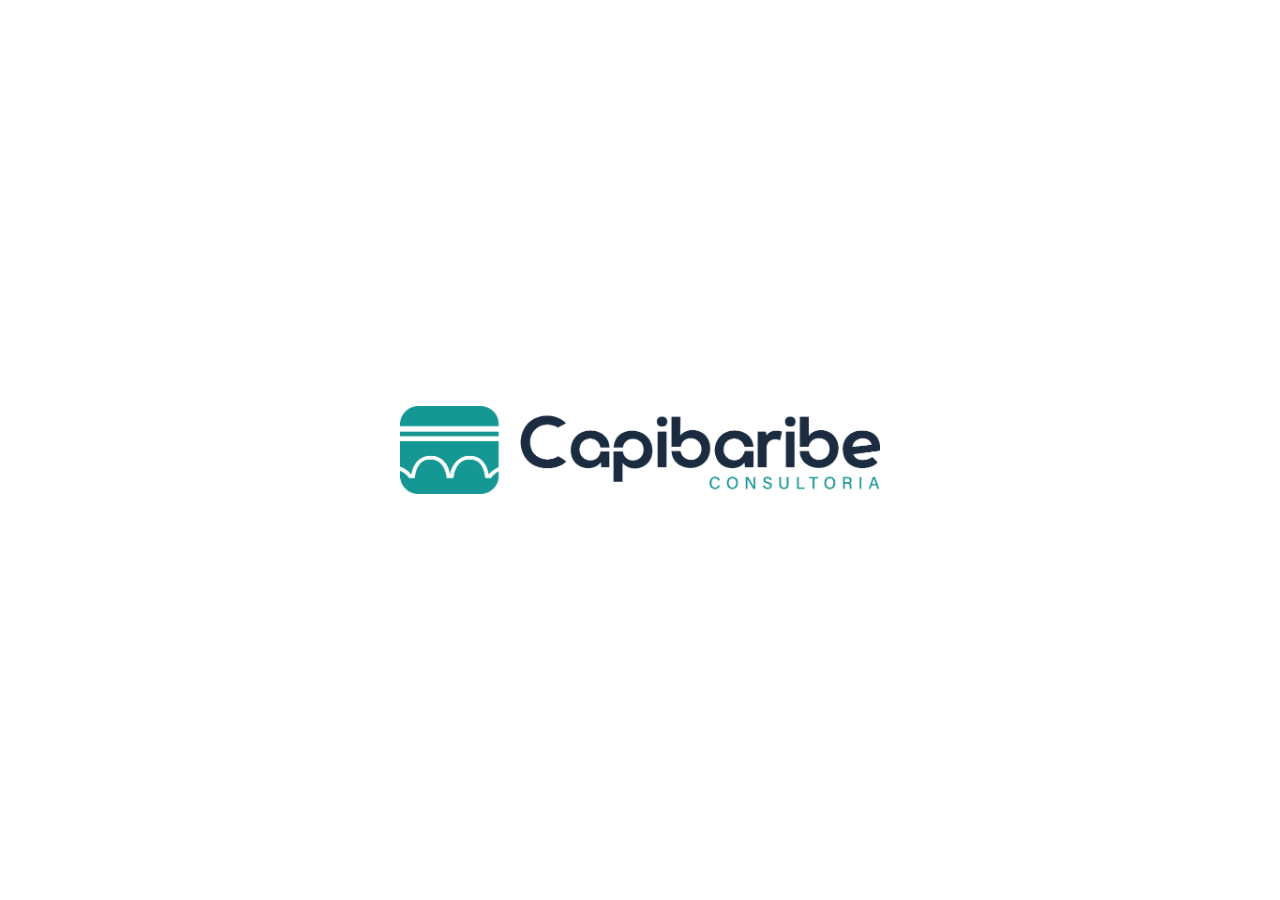
==== test/index.html @ 31763bfd "feat(refinement): Phase 9 - navbar contrast on scroll, official whatsapp icon & phone +55 81 97340-0" ====
<!DOCTYPE html>
<html lang="pt-BR">
<head>
  <meta charset="utf-8" />
  <base href="/" />
  <meta name="viewport" content="width=device-width, initial-scale=1.0, viewport-fit=cover" />
  <meta name="theme-color" content="#1E2D4E" />
  <title>Capibaribe Consultoria</title>
  <meta name="description" content="Capibaribe Consultoria — Assessoria Financeira e Inteligência Tributária." />
  <meta property="og:title" content="Capibaribe Consultoria" />
  <meta property="og:description" content="Capibaribe Consultoria — Assessoria Financeira e Inteligência Tributária." />
  <meta property="og:type" content="website" />
  <meta property="og:url" content="https://www.capibaribeconsultoria.com.br/" />
  
  <!-- Fonts: Plus Jakarta Sans, Inter, JetBrains Mono -->
  <link rel="preconnect" href="https://fonts.googleapis.com" />
  <link rel="preconnect" href="https://fonts.gstatic.com" crossorigin />
  <link href="https://fonts.googleapis.com/css2?family=Inter:wght@300;400;500;600;700;800;900&family=JetBrains+Mono:wght@400;500;600;700&family=Plus+Jakarta+Sans:wght@400;500;600;700;800&display=swap" rel="stylesheet" />
  
  <!-- Production CSS (Local, zero CDN dependency) with cache buster -->
  <link rel="stylesheet" href="/styles.css?v=20260905_phase9" />
</head>
<body>
  <div id="root"></div>

  <script type="importmap">
    {
      "imports": {}
    }
  </script>
  <!-- Standard Plain Script with cache buster -->
  <script src="/bundle.js?v=20260905_phase9"></script>
</body>
</html>
---- styles.css ----
*,:before,:after{--tw-border-spacing-x: 0;--tw-border-spacing-y: 0;--tw-translate-x: 0;--tw-translate-y: 0;--tw-rotate: 0;--tw-skew-x: 0;--tw-skew-y: 0;--tw-scale-x: 1;--tw-scale-y: 1;--tw-pan-x: ;--tw-pan-y: ;--tw-pinch-zoom: ;--tw-scroll-snap-strictness: proximity;--tw-gradient-from-position: ;--tw-gradient-via-position: ;--tw-gradient-to-position: ;--tw-ordinal: ;--tw-slashed-zero: ;--tw-numeric-figure: ;--tw-numeric-spacing: ;--tw-numeric-fraction: ;--tw-ring-inset: ;--tw-ring-offset-width: 0px;--tw-ring-offset-color: #fff;--tw-ring-color: rgb(59 130 246 / .5);--tw-ring-offset-shadow: 0 0 #0000;--tw-ring-shadow: 0 0 #0000;--tw-shadow: 0 0 #0000;--tw-shadow-colored: 0 0 #0000;--tw-blur: ;--tw-brightness: ;--tw-contrast: ;--tw-grayscale: ;--tw-hue-rotate: ;--tw-invert: ;--tw-saturate: ;--tw-sepia: ;--tw-drop-shadow: ;--tw-backdrop-blur: ;--tw-backdrop-brightness: ;--tw-backdrop-contrast: ;--tw-backdrop-grayscale: ;--tw-backdrop-hue-rotate: ;--tw-backdrop-invert: ;--tw-backdrop-opacity: ;--tw-backdrop-saturate: ;--tw-backdrop-sepia: ;--tw-contain-size: ;--tw-contain-layout: ;--tw-contain-paint: ;--tw-contain-style: }::backdrop{--tw-border-spacing-x: 0;--tw-border-spacing-y: 0;--tw-translate-x: 0;--tw-translate-y: 0;--tw-rotate: 0;--tw-skew-x: 0;--tw-skew-y: 0;--tw-scale-x: 1;--tw-scale-y: 1;--tw-pan-x: ;--tw-pan-y: ;--tw-pinch-zoom: ;--tw-scroll-snap-strictness: proximity;--tw-gradient-from-position: ;--tw-gradient-via-position: ;--tw-gradient-to-position: ;--tw-ordinal: ;--tw-slashed-zero: ;--tw-numeric-figure: ;--tw-numeric-spacing: ;--tw-numeric-fraction: ;--tw-ring-inset: ;--tw-ring-offset-width: 0px;--tw-ring-offset-color: #fff;--tw-ring-color: rgb(59 130 246 / .5);--tw-ring-offset-shadow: 0 0 #0000;--tw-ring-shadow: 0 0 #0000;--tw-shadow: 0 0 #0000;--tw-shadow-colored: 0 0 #0000;--tw-blur: ;--tw-brightness: ;--tw-contrast: ;--tw-grayscale: ;--tw-hue-rotate: ;--tw-invert: ;--tw-saturate: ;--tw-sepia: ;--tw-drop-shadow: ;--tw-backdrop-blur: ;--tw-backdrop-brightness: ;--tw-backdrop-contrast: ;--tw-backdrop-grayscale: ;--tw-backdrop-hue-rotate: ;--tw-backdrop-invert: ;--tw-backdrop-opacity: ;--tw-backdrop-saturate: ;--tw-backdrop-sepia: ;--tw-contain-size: ;--tw-contain-layout: ;--tw-contain-paint: ;--tw-contain-style: }*,:before,:after{box-sizing:border-box;border-width:0;border-style:solid;border-color:#e5e7eb}:before,:after{--tw-content: ""}html,:host{line-height:1.5;-webkit-text-size-adjust:100%;-moz-tab-size:4;-o-tab-size:4;tab-size:4;font-family:ui-sans-serif,system-ui,sans-serif,"Apple Color Emoji","Segoe UI Emoji",Segoe UI Symbol,"Noto Color Emoji";font-feature-settings:normal;font-variation-settings:normal;-webkit-tap-highlight-color:transparent}body{margin:0;line-height:inherit}hr{height:0;color:inherit;border-top-width:1px}abbr:where([title]){-webkit-text-decoration:underline dotted;text-decoration:underline dotted}h1,h2,h3,h4,h5,h6{font-size:inherit;font-weight:inherit}a{color:inherit;text-decoration:inherit}b,strong{font-weight:bolder}code,kbd,samp,pre{font-family:JetBrains Mono,ui-monospace,SFMono-Regular,Menlo,Monaco,Consolas,monospace;font-feature-settings:normal;font-variation-settings:normal;font-size:1em}small{font-size:80%}sub,sup{font-size:75%;line-height:0;position:relative;vertical-align:baseline}sub{bottom:-.25em}sup{top:-.5em}table{text-indent:0;border-color:inherit;border-collapse:collapse}button,input,optgroup,select,textarea{font-family:inherit;font-feature-settings:inherit;font-variation-settings:inherit;font-size:100%;font-weight:inherit;line-height:inherit;letter-spacing:inherit;color:inherit;margin:0;padding:0}button,select{text-transform:none}button,input:where([type=button]),input:where([type=reset]),input:where([type=submit]){-webkit-appearance:button;background-color:transparent;background-image:none}:-moz-focusring{outline:auto}:-moz-ui-invalid{box-shadow:none}progress{vertical-align:baseline}::-webkit-inner-spin-button,::-webkit-outer-spin-button{height:auto}[type=search]{-webkit-appearance:textfield;outline-offset:-2px}::-webkit-search-decoration{-webkit-appearance:none}::-webkit-file-upload-button{-webkit-appearance:button;font:inherit}summary{display:list-item}blockquote,dl,dd,h1,h2,h3,h4,h5,h6,hr,figure,p,pre{margin:0}fieldset{margin:0;padding:0}legend{padding:0}ol,ul,menu{list-style:none;margin:0;padding:0}dialog{padding:0}textarea{resize:vertical}input::-moz-placeholder,textarea::-moz-placeholder{opacity:1;color:#9ca3af}input::placeholder,textarea::placeholder{opacity:1;color:#9ca3af}button,[role=button]{cursor:pointer}:disabled{cursor:default}img,svg,video,canvas,audio,iframe,embed,object{display:block;vertical-align:middle}img,video{max-width:100%;height:auto}[hidden]:where(:not([hidden=until-found])){display:none}:root{--background: 210 40% 98%;--foreground: 222 44% 21%;--card: 0 0% 100%;--card-foreground: 222 44% 21%;--popover: 0 0% 100%;--popover-foreground: 222 44% 21%;--primary: 222 44% 21%;--primary-foreground: 0 0% 100%;--secondary: 210 40% 94%;--secondary-foreground: 222 44% 21%;--muted: 210 40% 94%;--muted-foreground: 215 16% 47%;--accent: 172 63% 45%;--accent-foreground: 222 44% 21%;--destructive: 0 84% 60%;--destructive-foreground: 0 0% 98%;--border: 210 30% 90%;--input: 210 30% 90%;--ring: 172 63% 45%;--chart-1: 172 63% 45%;--chart-2: 222 44% 21%;--chart-3: 197 37% 40%;--chart-4: 43 74% 66%;--chart-5: 27 87% 67%;--radius: .75rem;--font-heading: "Inter", ui-sans-serif, system-ui, sans-serif;--font-body: "Inter", ui-sans-serif, system-ui, sans-serif;--font-display: "Inter", ui-sans-serif, system-ui, sans-serif;--font-mono: "JetBrains Mono", ui-monospace, SFMono-Regular, Menlo, Monaco, Consolas, monospace;--brand-navy: #1E2D4E;--brand-teal: #159793;--brand-surface: #F0FAFA;--brand-slate: #64748B;--brand-ink: #0F1A2E;--chart-grid: 210 30% 90%;--chart-text: 215 16% 47%}.dark{--background: 222 47% 7%;--foreground: 210 40% 98%;--card: 222 44% 13%;--card-foreground: 210 40% 98%;--popover: 222 44% 13%;--popover-foreground: 210 40% 98%;--primary: 172 63% 45%;--primary-foreground: 222 47% 7%;--secondary: 222 44% 18%;--secondary-foreground: 210 40% 98%;--muted: 222 44% 18%;--muted-foreground: 215 20% 65%;--accent: 172 63% 45%;--accent-foreground: 222 47% 7%;--destructive: 0 63% 50%;--destructive-foreground: 210 40% 98%;--border: 222 30% 22%;--input: 222 30% 22%;--ring: 172 63% 45%;--chart-grid: 217 33% 17%;--chart-text: 215 20% 65%}*{border-color:hsl(var(--border));outline-color:hsl(var(--ring) / .5)}body{background-color:hsl(var(--background));font-family:Inter,ui-sans-serif,system-ui,sans-serif;color:hsl(var(--foreground));-webkit-font-smoothing:antialiased;-moz-osx-font-smoothing:grayscale;font-feature-settings:"ss01","cv01","cv11"}h1,h2,h3,h4,h5,h6{font-family:Inter,ui-sans-serif,system-ui,sans-serif;letter-spacing:-.02em}.container{width:100%}@media(min-width:640px){.container{max-width:640px}}@media(min-width:768px){.container{max-width:768px}}@media(min-width:1024px){.container{max-width:1024px}}@media(min-width:1280px){.container{max-width:1280px}}@media(min-width:1536px){.container{max-width:1536px}}.service-card-glow{position:relative}.service-card-glow:before{content:"";position:absolute;top:0;right:0;bottom:0;left:0;border-radius:inherit;padding:1px;background:linear-gradient(135deg,transparent 40%,rgba(42,187,167,.6),transparent 60%);-webkit-mask:linear-gradient(#fff 0 0) content-box,linear-gradient(#fff 0 0);-webkit-mask-composite:xor;mask-composite:exclude;opacity:0;transition:opacity .4s ease}.service-card-glow:hover:before{opacity:1}.sr-only{position:absolute;width:1px;height:1px;padding:0;margin:-1px;overflow:hidden;clip:rect(0,0,0,0);white-space:nowrap;border-width:0}.pointer-events-none{pointer-events:none}.pointer-events-auto{pointer-events:auto}.visible{visibility:visible}.invisible{visibility:hidden}.static{position:static}.fixed{position:fixed}.absolute{position:absolute}.relative{position:relative}.sticky{position:sticky}.inset-0{top:0;right:0;bottom:0;left:0}.inset-x-0{left:0;right:0}.inset-y-0{top:0;bottom:0}.-bottom-12{bottom:-3rem}.-bottom-6{bottom:-1.5rem}.-left-12{left:-3rem}.-right-12{right:-3rem}.-right-4{right:-1rem}.-top-12{top:-3rem}.bottom-0{bottom:0}.bottom-4{bottom:1rem}.bottom-5{bottom:1.25rem}.left-0{left:0}.left-1{left:.25rem}.left-1\/2{left:50%}.left-2{left:.5rem}.left-3{left:.75rem}.left-4{left:1rem}.left-\[50\%\]{left:50%}.right-0{right:0}.right-1{right:.25rem}.right-2{right:.5rem}.right-3{right:.75rem}.right-4{right:1rem}.top-0{top:0}.top-1\.5{top:.375rem}.top-1\/2{top:50%}.top-16{top:4rem}.top-2{top:.5rem}.top-3{top:.75rem}.top-3\.5{top:.875rem}.top-4{top:1rem}.top-\[1px\]{top:1px}.top-\[50\%\]{top:50%}.top-\[60\%\]{top:60%}.top-full{top:100%}.z-10{z-index:10}.z-20{z-index:20}.z-40{z-index:40}.z-50{z-index:50}.z-\[100\]{z-index:100}.z-\[1\]{z-index:1}.order-1{order:1}.order-2{order:2}.-mx-1{margin-left:-.25rem;margin-right:-.25rem}.mx-2{margin-left:.5rem;margin-right:.5rem}.mx-3\.5{margin-left:.875rem;margin-right:.875rem}.mx-auto{margin-left:auto;margin-right:auto}.my-0\.5{margin-top:.125rem;margin-bottom:.125rem}.my-1{margin-top:.25rem;margin-bottom:.25rem}.-ml-4{margin-left:-1rem}.-mr-2{margin-right:-.5rem}.-mt-4{margin-top:-1rem}.-mt-7{margin-top:-1.75rem}.mb-1{margin-bottom:.25rem}.mb-1\.5{margin-bottom:.375rem}.mb-10{margin-bottom:2.5rem}.mb-12{margin-bottom:3rem}.mb-2{margin-bottom:.5rem}.mb-2\.5{margin-bottom:.625rem}.mb-3{margin-bottom:.75rem}.mb-4{margin-bottom:1rem}.mb-5{margin-bottom:1.25rem}.mb-6{margin-bottom:1.5rem}.mb-8{margin-bottom:2rem}.ml-1{margin-left:.25rem}.ml-auto{margin-left:auto}.mr-1{margin-right:.25rem}.mr-1\.5{margin-right:.375rem}.mr-2{margin-right:.5rem}.mt-0\.5{margin-top:.125rem}.mt-1{margin-top:.25rem}.mt-1\.5{margin-top:.375rem}.mt-10{margin-top:2.5rem}.mt-12{margin-top:3rem}.mt-14{margin-top:3.5rem}.mt-2{margin-top:.5rem}.mt-24{margin-top:6rem}.mt-3{margin-top:.75rem}.mt-4{margin-top:1rem}.mt-5{margin-top:1.25rem}.mt-6{margin-top:1.5rem}.mt-8{margin-top:2rem}.mt-auto{margin-top:auto}.line-clamp-2{overflow:hidden;display:-webkit-box;-webkit-box-orient:vertical;-webkit-line-clamp:2}.line-clamp-3{overflow:hidden;display:-webkit-box;-webkit-box-orient:vertical;-webkit-line-clamp:3}.block{display:block}.inline-block{display:inline-block}.inline{display:inline}.flex{display:flex}.inline-flex{display:inline-flex}.table{display:table}.grid{display:grid}.hidden{display:none}.aspect-square{aspect-ratio:1 / 1}.aspect-video{aspect-ratio:16 / 9}.size-4{width:1rem;height:1rem}.h-0\.5{height:.125rem}.h-1\.5{height:.375rem}.h-10{height:2.5rem}.h-11{height:2.75rem}.h-12{height:3rem}.h-14{height:3.5rem}.h-16{height:4rem}.h-2{height:.5rem}.h-2\.5{height:.625rem}.h-24{height:6rem}.h-28{height:7rem}.h-3{height:.75rem}.h-3\.5{height:.875rem}.h-4{height:1rem}.h-48{height:12rem}.h-5{height:1.25rem}.h-6{height:1.5rem}.h-64{height:16rem}.h-7{height:1.75rem}.h-8{height:2rem}.h-9{height:2.25rem}.h-\[1px\]{height:1px}.h-\[300px\]{height:300px}.h-\[340px\]{height:340px}.h-\[380px\]{height:380px}.h-\[40px\]{height:40px}.h-\[var\(--radix-navigation-menu-viewport-height\)\]{height:var(--radix-navigation-menu-viewport-height)}.h-\[var\(--radix-select-trigger-height\)\]{height:var(--radix-select-trigger-height)}.h-auto{height:auto}.h-full{height:100%}.h-px{height:1px}.h-svh{height:100svh}.max-h-96{max-height:24rem}.max-h-\[300px\]{max-height:300px}.max-h-\[90vh\]{max-height:90vh}.max-h-screen{max-height:100vh}.min-h-0{min-height:0px}.min-h-\[100svh\]{min-height:100svh}.min-h-\[140px\]{min-height:140px}.min-h-\[220px\]{min-height:220px}.min-h-\[60px\]{min-height:60px}.min-h-screen{min-height:100vh}.min-h-svh{min-height:100svh}.w-0{width:0px}.w-1{width:.25rem}.w-10{width:2.5rem}.w-11{width:2.75rem}.w-12{width:3rem}.w-14{width:3.5rem}.w-16{width:4rem}.w-2{width:.5rem}.w-2\.5{width:.625rem}.w-28{width:7rem}.w-3{width:.75rem}.w-3\.5{width:.875rem}.w-3\/4{width:75%}.w-4{width:1rem}.w-5{width:1.25rem}.w-6{width:1.5rem}.w-64{width:16rem}.w-7{width:1.75rem}.w-72{width:18rem}.w-8{width:2rem}.w-9{width:2.25rem}.w-\[--sidebar-width\]{width:var(--sidebar-width)}.w-\[100px\]{width:100px}.w-\[1px\]{width:1px}.w-auto{width:auto}.w-full{width:100%}.w-max{width:-moz-max-content;width:max-content}.w-px{width:1px}.min-w-0{min-width:0px}.min-w-10{min-width:2.5rem}.min-w-5{min-width:1.25rem}.min-w-8{min-width:2rem}.min-w-9{min-width:2.25rem}.min-w-\[12rem\]{min-width:12rem}.min-w-\[1800px\]{min-width:1800px}.min-w-\[2400px\]{min-width:2400px}.min-w-\[56px\]{min-width:56px}.min-w-\[8rem\]{min-width:8rem}.min-w-\[var\(--radix-select-trigger-width\)\]{min-width:var(--radix-select-trigger-width)}.max-w-2xl{max-width:42rem}.max-w-3xl{max-width:48rem}.max-w-4xl{max-width:56rem}.max-w-5xl{max-width:64rem}.max-w-7xl{max-width:80rem}.max-w-\[--skeleton-width\]{max-width:var(--skeleton-width)}.max-w-\[120px\]{max-width:120px}.max-w-\[150px\]{max-width:150px}.max-w-\[180px\]{max-width:180px}.max-w-\[200px\]{max-width:200px}.max-w-\[210px\]{max-width:210px}.max-w-\[50\%\]{max-width:50%}.max-w-lg{max-width:32rem}.max-w-max{max-width:-moz-max-content;max-width:max-content}.max-w-md{max-width:28rem}.max-w-none{max-width:none}.max-w-sm{max-width:24rem}.max-w-xl{max-width:36rem}.max-w-xs{max-width:20rem}.flex-1{flex:1 1 0%}.flex-shrink-0,.shrink-0{flex-shrink:0}.grow{flex-grow:1}.grow-0{flex-grow:0}.basis-full{flex-basis:100%}.caption-bottom{caption-side:bottom}.border-collapse{border-collapse:collapse}.-translate-x-1\/2{--tw-translate-x: -50%;transform:translate(var(--tw-translate-x),var(--tw-translate-y)) rotate(var(--tw-rotate)) skew(var(--tw-skew-x)) skewY(var(--tw-skew-y)) scaleX(var(--tw-scale-x)) scaleY(var(--tw-scale-y))}.-translate-x-px{--tw-translate-x: -1px;transform:translate(var(--tw-translate-x),var(--tw-translate-y)) rotate(var(--tw-rotate)) skew(var(--tw-skew-x)) skewY(var(--tw-skew-y)) scaleX(var(--tw-scale-x)) scaleY(var(--tw-scale-y))}.-translate-y-1\/2{--tw-translate-y: -50%;transform:translate(var(--tw-translate-x),var(--tw-translate-y)) rotate(var(--tw-rotate)) skew(var(--tw-skew-x)) skewY(var(--tw-skew-y)) scaleX(var(--tw-scale-x)) scaleY(var(--tw-scale-y))}.translate-x-\[-50\%\]{--tw-translate-x: -50%;transform:translate(var(--tw-translate-x),var(--tw-translate-y)) rotate(var(--tw-rotate)) skew(var(--tw-skew-x)) skewY(var(--tw-skew-y)) scaleX(var(--tw-scale-x)) scaleY(var(--tw-scale-y))}.translate-x-px{--tw-translate-x: 1px;transform:translate(var(--tw-translate-x),var(--tw-translate-y)) rotate(var(--tw-rotate)) skew(var(--tw-skew-x)) skewY(var(--tw-skew-y)) scaleX(var(--tw-scale-x)) scaleY(var(--tw-scale-y))}.translate-y-\[-50\%\]{--tw-translate-y: -50%;transform:translate(var(--tw-translate-x),var(--tw-translate-y)) rotate(var(--tw-rotate)) skew(var(--tw-skew-x)) skewY(var(--tw-skew-y)) scaleX(var(--tw-scale-x)) scaleY(var(--tw-scale-y))}.rotate-180{--tw-rotate: 180deg;transform:translate(var(--tw-translate-x),var(--tw-translate-y)) rotate(var(--tw-rotate)) skew(var(--tw-skew-x)) skewY(var(--tw-skew-y)) scaleX(var(--tw-scale-x)) scaleY(var(--tw-scale-y))}.rotate-45{--tw-rotate: 45deg;transform:translate(var(--tw-translate-x),var(--tw-translate-y)) rotate(var(--tw-rotate)) skew(var(--tw-skew-x)) skewY(var(--tw-skew-y)) scaleX(var(--tw-scale-x)) scaleY(var(--tw-scale-y))}.rotate-90{--tw-rotate: 90deg;transform:translate(var(--tw-translate-x),var(--tw-translate-y)) rotate(var(--tw-rotate)) skew(var(--tw-skew-x)) skewY(var(--tw-skew-y)) scaleX(var(--tw-scale-x)) scaleY(var(--tw-scale-y))}.scale-110{--tw-scale-x: 1.1;--tw-scale-y: 1.1;transform:translate(var(--tw-translate-x),var(--tw-translate-y)) rotate(var(--tw-rotate)) skew(var(--tw-skew-x)) skewY(var(--tw-skew-y)) scaleX(var(--tw-scale-x)) scaleY(var(--tw-scale-y))}.transform{transform:translate(var(--tw-translate-x),var(--tw-translate-y)) rotate(var(--tw-rotate)) skew(var(--tw-skew-x)) skewY(var(--tw-skew-y)) scaleX(var(--tw-scale-x)) scaleY(var(--tw-scale-y))}@keyframes ping{75%,to{transform:scale(2);opacity:0}}.animate-ping{animation:ping 1s cubic-bezier(0,0,.2,1) infinite}@keyframes pulse{50%{opacity:.5}}.animate-pulse{animation:pulse 2s cubic-bezier(.4,0,.6,1) infinite}@keyframes spin{to{transform:rotate(360deg)}}.animate-spin{animation:spin 1s linear infinite}.cursor-default{cursor:default}.cursor-pointer{cursor:pointer}.touch-none{touch-action:none}.select-none{-webkit-user-select:none;-moz-user-select:none;user-select:none}.resize-none{resize:none}.resize{resize:both}.list-inside{list-style-position:inside}.list-disc{list-style-type:disc}.list-none{list-style-type:none}.auto-rows-\[minmax\(180px\,auto\)\]{grid-auto-rows:minmax(180px,auto)}.grid-cols-1{grid-template-columns:repeat(1,minmax(0,1fr))}.grid-cols-2{grid-template-columns:repeat(2,minmax(0,1fr))}.flex-row{flex-direction:row}.flex-col{flex-direction:column}.flex-col-reverse{flex-direction:column-reverse}.flex-wrap{flex-wrap:wrap}.items-start{align-items:flex-start}.items-end{align-items:flex-end}.items-center{align-items:center}.items-baseline{align-items:baseline}.items-stretch{align-items:stretch}.justify-end{justify-content:flex-end}.justify-center{justify-content:center}.justify-between{justify-content:space-between}.justify-around{justify-content:space-around}.gap-0\.5{gap:.125rem}.gap-1{gap:.25rem}.gap-1\.5{gap:.375rem}.gap-10{gap:2.5rem}.gap-2{gap:.5rem}.gap-3{gap:.75rem}.gap-4{gap:1rem}.gap-5{gap:1.25rem}.gap-6{gap:1.5rem}.gap-8{gap:2rem}.-space-x-1\.5>:not([hidden])~:not([hidden]){--tw-space-x-reverse: 0;margin-right:calc(-.375rem * var(--tw-space-x-reverse));margin-left:calc(-.375rem * calc(1 - var(--tw-space-x-reverse)))}.space-x-1>:not([hidden])~:not([hidden]){--tw-space-x-reverse: 0;margin-right:calc(.25rem * var(--tw-space-x-reverse));margin-left:calc(.25rem * calc(1 - var(--tw-space-x-reverse)))}.space-x-3>:not([hidden])~:not([hidden]){--tw-space-x-reverse: 0;margin-right:calc(.75rem * var(--tw-space-x-reverse));margin-left:calc(.75rem * calc(1 - var(--tw-space-x-reverse)))}.space-x-4>:not([hidden])~:not([hidden]){--tw-space-x-reverse: 0;margin-right:calc(1rem * var(--tw-space-x-reverse));margin-left:calc(1rem * calc(1 - var(--tw-space-x-reverse)))}.space-y-1>:not([hidden])~:not([hidden]){--tw-space-y-reverse: 0;margin-top:calc(.25rem * calc(1 - var(--tw-space-y-reverse)));margin-bottom:calc(.25rem * var(--tw-space-y-reverse))}.space-y-1\.5>:not([hidden])~:not([hidden]){--tw-space-y-reverse: 0;margin-top:calc(.375rem * calc(1 - var(--tw-space-y-reverse)));margin-bottom:calc(.375rem * var(--tw-space-y-reverse))}.space-y-2>:not([hidden])~:not([hidden]){--tw-space-y-reverse: 0;margin-top:calc(.5rem * calc(1 - var(--tw-space-y-reverse)));margin-bottom:calc(.5rem * var(--tw-space-y-reverse))}.space-y-3>:not([hidden])~:not([hidden]){--tw-space-y-reverse: 0;margin-top:calc(.75rem * calc(1 - var(--tw-space-y-reverse)));margin-bottom:calc(.75rem * var(--tw-space-y-reverse))}.space-y-4>:not([hidden])~:not([hidden]){--tw-space-y-reverse: 0;margin-top:calc(1rem * calc(1 - var(--tw-space-y-reverse)));margin-bottom:calc(1rem * var(--tw-space-y-reverse))}.space-y-5>:not([hidden])~:not([hidden]){--tw-space-y-reverse: 0;margin-top:calc(1.25rem * calc(1 - var(--tw-space-y-reverse)));margin-bottom:calc(1.25rem * var(--tw-space-y-reverse))}.space-y-6>:not([hidden])~:not([hidden]){--tw-space-y-reverse: 0;margin-top:calc(1.5rem * calc(1 - var(--tw-space-y-reverse)));margin-bottom:calc(1.5rem * var(--tw-space-y-reverse))}.self-start{align-self:flex-start}.overflow-auto{overflow:auto}.overflow-hidden{overflow:hidden}.overflow-x-auto{overflow-x:auto}.overflow-y-auto{overflow-y:auto}.overflow-x-hidden{overflow-x:hidden}.truncate{overflow:hidden;text-overflow:ellipsis;white-space:nowrap}.whitespace-nowrap{white-space:nowrap}.break-words{overflow-wrap:break-word}.break-all{word-break:break-all}.rounded{border-radius:.25rem}.rounded-2xl{border-radius:1rem}.rounded-3xl{border-radius:1.5rem}.rounded-\[2px\]{border-radius:2px}.rounded-\[inherit\]{border-radius:inherit}.rounded-full{border-radius:9999px}.rounded-lg{border-radius:var(--radius)}.rounded-md{border-radius:calc(var(--radius) - 2px)}.rounded-sm{border-radius:calc(var(--radius) - 4px)}.rounded-xl{border-radius:calc(var(--radius) + 4px)}.rounded-b-3xl{border-bottom-right-radius:1.5rem;border-bottom-left-radius:1.5rem}.rounded-t-\[10px\]{border-top-left-radius:10px;border-top-right-radius:10px}.rounded-tl-sm{border-top-left-radius:calc(var(--radius) - 4px)}.border{border-width:1px}.border-2{border-width:2px}.border-4{border-width:4px}.border-\[1\.5px\]{border-width:1.5px}.border-y{border-top-width:1px;border-bottom-width:1px}.border-b{border-bottom-width:1px}.border-b-2{border-bottom-width:2px}.border-l{border-left-width:1px}.border-r{border-right-width:1px}.border-t{border-top-width:1px}.border-t-2{border-top-width:2px}.border-dashed{border-style:dashed}.border-\[--color-border\]{border-color:var(--color-border)}.border-border{border-color:hsl(var(--border))}.border-border\/50{border-color:hsl(var(--border) / .5)}.border-brand-ink{--tw-border-opacity: 1;border-color:rgb(15 26 46 / var(--tw-border-opacity, 1))}.border-brand-navy{--tw-border-opacity: 1;border-color:rgb(30 45 78 / var(--tw-border-opacity, 1))}.border-brand-slate\/10{border-color:#64748b1a}.border-brand-slate\/15{border-color:#64748b26}.border-brand-teal{--tw-border-opacity: 1;border-color:rgb(21 151 147 / var(--tw-border-opacity, 1))}.border-brand-teal-light{--tw-border-opacity: 1;border-color:rgb(29 184 178 / var(--tw-border-opacity, 1))}.border-brand-teal\/25{border-color:#15979340}.border-brand-teal\/30{border-color:#1597934d}.border-brand-teal\/40{border-color:#15979366}.border-brand-teal\/50{border-color:#15979380}.border-destructive{border-color:hsl(var(--destructive))}.border-destructive\/50{border-color:hsl(var(--destructive) / .5)}.border-input{border-color:hsl(var(--input))}.border-primary{border-color:hsl(var(--primary))}.border-primary\/50{border-color:hsl(var(--primary) / .5)}.border-sidebar-border{border-color:hsl(var(--sidebar-border))}.border-slate-100{--tw-border-opacity: 1;border-color:rgb(241 245 249 / var(--tw-border-opacity, 1))}.border-slate-200{--tw-border-opacity: 1;border-color:rgb(226 232 240 / var(--tw-border-opacity, 1))}.border-transparent{border-color:transparent}.border-white{--tw-border-opacity: 1;border-color:rgb(255 255 255 / var(--tw-border-opacity, 1))}.border-white\/10{border-color:#ffffff1a}.border-white\/15{border-color:#ffffff26}.border-white\/20{border-color:#fff3}.border-l-transparent{border-left-color:transparent}.border-t-slate-800{--tw-border-opacity: 1;border-top-color:rgb(30 41 59 / var(--tw-border-opacity, 1))}.border-t-transparent{border-top-color:transparent}.bg-\[--color-bg\]{background-color:var(--color-bg)}.bg-accent{background-color:hsl(var(--accent))}.bg-amber-100{--tw-bg-opacity: 1;background-color:rgb(254 243 199 / var(--tw-bg-opacity, 1))}.bg-background{background-color:hsl(var(--background))}.bg-black\/80{background-color:#000c}.bg-blue-100{--tw-bg-opacity: 1;background-color:rgb(219 234 254 / var(--tw-bg-opacity, 1))}.bg-border{background-color:hsl(var(--border))}.bg-brand-ink{--tw-bg-opacity: 1;background-color:rgb(15 26 46 / var(--tw-bg-opacity, 1))}.bg-brand-ink\/0{background-color:#0f1a2e00}.bg-brand-ink\/50{background-color:#0f1a2e80}.bg-brand-ink\/70{background-color:#0f1a2eb3}.bg-brand-navy{--tw-bg-opacity: 1;background-color:rgb(30 45 78 / var(--tw-bg-opacity, 1))}.bg-brand-navy\/5{background-color:#1e2d4e0d}.bg-brand-navy\/\[0\.04\]{background-color:#1e2d4e0a}.bg-brand-slate\/10{background-color:#64748b1a}.bg-brand-surface{--tw-bg-opacity: 1;background-color:rgb(240 250 250 / var(--tw-bg-opacity, 1))}.bg-brand-teal{--tw-bg-opacity: 1;background-color:rgb(21 151 147 / var(--tw-bg-opacity, 1))}.bg-brand-teal\/10{background-color:#1597931a}.bg-brand-teal\/15{background-color:#15979326}.bg-brand-teal\/20{background-color:#15979333}.bg-brand-teal\/40{background-color:#15979366}.bg-brand-teal\/60{background-color:#15979399}.bg-card{background-color:hsl(var(--card))}.bg-destructive{background-color:hsl(var(--destructive))}.bg-destructive\/10{background-color:hsl(var(--destructive) / .1)}.bg-foreground{background-color:hsl(var(--foreground))}.bg-muted{background-color:hsl(var(--muted))}.bg-muted\/50{background-color:hsl(var(--muted) / .5)}.bg-orange-100{--tw-bg-opacity: 1;background-color:rgb(255 237 213 / var(--tw-bg-opacity, 1))}.bg-orange-400{--tw-bg-opacity: 1;background-color:rgb(251 146 60 / var(--tw-bg-opacity, 1))}.bg-popover{background-color:hsl(var(--popover))}.bg-primary{background-color:hsl(var(--primary))}.bg-primary\/10{background-color:hsl(var(--primary) / .1)}.bg-primary\/20{background-color:hsl(var(--primary) / .2)}.bg-red-100{--tw-bg-opacity: 1;background-color:rgb(254 226 226 / var(--tw-bg-opacity, 1))}.bg-secondary{background-color:hsl(var(--secondary))}.bg-sidebar{background-color:hsl(var(--sidebar-background))}.bg-sidebar-border{background-color:hsl(var(--sidebar-border))}.bg-slate-100{--tw-bg-opacity: 1;background-color:rgb(241 245 249 / var(--tw-bg-opacity, 1))}.bg-slate-200{--tw-bg-opacity: 1;background-color:rgb(226 232 240 / var(--tw-bg-opacity, 1))}.bg-slate-50{--tw-bg-opacity: 1;background-color:rgb(248 250 252 / var(--tw-bg-opacity, 1))}.bg-transparent{background-color:transparent}.bg-white{--tw-bg-opacity: 1;background-color:rgb(255 255 255 / var(--tw-bg-opacity, 1))}.bg-white\/10{background-color:#ffffff1a}.bg-white\/15{background-color:#ffffff26}.bg-white\/5{background-color:#ffffff0d}.bg-gradient-to-b{background-image:linear-gradient(to bottom,var(--tw-gradient-stops))}.bg-gradient-to-br{background-image:linear-gradient(to bottom right,var(--tw-gradient-stops))}.bg-gradient-to-l{background-image:linear-gradient(to left,var(--tw-gradient-stops))}.bg-gradient-to-r{background-image:linear-gradient(to right,var(--tw-gradient-stops))}.bg-gradient-to-t{background-image:linear-gradient(to top,var(--tw-gradient-stops))}.from-brand-ink{--tw-gradient-from: #0F1A2E var(--tw-gradient-from-position);--tw-gradient-to: rgb(15 26 46 / 0) var(--tw-gradient-to-position);--tw-gradient-stops: var(--tw-gradient-from), var(--tw-gradient-to)}.from-brand-ink\/40{--tw-gradient-from: rgb(15 26 46 / .4) var(--tw-gradient-from-position);--tw-gradient-to: rgb(15 26 46 / 0) var(--tw-gradient-to-position);--tw-gradient-stops: var(--tw-gradient-from), var(--tw-gradient-to)}.from-brand-ink\/50{--tw-gradient-from: rgb(15 26 46 / .5) var(--tw-gradient-from-position);--tw-gradient-to: rgb(15 26 46 / 0) var(--tw-gradient-to-position);--tw-gradient-stops: var(--tw-gradient-from), var(--tw-gradient-to)}.from-brand-ink\/70{--tw-gradient-from: rgb(15 26 46 / .7) var(--tw-gradient-from-position);--tw-gradient-to: rgb(15 26 46 / 0) var(--tw-gradient-to-position);--tw-gradient-stops: var(--tw-gradient-from), var(--tw-gradient-to)}.from-brand-ink\/85{--tw-gradient-from: rgb(15 26 46 / .85) var(--tw-gradient-from-position);--tw-gradient-to: rgb(15 26 46 / 0) var(--tw-gradient-to-position);--tw-gradient-stops: var(--tw-gradient-from), var(--tw-gradient-to)}.from-brand-navy{--tw-gradient-from: #1E2D4E var(--tw-gradient-from-position);--tw-gradient-to: rgb(30 45 78 / 0) var(--tw-gradient-to-position);--tw-gradient-stops: var(--tw-gradient-from), var(--tw-gradient-to)}.from-brand-teal{--tw-gradient-from: #159793 var(--tw-gradient-from-position);--tw-gradient-to: rgb(21 151 147 / 0) var(--tw-gradient-to-position);--tw-gradient-stops: var(--tw-gradient-from), var(--tw-gradient-to)}.from-white{--tw-gradient-from: #fff var(--tw-gradient-from-position);--tw-gradient-to: rgb(255 255 255 / 0) var(--tw-gradient-to-position);--tw-gradient-stops: var(--tw-gradient-from), var(--tw-gradient-to)}.via-brand-ink{--tw-gradient-to: rgb(15 26 46 / 0) var(--tw-gradient-to-position);--tw-gradient-stops: var(--tw-gradient-from), #0F1A2E var(--tw-gradient-via-position), var(--tw-gradient-to)}.via-brand-ink\/55{--tw-gradient-to: rgb(15 26 46 / 0) var(--tw-gradient-to-position);--tw-gradient-stops: var(--tw-gradient-from), rgb(15 26 46 / .55) var(--tw-gradient-via-position), var(--tw-gradient-to)}.via-brand-ink\/85{--tw-gradient-to: rgb(15 26 46 / 0) var(--tw-gradient-to-position);--tw-gradient-stops: var(--tw-gradient-from), rgb(15 26 46 / .85) var(--tw-gradient-via-position), var(--tw-gradient-to)}.to-brand-ink{--tw-gradient-to: #0F1A2E var(--tw-gradient-to-position)}.to-brand-ink\/30{--tw-gradient-to: rgb(15 26 46 / .3) var(--tw-gradient-to-position)}.to-brand-ink\/60{--tw-gradient-to: rgb(15 26 46 / .6) var(--tw-gradient-to-position)}.to-brand-teal-dark{--tw-gradient-to: #107870 var(--tw-gradient-to-position)}.to-brand-teal-light{--tw-gradient-to: #1DB8B2 var(--tw-gradient-to-position)}.to-slate-50{--tw-gradient-to: #f8fafc var(--tw-gradient-to-position)}.to-transparent{--tw-gradient-to: transparent var(--tw-gradient-to-position)}.fill-current{fill:currentColor}.fill-primary{fill:hsl(var(--primary))}.fill-yellow-400{fill:#facc15}.object-contain{-o-object-fit:contain;object-fit:contain}.object-cover{-o-object-fit:cover;object-fit:cover}.p-0{padding:0}.p-1{padding:.25rem}.p-1\.5{padding:.375rem}.p-10{padding:2.5rem}.p-2{padding:.5rem}.p-3{padding:.75rem}.p-4{padding:1rem}.p-5{padding:1.25rem}.p-6{padding:1.5rem}.p-8{padding:2rem}.p-\[1px\]{padding:1px}.px-1{padding-left:.25rem;padding-right:.25rem}.px-1\.5{padding-left:.375rem;padding-right:.375rem}.px-2{padding-left:.5rem;padding-right:.5rem}.px-2\.5{padding-left:.625rem;padding-right:.625rem}.px-3{padding-left:.75rem;padding-right:.75rem}.px-3\.5{padding-left:.875rem;padding-right:.875rem}.px-4{padding-left:1rem;padding-right:1rem}.px-5{padding-left:1.25rem;padding-right:1.25rem}.px-6{padding-left:1.5rem;padding-right:1.5rem}.px-8{padding-left:2rem;padding-right:2rem}.py-0\.5{padding-top:.125rem;padding-bottom:.125rem}.py-1{padding-top:.25rem;padding-bottom:.25rem}.py-1\.5{padding-top:.375rem;padding-bottom:.375rem}.py-10{padding-top:2.5rem;padding-bottom:2.5rem}.py-12{padding-top:3rem;padding-bottom:3rem}.py-16{padding-top:4rem;padding-bottom:4rem}.py-2{padding-top:.5rem;padding-bottom:.5rem}.py-2\.5{padding-top:.625rem;padding-bottom:.625rem}.py-20{padding-top:5rem;padding-bottom:5rem}.py-3{padding-top:.75rem;padding-bottom:.75rem}.py-3\.5{padding-top:.875rem;padding-bottom:.875rem}.py-4{padding-top:1rem;padding-bottom:1rem}.py-6{padding-top:1.5rem;padding-bottom:1.5rem}.py-8{padding-top:2rem;padding-bottom:2rem}.pb-1{padding-bottom:.25rem}.pb-10{padding-bottom:2.5rem}.pb-14{padding-bottom:3.5rem}.pb-20{padding-bottom:5rem}.pb-3{padding-bottom:.75rem}.pb-4{padding-bottom:1rem}.pl-10{padding-left:2.5rem}.pl-11{padding-left:2.75rem}.pl-2{padding-left:.5rem}.pl-2\.5{padding-left:.625rem}.pl-4{padding-left:1rem}.pl-8{padding-left:2rem}.pr-2{padding-right:.5rem}.pr-2\.5{padding-right:.625rem}.pr-4{padding-right:1rem}.pr-8{padding-right:2rem}.pt-0{padding-top:0}.pt-1{padding-top:.25rem}.pt-16{padding-top:4rem}.pt-2{padding-top:.5rem}.pt-20{padding-top:5rem}.pt-24{padding-top:6rem}.pt-28{padding-top:7rem}.pt-3{padding-top:.75rem}.pt-4{padding-top:1rem}.pt-6{padding-top:1.5rem}.pt-8{padding-top:2rem}.text-left{text-align:left}.text-center{text-align:center}.text-right{text-align:right}.align-middle{vertical-align:middle}.font-heading{font-family:Inter,ui-sans-serif,system-ui,sans-serif}.font-mono{font-family:JetBrains Mono,ui-monospace,SFMono-Regular,Menlo,Monaco,Consolas,monospace}.text-2xl{font-size:1.5rem;line-height:2rem}.text-3xl{font-size:1.875rem;line-height:2.25rem}.text-4xl{font-size:2.25rem;line-height:2.5rem}.text-7xl{font-size:4.5rem;line-height:1}.text-\[0\.55rem\]{font-size:.55rem}.text-\[0\.58rem\]{font-size:.58rem}.text-\[0\.62rem\]{font-size:.62rem}.text-\[0\.65rem\]{font-size:.65rem}.text-\[0\.6rem\]{font-size:.6rem}.text-\[0\.7rem\]{font-size:.7rem}.text-\[0\.82rem\]{font-size:.82rem}.text-\[0\.85rem\]{font-size:.85rem}.text-\[0\.8rem\]{font-size:.8rem}.text-\[0\.95rem\]{font-size:.95rem}.text-\[0\.9rem\]{font-size:.9rem}.text-\[1\.05rem\]{font-size:1.05rem}.text-base{font-size:1rem;line-height:1.5rem}.text-lg{font-size:1.125rem;line-height:1.75rem}.text-sm{font-size:.875rem;line-height:1.25rem}.text-xl{font-size:1.25rem;line-height:1.75rem}.text-xs{font-size:.75rem;line-height:1rem}.font-bold{font-weight:700}.font-extrabold{font-weight:800}.font-light{font-weight:300}.font-medium{font-weight:500}.font-normal{font-weight:400}.font-semibold{font-weight:600}.uppercase{text-transform:uppercase}.tabular-nums{--tw-numeric-spacing: tabular-nums;font-variant-numeric:var(--tw-ordinal) var(--tw-slashed-zero) var(--tw-numeric-figure) var(--tw-numeric-spacing) var(--tw-numeric-fraction)}.leading-\[1\.1\]{line-height:1.1}.leading-none{line-height:1}.leading-relaxed{line-height:1.625}.leading-snug{line-height:1.375}.leading-tight{line-height:1.25}.tracking-\[0\.25em\]{letter-spacing:.25em}.tracking-\[0\.2em\]{letter-spacing:.2em}.tracking-\[0\.3em\]{letter-spacing:.3em}.tracking-tight{letter-spacing:-.025em}.tracking-wider{letter-spacing:.05em}.tracking-widest{letter-spacing:.1em}.text-accent-foreground{color:hsl(var(--accent-foreground))}.text-amber-700{--tw-text-opacity: 1;color:rgb(180 83 9 / var(--tw-text-opacity, 1))}.text-blue-700{--tw-text-opacity: 1;color:rgb(29 78 216 / var(--tw-text-opacity, 1))}.text-brand-navy{--tw-text-opacity: 1;color:rgb(30 45 78 / var(--tw-text-opacity, 1))}.text-brand-navy\/70{color:#1e2d4eb3}.text-brand-navy\/80{color:#1e2d4ecc}.text-brand-slate{--tw-text-opacity: 1;color:rgb(100 116 139 / var(--tw-text-opacity, 1))}.text-brand-slate\/40{color:#64748b66}.text-brand-slate\/60{color:#64748b99}.text-brand-slate\/70{color:#64748bb3}.text-brand-teal{--tw-text-opacity: 1;color:rgb(21 151 147 / var(--tw-text-opacity, 1))}.text-brand-teal-dark{--tw-text-opacity: 1;color:rgb(16 120 112 / var(--tw-text-opacity, 1))}.text-card-foreground{color:hsl(var(--card-foreground))}.text-current{color:currentColor}.text-destructive{color:hsl(var(--destructive))}.text-destructive-foreground{color:hsl(var(--destructive-foreground))}.text-foreground{color:hsl(var(--foreground))}.text-foreground\/50{color:hsl(var(--foreground) / .5)}.text-muted-foreground{color:hsl(var(--muted-foreground))}.text-orange-600{--tw-text-opacity: 1;color:rgb(234 88 12 / var(--tw-text-opacity, 1))}.text-popover-foreground{color:hsl(var(--popover-foreground))}.text-primary{color:hsl(var(--primary))}.text-primary-foreground{color:hsl(var(--primary-foreground))}.text-red-500{--tw-text-opacity: 1;color:rgb(239 68 68 / var(--tw-text-opacity, 1))}.text-red-700{--tw-text-opacity: 1;color:rgb(185 28 28 / var(--tw-text-opacity, 1))}.text-secondary-foreground{color:hsl(var(--secondary-foreground))}.text-sidebar-foreground{color:hsl(var(--sidebar-foreground))}.text-sidebar-foreground\/70{color:hsl(var(--sidebar-foreground) / .7)}.text-slate-300{--tw-text-opacity: 1;color:rgb(203 213 225 / var(--tw-text-opacity, 1))}.text-slate-500{--tw-text-opacity: 1;color:rgb(100 116 139 / var(--tw-text-opacity, 1))}.text-slate-600{--tw-text-opacity: 1;color:rgb(71 85 105 / var(--tw-text-opacity, 1))}.text-slate-700{--tw-text-opacity: 1;color:rgb(51 65 85 / var(--tw-text-opacity, 1))}.text-slate-800{--tw-text-opacity: 1;color:rgb(30 41 59 / var(--tw-text-opacity, 1))}.text-slate-900{--tw-text-opacity: 1;color:rgb(15 23 42 / var(--tw-text-opacity, 1))}.text-white{--tw-text-opacity: 1;color:rgb(255 255 255 / var(--tw-text-opacity, 1))}.text-white\/30{color:#ffffff4d}.text-white\/40{color:#fff6}.text-white\/50{color:#ffffff80}.text-white\/55{color:#ffffff8c}.text-white\/60{color:#fff9}.text-white\/65{color:#ffffffa6}.text-white\/70{color:#ffffffb3}.text-white\/75{color:#ffffffbf}.text-white\/80{color:#fffc}.text-white\/90{color:#ffffffe6}.text-yellow-400{--tw-text-opacity: 1;color:rgb(250 204 21 / var(--tw-text-opacity, 1))}.underline-offset-4{text-underline-offset:4px}.placeholder-brand-slate\/40::-moz-placeholder{color:#64748b66}.placeholder-brand-slate\/40::placeholder{color:#64748b66}.placeholder-white\/25::-moz-placeholder{color:#ffffff40}.placeholder-white\/25::placeholder{color:#ffffff40}.opacity-0{opacity:0}.opacity-10{opacity:.1}.opacity-20{opacity:.2}.opacity-25{opacity:.25}.opacity-30{opacity:.3}.opacity-50{opacity:.5}.opacity-60{opacity:.6}.opacity-70{opacity:.7}.opacity-90{opacity:.9}.opacity-\[0\.04\]{opacity:.04}.opacity-\[0\.05\]{opacity:.05}.opacity-\[0\.06\]{opacity:.06}.opacity-\[0\.07\]{opacity:.07}.shadow{--tw-shadow: 0 1px 3px 0 rgb(0 0 0 / .1), 0 1px 2px -1px rgb(0 0 0 / .1);--tw-shadow-colored: 0 1px 3px 0 var(--tw-shadow-color), 0 1px 2px -1px var(--tw-shadow-color);box-shadow:var(--tw-ring-offset-shadow, 0 0 #0000),var(--tw-ring-shadow, 0 0 #0000),var(--tw-shadow)}.shadow-2xl{--tw-shadow: 0 25px 50px -12px rgb(0 0 0 / .25);--tw-shadow-colored: 0 25px 50px -12px var(--tw-shadow-color);box-shadow:var(--tw-ring-offset-shadow, 0 0 #0000),var(--tw-ring-shadow, 0 0 #0000),var(--tw-shadow)}.shadow-\[0_0_0_1px_hsl\(var\(--sidebar-border\)\)\]{--tw-shadow: 0 0 0 1px hsl(var(--sidebar-border));--tw-shadow-colored: 0 0 0 1px var(--tw-shadow-color);box-shadow:var(--tw-ring-offset-shadow, 0 0 #0000),var(--tw-ring-shadow, 0 0 #0000),var(--tw-shadow)}.shadow-lg{--tw-shadow: 0 10px 15px -3px rgb(0 0 0 / .1), 0 4px 6px -4px rgb(0 0 0 / .1);--tw-shadow-colored: 0 10px 15px -3px var(--tw-shadow-color), 0 4px 6px -4px var(--tw-shadow-color);box-shadow:var(--tw-ring-offset-shadow, 0 0 #0000),var(--tw-ring-shadow, 0 0 #0000),var(--tw-shadow)}.shadow-md{--tw-shadow: 0 4px 6px -1px rgb(0 0 0 / .1), 0 2px 4px -2px rgb(0 0 0 / .1);--tw-shadow-colored: 0 4px 6px -1px var(--tw-shadow-color), 0 2px 4px -2px var(--tw-shadow-color);box-shadow:var(--tw-ring-offset-shadow, 0 0 #0000),var(--tw-ring-shadow, 0 0 #0000),var(--tw-shadow)}.shadow-none{--tw-shadow: 0 0 #0000;--tw-shadow-colored: 0 0 #0000;box-shadow:var(--tw-ring-offset-shadow, 0 0 #0000),var(--tw-ring-shadow, 0 0 #0000),var(--tw-shadow)}.shadow-sm{--tw-shadow: 0 1px 2px 0 rgb(0 0 0 / .05);--tw-shadow-colored: 0 1px 2px 0 var(--tw-shadow-color);box-shadow:var(--tw-ring-offset-shadow, 0 0 #0000),var(--tw-ring-shadow, 0 0 #0000),var(--tw-shadow)}.shadow-xl{--tw-shadow: 0 20px 25px -5px rgb(0 0 0 / .1), 0 8px 10px -6px rgb(0 0 0 / .1);--tw-shadow-colored: 0 20px 25px -5px var(--tw-shadow-color), 0 8px 10px -6px var(--tw-shadow-color);box-shadow:var(--tw-ring-offset-shadow, 0 0 #0000),var(--tw-ring-shadow, 0 0 #0000),var(--tw-shadow)}.shadow-brand-teal\/20{--tw-shadow-color: rgb(21 151 147 / .2);--tw-shadow: var(--tw-shadow-colored)}.shadow-brand-teal\/40{--tw-shadow-color: rgb(21 151 147 / .4);--tw-shadow: var(--tw-shadow-colored)}.outline-none{outline:2px solid transparent;outline-offset:2px}.outline{outline-style:solid}.ring-0{--tw-ring-offset-shadow: var(--tw-ring-inset) 0 0 0 var(--tw-ring-offset-width) var(--tw-ring-offset-color);--tw-ring-shadow: var(--tw-ring-inset) 0 0 0 calc(0px + var(--tw-ring-offset-width)) var(--tw-ring-color);box-shadow:var(--tw-ring-offset-shadow),var(--tw-ring-shadow),var(--tw-shadow, 0 0 #0000)}.ring-1{--tw-ring-offset-shadow: var(--tw-ring-inset) 0 0 0 var(--tw-ring-offset-width) var(--tw-ring-offset-color);--tw-ring-shadow: var(--tw-ring-inset) 0 0 0 calc(1px + var(--tw-ring-offset-width)) var(--tw-ring-color);box-shadow:var(--tw-ring-offset-shadow),var(--tw-ring-shadow),var(--tw-shadow, 0 0 #0000)}.ring-ring{--tw-ring-color: hsl(var(--ring))}.ring-sidebar-ring{--tw-ring-color: hsl(var(--sidebar-ring))}.ring-offset-background{--tw-ring-offset-color: hsl(var(--background))}.filter{filter:var(--tw-blur) var(--tw-brightness) var(--tw-contrast) var(--tw-grayscale) var(--tw-hue-rotate) var(--tw-invert) var(--tw-saturate) var(--tw-sepia) var(--tw-drop-shadow)}.backdrop-blur-md{--tw-backdrop-blur: blur(12px);-webkit-backdrop-filter:var(--tw-backdrop-blur) var(--tw-backdrop-brightness) var(--tw-backdrop-contrast) var(--tw-backdrop-grayscale) var(--tw-backdrop-hue-rotate) var(--tw-backdrop-invert) var(--tw-backdrop-opacity) var(--tw-backdrop-saturate) var(--tw-backdrop-sepia);backdrop-filter:var(--tw-backdrop-blur) var(--tw-backdrop-brightness) var(--tw-backdrop-contrast) var(--tw-backdrop-grayscale) var(--tw-backdrop-hue-rotate) var(--tw-backdrop-invert) var(--tw-backdrop-opacity) var(--tw-backdrop-saturate) var(--tw-backdrop-sepia)}.backdrop-blur-sm{--tw-backdrop-blur: blur(4px);-webkit-backdrop-filter:var(--tw-backdrop-blur) var(--tw-backdrop-brightness) var(--tw-backdrop-contrast) var(--tw-backdrop-grayscale) var(--tw-backdrop-hue-rotate) var(--tw-backdrop-invert) var(--tw-backdrop-opacity) var(--tw-backdrop-saturate) var(--tw-backdrop-sepia);backdrop-filter:var(--tw-backdrop-blur) var(--tw-backdrop-brightness) var(--tw-backdrop-contrast) var(--tw-backdrop-grayscale) var(--tw-backdrop-hue-rotate) var(--tw-backdrop-invert) var(--tw-backdrop-opacity) var(--tw-backdrop-saturate) var(--tw-backdrop-sepia)}.transition{transition-property:color,background-color,border-color,text-decoration-color,fill,stroke,opacity,box-shadow,transform,filter,backdrop-filter;transition-timing-function:cubic-bezier(.4,0,.2,1);transition-duration:.15s}.transition-\[left\,right\,width\]{transition-property:left,right,width;transition-timing-function:cubic-bezier(.4,0,.2,1);transition-duration:.15s}.transition-\[margin\,opacity\]{transition-property:margin,opacity;transition-timing-function:cubic-bezier(.4,0,.2,1);transition-duration:.15s}.transition-\[width\,height\,padding\]{transition-property:width,height,padding;transition-timing-function:cubic-bezier(.4,0,.2,1);transition-duration:.15s}.transition-\[width\]{transition-property:width;transition-timing-function:cubic-bezier(.4,0,.2,1);transition-duration:.15s}.transition-all{transition-property:all;transition-timing-function:cubic-bezier(.4,0,.2,1);transition-duration:.15s}.transition-colors{transition-property:color,background-color,border-color,text-decoration-color,fill,stroke;transition-timing-function:cubic-bezier(.4,0,.2,1);transition-duration:.15s}.transition-opacity{transition-property:opacity;transition-timing-function:cubic-bezier(.4,0,.2,1);transition-duration:.15s}.transition-transform{transition-property:transform;transition-timing-function:cubic-bezier(.4,0,.2,1);transition-duration:.15s}.duration-1000{transition-duration:1s}.duration-200{transition-duration:.2s}.duration-300{transition-duration:.3s}.duration-500{transition-duration:.5s}.duration-700{transition-duration:.7s}.ease-in-out{transition-timing-function:cubic-bezier(.4,0,.2,1)}.ease-linear{transition-timing-function:linear}@keyframes enter{0%{opacity:var(--tw-enter-opacity, 1);transform:translate3d(var(--tw-enter-translate-x, 0),var(--tw-enter-translate-y, 0),0) scale3d(var(--tw-enter-scale, 1),var(--tw-enter-scale, 1),var(--tw-enter-scale, 1)) rotate(var(--tw-enter-rotate, 0))}}@keyframes exit{to{opacity:var(--tw-exit-opacity, 1);transform:translate3d(var(--tw-exit-translate-x, 0),var(--tw-exit-translate-y, 0),0) scale3d(var(--tw-exit-scale, 1),var(--tw-exit-scale, 1),var(--tw-exit-scale, 1)) rotate(var(--tw-exit-rotate, 0))}}.animate-in{animation-name:enter;animation-duration:.15s;--tw-enter-opacity: initial;--tw-enter-scale: initial;--tw-enter-rotate: initial;--tw-enter-translate-x: initial;--tw-enter-translate-y: initial}.fade-in-0{--tw-enter-opacity: 0}.zoom-in-95{--tw-enter-scale: .95}.duration-1000{animation-duration:1s}.duration-200{animation-duration:.2s}.duration-300{animation-duration:.3s}.duration-500{animation-duration:.5s}.duration-700{animation-duration:.7s}.ease-in-out{animation-timing-function:cubic-bezier(.4,0,.2,1)}.ease-linear{animation-timing-function:linear}.font-mono-tech{font-family:JetBrains Mono,ui-monospace,monospace}.text-balance{text-wrap:balance}.glass{background:#f8fafcb3;backdrop-filter:blur(20px);-webkit-backdrop-filter:blur(20px)}.glass-dark{background:#0f1a2e99;backdrop-filter:blur(20px);-webkit-backdrop-filter:blur(20px)}.hide-scrollbar::-webkit-scrollbar{display:none}.hide-scrollbar{-ms-overflow-style:none;scrollbar-width:none}@media(prefers-reduced-motion:reduce){*,*:before,*:after{animation-duration:.01ms!important;animation-iteration-count:1!important;transition-duration:.01ms!important}}.file\:border-0::file-selector-button{border-width:0px}.file\:bg-transparent::file-selector-button{background-color:transparent}.file\:text-sm::file-selector-button{font-size:.875rem;line-height:1.25rem}.file\:font-medium::file-selector-button{font-weight:500}.file\:text-foreground::file-selector-button{color:hsl(var(--foreground))}.placeholder\:text-muted-foreground::-moz-placeholder{color:hsl(var(--muted-foreground))}.placeholder\:text-muted-foreground::placeholder{color:hsl(var(--muted-foreground))}.after\:absolute:after{content:var(--tw-content);position:absolute}.after\:-inset-2:after{content:var(--tw-content);top:-.5rem;right:-.5rem;bottom:-.5rem;left:-.5rem}.after\:inset-y-0:after{content:var(--tw-content);top:0;bottom:0}.after\:left-1\/2:after{content:var(--tw-content);left:50%}.after\:w-1:after{content:var(--tw-content);width:.25rem}.after\:w-\[2px\]:after{content:var(--tw-content);width:2px}.after\:-translate-x-1\/2:after{content:var(--tw-content);--tw-translate-x: -50%;transform:translate(var(--tw-translate-x),var(--tw-translate-y)) rotate(var(--tw-rotate)) skew(var(--tw-skew-x)) skewY(var(--tw-skew-y)) scaleX(var(--tw-scale-x)) scaleY(var(--tw-scale-y))}.first\:rounded-l-md:first-child{border-top-left-radius:calc(var(--radius) - 2px);border-bottom-left-radius:calc(var(--radius) - 2px)}.first\:border-l:first-child{border-left-width:1px}.last\:rounded-r-md:last-child{border-top-right-radius:calc(var(--radius) - 2px);border-bottom-right-radius:calc(var(--radius) - 2px)}.focus-within\:relative:focus-within{position:relative}.focus-within\:z-20:focus-within{z-index:20}.focus-within\:border-brand-teal\/60:focus-within{border-color:#15979399}.hover\:gap-3:hover{gap:.75rem}.hover\:border-brand-teal:hover{--tw-border-opacity: 1;border-color:rgb(21 151 147 / var(--tw-border-opacity, 1))}.hover\:border-brand-teal\/40:hover{border-color:#15979366}.hover\:border-slate-300:hover{--tw-border-opacity: 1;border-color:rgb(203 213 225 / var(--tw-border-opacity, 1))}.hover\:bg-accent:hover{background-color:hsl(var(--accent))}.hover\:bg-brand-navy\/80:hover{background-color:#1e2d4ecc}.hover\:bg-brand-surface:hover{--tw-bg-opacity: 1;background-color:rgb(240 250 250 / var(--tw-bg-opacity, 1))}.hover\:bg-brand-teal:hover{--tw-bg-opacity: 1;background-color:rgb(21 151 147 / var(--tw-bg-opacity, 1))}.hover\:bg-brand-teal-dark:hover{--tw-bg-opacity: 1;background-color:rgb(16 120 112 / var(--tw-bg-opacity, 1))}.hover\:bg-brand-teal-light:hover{--tw-bg-opacity: 1;background-color:rgb(29 184 178 / var(--tw-bg-opacity, 1))}.hover\:bg-destructive\/80:hover{background-color:hsl(var(--destructive) / .8)}.hover\:bg-destructive\/90:hover{background-color:hsl(var(--destructive) / .9)}.hover\:bg-muted:hover{background-color:hsl(var(--muted))}.hover\:bg-muted\/50:hover{background-color:hsl(var(--muted) / .5)}.hover\:bg-primary:hover{background-color:hsl(var(--primary))}.hover\:bg-primary\/80:hover{background-color:hsl(var(--primary) / .8)}.hover\:bg-primary\/90:hover{background-color:hsl(var(--primary) / .9)}.hover\:bg-red-50:hover{--tw-bg-opacity: 1;background-color:rgb(254 242 242 / var(--tw-bg-opacity, 1))}.hover\:bg-secondary:hover{background-color:hsl(var(--secondary))}.hover\:bg-secondary\/80:hover{background-color:hsl(var(--secondary) / .8)}.hover\:bg-sidebar-accent:hover{background-color:hsl(var(--sidebar-accent))}.hover\:bg-slate-50:hover{--tw-bg-opacity: 1;background-color:rgb(248 250 252 / var(--tw-bg-opacity, 1))}.hover\:bg-white\/10:hover{background-color:#ffffff1a}.hover\:text-accent-foreground:hover{color:hsl(var(--accent-foreground))}.hover\:text-brand-navy:hover{--tw-text-opacity: 1;color:rgb(30 45 78 / var(--tw-text-opacity, 1))}.hover\:text-brand-teal:hover{--tw-text-opacity: 1;color:rgb(21 151 147 / var(--tw-text-opacity, 1))}.hover\:text-foreground:hover{color:hsl(var(--foreground))}.hover\:text-muted-foreground:hover{color:hsl(var(--muted-foreground))}.hover\:text-primary-foreground:hover{color:hsl(var(--primary-foreground))}.hover\:text-sidebar-accent-foreground:hover{color:hsl(var(--sidebar-accent-foreground))}.hover\:text-white:hover{--tw-text-opacity: 1;color:rgb(255 255 255 / var(--tw-text-opacity, 1))}.hover\:underline:hover{text-decoration-line:underline}.hover\:opacity-100:hover{opacity:1}.hover\:shadow-\[0_0_0_1px_hsl\(var\(--sidebar-accent\)\)\]:hover{--tw-shadow: 0 0 0 1px hsl(var(--sidebar-accent));--tw-shadow-colored: 0 0 0 1px var(--tw-shadow-color);box-shadow:var(--tw-ring-offset-shadow, 0 0 #0000),var(--tw-ring-shadow, 0 0 #0000),var(--tw-shadow)}.hover\:shadow-lg:hover{--tw-shadow: 0 10px 15px -3px rgb(0 0 0 / .1), 0 4px 6px -4px rgb(0 0 0 / .1);--tw-shadow-colored: 0 10px 15px -3px var(--tw-shadow-color), 0 4px 6px -4px var(--tw-shadow-color);box-shadow:var(--tw-ring-offset-shadow, 0 0 #0000),var(--tw-ring-shadow, 0 0 #0000),var(--tw-shadow)}.hover\:after\:bg-sidebar-border:hover:after{content:var(--tw-content);background-color:hsl(var(--sidebar-border))}.focus\:border-brand-teal\/60:focus{border-color:#15979399}.focus\:bg-accent:focus{background-color:hsl(var(--accent))}.focus\:bg-primary:focus{background-color:hsl(var(--primary))}.focus\:text-accent-foreground:focus{color:hsl(var(--accent-foreground))}.focus\:text-primary-foreground:focus{color:hsl(var(--primary-foreground))}.focus\:opacity-100:focus{opacity:1}.focus\:outline-none:focus{outline:2px solid transparent;outline-offset:2px}.focus\:ring-1:focus{--tw-ring-offset-shadow: var(--tw-ring-inset) 0 0 0 var(--tw-ring-offset-width) var(--tw-ring-offset-color);--tw-ring-shadow: var(--tw-ring-inset) 0 0 0 calc(1px + var(--tw-ring-offset-width)) var(--tw-ring-color);box-shadow:var(--tw-ring-offset-shadow),var(--tw-ring-shadow),var(--tw-shadow, 0 0 #0000)}.focus\:ring-2:focus{--tw-ring-offset-shadow: var(--tw-ring-inset) 0 0 0 var(--tw-ring-offset-width) var(--tw-ring-offset-color);--tw-ring-shadow: var(--tw-ring-inset) 0 0 0 calc(2px + var(--tw-ring-offset-width)) var(--tw-ring-color);box-shadow:var(--tw-ring-offset-shadow),var(--tw-ring-shadow),var(--tw-shadow, 0 0 #0000)}.focus\:ring-ring:focus{--tw-ring-color: hsl(var(--ring))}.focus\:ring-slate-500:focus{--tw-ring-opacity: 1;--tw-ring-color: rgb(100 116 139 / var(--tw-ring-opacity, 1))}.focus\:ring-offset-2:focus{--tw-ring-offset-width: 2px}.focus-visible\:outline-none:focus-visible{outline:2px solid transparent;outline-offset:2px}.focus-visible\:ring-1:focus-visible{--tw-ring-offset-shadow: var(--tw-ring-inset) 0 0 0 var(--tw-ring-offset-width) var(--tw-ring-offset-color);--tw-ring-shadow: var(--tw-ring-inset) 0 0 0 calc(1px + var(--tw-ring-offset-width)) var(--tw-ring-color);box-shadow:var(--tw-ring-offset-shadow),var(--tw-ring-shadow),var(--tw-shadow, 0 0 #0000)}.focus-visible\:ring-2:focus-visible{--tw-ring-offset-shadow: var(--tw-ring-inset) 0 0 0 var(--tw-ring-offset-width) var(--tw-ring-offset-color);--tw-ring-shadow: var(--tw-ring-inset) 0 0 0 calc(2px + var(--tw-ring-offset-width)) var(--tw-ring-color);box-shadow:var(--tw-ring-offset-shadow),var(--tw-ring-shadow),var(--tw-shadow, 0 0 #0000)}.focus-visible\:ring-ring:focus-visible{--tw-ring-color: hsl(var(--ring))}.focus-visible\:ring-sidebar-ring:focus-visible{--tw-ring-color: hsl(var(--sidebar-ring))}.focus-visible\:ring-offset-1:focus-visible{--tw-ring-offset-width: 1px}.focus-visible\:ring-offset-2:focus-visible{--tw-ring-offset-width: 2px}.focus-visible\:ring-offset-background:focus-visible{--tw-ring-offset-color: hsl(var(--background))}.active\:bg-sidebar-accent:active{background-color:hsl(var(--sidebar-accent))}.active\:text-sidebar-accent-foreground:active{color:hsl(var(--sidebar-accent-foreground))}.disabled\:pointer-events-none:disabled{pointer-events:none}.disabled\:cursor-not-allowed:disabled{cursor:not-allowed}.disabled\:opacity-50:disabled{opacity:.5}.group\/menu-item:focus-within .group-focus-within\/menu-item\:opacity-100{opacity:1}.group:hover .group-hover\:translate-x-1{--tw-translate-x: .25rem;transform:translate(var(--tw-translate-x),var(--tw-translate-y)) rotate(var(--tw-rotate)) skew(var(--tw-skew-x)) skewY(var(--tw-skew-y)) scaleX(var(--tw-scale-x)) scaleY(var(--tw-scale-y))}.group:hover .group-hover\:scale-105{--tw-scale-x: 1.05;--tw-scale-y: 1.05;transform:translate(var(--tw-translate-x),var(--tw-translate-y)) rotate(var(--tw-rotate)) skew(var(--tw-skew-x)) skewY(var(--tw-skew-y)) scaleX(var(--tw-scale-x)) scaleY(var(--tw-scale-y))}.group:hover .group-hover\:scale-110{--tw-scale-x: 1.1;--tw-scale-y: 1.1;transform:translate(var(--tw-translate-x),var(--tw-translate-y)) rotate(var(--tw-rotate)) skew(var(--tw-skew-x)) skewY(var(--tw-skew-y)) scaleX(var(--tw-scale-x)) scaleY(var(--tw-scale-y))}.group:hover .group-hover\:border-brand-teal{--tw-border-opacity: 1;border-color:rgb(21 151 147 / var(--tw-border-opacity, 1))}.group:hover .group-hover\:bg-brand-ink\/60{background-color:#0f1a2e99}.group:hover .group-hover\:bg-brand-teal{--tw-bg-opacity: 1;background-color:rgb(21 151 147 / var(--tw-bg-opacity, 1))}.group:hover .group-hover\:text-brand-navy{--tw-text-opacity: 1;color:rgb(30 45 78 / var(--tw-text-opacity, 1))}.group:hover .group-hover\:text-brand-teal{--tw-text-opacity: 1;color:rgb(21 151 147 / var(--tw-text-opacity, 1))}.group:hover .group-hover\:text-brand-teal-dark{--tw-text-opacity: 1;color:rgb(16 120 112 / var(--tw-text-opacity, 1))}.group\/menu-item:hover .group-hover\/menu-item\:opacity-100,.group:hover .group-hover\:opacity-100{opacity:1}.group.destructive .group-\[\.destructive\]\:border-muted\/40{border-color:hsl(var(--muted) / .4)}.group.toaster .group-\[\.toaster\]\:border-border{border-color:hsl(var(--border))}.group.toast .group-\[\.toast\]\:bg-muted{background-color:hsl(var(--muted))}.group.toast .group-\[\.toast\]\:bg-primary{background-color:hsl(var(--primary))}.group.toaster .group-\[\.toaster\]\:bg-background{background-color:hsl(var(--background))}.group.destructive .group-\[\.destructive\]\:text-red-300{--tw-text-opacity: 1;color:rgb(252 165 165 / var(--tw-text-opacity, 1))}.group.toast .group-\[\.toast\]\:text-muted-foreground{color:hsl(var(--muted-foreground))}.group.toast .group-\[\.toast\]\:text-primary-foreground{color:hsl(var(--primary-foreground))}.group.toaster .group-\[\.toaster\]\:text-foreground{color:hsl(var(--foreground))}.group.toaster .group-\[\.toaster\]\:shadow-lg{--tw-shadow: 0 10px 15px -3px rgb(0 0 0 / .1), 0 4px 6px -4px rgb(0 0 0 / .1);--tw-shadow-colored: 0 10px 15px -3px var(--tw-shadow-color), 0 4px 6px -4px var(--tw-shadow-color);box-shadow:var(--tw-ring-offset-shadow, 0 0 #0000),var(--tw-ring-shadow, 0 0 #0000),var(--tw-shadow)}.group.destructive .group-\[\.destructive\]\:hover\:border-destructive\/30:hover{border-color:hsl(var(--destructive) / .3)}.group.destructive .group-\[\.destructive\]\:hover\:bg-destructive:hover{background-color:hsl(var(--destructive))}.group.destructive .group-\[\.destructive\]\:hover\:text-destructive-foreground:hover{color:hsl(var(--destructive-foreground))}.group.destructive .group-\[\.destructive\]\:hover\:text-red-50:hover{--tw-text-opacity: 1;color:rgb(254 242 242 / var(--tw-text-opacity, 1))}.group.destructive .group-\[\.destructive\]\:focus\:ring-destructive:focus{--tw-ring-color: hsl(var(--destructive))}.group.destructive .group-\[\.destructive\]\:focus\:ring-red-400:focus{--tw-ring-opacity: 1;--tw-ring-color: rgb(248 113 113 / var(--tw-ring-opacity, 1))}.group.destructive .group-\[\.destructive\]\:focus\:ring-offset-red-600:focus{--tw-ring-offset-color: #dc2626}.peer\/menu-button:hover~.peer-hover\/menu-button\:text-sidebar-accent-foreground{color:hsl(var(--sidebar-accent-foreground))}.peer:disabled~.peer-disabled\:cursor-not-allowed{cursor:not-allowed}.peer:disabled~.peer-disabled\:opacity-70{opacity:.7}.has-\[\[data-variant\=inset\]\]\:bg-sidebar:has([data-variant=inset]){background-color:hsl(var(--sidebar-background))}.has-\[\:disabled\]\:opacity-50:has(:disabled){opacity:.5}.group\/menu-item:has([data-sidebar=menu-action]) .group-has-\[\[data-sidebar\=menu-action\]\]\/menu-item\:pr-8{padding-right:2rem}.aria-disabled\:pointer-events-none[aria-disabled=true]{pointer-events:none}.aria-disabled\:opacity-50[aria-disabled=true]{opacity:.5}.aria-selected\:bg-accent[aria-selected=true]{background-color:hsl(var(--accent))}.aria-selected\:bg-accent\/50[aria-selected=true]{background-color:hsl(var(--accent) / .5)}.aria-selected\:text-accent-foreground[aria-selected=true]{color:hsl(var(--accent-foreground))}.aria-selected\:text-muted-foreground[aria-selected=true]{color:hsl(var(--muted-foreground))}.aria-selected\:opacity-100[aria-selected=true]{opacity:1}.data-\[disabled\=true\]\:pointer-events-none[data-disabled=true],.data-\[disabled\]\:pointer-events-none[data-disabled]{pointer-events:none}.data-\[panel-group-direction\=vertical\]\:h-px[data-panel-group-direction=vertical]{height:1px}.data-\[panel-group-direction\=vertical\]\:w-full[data-panel-group-direction=vertical]{width:100%}.data-\[side\=bottom\]\:translate-y-1[data-side=bottom]{--tw-translate-y: .25rem;transform:translate(var(--tw-translate-x),var(--tw-translate-y)) rotate(var(--tw-rotate)) skew(var(--tw-skew-x)) skewY(var(--tw-skew-y)) scaleX(var(--tw-scale-x)) scaleY(var(--tw-scale-y))}.data-\[side\=left\]\:-translate-x-1[data-side=left]{--tw-translate-x: -.25rem;transform:translate(var(--tw-translate-x),var(--tw-translate-y)) rotate(var(--tw-rotate)) skew(var(--tw-skew-x)) skewY(var(--tw-skew-y)) scaleX(var(--tw-scale-x)) scaleY(var(--tw-scale-y))}.data-\[side\=right\]\:translate-x-1[data-side=right]{--tw-translate-x: .25rem;transform:translate(var(--tw-translate-x),var(--tw-translate-y)) rotate(var(--tw-rotate)) skew(var(--tw-skew-x)) skewY(var(--tw-skew-y)) scaleX(var(--tw-scale-x)) scaleY(var(--tw-scale-y))}.data-\[side\=top\]\:-translate-y-1[data-side=top]{--tw-translate-y: -.25rem;transform:translate(var(--tw-translate-x),var(--tw-translate-y)) rotate(var(--tw-rotate)) skew(var(--tw-skew-x)) skewY(var(--tw-skew-y)) scaleX(var(--tw-scale-x)) scaleY(var(--tw-scale-y))}.data-\[state\=checked\]\:translate-x-4[data-state=checked]{--tw-translate-x: 1rem;transform:translate(var(--tw-translate-x),var(--tw-translate-y)) rotate(var(--tw-rotate)) skew(var(--tw-skew-x)) skewY(var(--tw-skew-y)) scaleX(var(--tw-scale-x)) scaleY(var(--tw-scale-y))}.data-\[state\=unchecked\]\:translate-x-0[data-state=unchecked],.data-\[swipe\=cancel\]\:translate-x-0[data-swipe=cancel]{--tw-translate-x: 0px;transform:translate(var(--tw-translate-x),var(--tw-translate-y)) rotate(var(--tw-rotate)) skew(var(--tw-skew-x)) skewY(var(--tw-skew-y)) scaleX(var(--tw-scale-x)) scaleY(var(--tw-scale-y))}.data-\[swipe\=end\]\:translate-x-\[var\(--radix-toast-swipe-end-x\)\][data-swipe=end]{--tw-translate-x: var(--radix-toast-swipe-end-x);transform:translate(var(--tw-translate-x),var(--tw-translate-y)) rotate(var(--tw-rotate)) skew(var(--tw-skew-x)) skewY(var(--tw-skew-y)) scaleX(var(--tw-scale-x)) scaleY(var(--tw-scale-y))}.data-\[swipe\=move\]\:translate-x-\[var\(--radix-toast-swipe-move-x\)\][data-swipe=move]{--tw-translate-x: var(--radix-toast-swipe-move-x);transform:translate(var(--tw-translate-x),var(--tw-translate-y)) rotate(var(--tw-rotate)) skew(var(--tw-skew-x)) skewY(var(--tw-skew-y)) scaleX(var(--tw-scale-x)) scaleY(var(--tw-scale-y))}@keyframes accordion-up{0%{height:var(--radix-accordion-content-height)}to{height:0}}.data-\[state\=closed\]\:animate-accordion-up[data-state=closed]{animation:accordion-up .2s ease-out}@keyframes accordion-down{0%{height:0}to{height:var(--radix-accordion-content-height)}}.data-\[state\=open\]\:animate-accordion-down[data-state=open]{animation:accordion-down .2s ease-out}.data-\[panel-group-direction\=vertical\]\:flex-col[data-panel-group-direction=vertical]{flex-direction:column}.data-\[active\=true\]\:bg-sidebar-accent[data-active=true]{background-color:hsl(var(--sidebar-accent))}.data-\[active\]\:bg-accent\/50[data-active]{background-color:hsl(var(--accent) / .5)}.data-\[selected\=true\]\:bg-accent[data-selected=true]{background-color:hsl(var(--accent))}.data-\[state\=active\]\:bg-background[data-state=active]{background-color:hsl(var(--background))}.data-\[state\=checked\]\:bg-primary[data-state=checked]{background-color:hsl(var(--primary))}.data-\[state\=on\]\:bg-accent[data-state=on],.data-\[state\=open\]\:bg-accent[data-state=open]{background-color:hsl(var(--accent))}.data-\[state\=open\]\:bg-accent\/50[data-state=open]{background-color:hsl(var(--accent) / .5)}.data-\[state\=open\]\:bg-secondary[data-state=open]{background-color:hsl(var(--secondary))}.data-\[state\=selected\]\:bg-muted[data-state=selected]{background-color:hsl(var(--muted))}.data-\[state\=unchecked\]\:bg-input[data-state=unchecked]{background-color:hsl(var(--input))}.data-\[active\=true\]\:font-medium[data-active=true]{font-weight:500}.data-\[active\=true\]\:text-sidebar-accent-foreground[data-active=true]{color:hsl(var(--sidebar-accent-foreground))}.data-\[placeholder\]\:text-muted-foreground[data-placeholder]{color:hsl(var(--muted-foreground))}.data-\[selected\=true\]\:text-accent-foreground[data-selected=true]{color:hsl(var(--accent-foreground))}.data-\[state\=active\]\:text-foreground[data-state=active]{color:hsl(var(--foreground))}.data-\[state\=checked\]\:text-primary-foreground[data-state=checked]{color:hsl(var(--primary-foreground))}.data-\[state\=on\]\:text-accent-foreground[data-state=on],.data-\[state\=open\]\:text-accent-foreground[data-state=open]{color:hsl(var(--accent-foreground))}.data-\[state\=open\]\:text-muted-foreground[data-state=open]{color:hsl(var(--muted-foreground))}.data-\[disabled\=true\]\:opacity-50[data-disabled=true],.data-\[disabled\]\:opacity-50[data-disabled]{opacity:.5}.data-\[state\=open\]\:opacity-100[data-state=open]{opacity:1}.data-\[state\=active\]\:shadow[data-state=active]{--tw-shadow: 0 1px 3px 0 rgb(0 0 0 / .1), 0 1px 2px -1px rgb(0 0 0 / .1);--tw-shadow-colored: 0 1px 3px 0 var(--tw-shadow-color), 0 1px 2px -1px var(--tw-shadow-color);box-shadow:var(--tw-ring-offset-shadow, 0 0 #0000),var(--tw-ring-shadow, 0 0 #0000),var(--tw-shadow)}.data-\[swipe\=move\]\:transition-none[data-swipe=move]{transition-property:none}.data-\[state\=closed\]\:duration-300[data-state=closed]{transition-duration:.3s}.data-\[state\=open\]\:duration-500[data-state=open]{transition-duration:.5s}.data-\[motion\^\=from-\]\:animate-in[data-motion^=from-],.data-\[state\=open\]\:animate-in[data-state=open],.data-\[state\=visible\]\:animate-in[data-state=visible]{animation-name:enter;animation-duration:.15s;--tw-enter-opacity: initial;--tw-enter-scale: initial;--tw-enter-rotate: initial;--tw-enter-translate-x: initial;--tw-enter-translate-y: initial}.data-\[motion\^\=to-\]\:animate-out[data-motion^=to-],.data-\[state\=closed\]\:animate-out[data-state=closed],.data-\[state\=hidden\]\:animate-out[data-state=hidden],.data-\[swipe\=end\]\:animate-out[data-swipe=end]{animation-name:exit;animation-duration:.15s;--tw-exit-opacity: initial;--tw-exit-scale: initial;--tw-exit-rotate: initial;--tw-exit-translate-x: initial;--tw-exit-translate-y: initial}.data-\[motion\^\=from-\]\:fade-in[data-motion^=from-]{--tw-enter-opacity: 0}.data-\[motion\^\=to-\]\:fade-out[data-motion^=to-],.data-\[state\=closed\]\:fade-out-0[data-state=closed]{--tw-exit-opacity: 0}.data-\[state\=closed\]\:fade-out-80[data-state=closed]{--tw-exit-opacity: .8}.data-\[state\=hidden\]\:fade-out[data-state=hidden]{--tw-exit-opacity: 0}.data-\[state\=open\]\:fade-in-0[data-state=open],.data-\[state\=visible\]\:fade-in[data-state=visible]{--tw-enter-opacity: 0}.data-\[state\=closed\]\:zoom-out-95[data-state=closed]{--tw-exit-scale: .95}.data-\[state\=open\]\:zoom-in-90[data-state=open]{--tw-enter-scale: .9}.data-\[state\=open\]\:zoom-in-95[data-state=open]{--tw-enter-scale: .95}.data-\[motion\=from-end\]\:slide-in-from-right-52[data-motion=from-end]{--tw-enter-translate-x: 13rem}.data-\[motion\=from-start\]\:slide-in-from-left-52[data-motion=from-start]{--tw-enter-translate-x: -13rem}.data-\[motion\=to-end\]\:slide-out-to-right-52[data-motion=to-end]{--tw-exit-translate-x: 13rem}.data-\[motion\=to-start\]\:slide-out-to-left-52[data-motion=to-start]{--tw-exit-translate-x: -13rem}.data-\[side\=bottom\]\:slide-in-from-top-2[data-side=bottom]{--tw-enter-translate-y: -.5rem}.data-\[side\=left\]\:slide-in-from-right-2[data-side=left]{--tw-enter-translate-x: .5rem}.data-\[side\=right\]\:slide-in-from-left-2[data-side=right]{--tw-enter-translate-x: -.5rem}.data-\[side\=top\]\:slide-in-from-bottom-2[data-side=top]{--tw-enter-translate-y: .5rem}.data-\[state\=closed\]\:slide-out-to-bottom[data-state=closed]{--tw-exit-translate-y: 100%}.data-\[state\=closed\]\:slide-out-to-left[data-state=closed]{--tw-exit-translate-x: -100%}.data-\[state\=closed\]\:slide-out-to-left-1\/2[data-state=closed]{--tw-exit-translate-x: -50%}.data-\[state\=closed\]\:slide-out-to-right[data-state=closed],.data-\[state\=closed\]\:slide-out-to-right-full[data-state=closed]{--tw-exit-translate-x: 100%}.data-\[state\=closed\]\:slide-out-to-top[data-state=closed]{--tw-exit-translate-y: -100%}.data-\[state\=closed\]\:slide-out-to-top-\[48\%\][data-state=closed]{--tw-exit-translate-y: -48%}.data-\[state\=open\]\:slide-in-from-bottom[data-state=open]{--tw-enter-translate-y: 100%}.data-\[state\=open\]\:slide-in-from-left[data-state=open]{--tw-enter-translate-x: -100%}.data-\[state\=open\]\:slide-in-from-left-1\/2[data-state=open]{--tw-enter-translate-x: -50%}.data-\[state\=open\]\:slide-in-from-right[data-state=open]{--tw-enter-translate-x: 100%}.data-\[state\=open\]\:slide-in-from-top[data-state=open]{--tw-enter-translate-y: -100%}.data-\[state\=open\]\:slide-in-from-top-\[48\%\][data-state=open]{--tw-enter-translate-y: -48%}.data-\[state\=open\]\:slide-in-from-top-full[data-state=open]{--tw-enter-translate-y: -100%}.data-\[state\=closed\]\:duration-300[data-state=closed]{animation-duration:.3s}.data-\[state\=open\]\:duration-500[data-state=open]{animation-duration:.5s}.data-\[panel-group-direction\=vertical\]\:after\:left-0[data-panel-group-direction=vertical]:after{content:var(--tw-content);left:0}.data-\[panel-group-direction\=vertical\]\:after\:h-1[data-panel-group-direction=vertical]:after{content:var(--tw-content);height:.25rem}.data-\[panel-group-direction\=vertical\]\:after\:w-full[data-panel-group-direction=vertical]:after{content:var(--tw-content);width:100%}.data-\[panel-group-direction\=vertical\]\:after\:-translate-y-1\/2[data-panel-group-direction=vertical]:after{content:var(--tw-content);--tw-translate-y: -50%;transform:translate(var(--tw-translate-x),var(--tw-translate-y)) rotate(var(--tw-rotate)) skew(var(--tw-skew-x)) skewY(var(--tw-skew-y)) scaleX(var(--tw-scale-x)) scaleY(var(--tw-scale-y))}.data-\[panel-group-direction\=vertical\]\:after\:translate-x-0[data-panel-group-direction=vertical]:after{content:var(--tw-content);--tw-translate-x: 0px;transform:translate(var(--tw-translate-x),var(--tw-translate-y)) rotate(var(--tw-rotate)) skew(var(--tw-skew-x)) skewY(var(--tw-skew-y)) scaleX(var(--tw-scale-x)) scaleY(var(--tw-scale-y))}.data-\[state\=open\]\:hover\:bg-sidebar-accent:hover[data-state=open]{background-color:hsl(var(--sidebar-accent))}.data-\[state\=open\]\:hover\:text-sidebar-accent-foreground:hover[data-state=open]{color:hsl(var(--sidebar-accent-foreground))}.group[data-collapsible=offcanvas] .group-data-\[collapsible\=offcanvas\]\:left-\[calc\(var\(--sidebar-width\)\*-1\)\]{left:calc(var(--sidebar-width) * -1)}.group[data-collapsible=offcanvas] .group-data-\[collapsible\=offcanvas\]\:right-\[calc\(var\(--sidebar-width\)\*-1\)\]{right:calc(var(--sidebar-width) * -1)}.group[data-side=left] .group-data-\[side\=left\]\:-right-4{right:-1rem}.group[data-side=right] .group-data-\[side\=right\]\:left-0{left:0}.group[data-collapsible=icon] .group-data-\[collapsible\=icon\]\:-mt-8{margin-top:-2rem}.group[data-collapsible=icon] .group-data-\[collapsible\=icon\]\:hidden{display:none}.group[data-collapsible=icon] .group-data-\[collapsible\=icon\]\:\!size-8{width:2rem!important;height:2rem!important}.group[data-collapsible=icon] .group-data-\[collapsible\=icon\]\:w-\[--sidebar-width-icon\]{width:var(--sidebar-width-icon)}.group[data-collapsible=icon] .group-data-\[collapsible\=icon\]\:w-\[calc\(var\(--sidebar-width-icon\)_\+_theme\(spacing\.4\)\)\]{width:calc(var(--sidebar-width-icon) + 1rem)}.group[data-collapsible=icon] .group-data-\[collapsible\=icon\]\:w-\[calc\(var\(--sidebar-width-icon\)_\+_theme\(spacing\.4\)_\+2px\)\]{width:calc(var(--sidebar-width-icon) + 1rem + 2px)}.group[data-collapsible=offcanvas] .group-data-\[collapsible\=offcanvas\]\:w-0{width:0px}.group[data-collapsible=offcanvas] .group-data-\[collapsible\=offcanvas\]\:translate-x-0{--tw-translate-x: 0px;transform:translate(var(--tw-translate-x),var(--tw-translate-y)) rotate(var(--tw-rotate)) skew(var(--tw-skew-x)) skewY(var(--tw-skew-y)) scaleX(var(--tw-scale-x)) scaleY(var(--tw-scale-y))}.group[data-side=right] .group-data-\[side\=right\]\:rotate-180,.group[data-state=open] .group-data-\[state\=open\]\:rotate-180{--tw-rotate: 180deg;transform:translate(var(--tw-translate-x),var(--tw-translate-y)) rotate(var(--tw-rotate)) skew(var(--tw-skew-x)) skewY(var(--tw-skew-y)) scaleX(var(--tw-scale-x)) scaleY(var(--tw-scale-y))}.group[data-collapsible=icon] .group-data-\[collapsible\=icon\]\:overflow-hidden{overflow:hidden}.group[data-variant=floating] .group-data-\[variant\=floating\]\:rounded-lg{border-radius:var(--radius)}.group[data-variant=floating] .group-data-\[variant\=floating\]\:border{border-width:1px}.group[data-side=left] .group-data-\[side\=left\]\:border-r{border-right-width:1px}.group[data-side=right] .group-data-\[side\=right\]\:border-l{border-left-width:1px}.group[data-variant=floating] .group-data-\[variant\=floating\]\:border-sidebar-border{border-color:hsl(var(--sidebar-border))}.group[data-collapsible=icon] .group-data-\[collapsible\=icon\]\:\!p-0{padding:0!important}.group[data-collapsible=icon] .group-data-\[collapsible\=icon\]\:\!p-2{padding:.5rem!important}.group[data-collapsible=icon] .group-data-\[collapsible\=icon\]\:opacity-0{opacity:0}.group[data-variant=floating] .group-data-\[variant\=floating\]\:shadow{--tw-shadow: 0 1px 3px 0 rgb(0 0 0 / .1), 0 1px 2px -1px rgb(0 0 0 / .1);--tw-shadow-colored: 0 1px 3px 0 var(--tw-shadow-color), 0 1px 2px -1px var(--tw-shadow-color);box-shadow:var(--tw-ring-offset-shadow, 0 0 #0000),var(--tw-ring-shadow, 0 0 #0000),var(--tw-shadow)}.group[data-collapsible=offcanvas] .group-data-\[collapsible\=offcanvas\]\:after\:left-full:after{content:var(--tw-content);left:100%}.group[data-collapsible=offcanvas] .group-data-\[collapsible\=offcanvas\]\:hover\:bg-sidebar:hover{background-color:hsl(var(--sidebar-background))}.peer\/menu-button[data-size=default]~.peer-data-\[size\=default\]\/menu-button\:top-1\.5{top:.375rem}.peer\/menu-button[data-size=lg]~.peer-data-\[size\=lg\]\/menu-button\:top-2\.5{top:.625rem}.peer\/menu-button[data-size=sm]~.peer-data-\[size\=sm\]\/menu-button\:top-1{top:.25rem}.peer[data-variant=inset]~.peer-data-\[variant\=inset\]\:min-h-\[calc\(100svh-theme\(spacing\.4\)\)\]{min-height:calc(100svh - 1rem)}.peer\/menu-button[data-active=true]~.peer-data-\[active\=true\]\/menu-button\:text-sidebar-accent-foreground{color:hsl(var(--sidebar-accent-foreground))}.dark\:border-destructive:is(.dark *){border-color:hsl(var(--destructive))}.dark\:border-slate-700\/50:is(.dark *){border-color:#33415580}.dark\:bg-amber-900\/30:is(.dark *){background-color:#78350f4d}.dark\:bg-blue-900\/30:is(.dark *){background-color:#1e3a8a4d}.dark\:bg-brand-teal\/20:is(.dark *){background-color:#15979333}.dark\:bg-red-900\/30:is(.dark *){background-color:#7f1d1d4d}.dark\:bg-slate-700\/50:is(.dark *){background-color:#33415580}.dark\:bg-slate-800\/50:is(.dark *){background-color:#1e293b80}.dark\:bg-slate-900:is(.dark *){--tw-bg-opacity: 1;background-color:rgb(15 23 42 / var(--tw-bg-opacity, 1))}.dark\:bg-slate-950:is(.dark *){--tw-bg-opacity: 1;background-color:rgb(2 6 23 / var(--tw-bg-opacity, 1))}.dark\:text-amber-400:is(.dark *){--tw-text-opacity: 1;color:rgb(251 191 36 / var(--tw-text-opacity, 1))}.dark\:text-blue-400:is(.dark *){--tw-text-opacity: 1;color:rgb(96 165 250 / var(--tw-text-opacity, 1))}.dark\:text-red-400:is(.dark *){--tw-text-opacity: 1;color:rgb(248 113 113 / var(--tw-text-opacity, 1))}.dark\:text-slate-100:is(.dark *){--tw-text-opacity: 1;color:rgb(241 245 249 / var(--tw-text-opacity, 1))}.dark\:text-slate-400:is(.dark *){--tw-text-opacity: 1;color:rgb(148 163 184 / var(--tw-text-opacity, 1))}.dark\:text-slate-500:is(.dark *){--tw-text-opacity: 1;color:rgb(100 116 139 / var(--tw-text-opacity, 1))}.dark\:text-teal-300:is(.dark *){--tw-text-opacity: 1;color:rgb(94 234 212 / var(--tw-text-opacity, 1))}.dark\:hover\:bg-red-900\/20:hover:is(.dark *){background-color:#7f1d1d33}.dark\:hover\:bg-slate-800:hover:is(.dark *){--tw-bg-opacity: 1;background-color:rgb(30 41 59 / var(--tw-bg-opacity, 1))}.dark\:hover\:text-teal-300:hover:is(.dark *){--tw-text-opacity: 1;color:rgb(94 234 212 / var(--tw-text-opacity, 1))}@media(min-width:640px){.sm\:bottom-0{bottom:0}.sm\:right-0{right:0}.sm\:top-auto{top:auto}.sm\:col-span-2{grid-column:span 2 / span 2}.sm\:mt-0{margin-top:0}.sm\:block{display:block}.sm\:flex{display:flex}.sm\:inline-flex{display:inline-flex}.sm\:max-w-sm{max-width:24rem}.sm\:grid-cols-2{grid-template-columns:repeat(2,minmax(0,1fr))}.sm\:flex-row{flex-direction:row}.sm\:flex-col{flex-direction:column}.sm\:items-center{align-items:center}.sm\:justify-end{justify-content:flex-end}.sm\:justify-between{justify-content:space-between}.sm\:gap-2\.5{gap:.625rem}.sm\:space-x-2>:not([hidden])~:not([hidden]){--tw-space-x-reverse: 0;margin-right:calc(.5rem * var(--tw-space-x-reverse));margin-left:calc(.5rem * calc(1 - var(--tw-space-x-reverse)))}.sm\:space-x-4>:not([hidden])~:not([hidden]){--tw-space-x-reverse: 0;margin-right:calc(1rem * var(--tw-space-x-reverse));margin-left:calc(1rem * calc(1 - var(--tw-space-x-reverse)))}.sm\:space-y-0>:not([hidden])~:not([hidden]){--tw-space-y-reverse: 0;margin-top:calc(0px * calc(1 - var(--tw-space-y-reverse)));margin-bottom:calc(0px * var(--tw-space-y-reverse))}.sm\:rounded-lg{border-radius:var(--radius)}.sm\:text-left{text-align:left}.data-\[state\=open\]\:sm\:slide-in-from-bottom-full[data-state=open]{--tw-enter-translate-y: 100%}}@media(min-width:768px){.md\:absolute{position:absolute}.md\:-right-8{right:-2rem}.md\:col-span-2{grid-column:span 2 / span 2}.md\:col-span-3{grid-column:span 3 / span 3}.md\:col-span-4{grid-column:span 4 / span 4}.md\:col-span-5{grid-column:span 5 / span 5}.md\:block{display:block}.md\:flex{display:flex}.md\:hidden{display:none}.md\:h-12{height:3rem}.md\:h-20{height:5rem}.md\:h-7{height:1.75rem}.md\:h-\[360px\]{height:360px}.md\:h-\[460px\]{height:460px}.md\:h-\[480px\]{height:480px}.md\:h-\[60px\]{height:60px}.md\:min-h-0{min-height:0px}.md\:w-12{width:3rem}.md\:w-\[var\(--radix-navigation-menu-viewport-width\)\]{width:var(--radix-navigation-menu-viewport-width)}.md\:w-auto{width:auto}.md\:max-w-\[420px\]{max-width:420px}.md\:grid-cols-12{grid-template-columns:repeat(12,minmax(0,1fr))}.md\:grid-cols-2{grid-template-columns:repeat(2,minmax(0,1fr))}.md\:grid-cols-3{grid-template-columns:repeat(3,minmax(0,1fr))}.md\:grid-cols-4{grid-template-columns:repeat(4,minmax(0,1fr))}.md\:grid-cols-5{grid-template-columns:repeat(5,minmax(0,1fr))}.md\:flex-row{flex-direction:row}.md\:items-end{align-items:flex-end}.md\:justify-between{justify-content:space-between}.md\:gap-4{gap:1rem}.md\:gap-5{gap:1.25rem}.md\:gap-6{gap:1.5rem}.md\:gap-8{gap:2rem}.md\:self-end{align-self:flex-end}.md\:bg-gradient-to-t{background-image:linear-gradient(to top,var(--tw-gradient-stops))}.md\:from-brand-ink\/90{--tw-gradient-from: rgb(15 26 46 / .9) var(--tw-gradient-from-position);--tw-gradient-to: rgb(15 26 46 / 0) var(--tw-gradient-to-position);--tw-gradient-stops: var(--tw-gradient-from), var(--tw-gradient-to)}.md\:via-brand-ink\/40{--tw-gradient-to: rgb(15 26 46 / 0) var(--tw-gradient-to-position);--tw-gradient-stops: var(--tw-gradient-from), rgb(15 26 46 / .4) var(--tw-gradient-via-position), var(--tw-gradient-to)}.md\:to-transparent{--tw-gradient-to: transparent var(--tw-gradient-to-position)}.md\:p-10{padding:2.5rem}.md\:p-5{padding:1.25rem}.md\:p-6{padding:1.5rem}.md\:p-7{padding:1.75rem}.md\:p-8{padding:2rem}.md\:px-5{padding-left:1.25rem;padding-right:1.25rem}.md\:px-8{padding-left:2rem;padding-right:2rem}.md\:py-10{padding-top:2.5rem;padding-bottom:2.5rem}.md\:py-20{padding-top:5rem;padding-bottom:5rem}.md\:py-24{padding-top:6rem;padding-bottom:6rem}.md\:py-28{padding-top:7rem;padding-bottom:7rem}.md\:pb-12{padding-bottom:3rem}.md\:pb-20{padding-bottom:5rem}.md\:pb-6{padding-bottom:1.5rem}.md\:pt-20{padding-top:5rem}.md\:pt-28{padding-top:7rem}.md\:pt-36{padding-top:9rem}.md\:text-2xl{font-size:1.5rem;line-height:2rem}.md\:text-3xl{font-size:1.875rem;line-height:2.25rem}.md\:text-4xl{font-size:2.25rem;line-height:2.5rem}.md\:text-5xl{font-size:3rem;line-height:1}.md\:text-\[0\.95rem\]{font-size:.95rem}.md\:text-base{font-size:1rem;line-height:1.5rem}.md\:text-sm{font-size:.875rem;line-height:1.25rem}.md\:text-xl{font-size:1.25rem;line-height:1.75rem}.md\:text-xs{font-size:.75rem;line-height:1rem}.md\:opacity-0{opacity:0}.after\:md\:hidden:after{content:var(--tw-content);display:none}.peer[data-variant=inset]~.md\:peer-data-\[variant\=inset\]\:m-2{margin:.5rem}.peer[data-state=collapsed][data-variant=inset]~.md\:peer-data-\[state\=collapsed\]\:peer-data-\[variant\=inset\]\:ml-2{margin-left:.5rem}.peer[data-variant=inset]~.md\:peer-data-\[variant\=inset\]\:ml-0{margin-left:0}.peer[data-variant=inset]~.md\:peer-data-\[variant\=inset\]\:rounded-xl{border-radius:calc(var(--radius) + 4px)}.peer[data-variant=inset]~.md\:peer-data-\[variant\=inset\]\:shadow{--tw-shadow: 0 1px 3px 0 rgb(0 0 0 / .1), 0 1px 2px -1px rgb(0 0 0 / .1);--tw-shadow-colored: 0 1px 3px 0 var(--tw-shadow-color), 0 1px 2px -1px var(--tw-shadow-color);box-shadow:var(--tw-ring-offset-shadow, 0 0 #0000),var(--tw-ring-shadow, 0 0 #0000),var(--tw-shadow)}}@media(min-width:1024px){.lg\:sticky{position:sticky}.lg\:top-28{top:7rem}.lg\:order-1{order:1}.lg\:order-2{order:2}.lg\:col-span-1{grid-column:span 1 / span 1}.lg\:col-span-2{grid-column:span 2 / span 2}.lg\:col-span-3{grid-column:span 3 / span 3}.lg\:col-span-4{grid-column:span 4 / span 4}.lg\:col-span-8{grid-column:span 8 / span 8}.lg\:row-span-2{grid-row:span 2 / span 2}.lg\:flex{display:flex}.lg\:hidden{display:none}.lg\:h-auto{height:auto}.lg\:grid-cols-12{grid-template-columns:repeat(12,minmax(0,1fr))}.lg\:grid-cols-2{grid-template-columns:repeat(2,minmax(0,1fr))}.lg\:grid-cols-3{grid-template-columns:repeat(3,minmax(0,1fr))}.lg\:grid-cols-5{grid-template-columns:repeat(5,minmax(0,1fr))}.lg\:grid-cols-6{grid-template-columns:repeat(6,minmax(0,1fr))}.lg\:gap-16{gap:4rem}.lg\:p-14{padding:3.5rem}.lg\:text-3xl{font-size:1.875rem;line-height:2.25rem}.lg\:text-5xl{font-size:3rem;line-height:1}.lg\:text-\[2\.75rem\]{font-size:2.75rem}}.\[\&\:has\(\>\.day-range-end\)\]\:rounded-r-md:has(>.day-range-end){border-top-right-radius:calc(var(--radius) - 2px);border-bottom-right-radius:calc(var(--radius) - 2px)}.\[\&\:has\(\>\.day-range-start\)\]\:rounded-l-md:has(>.day-range-start){border-top-left-radius:calc(var(--radius) - 2px);border-bottom-left-radius:calc(var(--radius) - 2px)}.\[\&\:has\(\[aria-selected\]\)\]\:rounded-md:has([aria-selected]){border-radius:calc(var(--radius) - 2px)}.\[\&\:has\(\[aria-selected\]\)\]\:bg-accent:has([aria-selected]){background-color:hsl(var(--accent))}.first\:\[\&\:has\(\[aria-selected\]\)\]\:rounded-l-md:has([aria-selected]):first-child{border-top-left-radius:calc(var(--radius) - 2px);border-bottom-left-radius:calc(var(--radius) - 2px)}.last\:\[\&\:has\(\[aria-selected\]\)\]\:rounded-r-md:has([aria-selected]):last-child{border-top-right-radius:calc(var(--radius) - 2px);border-bottom-right-radius:calc(var(--radius) - 2px)}.\[\&\:has\(\[aria-selected\]\.day-outside\)\]\:bg-accent\/50:has([aria-selected].day-outside){background-color:hsl(var(--accent) / .5)}.\[\&\:has\(\[aria-selected\]\.day-range-end\)\]\:rounded-r-md:has([aria-selected].day-range-end){border-top-right-radius:calc(var(--radius) - 2px);border-bottom-right-radius:calc(var(--radius) - 2px)}.\[\&\:has\(\[role\=checkbox\]\)\]\:pr-0:has([role=checkbox]){padding-right:0}.\[\&\>\[role\=checkbox\]\]\:translate-y-\[2px\]>[role=checkbox]{--tw-translate-y: 2px;transform:translate(var(--tw-translate-x),var(--tw-translate-y)) rotate(var(--tw-rotate)) skew(var(--tw-skew-x)) skewY(var(--tw-skew-y)) scaleX(var(--tw-scale-x)) scaleY(var(--tw-scale-y))}.\[\&\>button\]\:hidden>button{display:none}.\[\&\>span\:last-child\]\:truncate>span:last-child{overflow:hidden;text-overflow:ellipsis;white-space:nowrap}.\[\&\>span\]\:line-clamp-1>span{overflow:hidden;display:-webkit-box;-webkit-box-orient:vertical;-webkit-line-clamp:1}.\[\&\>svg\+div\]\:translate-y-\[-3px\]>svg+div{--tw-translate-y: -3px;transform:translate(var(--tw-translate-x),var(--tw-translate-y)) rotate(var(--tw-rotate)) skew(var(--tw-skew-x)) skewY(var(--tw-skew-y)) scaleX(var(--tw-scale-x)) scaleY(var(--tw-scale-y))}.\[\&\>svg\]\:absolute>svg{position:absolute}.\[\&\>svg\]\:left-4>svg{left:1rem}.\[\&\>svg\]\:top-4>svg{top:1rem}.\[\&\>svg\]\:size-4>svg{width:1rem;height:1rem}.\[\&\>svg\]\:h-2\.5>svg{height:.625rem}.\[\&\>svg\]\:h-3>svg{height:.75rem}.\[\&\>svg\]\:h-3\.5>svg{height:.875rem}.\[\&\>svg\]\:w-2\.5>svg{width:.625rem}.\[\&\>svg\]\:w-3>svg{width:.75rem}.\[\&\>svg\]\:w-3\.5>svg{width:.875rem}.\[\&\>svg\]\:shrink-0>svg{flex-shrink:0}.\[\&\>svg\]\:text-destructive>svg{color:hsl(var(--destructive))}.\[\&\>svg\]\:text-foreground>svg{color:hsl(var(--foreground))}.\[\&\>svg\]\:text-muted-foreground>svg{color:hsl(var(--muted-foreground))}.\[\&\>svg\]\:text-sidebar-accent-foreground>svg{color:hsl(var(--sidebar-accent-foreground))}.\[\&\>svg\~\*\]\:pl-7>svg~*{padding-left:1.75rem}.\[\&\>tr\]\:last\:border-b-0:last-child>tr{border-bottom-width:0px}.\[\&\[data-panel-group-direction\=vertical\]\>div\]\:rotate-90[data-panel-group-direction=vertical]>div{--tw-rotate: 90deg;transform:translate(var(--tw-translate-x),var(--tw-translate-y)) rotate(var(--tw-rotate)) skew(var(--tw-skew-x)) skewY(var(--tw-skew-y)) scaleX(var(--tw-scale-x)) scaleY(var(--tw-scale-y))}.\[\&\[data-state\=open\]\>svg\]\:rotate-180[data-state=open]>svg{--tw-rotate: 180deg;transform:translate(var(--tw-translate-x),var(--tw-translate-y)) rotate(var(--tw-rotate)) skew(var(--tw-skew-x)) skewY(var(--tw-skew-y)) scaleX(var(--tw-scale-x)) scaleY(var(--tw-scale-y))}.\[\&_\.recharts-cartesian-axis-tick_text\]\:fill-muted-foreground .recharts-cartesian-axis-tick text{fill:hsl(var(--muted-foreground))}.\[\&_\.recharts-cartesian-grid_line\[stroke\=\'\#ccc\'\]\]\:stroke-border\/50 .recharts-cartesian-grid line[stroke="#ccc"]{stroke:hsl(var(--border) / .5)}.\[\&_\.recharts-curve\.recharts-tooltip-cursor\]\:stroke-border .recharts-curve.recharts-tooltip-cursor{stroke:hsl(var(--border))}.\[\&_\.recharts-dot\[stroke\=\'\#fff\'\]\]\:stroke-transparent .recharts-dot[stroke="#fff"]{stroke:transparent}.\[\&_\.recharts-layer\]\:outline-none .recharts-layer{outline:2px solid transparent;outline-offset:2px}.\[\&_\.recharts-polar-grid_\[stroke\=\'\#ccc\'\]\]\:stroke-border .recharts-polar-grid [stroke="#ccc"]{stroke:hsl(var(--border))}.\[\&_\.recharts-radial-bar-background-sector\]\:fill-muted .recharts-radial-bar-background-sector,.\[\&_\.recharts-rectangle\.recharts-tooltip-cursor\]\:fill-muted .recharts-rectangle.recharts-tooltip-cursor{fill:hsl(var(--muted))}.\[\&_\.recharts-reference-line_\[stroke\=\'\#ccc\'\]\]\:stroke-border .recharts-reference-line [stroke="#ccc"]{stroke:hsl(var(--border))}.\[\&_\.recharts-sector\[stroke\=\'\#fff\'\]\]\:stroke-transparent .recharts-sector[stroke="#fff"]{stroke:transparent}.\[\&_\.recharts-sector\]\:outline-none .recharts-sector,.\[\&_\.recharts-surface\]\:outline-none .recharts-surface{outline:2px solid transparent;outline-offset:2px}.\[\&_\[cmdk-group-heading\]\]\:px-2 [cmdk-group-heading]{padding-left:.5rem;padding-right:.5rem}.\[\&_\[cmdk-group-heading\]\]\:py-1\.5 [cmdk-group-heading]{padding-top:.375rem;padding-bottom:.375rem}.\[\&_\[cmdk-group-heading\]\]\:text-xs [cmdk-group-heading]{font-size:.75rem;line-height:1rem}.\[\&_\[cmdk-group-heading\]\]\:font-medium [cmdk-group-heading]{font-weight:500}.\[\&_\[cmdk-group-heading\]\]\:text-muted-foreground [cmdk-group-heading]{color:hsl(var(--muted-foreground))}.\[\&_\[cmdk-group\]\:not\(\[hidden\]\)_\~\[cmdk-group\]\]\:pt-0 [cmdk-group]:not([hidden])~[cmdk-group]{padding-top:0}.\[\&_\[cmdk-group\]\]\:px-2 [cmdk-group]{padding-left:.5rem;padding-right:.5rem}.\[\&_\[cmdk-input-wrapper\]_svg\]\:h-5 [cmdk-input-wrapper] svg{height:1.25rem}.\[\&_\[cmdk-input-wrapper\]_svg\]\:w-5 [cmdk-input-wrapper] svg{width:1.25rem}.\[\&_\[cmdk-input\]\]\:h-12 [cmdk-input]{height:3rem}.\[\&_\[cmdk-item\]\]\:px-2 [cmdk-item]{padding-left:.5rem;padding-right:.5rem}.\[\&_\[cmdk-item\]\]\:py-3 [cmdk-item]{padding-top:.75rem;padding-bottom:.75rem}.\[\&_\[cmdk-item\]_svg\]\:h-5 [cmdk-item] svg{height:1.25rem}.\[\&_\[cmdk-item\]_svg\]\:w-5 [cmdk-item] svg{width:1.25rem}.\[\&_p\]\:leading-relaxed p{line-height:1.625}.\[\&_svg\]\:pointer-events-none svg{pointer-events:none}.\[\&_svg\]\:size-4 svg{width:1rem;height:1rem}.\[\&_svg\]\:shrink-0 svg{flex-shrink:0}.\[\&_tr\:last-child\]\:border-0 tr:last-child{border-width:0px}.\[\&_tr\]\:border-b tr{border-bottom-width:1px}[data-side=left][data-collapsible=offcanvas] .\[\[data-side\=left\]\[data-collapsible\=offcanvas\]_\&\]\:-right-2{right:-.5rem}[data-side=left][data-state=collapsed] .\[\[data-side\=left\]\[data-state\=collapsed\]_\&\]\:cursor-e-resize{cursor:e-resize}[data-side=left] .\[\[data-side\=left\]_\&\]\:cursor-w-resize{cursor:w-resize}[data-side=right][data-collapsible=offcanvas] .\[\[data-side\=right\]\[data-collapsible\=offcanvas\]_\&\]\:-left-2{left:-.5rem}[data-side=right][data-state=collapsed] .\[\[data-side\=right\]\[data-state\=collapsed\]_\&\]\:cursor-w-resize{cursor:w-resize}[data-side=right] .\[\[data-side\=right\]_\&\]\:cursor-e-resize{cursor:e-resize}


/* ========================================================
   CAPIBARIBE REDESIGN - FASE 2 STYLES
   ======================================================== */
.hero-editorial-section {
  position: relative;
  width: 100vw;
  min-height: 100vh;
  min-height: 100svh;
  background-color: #0F1A2E !important;
  overflow: hidden;
  display: flex;
  flex-direction: column;
  justify-content: space-between;
}

.hero-headline-editorial {
  font-family: 'Plus Jakarta Sans', 'Inter', -apple-system, BlinkMacSystemFont, sans-serif;
  font-size: clamp(2.4rem, 5.2vw, 5.2rem);
  line-height: 0.98;
  letter-spacing: -0.035em;
  font-weight: 600;
  color: #ffffff;
}

.manifesto-headline-editorial {
  font-family: 'Plus Jakarta Sans', 'Inter', -apple-system, BlinkMacSystemFont, sans-serif;
  font-size: clamp(2.2rem, 4.4vw, 4.4rem);
  line-height: 1.05;
  letter-spacing: -0.03em;
  font-weight: 600;
  color: #1E2D4E;
  max-width: 1120px;
}

.megamenu-floating-panel {
  position: absolute;
  top: calc(100% + 12px);
  left: 50%;
  transform: translateX(-50%);
  width: 820px;
  max-width: calc(100vw - 32px);
  background-color: rgba(11, 19, 34, 0.98);
  backdrop-filter: blur(24px);
  -webkit-backdrop-filter: blur(24px);
  border: 1px solid rgba(255, 255, 255, 0.12);
  border-radius: 16px;
  padding: 2rem;
  box-shadow: 0 25px 50px -12px rgba(0, 0, 0, 0.7);
  z-index: 50;
}

.megamenu-3col-grid {
  display: grid;
  grid-template-columns: repeat(3, minmax(0, 1fr));
  gap: 2rem;
}

.header-scrolled-glass {
  background-color: rgba(15, 26, 46, 0.94) !important;
  backdrop-filter: blur(16px);
  -webkit-backdrop-filter: blur(16px);
  border-bottom: 1px solid rgba(255, 255, 255, 0.08);
}

.mobile-nav-fullscreen {
  position: fixed;
  inset: 0;
  z-index: 40;
  background-color: #0F1A2E;
  display: flex;
  flex-direction: column;
  justify-content: space-between;
  padding: 7rem 1.5rem 2rem 1.5rem;
  overflow-y: auto;
}

.text-brand-ink-bg {
  background-color: #0F1A2E !important;
}


/* ========================================================
   FASE 3 — HOMEPAGE SECTIONS STYLES
   ======================================================== */
.section-padding {
  padding-top: 6rem;
  padding-bottom: 6rem;
}
@media (min-width: 768px) {
  .section-padding {
    padding-top: 8rem;
    padding-bottom: 8rem;
  }
}
@media (min-width: 1024px) {
  .section-padding {
    padding-top: 10rem;
    padding-bottom: 10rem;
  }
}

.chapter-title {
  font-family: 'Inter', -apple-system, BlinkMacSystemFont, sans-serif;
  font-size: clamp(2rem, 3.4vw, 3.4rem);
  line-height: 1.06;
  letter-spacing: -0.03em;
  font-weight: 600;
  color: #1E2D4E;
}

.chapter-pill {
  display: inline-flex;
  align-items: center;
  gap: 8px;
  padding: 6px 14px;
  border-radius: 9999px;
  background-color: rgba(30, 45, 78, 0.04);
  border: 1px solid rgba(30, 45, 78, 0.1);
  font-size: 0.82rem;
  font-weight: 500;
  color: #1E2D4E;
}

.metodo-grid {
  display: grid;
  grid-template-columns: repeat(1, minmax(0, 1fr));
  gap: 1.5rem;
}
@media (min-width: 768px) {
  .metodo-grid {
    grid-template-columns: repeat(2, minmax(0, 1fr));
  }
}
@media (min-width: 1024px) {
  .metodo-grid {
    grid-template-columns: repeat(4, minmax(0, 1fr));
  }
}

.metodo-card {
  position: relative;
  background: #ffffff;
  border: 1px solid rgba(100, 116, 139, 0.14);
  border-radius: 16px;
  padding: 2.2rem;
  display: flex;
  flex-direction: column;
  justify-content: space-between;
  transition: all 0.3s cubic-bezier(0.16, 1, 0.3, 1);
}
.metodo-card:hover {
  transform: translateY(-4px);
  border-color: rgba(21, 151, 147, 0.4);
  box-shadow: 0 20px 30px -10px rgba(15, 26, 46, 0.06);
}

.metrics-section {
  background-color: #0F1A2E !important;
  position: relative;
  overflow: hidden;
}

.metrics-grid {
  display: grid;
  grid-template-columns: repeat(1, minmax(0, 1fr));
  gap: 2.5rem;
}
@media (min-width: 640px) {
  .metrics-grid {
    grid-template-columns: repeat(2, minmax(0, 1fr));
  }
}
@media (min-width: 1024px) {
  .metrics-grid {
    grid-template-columns: repeat(4, minmax(0, 1fr));
  }
}

.metric-card {
  border-left: 2px solid rgba(21, 151, 147, 0.4);
  padding-left: 1.5rem;
}
.metric-number {
  font-family: 'JetBrains Mono', monospace;
  font-size: clamp(2.4rem, 3.8vw, 3.6rem);
  font-weight: 700;
  line-height: 1;
  color: #ffffff;
  letter-spacing: -0.02em;
  margin-bottom: 0.75rem;
}

.cases-grid {
  display: grid;
  grid-template-columns: repeat(1, minmax(0, 1fr));
  gap: 2rem;
}
@media (min-width: 1024px) {
  .cases-grid {
    grid-template-columns: repeat(3, minmax(0, 1fr));
  }
}

.case-card {
  background: #ffffff;
  border: 1px solid rgba(100, 116, 139, 0.14);
  border-radius: 16px;
  overflow: hidden;
  display: flex;
  flex-direction: column;
  justify-content: space-between;
  transition: all 0.3s cubic-bezier(0.16, 1, 0.3, 1);
}
.case-card:hover {
  transform: translateY(-4px);
  border-color: rgba(21, 151, 147, 0.4);
  box-shadow: 0 20px 35px -10px rgba(15, 26, 46, 0.08);
}


/* ========================================================
   FASE 3 — REFINED EDITORIAL SYSTEM
   ======================================================== */
.bg-dark-section {
  background-color: #0F1A2E !important;
  color: #ffffff !important;
}

.split-row {
  display: flex;
  flex-direction: column;
  gap: 2.5rem;
  align-items: center;
}
@media (min-width: 1024px) {
  .split-row {
    flex-direction: row;
    gap: 4rem;
  }
  .split-row.reverse {
    flex-direction: row-reverse;
  }
  .split-col {
    flex: 1 1 50%;
    width: 50%;
    max-width: 50%;
  }
}

.section-headline-editorial {
  font-family: 'Inter', -apple-system, BlinkMacSystemFont, sans-serif;
  font-size: clamp(1.85rem, 3.2vw, 3rem);
  line-height: 1.08;
  letter-spacing: -0.03em;
  font-weight: 600;
  color: #1E2D4E;
}
.section-headline-editorial.light {
  color: #ffffff !important;
}

.chapter-title-refined {
  font-family: 'Inter', -apple-system, BlinkMacSystemFont, sans-serif;
  font-size: clamp(1.5rem, 2.2vw, 2.15rem);
  line-height: 1.16;
  letter-spacing: -0.025em;
  font-weight: 600;
  color: #1E2D4E;
}

.image-frame-editorial {
  position: relative;
  width: 100%;
  aspect-ratio: 16 / 10;
  border-radius: 16px;
  overflow: hidden;
  box-shadow: 0 20px 40px -15px rgba(15, 26, 46, 0.15);
  border: 1px solid rgba(15, 26, 46, 0.08);
  background-color: #0F1A2E;
}
.image-frame-editorial img {
  width: 100%;
  height: 100%;
  object-fit: cover;
  transition: transform 0.6s cubic-bezier(0.16, 1, 0.3, 1);
}
.image-frame-editorial:hover img {
  transform: scale(1.03);
}

.cta-final-box {
  background-color: #0F1A2E !important;
  color: #ffffff !important;
  padding: 7rem 1.5rem;
  text-align: center;
  position: relative;
  overflow: hidden;
}
@media (min-width: 768px) {
  .cta-final-box {
    padding: 10rem 3rem;
  }
}

/* ========================================================
   FASE 4 — REDESIGN MINIMALISTA: MANIFESTO, ATUAÇÃO, FINANCE, CAPITAL
   ======================================================== */

.manifesto-section-refined {
  position: relative;
  background-color: #FBFBFC;
  padding: 6rem 0;
  border-bottom: 1px solid rgba(226, 232, 240, 0.8);
}
@media (min-width: 768px) {
  .manifesto-section-refined {
    padding: 8rem 0;
  }
}
@media (min-width: 1024px) {
  .manifesto-section-refined {
    padding: 10rem 0;
  }
}

.manifesto-top-meta {
  display: flex;
  align-items: center;
  justify-content: space-between;
  border-bottom: 1px solid #E2E8F0;
  padding-bottom: 1.25rem;
  margin-bottom: 3.5rem;
}
@media (min-width: 768px) {
  .manifesto-top-meta {
    margin-bottom: 5rem;
  }
}

.manifesto-title-large {
  font-family: 'Inter', -apple-system, BlinkMacSystemFont, sans-serif;
  font-size: clamp(2rem, 3.8vw, 3.3rem);
  line-height: 1.08;
  letter-spacing: -0.035em;
  font-weight: 600;
  color: #0F1A2E;
}

/* Áreas de Atuação Grid & Cards */
.atuacao-section-refined {
  padding-top: 6rem;
  padding-bottom: 5rem;
  background-color: #ffffff;
  border-bottom: 1px solid #F1F5F9;
}
@media (min-width: 768px) {
  .atuacao-section-refined {
    padding-top: 8rem;
    padding-bottom: 6rem;
  }
}

.atuacao-card {
  display: flex;
  flex-direction: column;
  background-color: #ffffff;
  border: 1px solid rgba(226, 232, 240, 0.9);
  border-radius: 1rem;
  overflow: hidden;
  transition: all 0.3s cubic-bezier(0.16, 1, 0.3, 1);
}
.atuacao-card:hover {
  border-color: rgba(21, 151, 147, 0.5);
  box-shadow: 0 12px 30px -10px rgba(15, 26, 46, 0.08);
  transform: translateY(-2px);
}

.atuacao-img-wrapper {
  position: relative;
  width: 100%;
  aspect-ratio: 16 / 10;
  overflow: hidden;
  background-color: #F1F5F9;
}
.atuacao-img-wrapper img {
  width: 100%;
  height: 100%;
  object-fit: cover;
  transition: transform 0.7s cubic-bezier(0.16, 1, 0.3, 1);
}
.atuacao-card:hover .atuacao-img-wrapper img {
  transform: scale(1.05);
}

.atuacao-badge {
  position: absolute;
  top: 1rem;
  left: 1rem;
  font-family: 'JetBrains Mono', monospace;
  font-size: 0.75rem;
  text-transform: uppercase;
  letter-spacing: 0.05em;
  padding: 0.25rem 0.75rem;
  border-radius: 0.375rem;
  background-color: rgba(15, 26, 46, 0.85);
  backdrop-filter: blur(8px);
  -webkit-backdrop-filter: blur(8px);
  color: #ffffff;
  font-weight: 600;
  border: 1px solid rgba(255, 255, 255, 0.12);
  z-index: 2;
}

/* Finance Section */
.finance-section-refined {
  padding: 5rem 0;
  background-color: #ffffff;
  border-bottom: 1px solid rgba(226, 232, 240, 0.8);
}
@media (min-width: 768px) {
  .finance-section-refined {
    padding: 7rem 0;
  }
}

.finance-card-arch {
  border: 1px solid rgba(226, 232, 240, 0.9);
  border-radius: 1rem;
  padding: 1.75rem;
  background-color: #ffffff;
  display: flex;
  flex-direction: column;
  justify-content: space-between;
  transition: all 0.3s cubic-bezier(0.16, 1, 0.3, 1);
}
.finance-card-arch:hover {
  border-color: rgba(21, 151, 147, 0.6);
  box-shadow: 0 10px 25px -8px rgba(15, 26, 46, 0.06);
  transform: translateY(-2px);
}

/* Capital Section Dark */
.capital-section-refined {
  padding: 6rem 0;
  background-color: #0F1A2E;
  color: #ffffff;
  border-bottom: 1px solid rgba(255, 255, 255, 0.1);
}
@media (min-width: 768px) {
  .capital-section-refined {
    padding: 8rem 0;
  }
}

.capital-col-dark {
  background-color: rgba(255, 255, 255, 0.03);
  border: 1px solid rgba(255, 255, 255, 0.1);
  border-radius: 1rem;
  padding: 2rem;
  display: flex;
  flex-direction: column;
  justify-content: space-between;
  transition: all 0.3s cubic-bezier(0.16, 1, 0.3, 1);
}
.capital-col-dark:hover {
  border-color: rgba(42, 187, 167, 0.4);
  transform: translateY(-2px);
}

/* Responsive Grid Helpers for Editorial & Sections */
.manifesto-grid {
  display: flex;
  flex-direction: column;
  gap: 3rem;
}
@media (min-width: 1024px) {
  .manifesto-grid {
    display: grid;
    grid-template-columns: 7fr 5fr;
    gap: 4rem;
    align-items: flex-start;
  }
}

.editorial-split-header {
  display: flex;
  flex-direction: column;
  gap: 2.5rem;
  margin-bottom: 4rem;
}
@media (min-width: 1024px) {
  .editorial-split-header {
    display: grid;
    grid-template-columns: 7fr 5fr;
    gap: 4rem;
    align-items: flex-start;
  }
}

.capital-split-header {
  display: flex;
  flex-direction: column;
  gap: 2.5rem;
  margin-bottom: 4rem;
}
@media (min-width: 1024px) {
  .capital-split-header {
    display: grid;
    grid-template-columns: 8fr 4fr;
    gap: 4rem;
    align-items: flex-start;
  }
}

.finance-cards-grid {
  display: grid;
  grid-template-columns: 1fr;
  gap: 1.5rem;
}
@media (min-width: 640px) {
  .finance-cards-grid {
    grid-template-columns: repeat(2, 1fr);
  }
}
@media (min-width: 1024px) {
  .finance-cards-grid {
    grid-template-columns: repeat(4, 1fr);
  }
}

.capital-cards-grid {
  display: grid;
  grid-template-columns: 1fr;
  gap: 1.5rem;
}
@media (min-width: 768px) {
  .capital-cards-grid {
    grid-template-columns: repeat(3, 1fr);
  }
}

.atuacao-cards-grid {
  display: grid;
  grid-template-columns: 1fr;
  gap: 2rem;
  padding-top: 3rem;
}
@media (min-width: 768px) {
  .atuacao-cards-grid {
    grid-template-columns: repeat(3, 1fr);
  }
}

/* ==========================================================================
   PHASE 5: METODO, ATUAÇÃO, CASES, SOBRE (MINIMALIST & ANIMATED MONOCHROMATIC)
   ========================================================================== */

/* Keyframe animations for monochromatic SVG icons */
@keyframes iconScan {
  0%, 100% { transform: translateY(-3px); opacity: 0.4; }
  50% { transform: translateY(3px); opacity: 0.95; }
}

@keyframes iconOrbit {
  from { transform: rotate(0deg); }
  to { transform: rotate(360deg); }
}

@keyframes iconPulseSubtle {
  0%, 100% { transform: scale(1); opacity: 0.85; }
  50% { transform: scale(1.06); opacity: 1; }
}

@keyframes iconBeacon {
  0% { transform: scale(0.6); opacity: 0.9; }
  100% { transform: scale(1.4); opacity: 0; }
}

@keyframes iconFlow {
  0%, 100% { stroke-dashoffset: 0; }
  50% { stroke-dashoffset: 16; }
}

.anim-scan {
  animation: iconScan 3s ease-in-out infinite;
}

.anim-orbit {
  animation: iconOrbit 24s linear infinite;
  transform-origin: center;
}

.anim-pulse {
  animation: iconPulseSubtle 2.5s ease-in-out infinite;
  transform-origin: center;
}

.anim-beacon {
  animation: iconBeacon 2.2s cubic-bezier(0, 0.2, 0.8, 1) infinite;
  transform-origin: center;
}

.anim-flow {
  animation: iconFlow 3s ease-in-out infinite;
}

/* Section Containers & Headers */
.metodo-section-refined {
  padding: 5.5rem 0;
  background-color: #FFFFFF;
  border-bottom: 1px solid rgba(100, 116, 139, 0.12);
}
@media (min-width: 768px) {
  .metodo-section-refined {
    padding: 7.5rem 0;
  }
}

.metodo-cards-grid {
  display: grid;
  grid-template-columns: 1fr;
  gap: 1.5rem;
}
@media (min-width: 640px) {
  .metodo-cards-grid {
    grid-template-columns: repeat(2, 1fr);
  }
}
@media (min-width: 1024px) {
  .metodo-cards-grid {
    grid-template-columns: repeat(4, 1fr);
  }
}

.metodo-card-refined {
  background-color: #FAFAFC;
  border: 1px solid rgba(226, 232, 240, 0.9);
  border-radius: 1rem;
  padding: 2rem;
  display: flex;
  flex-direction: column;
  justify-content: space-between;
  transition: all 0.3s cubic-bezier(0.16, 1, 0.3, 1);
  position: relative;
  overflow: hidden;
}
.metodo-card-refined:hover {
  background-color: #FFFFFF;
  border-color: rgba(21, 151, 147, 0.4);
  box-shadow: 0 12px 32px -8px rgba(15, 26, 46, 0.06);
  transform: translateY(-3px);
}

/* Institutional Dark Section */
.institucional-section-refined {
  padding: 5.5rem 0;
  background-color: #070D18;
  border-bottom: 1px solid rgba(255, 255, 255, 0.1);
  position: relative;
  overflow: hidden;
}
@media (min-width: 768px) {
  .institucional-section-refined {
    padding: 7.5rem 0;
  }
}

.institucional-cards-grid {
  display: grid;
  grid-template-columns: 1fr;
  gap: 1.5rem;
}
@media (min-width: 640px) {
  .institucional-cards-grid {
    grid-template-columns: repeat(2, 1fr);
  }
}
@media (min-width: 1024px) {
  .institucional-cards-grid {
    grid-template-columns: repeat(4, 1fr);
  }
}

.institucional-card-refined {
  background-color: rgba(255, 255, 255, 0.025);
  border: 1px solid rgba(255, 255, 255, 0.08);
  border-radius: 1rem;
  padding: 2rem;
  display: flex;
  flex-direction: column;
  justify-content: space-between;
  transition: all 0.3s cubic-bezier(0.16, 1, 0.3, 1);
  position: relative;
  overflow: hidden;
}
.institucional-card-refined:hover {
  background-color: rgba(255, 255, 255, 0.045);
  border-color: rgba(42, 187, 167, 0.4);
  transform: translateY(-3px);
  box-shadow: 0 16px 36px -10px rgba(0, 0, 0, 0.4);
}

/* Cases Section */
.cases-section-refined {
  padding: 5.5rem 0;
  background-color: #F8FAFC;
  border-bottom: 1px solid rgba(100, 116, 139, 0.12);
}
@media (min-width: 768px) {
  .cases-section-refined {
    padding: 7.5rem 0;
  }
}

.cases-cards-grid {
  display: grid;
  grid-template-columns: 1fr;
  gap: 2rem;
}
@media (min-width: 1024px) {
  .cases-cards-grid {
    grid-template-columns: repeat(3, 1fr);
  }
}

.case-card-refined {
  background-color: #FFFFFF;
  border: 1px solid rgba(226, 232, 240, 0.9);
  border-radius: 1rem;
  padding: 2.25rem;
  display: flex;
  flex-direction: column;
  justify-content: space-between;
  transition: all 0.3s cubic-bezier(0.16, 1, 0.3, 1);
}
.case-card-refined:hover {
  border-color: rgba(21, 151, 147, 0.4);
  box-shadow: 0 16px 36px -8px rgba(15, 26, 46, 0.08);
  transform: translateY(-3px);
}

/* Sobre Section */
.sobre-section-refined {
  padding: 5.5rem 0;
  background-color: #FFFFFF;
  border-bottom: 1px solid rgba(100, 116, 139, 0.12);
}
@media (min-width: 768px) {
  .sobre-section-refined {
    padding: 7.5rem 0;
  }
}

.sobre-grid {
  display: flex;
  flex-direction: column;
  gap: 3rem;
}
@media (min-width: 1024px) {
  .sobre-grid {
    display: grid;
    grid-template-columns: 7fr 5fr;
    gap: 4rem;
    align-items: flex-start;
  }
}

.sobre-pillar-refined {
  display: flex;
  align-items: flex-start;
  gap: 1.25rem;
  padding: 1.5rem;
  background-color: #FAFAFC;
  border: 1px solid rgba(226, 232, 240, 0.9);
  border-radius: 0.875rem;
  transition: all 0.3s ease;
}
.sobre-pillar-refined:hover {
  background-color: #FFFFFF;
  border-color: rgba(21, 151, 147, 0.35);
  box-shadow: 0 8px 24px -6px rgba(15, 26, 46, 0.05);
}

.mono-icon-box-light {
  width: 3.25rem;
  height: 3.25rem;
  flex-shrink: 0;
  border-radius: 0.75rem;
  background-color: #FFFFFF;
  border: 1px solid rgba(203, 213, 225, 0.8);
  display: flex;
  align-items: center;
  justify-content: center;
  color: #1E293B;
  transition: all 0.3s ease;
}
.metodo-card-refined:hover .mono-icon-box-light,
.case-card-refined:hover .mono-icon-box-light,
.sobre-pillar-refined:hover .mono-icon-box-light {
  border-color: #159793;
  color: #0F172A;
  background-color: #F0FAFA;
}

.mono-icon-box-dark {
  width: 3.25rem;
  height: 3.25rem;
  flex-shrink: 0;
  border-radius: 0.75rem;
  background-color: rgba(255, 255, 255, 0.04);
  border: 1px solid rgba(255, 255, 255, 0.12);
  display: flex;
  align-items: center;
  justify-content: center;
  color: #F8FAFC;
  transition: all 0.3s ease;
}
.institucional-card-refined:hover .mono-icon-box-dark {
  border-color: #2ABBA7;
  color: #FFFFFF;
  background-color: rgba(42, 187, 167, 0.1);
}

/* ==========================================================================
   PHASE 6: VISUAL CARDS, ANIMATED DATA TELEMETRY & EDITORIAL INSIGHTS
   ========================================================================== */

@keyframes pulseBeaconGreen {
  0%, 100% { transform: scale(0.9); opacity: 1; box-shadow: 0 0 0 0 rgba(16, 185, 129, 0.7); }
  50% { transform: scale(1.15); opacity: 0.8; box-shadow: 0 0 0 6px rgba(16, 185, 129, 0); }
}

@keyframes pulseBeaconTeal {
  0%, 100% { transform: scale(0.9); opacity: 1; box-shadow: 0 0 0 0 rgba(42, 187, 167, 0.7); }
  50% { transform: scale(1.15); opacity: 0.8; box-shadow: 0 0 0 6px rgba(42, 187, 167, 0); }
}

@keyframes dataBarPulse {
  0%, 100% { opacity: 0.85; }
  50% { opacity: 1; }
}

@keyframes hudScan {
  0% { top: 0%; opacity: 0; }
  15% { opacity: 0.7; }
  85% { opacity: 0.7; }
  100% { top: 100%; opacity: 0; }
}

.beacon-dot-green {
  width: 7px;
  height: 7px;
  border-radius: 50%;
  background-color: #10B981;
  display: inline-block;
  animation: pulseBeaconGreen 2s infinite ease-in-out;
}

.beacon-dot-teal {
  width: 7px;
  height: 7px;
  border-radius: 50%;
  background-color: #2ABBA7;
  display: inline-block;
  animation: pulseBeaconTeal 2s infinite ease-in-out;
}

.hud-scan-line {
  position: absolute;
  left: 0;
  right: 0;
  height: 1px;
  background: linear-gradient(90deg, transparent, #2ABBA7, transparent);
  animation: hudScan 4s linear infinite;
  pointer-events: none;
}

/* Visual Case Cards */
.case-visual-card {
  background-color: #FFFFFF;
  border: 1px solid rgba(226, 232, 240, 0.9);
  border-radius: 1.25rem;
  overflow: hidden;
  display: flex;
  flex-direction: column;
  justify-content: space-between;
  box-shadow: 0 4px 20px -4px rgba(15, 26, 46, 0.05);
  transition: all 0.4s cubic-bezier(0.16, 1, 0.3, 1);
}
.case-visual-card:hover {
  border-color: rgba(21, 151, 147, 0.45);
  box-shadow: 0 20px 40px -12px rgba(15, 26, 46, 0.12);
  transform: translateY(-4px);
}

.case-visual-img-wrap {
  position: relative;
  height: 14rem;
  width: 100%;
  overflow: hidden;
}
.case-visual-img-wrap img {
  width: 100%;
  height: 100%;
  object-fit: cover;
  transition: transform 0.6s cubic-bezier(0.16, 1, 0.3, 1);
}
.case-visual-card:hover .case-visual-img-wrap img {
  transform: scale(1.06);
}

.case-visual-body {
  padding: 1.5rem;
}
@media (min-width: 768px) {
  .case-visual-body {
    padding: 1.75rem 2rem 1.5rem;
  }
}

.case-visual-footer {
  margin: 0 1.5rem;
  padding: 1.25rem 0 1.75rem;
  border-top: 1px solid #F1F5F9;
}
@media (min-width: 768px) {
  .case-visual-footer {
    margin: 0 2rem;
    padding: 1.25rem 0 2rem;
  }
}

.data-telemetry-box {
  background-color: #F8FAFC;
  border: 1px solid rgba(226, 232, 240, 0.9);
  border-radius: 0.75rem;
  padding: 0.875rem 1rem;
  margin-bottom: 1.25rem;
}

/* Insights Section */
.insights-section-refined {
  padding: 5.5rem 0;
  background-color: #F8FAFC;
  border-bottom: 1px solid rgba(100, 116, 139, 0.12);
}
@media (min-width: 768px) {
  .insights-section-refined {
    padding: 7.5rem 0;
  }
}

/* Visual Insight Cards */
.insights-cards-grid {
  display: grid;
  grid-template-columns: 1fr;
  gap: 2rem;
}
@media (min-width: 1024px) {
  .insights-cards-grid {
    grid-template-columns: repeat(3, 1fr);
  }
}

.insight-visual-card {
  background-color: #FFFFFF;
  border: 1px solid rgba(226, 232, 240, 0.9);
  border-radius: 1.25rem;
  overflow: hidden;
  display: flex;
  flex-direction: column;
  justify-content: space-between;
  text-decoration: none;
  box-shadow: 0 4px 20px -4px rgba(15, 26, 46, 0.05);
  transition: all 0.4s cubic-bezier(0.16, 1, 0.3, 1);
}
.insight-visual-card:hover {
  border-color: rgba(21, 151, 147, 0.45);
  box-shadow: 0 20px 40px -12px rgba(15, 26, 46, 0.12);
  transform: translateY(-4px);
}

.insight-visual-img-wrap {
  position: relative;
  height: 14rem;
  width: 100%;
  overflow: hidden;
}
.insight-visual-img-wrap img {
  width: 100%;
  height: 100%;
  object-fit: cover;
  transition: transform 0.6s cubic-bezier(0.16, 1, 0.3, 1);
}
.insight-visual-card:hover .insight-visual-img-wrap img {
  transform: scale(1.06);
}

.insight-visual-body {
  padding: 1.5rem;
}
@media (min-width: 768px) {
  .insight-visual-body {
    padding: 1.75rem 2rem 1.5rem;
  }
}

.insight-visual-footer {
  margin: 0 1.5rem;
  padding: 1.25rem 0 1.75rem;
  border-top: 1px solid #F1F5F9;
  display: flex;
  align-items: center;
  justify-content: space-between;
}
@media (min-width: 768px) {
  .insight-visual-footer {
    margin: 0 2rem;
    padding: 1.25rem 0 2rem;
  }
}

.telemetry-progress-track {
  width: 100%;
  height: 3px;
  background-color: rgba(226, 232, 240, 0.8);
  border-radius: 9999px;
  overflow: hidden;
  margin-top: 0.5rem;
}
.telemetry-progress-fill {
  height: 100%;
  background: linear-gradient(90deg, #159793, #2ABBA7);
  border-radius: 9999px;
  transition: width 0.6s ease;
}

/* Sobre Visual Enhancements */
.sobre-radar-hud {
  position: absolute;
  top: 1rem;
  right: 1rem;
  background: rgba(8, 14, 26, 0.85);
  backdrop-filter: blur(8px);
  border: 1px solid rgba(255, 255, 255, 0.12);
  border-radius: 0.75rem;
  padding: 0.5rem 0.875rem;
  display: flex;
  align-items: center;
  gap: 0.5rem;
  color: #FFFFFF;
  font-family: monospace;
  font-size: 0.68rem;
  letter-spacing: 0.1em;
}

.regulatory-ticker-strip {
  background-color: #070D18;
  border: 1px solid rgba(255, 255, 255, 0.1);
  border-radius: 1rem;
  padding: 1rem 1.5rem;
  margin-top: 2rem;
  display: flex;
  align-items: center;
  justify-content: space-between;
  flex-wrap: wrap;
  gap: 1rem;
}

/* ==========================================================================
   GLOBAL TYPOGRAPHY REFINEMENTS (Plus Jakarta Sans + Inter + JetBrains Mono)
   ========================================================================== */
:root {
  --font-heading: 'Plus Jakarta Sans', 'Inter', -apple-system, BlinkMacSystemFont, 'Segoe UI', Roboto, sans-serif;
  --font-body: 'Inter', -apple-system, BlinkMacSystemFont, 'Segoe UI', Roboto, sans-serif;
  --font-display: 'Plus Jakarta Sans', 'Inter', -apple-system, BlinkMacSystemFont, sans-serif;
  --font-mono: 'JetBrains Mono', ui-monospace, SFMono-Regular, Menlo, Monaco, Consolas, monospace;
}

body {
  font-family: 'Inter', -apple-system, BlinkMacSystemFont, sans-serif;
  -webkit-font-smoothing: antialiased;
  -moz-osx-font-smoothing: grayscale;
  text-rendering: optimizeLegibility;
  font-feature-settings: "cv02", "cv03", "cv04", "cv11";
}

h1, h2, h3, h4, h5, h6, .font-heading {
  font-family: 'Plus Jakarta Sans', 'Inter', -apple-system, BlinkMacSystemFont, sans-serif !important;
  letter-spacing: -0.028em;
  text-rendering: optimizeLegibility;
  font-feature-settings: "cv02", "cv03", "cv04", "cv11";
}

.font-display {
  font-family: 'Plus Jakarta Sans', 'Inter', -apple-system, BlinkMacSystemFont, sans-serif !important;
  letter-spacing: -0.035em;
  font-feature-settings: "cv02", "cv03", "cv04", "cv11";
}

.font-mono, .font-mono-tech {
  font-family: 'JetBrains Mono', ui-monospace, SFMono-Regular, Menlo, Monaco, Consolas, monospace !important;
  font-feature-settings: "zero", "tnum";
  font-variant-numeric: tabular-nums slashed-zero;
}

.tracking-tightest {
  letter-spacing: -0.04em !important;
}

.tracking-tight {
  letter-spacing: -0.025em !important;
}

.tracking-editorial {
  letter-spacing: -0.035em !important;
  line-height: 1.12 !important;
}

/* ==========================================================================
   SOBRE A CAPIBARIBE - FULLSCREEN CINEMATIC HERO
   ========================================================================== */
.sobre-fullscreen-section {
  position: relative;
  width: 100%;
  min-height: 100vh;
  display: flex;
  flex-direction: column;
  justify-content: space-between;
  overflow: hidden;
  background-color: #070D18;
}

.sobre-fullscreen-bg {
  position: absolute;
  inset: 0;
  width: 100%;
  height: 100%;
  object-fit: cover;
  object-position: center 36%;
  filter: brightness(0.85) contrast(1.1) saturate(1.1);
  transform: scale(1.02);
  transition: transform 14s cubic-bezier(0.25, 1, 0.5, 1);
  pointer-events: none;
}

.sobre-fullscreen-section:hover .sobre-fullscreen-bg {
  transform: scale(1.05);
}

.sobre-fullscreen-overlay {
  position: absolute;
  inset: 0;
  background: linear-gradient(180deg, rgba(7, 13, 24, 0.92) 0%, rgba(7, 13, 24, 0.72) 36%, rgba(7, 13, 24, 0.88) 76%, #070D18 100%);
  pointer-events: none;
}

.sobre-fullscreen-radial {
  position: absolute;
  inset: 0;
  background: radial-gradient(ellipse at center, rgba(7, 13, 24, 0.15) 0%, rgba(7, 13, 24, 0.85) 100%);
  pointer-events: none;
}

.sobre-fullscreen-grid {
  position: absolute;
  inset: 0;
  opacity: 0.04;
  background-image: radial-gradient(circle at 50% 50%, #159793 1px, transparent 1px);
  background-size: 32px 32px;
  pointer-events: none;
}

.sobre-hud-bar {
  display: flex;
  align-items: center;
  justify-content: space-between;
  flex-wrap: wrap;
  gap: 1rem;
  padding-bottom: 1.75rem;
  border-bottom: 1px solid rgba(255, 255, 255, 0.12);
  margin-bottom: 3.5rem;
}

.sobre-hud-pill {
  display: inline-flex;
  align-items: center;
  gap: 0.625rem;
  padding: 0.45rem 1rem;
  background: rgba(8, 14, 26, 0.85);
  backdrop-filter: blur(12px);
  -webkit-backdrop-filter: blur(12px);
  border: 1px solid rgba(255, 255, 255, 0.15);
  border-radius: 9999px;
  font-family: 'JetBrains Mono', monospace;
  font-size: 0.68rem;
  color: #FFFFFF;
  letter-spacing: 0.08em;
  box-shadow: 0 4px 20px rgba(0, 0, 0, 0.4);
}

.sobre-dimension-card {
  background: rgba(8, 14, 26, 0.72);
  backdrop-filter: blur(20px);
  -webkit-backdrop-filter: blur(20px);
  border: 1px solid rgba(255, 255, 255, 0.12);
  border-radius: 1.25rem;
  padding: 2rem 1.75rem;
  display: flex;
  flex-direction: column;
  justify-content: space-between;
  transition: all 0.4s cubic-bezier(0.16, 1, 0.3, 1);
  box-shadow: 0 20px 45px -15px rgba(0, 0, 0, 0.7);
  position: relative;
  overflow: hidden;
}

.sobre-dimension-card:hover {
  background: rgba(11, 20, 38, 0.88);
  border-color: rgba(21, 151, 147, 0.5);
  transform: translateY(-5px);
  box-shadow: 0 25px 50px -12px rgba(0, 0, 0, 0.8), 0 0 30px -5px rgba(21, 151, 147, 0.25);
}

.sobre-dimension-card::before {
  content: '';
  position: absolute;
  top: 0;
  left: 0;
  right: 0;
  height: 2px;
  background: linear-gradient(90deg, transparent, rgba(21, 151, 147, 0.8), transparent);
  opacity: 0;
  transition: opacity 0.4s ease;
}
.sobre-lead-desc {
  color: rgba(241, 245, 249, 0.92);
  font-size: clamp(1rem, 1.3vw, 1.25rem);
  font-weight: 350;
  line-height: 1.65;
  max-width: 48rem;
  letter-spacing: -0.01em;
}

.sobre-card-icon-box {
  width: 3.25rem;
  height: 3.25rem;
  border-radius: 0.875rem;
  background: rgba(255, 255, 255, 0.06);
  border: 1px solid rgba(255, 255, 255, 0.12);
  display: flex;
  align-items: center;
  justify-content: center;
  color: #FFFFFF;
  transition: all 0.3s ease;
}
.sobre-dimension-card:hover .sobre-card-icon-box {
  background: rgba(21, 151, 147, 0.12);
  border-color: rgba(21, 151, 147, 0.6);
  color: #159793;
}

.sobre-card-desc {
  color: rgba(226, 232, 240, 0.82);
  font-size: 0.93rem;
  line-height: 1.62;
  font-weight: 350;
  margin-bottom: 1.5rem;
  letter-spacing: -0.005em;
}

.sobre-bottom-bar {
  background: rgba(7, 13, 24, 0.85);
  backdrop-filter: blur(16px);
  -webkit-backdrop-filter: blur(16px);
  border: 1px solid rgba(255, 255, 255, 0.12);
  border-radius: 1.25rem;
  padding: 1.25rem 1.75rem;
  margin-top: 3.5rem;
  display: flex;
  align-items: center;
  justify-content: space-between;
  flex-wrap: wrap;
  gap: 1.5rem;
}

/* ==========================================================================
   EXECUTIVE FLOATING WHATSAPP BUTTON
   ========================================================================== */
.floating-whatsapp-container {
  position: fixed;
  bottom: 2rem;
  right: 2rem;
  z-index: 50;
  display: flex;
  align-items: center;
  gap: 0.75rem;
  pointer-events: auto;
}

@media (max-width: 768px) {
  .floating-whatsapp-container {
    bottom: 1.25rem;
    right: 1.25rem;
  }
}

.floating-whatsapp-trigger {
  position: relative;
  display: flex;
  align-items: center;
  justify-content: center;
  width: 3.65rem;
  height: 3.65rem;
  border-radius: 9999px;
  background: linear-gradient(135deg, #25D366 0%, #128C7E 100%);
  color: #FFFFFF;
  box-shadow: 0 10px 25px -5px rgba(37, 211, 102, 0.45), 0 8px 16px -6px rgba(0, 0, 0, 0.35);
  border: 1.5px solid rgba(255, 255, 255, 0.3);
  transition: all 0.35s cubic-bezier(0.34, 1.56, 0.64, 1);
  text-decoration: none;
}

.floating-whatsapp-trigger:hover {
  transform: scale(1.08) translateY(-2px);
  box-shadow: 0 16px 35px -6px rgba(37, 211, 102, 0.65), 0 0 25px rgba(37, 211, 102, 0.4);
  color: #FFFFFF;
}

.floating-whatsapp-beacon {
  position: absolute;
  inset: -4px;
  border-radius: 9999px;
  background: rgba(37, 211, 102, 0.45);
  animation: whatsappPing 2.6s cubic-bezier(0, 0, 0.2, 1) infinite;
  pointer-events: none;
  z-index: -1;
}

@keyframes whatsappPing {
  0% { transform: scale(0.95); opacity: 0.8; }
  65% { transform: scale(1.4); opacity: 0; }
  100% { transform: scale(1.4); opacity: 0; }
}

.floating-whatsapp-status-dot {
  position: absolute;
  top: 2px;
  right: 2px;
  width: 12px;
  height: 12px;
  border-radius: 9999px;
  background-color: #4ADE80;
  border: 2px solid #070D18;
  box-shadow: 0 0 8px #4ADE80;
}

.floating-whatsapp-tooltip {
  opacity: 0;
  pointer-events: none;
  transform: translateX(10px);
  transition: opacity 0.3s ease, transform 0.3s cubic-bezier(0.16, 1, 0.3, 1);
  background: #080E1A;
  border: 1px solid rgba(255, 255, 255, 0.2);
  color: #FFFFFF !important;
  padding: 0.55rem 1.1rem;
  border-radius: 9999px;
  font-family: 'Plus Jakarta Sans', 'Inter', sans-serif;
  font-size: 0.82rem;
  font-weight: 600;
  letter-spacing: -0.01em;
  white-space: nowrap;
  box-shadow: 0 12px 30px rgba(0, 0, 0, 0.8);
  display: flex;
  align-items: center;
  gap: 0.5rem;
}

.floating-whatsapp-tooltip span {
  color: #FFFFFF !important;
}

@media (min-width: 1024px) {
  .floating-whatsapp-container:hover .floating-whatsapp-tooltip {
    opacity: 1;
    transform: translateX(0);
    pointer-events: auto;
  }
}

/* ==========================================================================
   FASE 8 — REFINAMENTO TIPOGRÁFICO, RESPIROS EDITORIAIS, PRÓXIMO PASSO E RODAPÉ
   ========================================================================== */

/* 1. Padronização Global de Fontes Secundárias (Estilo Anexo) */
.font-mono, .font-mono-tech, .meta-label-tech {
  font-family: 'JetBrains Mono', ui-monospace, SFMono-Regular, Menlo, Monaco, Consolas, monospace !important;
  font-feature-settings: "zero", "tnum";
  font-variant-numeric: tabular-nums slashed-zero;
  text-rendering: optimizeLegibility;
}

.tracking-tech, .meta-label-tech {
  letter-spacing: 0.24em !important;
  text-transform: uppercase;
}

.font-mono.tracking-tech-wide {
  letter-spacing: 0.24em !important;
  text-transform: uppercase;
}

/* 2. Respiro / Margem Superior de "Sobre a Capibaribe" (#sobre) */
.sobre-fullscreen-section {
  padding-top: 6.5rem !important;
  padding-bottom: 5.5rem !important;
}

@media (min-width: 768px) {
  .sobre-fullscreen-section {
    padding-top: 8.5rem !important;
    padding-bottom: 7rem !important;
  }
}

@media (min-width: 1024px) {
  .sobre-fullscreen-section {
    padding-top: 10.5rem !important;
    padding-bottom: 8.5rem !important;
  }
}

/* 3. Respiro Editorial entre Título e Imagens em "Insights & Análises" (#insights) */
.insights-header-refined {
  display: flex;
  flex-direction: column;
  justify-content: space-between;
  gap: 1.5rem;
  margin-bottom: 3.5rem !important;
}

@media (min-width: 768px) {
  .insights-header-refined {
    flex-direction: row;
    align-items: flex-end;
    margin-bottom: 4.75rem !important;
  }
}

/* 4. Redesenho de "PRÓXIMO PASSO" (CTA Final) */
.cta-nextstep-section {
  position: relative;
  background-color: #070D18;
  border-top: 1px solid rgba(255, 255, 255, 0.1);
  padding: 6.5rem 0;
  overflow: hidden;
}

@media (min-width: 768px) {
  .cta-nextstep-section {
    padding: 9rem 0;
  }
}

@media (min-width: 1024px) {
  .cta-nextstep-section {
    padding: 11rem 0;
  }
}

.cta-nextstep-bg-glow {
  position: absolute;
  inset: 0;
  background: radial-gradient(circle at 50% 0%, rgba(21, 151, 147, 0.16) 0%, rgba(7, 13, 24, 0) 70%);
  pointer-events: none;
}

.cta-nextstep-grid {
  position: absolute;
  inset: 0;
  opacity: 0.03;
  background-image: radial-gradient(circle at 50% 50%, #159793 1px, transparent 1px);
  background-size: 32px 32px;
  pointer-events: none;
}

.cta-pillar-card {
  background: rgba(15, 26, 46, 0.65);
  backdrop-filter: blur(16px);
  -webkit-backdrop-filter: blur(16px);
  border: 1px solid rgba(255, 255, 255, 0.08);
  border-radius: 1.25rem;
  padding: 1.75rem;
  transition: all 0.35s ease;
  position: relative;
  overflow: hidden;
}

.cta-pillar-card:hover {
  background: rgba(18, 32, 56, 0.85);
  border-color: rgba(21, 151, 147, 0.4);
  transform: translateY(-3px);
  box-shadow: 0 16px 36px -10px rgba(0, 0, 0, 0.7), 0 0 20px -5px rgba(21, 151, 147, 0.2);
}

.cta-pillar-card::before {
  content: '';
  position: absolute;
  top: 0;
  left: 0;
  right: 0;
  height: 2px;
  background: linear-gradient(90deg, transparent, rgba(21, 151, 147, 0.7), transparent);
  opacity: 0;
  transition: opacity 0.3s ease;
}

.cta-pillar-card:hover::before {
  opacity: 1;
}

.cta-telemetry-bar {
  display: flex;
  align-items: center;
  justify-content: center;
  flex-wrap: wrap;
  gap: 1rem;
  padding: 0.85rem 1.25rem;
  border-radius: 1rem;
  background: rgba(255, 255, 255, 0.03);
  border: 1px solid rgba(255, 255, 255, 0.07);
  max-width: fit-content;
  margin: 3.5rem auto 0 auto;
}

@media (min-width: 640px) {
  .cta-telemetry-bar {
    border-radius: 9999px;
    gap: 1.5rem;
    padding: 1rem 1.5rem;
  }
}

/* 5. Redesenho do RODAPÉ (Footer) */
.footer-executive {
  position: relative;
  background-color: #040810;
  color: #FFFFFF;
  border-top: 1px solid rgba(255, 255, 255, 0.1);
  overflow: hidden;
}

/* Forçar JetBrains Mono em todo o rodapé conforme solicitação do usuário */
.footer-executive,
.footer-executive * {
  font-family: 'JetBrains Mono', monospace !important;
}

.footer-executive p {
  font-size: 0.82rem !important;
  line-height: 1.6 !important;
  color: rgba(255, 255, 255, 0.75) !important;
  letter-spacing: -0.01em !important;
}

.footer-ambient-glow {
  position: absolute;
  top: 0;
  left: 50%;
  transform: translateX(-50%);
  width: 70%;
  height: 220px;
  background: radial-gradient(ellipse at 50% 0%, rgba(21, 151, 147, 0.14) 0%, transparent 70%);
  pointer-events: none;
}

.footer-top-strip {
  display: flex;
  align-items: center;
  justify-content: space-between;
  flex-wrap: wrap;
  gap: 1.5rem;
  padding-bottom: 2.5rem;
  margin-bottom: 3.5rem;
  border-bottom: 1px solid rgba(255, 255, 255, 0.08);
}

.footer-col-title {
  font-family: 'JetBrains Mono', monospace !important;
  font-size: 0.72rem !important;
  text-transform: uppercase;
  letter-spacing: 0.22em !important;
  color: #159793 !important;
  margin-bottom: 1.5rem;
  font-weight: 600;
}

.footer-link-item {
  color: rgba(255, 255, 255, 0.65) !important;
  font-family: 'JetBrains Mono', monospace !important;
  font-size: 0.78rem !important;
  letter-spacing: 0.02em !important;
  transition: all 0.2s ease;
  display: inline-flex;
  align-items: center;
  gap: 0.5rem;
}

.footer-link-item:hover {
  color: #159793 !important;
  transform: translateX(3px);
}

.footer-social-btn {
  width: 2.5rem;
  height: 2.5rem;
  border-radius: 0.625rem;
  background: rgba(255, 255, 255, 0.05);
  border: 1px solid rgba(255, 255, 255, 0.12);
  display: flex;
  align-items: center;
  justify-content: center;
  color: rgba(255, 255, 255, 0.75);
  transition: all 0.25s ease;
}

.footer-social-btn:hover {
  background: #159793;
  border-color: #159793;
  color: #070D18;
  transform: translateY(-2px);
}

.footer-bottom-legal {
  margin-top: 4.5rem;
  padding-top: 2rem;
  border-top: 1px solid rgba(255, 255, 255, 0.08);
  display: flex;
  justify-content: center;
  align-items: center;
  text-align: center;
  width: 100%;
  font-family: 'JetBrains Mono', monospace !important;
  font-size: 0.7rem !important;
  letter-spacing: 0.12em !important;
  color: rgba(255, 255, 255, 0.5) !important;
  line-height: 1.6;
}

/* 6. Header Navbar Executive Contrast Fix on Scroll */
.header-executive-nav {
  position: fixed;
  top: 0;
  left: 0;
  right: 0;
  z-index: 50;
  display: flex;
  align-items: center;
  transition: background-color 0.35s cubic-bezier(0.16, 1, 0.3, 1),
              backdrop-filter 0.35s cubic-bezier(0.16, 1, 0.3, 1),
              -webkit-backdrop-filter 0.35s cubic-bezier(0.16, 1, 0.3, 1),
              border-color 0.35s cubic-bezier(0.16, 1, 0.3, 1),
              box-shadow 0.35s cubic-bezier(0.16, 1, 0.3, 1),
              height 0.35s cubic-bezier(0.16, 1, 0.3, 1);
}

.header-executive-nav.not-scrolled {
  background-color: transparent !important;
  border-bottom: 1px solid transparent !important;
  box-shadow: none !important;
  height: 6rem !important;
}

.header-executive-nav.is-scrolled {
  background-color: rgba(7, 13, 24, 0.96) !important;
  backdrop-filter: blur(16px) !important;
  -webkit-backdrop-filter: blur(16px) !important;
  border-bottom: 1px solid rgba(255, 255, 255, 0.12) !important;
  box-shadow: 0 10px 30px -10px rgba(0, 0, 0, 0.7) !important;
  height: 5rem !important;
}

/* 7. WhatsApp Button Executive Styling */
.cta-whatsapp-btn {
  display: inline-flex;
  align-items: center;
  justify-content: center;
  gap: 0.75rem;
  padding: 0.95rem 1.75rem;
  border-radius: 0.75rem;
  background: rgba(37, 211, 102, 0.08);
  border: 1px solid rgba(37, 211, 102, 0.35);
  color: #FFFFFF;
  backdrop-filter: blur(12px);
  -webkit-backdrop-filter: blur(12px);
  transition: all 0.3s cubic-bezier(0.16, 1, 0.3, 1);
  box-shadow: 0 4px 20px -4px rgba(37, 211, 102, 0.15);
  text-decoration: none;
}

.cta-whatsapp-btn:hover {
  background: rgba(37, 211, 102, 0.18);
  border-color: rgba(37, 211, 102, 0.7);
  box-shadow: 0 8px 30px -4px rgba(37, 211, 102, 0.3);
  transform: translateY(-2px);
}

/* 8. Instagram Section (Executive Feed) */
.instagram-executive-section {
  position: relative;
  background-color: #070D18;
  color: #FFFFFF;
  padding: 5.5rem 0 6rem;
  border-top: 1px solid rgba(255, 255, 255, 0.08);
  border-bottom: 1px solid rgba(255, 255, 255, 0.08);
  overflow: hidden;
}

.instagram-grid {
  display: grid;
  grid-template-columns: repeat(2, 1fr);
  gap: 1.25rem;
}

@media (min-width: 640px) {
  .instagram-grid {
    grid-template-columns: repeat(3, 1fr);
  }
}

@media (min-width: 1024px) {
  .instagram-grid {
    grid-template-columns: repeat(6, 1fr);
    gap: 1rem;
  }
}

.instagram-card {
  position: relative;
  display: block;
  border-radius: 0.875rem;
  overflow: hidden;
  background: #0D1726;
  border: 1px solid rgba(255, 255, 255, 0.1);
  aspect-ratio: 1 / 1;
  text-decoration: none;
  transition: all 0.35s cubic-bezier(0.16, 1, 0.3, 1);
}

.instagram-card:hover {
  border-color: #159793;
  transform: translateY(-4px);
  box-shadow: 0 12px 30px -8px rgba(0, 0, 0, 0.6), 0 0 20px -4px rgba(21, 151, 147, 0.3);
}

.instagram-card-img {
  width: 100%;
  height: 100%;
  object-fit: cover;
  transition: transform 0.6s cubic-bezier(0.16, 1, 0.3, 1);
}

.instagram-card:hover .instagram-card-img {
  transform: scale(1.08);
}

.instagram-card-overlay {
  position: absolute;
  inset: 0;
  background: linear-gradient(180deg, rgba(7, 13, 24, 0.15) 0%, rgba(7, 13, 24, 0.9) 100%);
  display: flex;
  flex-direction: column;
  justify-content: space-between;
  padding: 0.875rem;
  opacity: 0.95;
  transition: opacity 0.3s ease, background 0.3s ease;
}

.instagram-card:hover .instagram-card-overlay {
  opacity: 1;
  background: linear-gradient(180deg, rgba(7, 13, 24, 0.3) 0%, rgba(7, 13, 24, 0.98) 100%);
}

.instagram-badge {
  display: inline-flex;
  align-items: center;
  gap: 0.35rem;
  padding: 0.2rem 0.5rem;
  border-radius: 9999px;
  background: rgba(0, 0, 0, 0.65);
  backdrop-filter: blur(8px);
  -webkit-backdrop-filter: blur(8px);
  border: 1px solid rgba(255, 255, 255, 0.15);
  font-family: 'JetBrains Mono', monospace;
  font-size: 0.6rem;
  color: #2ABBA7;
  letter-spacing: 0.12em;
  text-transform: uppercase;
  font-weight: 600;
  align-self: flex-start;
}

.instagram-caption-preview {
  font-size: 0.7rem;
  line-height: 1.35;
  color: rgba(255, 255, 255, 0.85);
  display: -webkit-box;
  -webkit-line-clamp: 3;
  -webkit-box-orient: vertical;
  overflow: hidden;
  font-weight: 400;
}
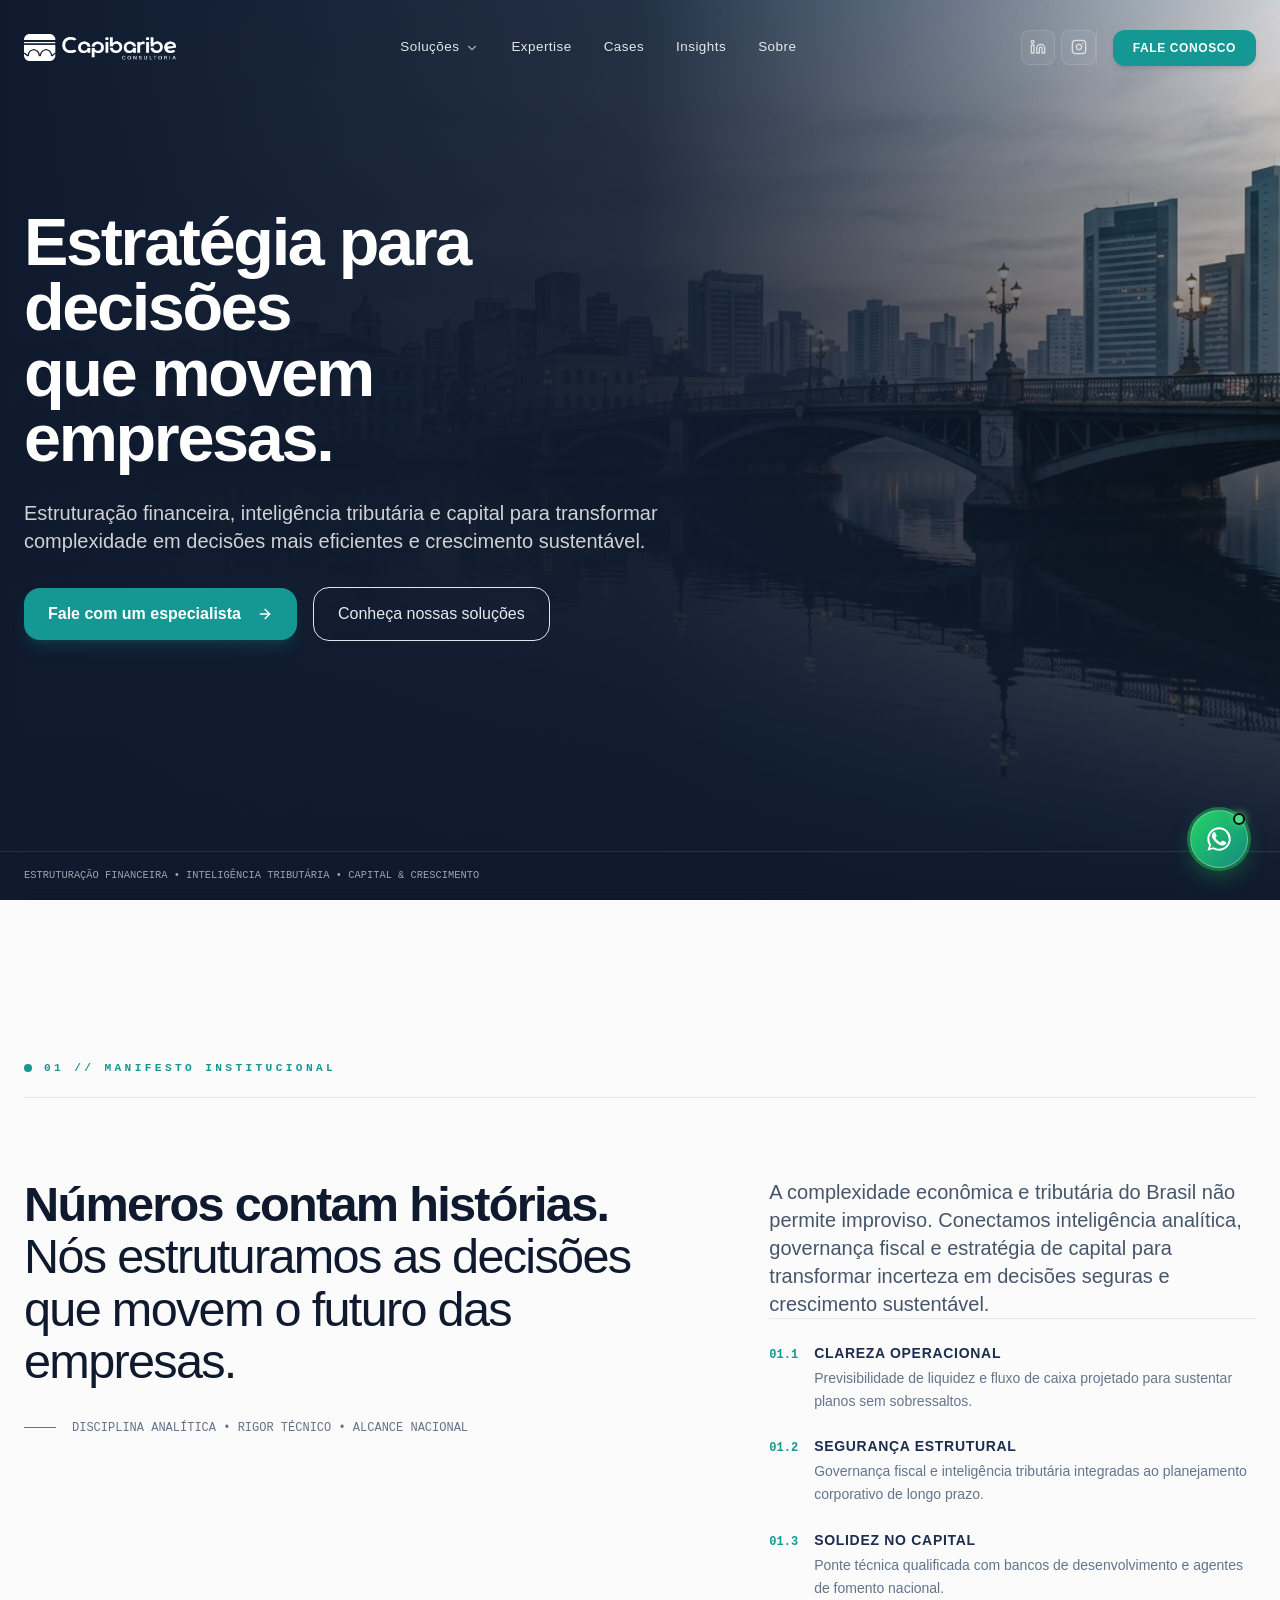
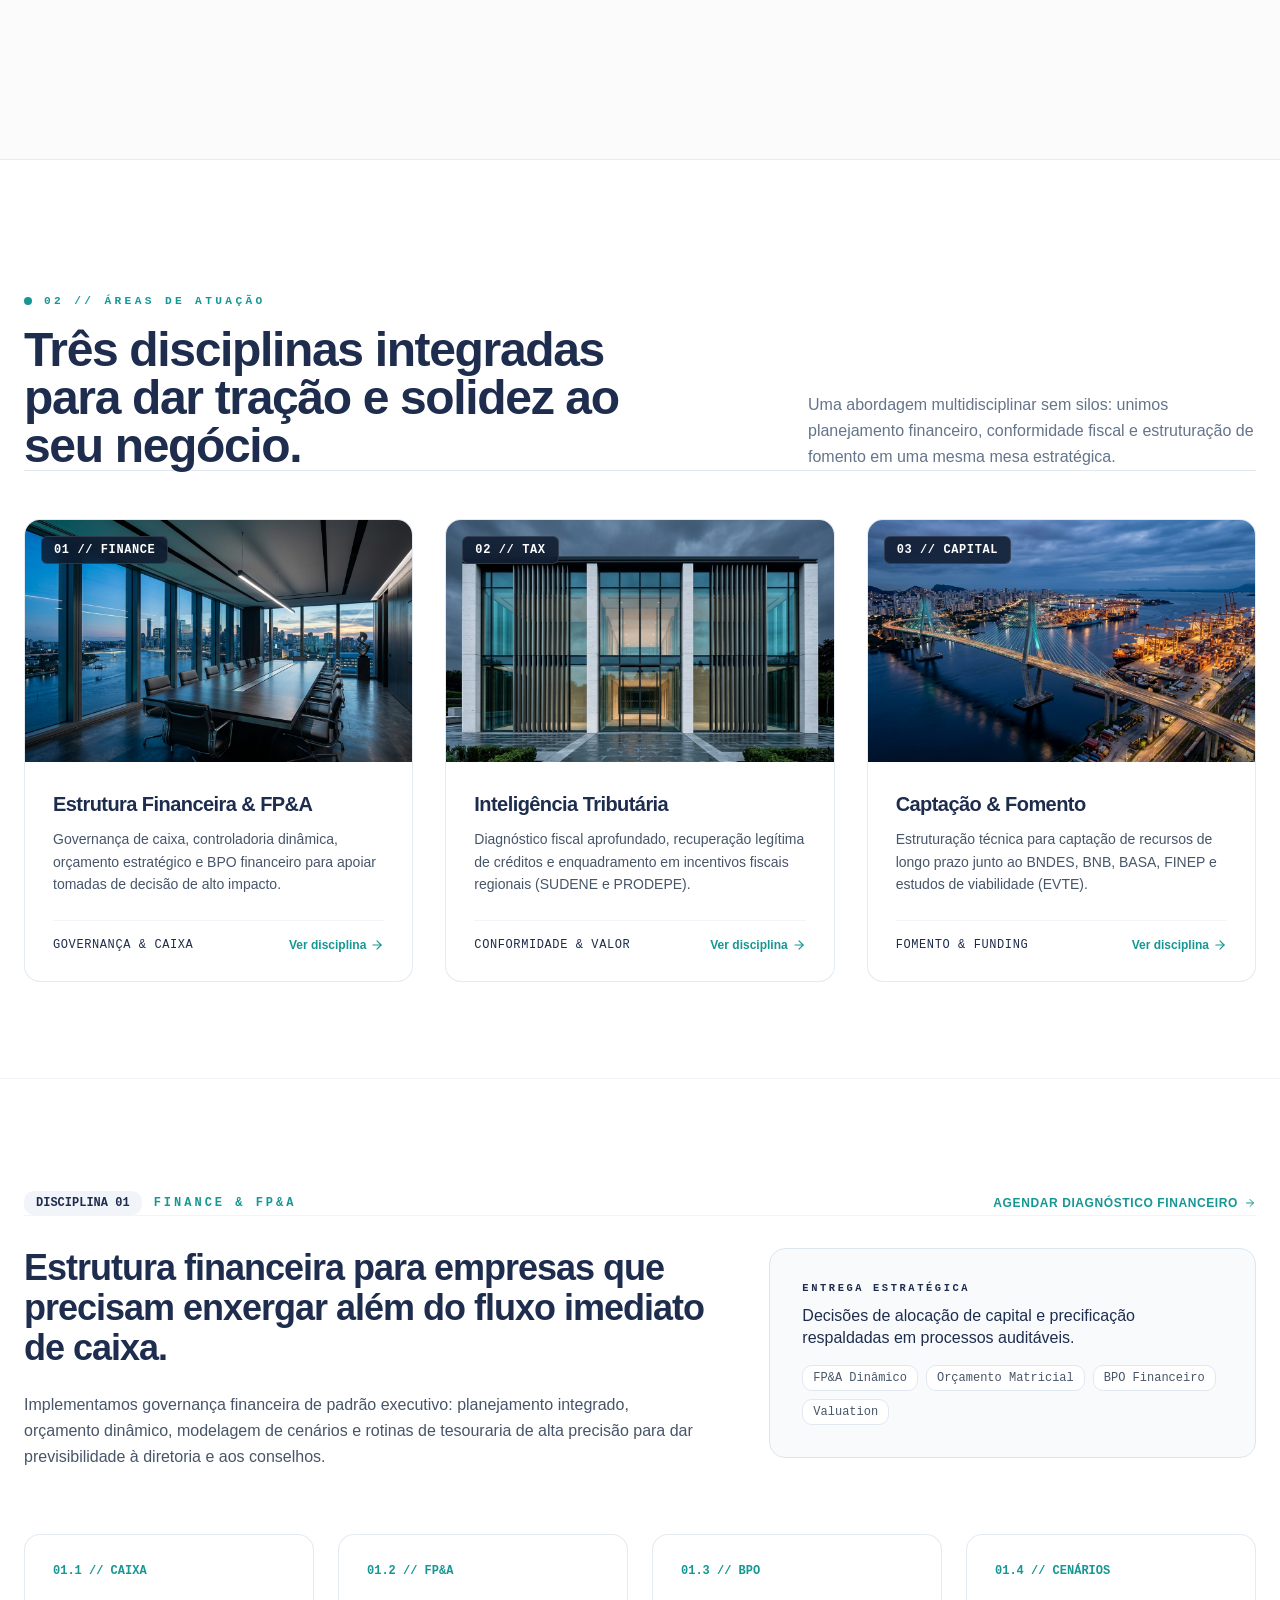
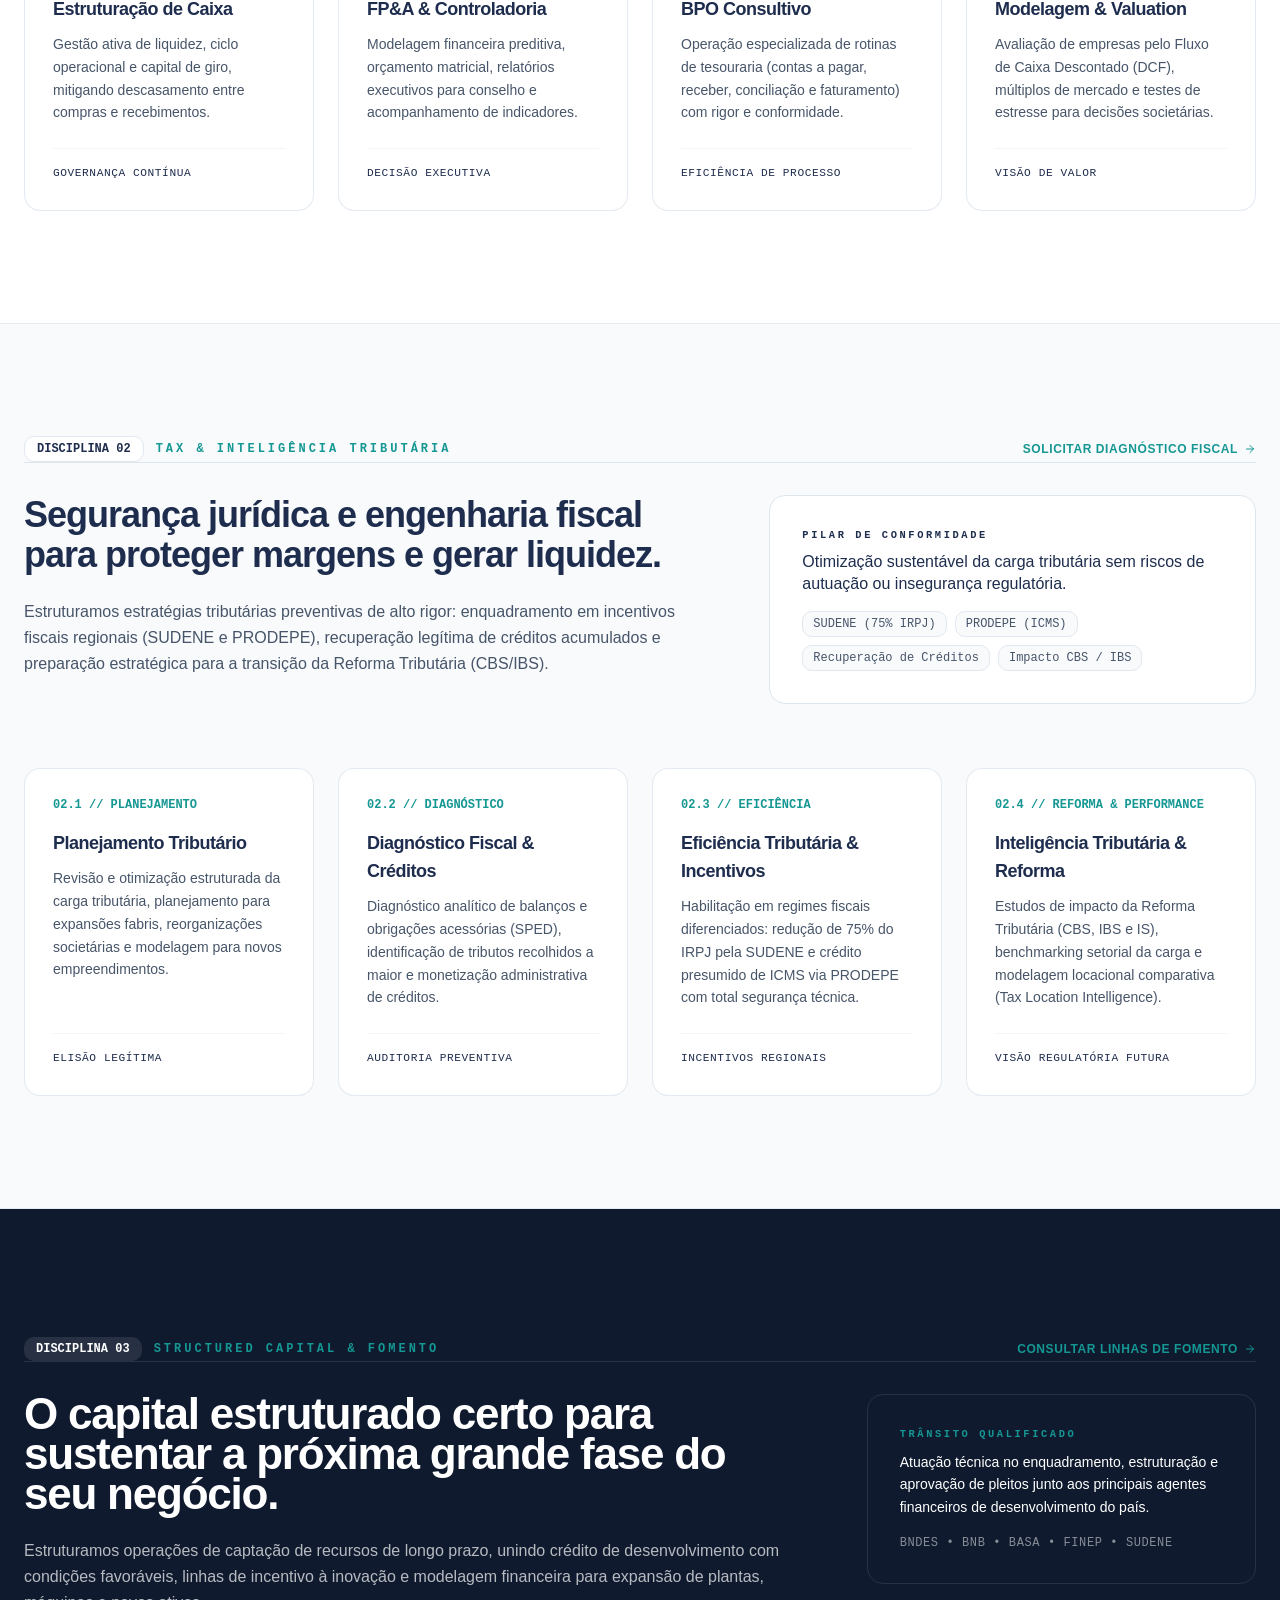
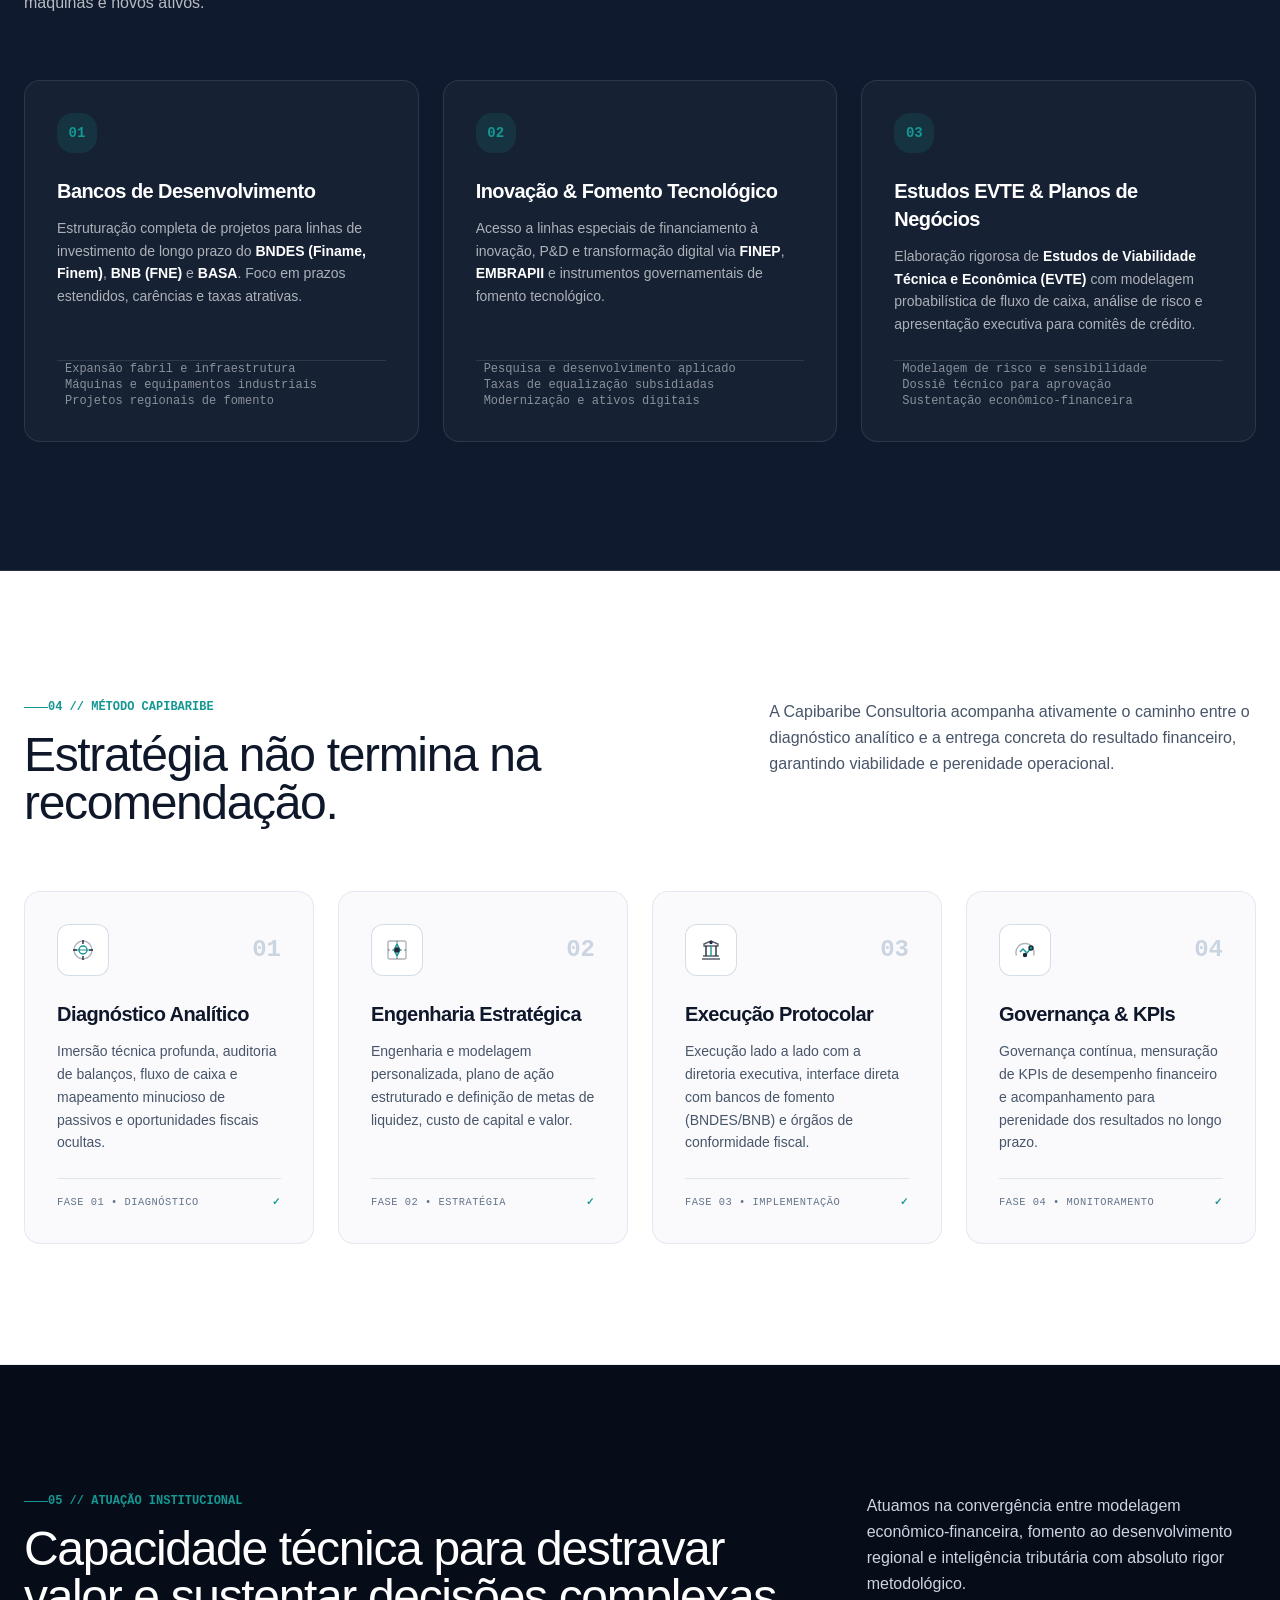
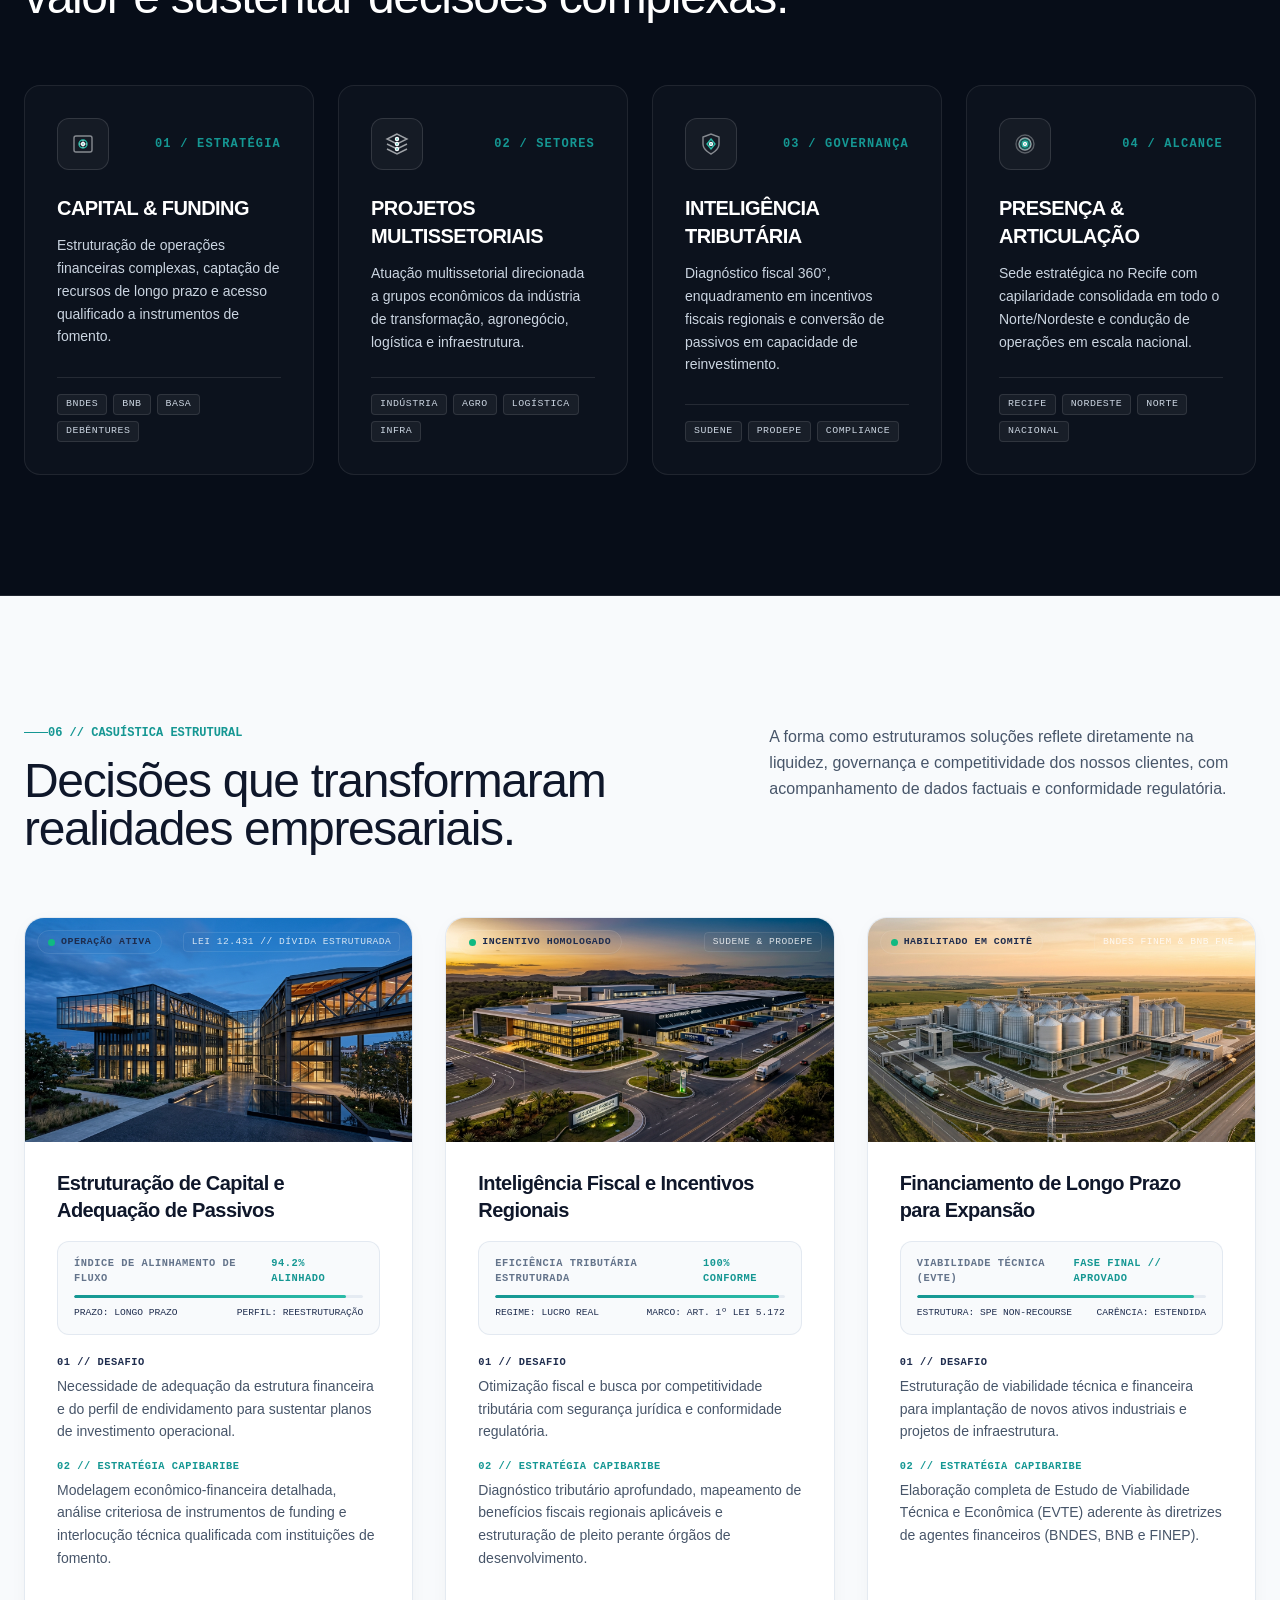
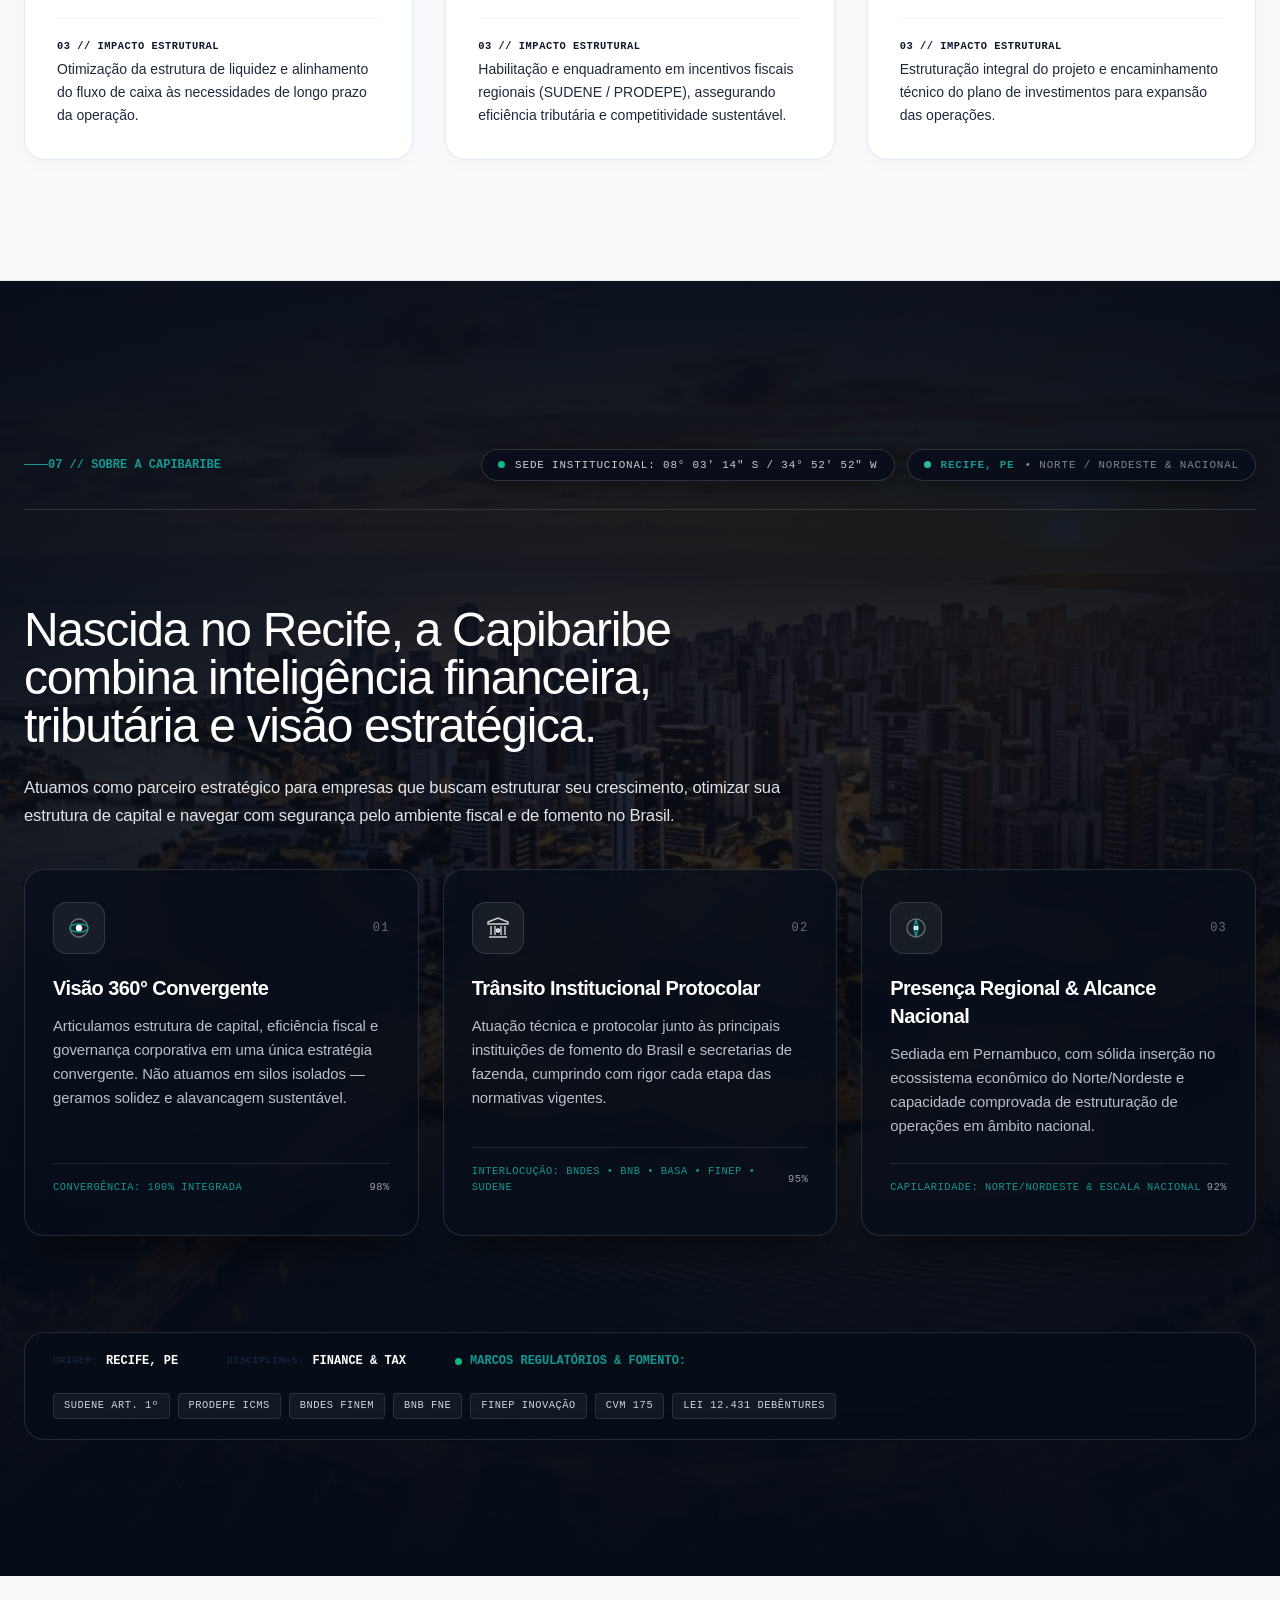
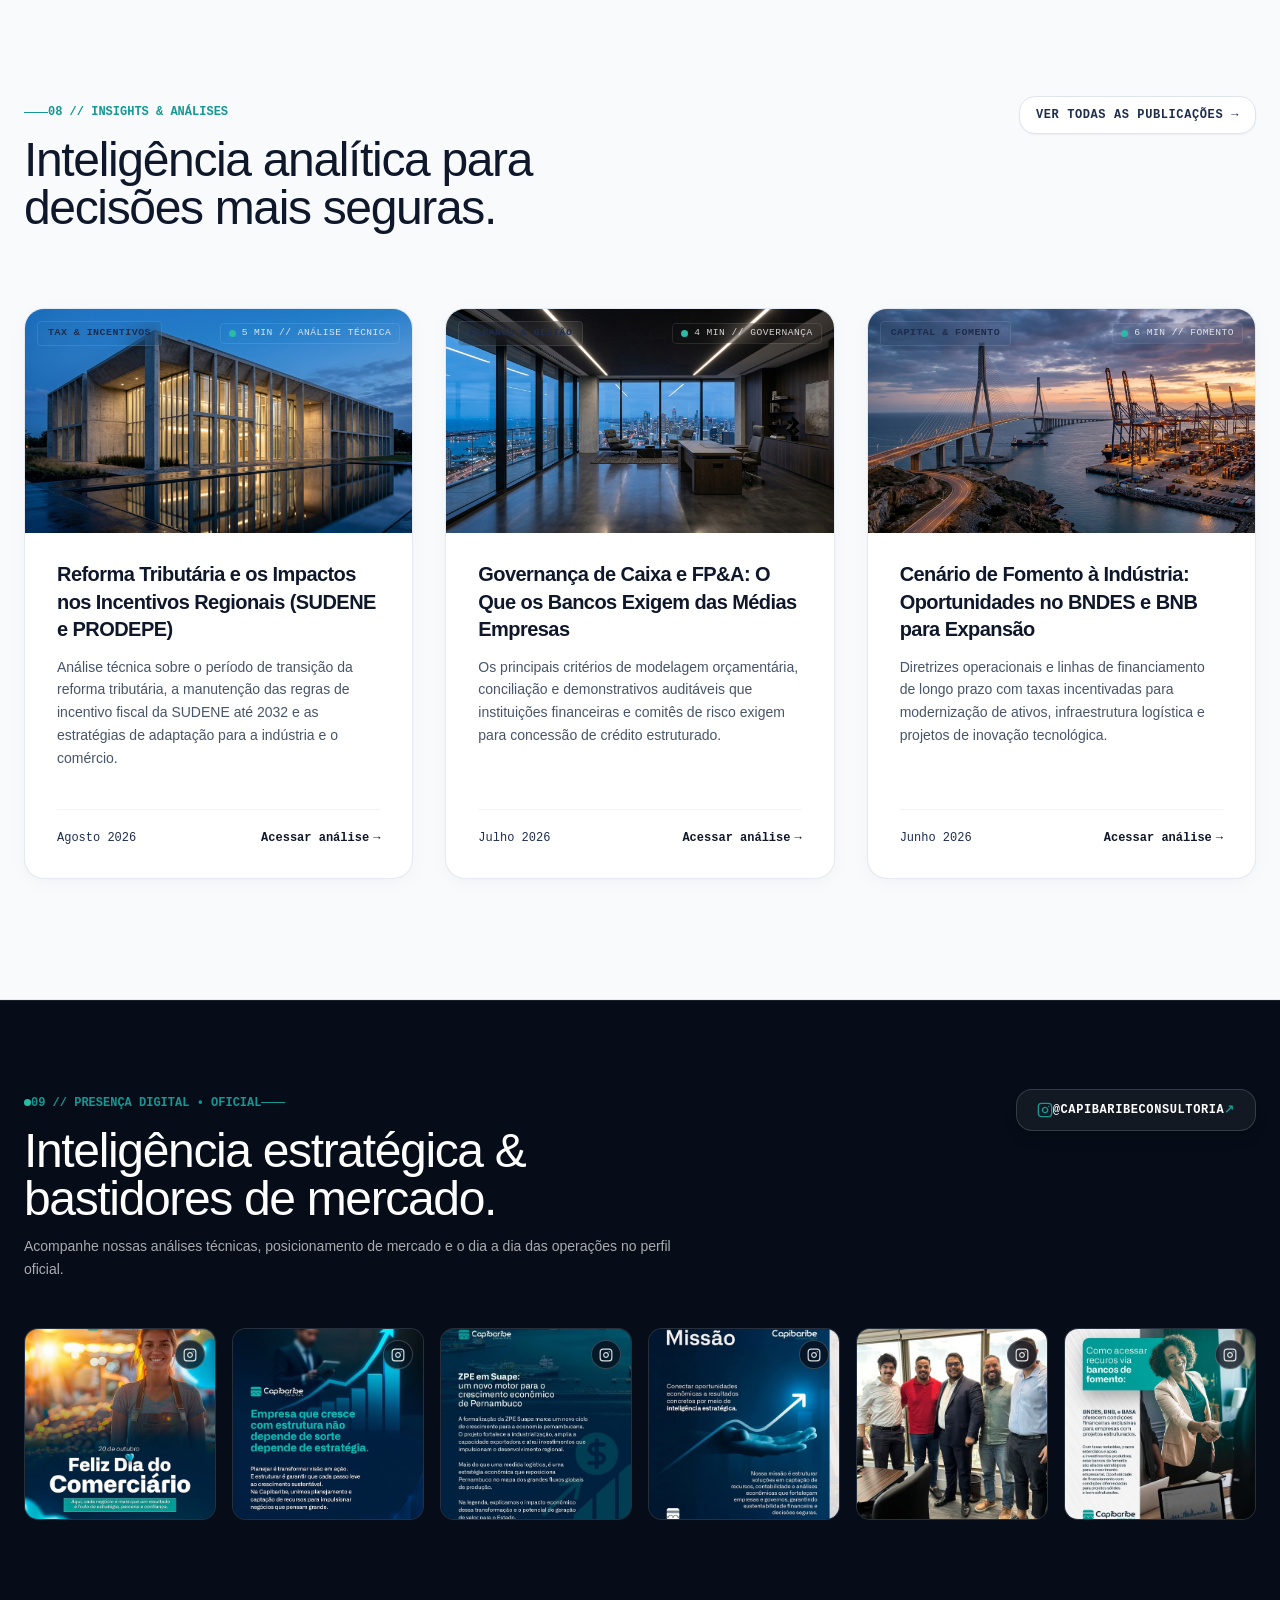
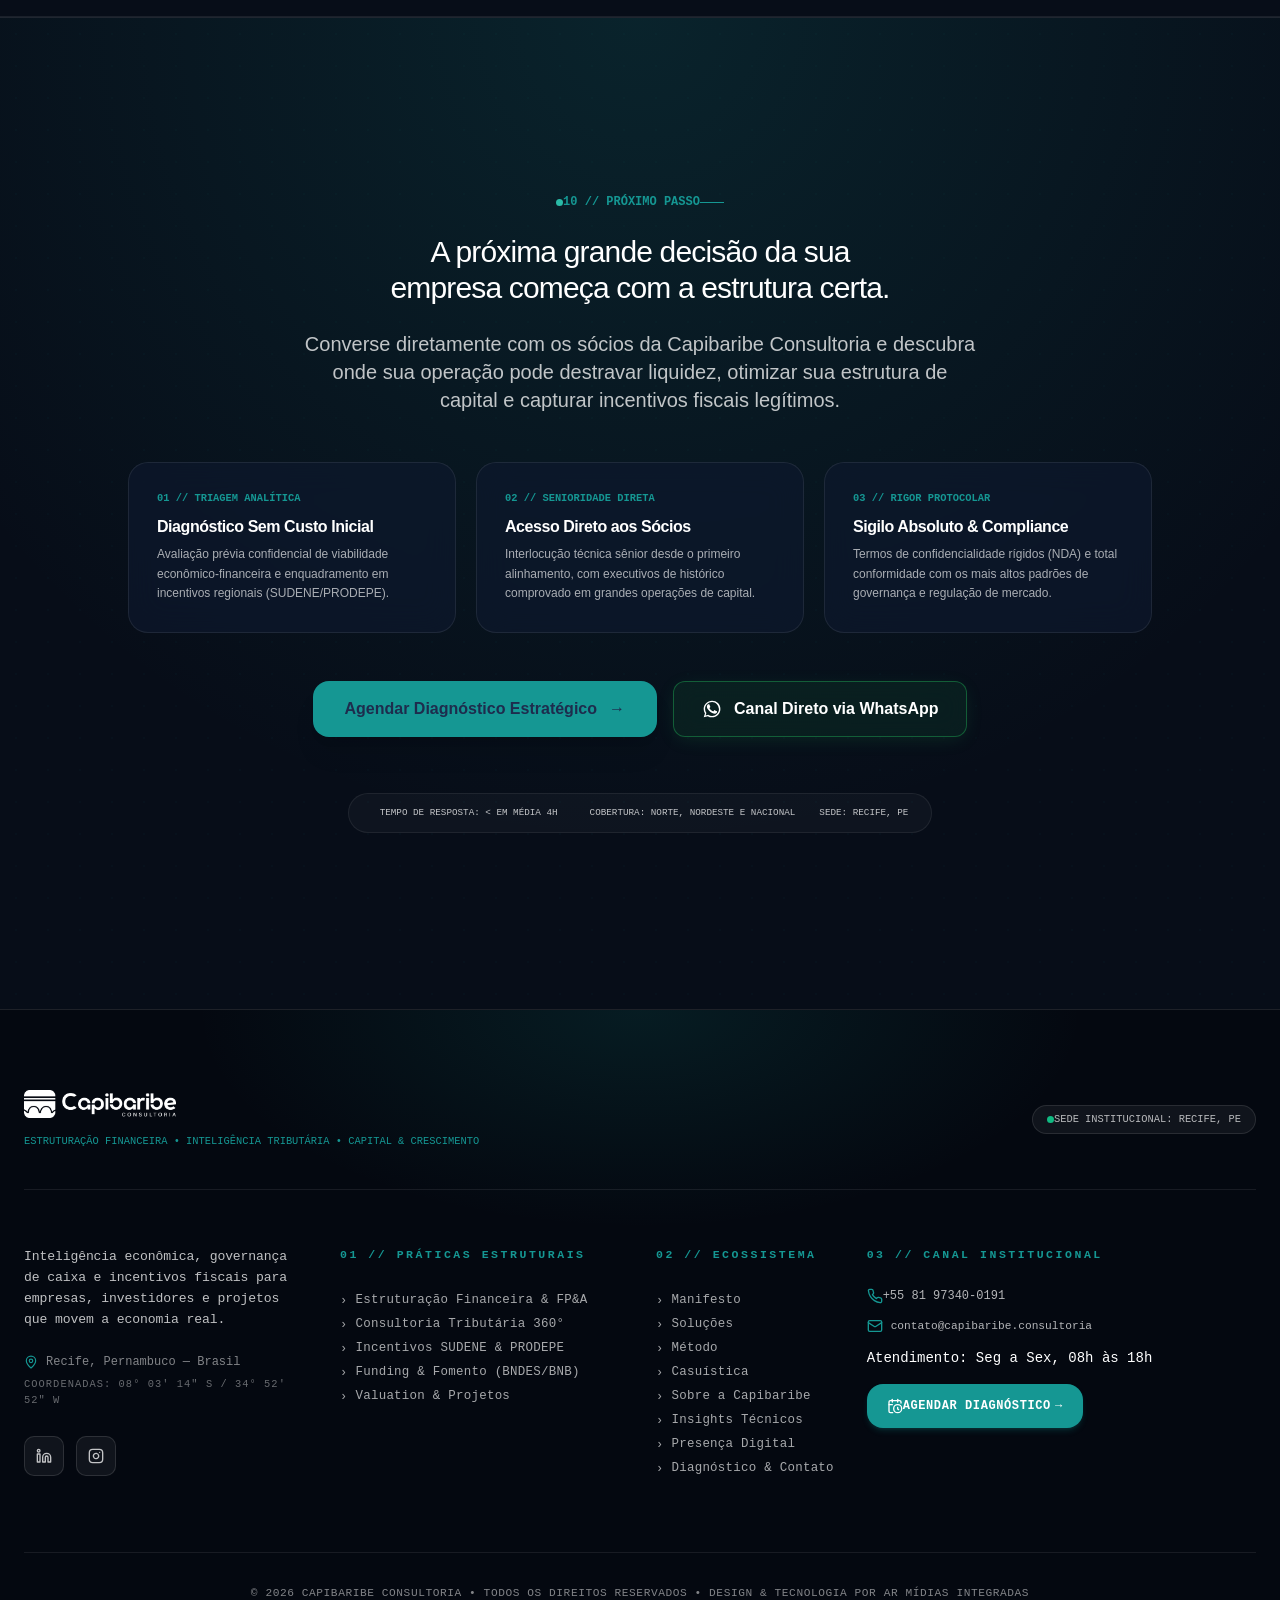
==== commit 6810bfe9: "feat: publish full corporate landing page on root url" ====
--- a/test/index.html
+++ b/test/index.html
@@ -18,7 +18,7 @@
   <link href="https://fonts.googleapis.com/css2?family=Inter:wght@300;400;500;600;700;800;900&family=JetBrains+Mono:wght@400;500;600;700&family=Plus+Jakarta+Sans:wght@400;500;600;700;800&display=swap" rel="stylesheet" />
   
   <!-- Production CSS (Local, zero CDN dependency) with cache buster -->
-  <link rel="stylesheet" href="/styles.css?v=20260905_phase9" />
+  <link rel="stylesheet" href="/styles.css?v=20260908_phase14" />
 </head>
 <body>
   <div id="root"></div>
@@ -29,6 +29,6 @@
     }
   </script>
   <!-- Standard Plain Script with cache buster -->
-  <script src="/bundle.js?v=20260905_phase9"></script>
+  <script src="/bundle.js?v=20260908_phase14"></script>
 </body>
 </html>
--- a/styles.css
+++ b/styles.css
@@ -1767,21 +1767,47 @@
   transform: scale(1.08);
 }
 
+.instagram-corner-badge {
+  position: absolute;
+  top: 0.65rem;
+  right: 0.65rem;
+  width: 1.85rem;
+  height: 1.85rem;
+  border-radius: 9999px;
+  background: rgba(7, 13, 24, 0.75);
+  backdrop-filter: blur(8px);
+  -webkit-backdrop-filter: blur(8px);
+  border: 1px solid rgba(255, 255, 255, 0.2);
+  display: flex;
+  align-items: center;
+  justify-content: center;
+  color: rgba(255, 255, 255, 0.85);
+  pointer-events: none;
+  transition: opacity 0.25s ease, transform 0.25s ease;
+  z-index: 2;
+}
+
+.instagram-card:hover .instagram-corner-badge {
+  opacity: 0;
+  transform: scale(0.85);
+}
+
 .instagram-card-overlay {
   position: absolute;
   inset: 0;
-  background: linear-gradient(180deg, rgba(7, 13, 24, 0.15) 0%, rgba(7, 13, 24, 0.9) 100%);
+  background: linear-gradient(180deg, rgba(7, 13, 24, 0.35) 0%, rgba(7, 13, 24, 0.88) 50%, rgba(7, 13, 24, 0.98) 100%);
   display: flex;
   flex-direction: column;
   justify-content: space-between;
   padding: 0.875rem;
-  opacity: 0.95;
-  transition: opacity 0.3s ease, background 0.3s ease;
+  opacity: 0;
+  backdrop-filter: blur(4px);
+  -webkit-backdrop-filter: blur(4px);
+  transition: opacity 0.35s cubic-bezier(0.16, 1, 0.3, 1);
 }
 
 .instagram-card:hover .instagram-card-overlay {
   opacity: 1;
-  background: linear-gradient(180deg, rgba(7, 13, 24, 0.3) 0%, rgba(7, 13, 24, 0.98) 100%);
 }
 
 .instagram-badge {
@@ -1820,3 +1846,97 @@
 
 
 
+
+
+/* ========================================================
+   PHASE 10 REFINEMENTS:
+   - Refined Executive Navbar Typography & Transitions
+   - Navbar Social Media Icons (LinkedIn & Instagram)
+   - Refined Telemetry Bar Micro-typography
+======================================================== */
+
+.nav-menu-link {
+  font-family: 'Plus Jakarta Sans', -apple-system, BlinkMacSystemFont, 'Segoe UI', Roboto, sans-serif;
+  font-size: 0.84rem;
+  font-weight: 500;
+  letter-spacing: 0.035em;
+  color: rgba(255, 255, 255, 0.88);
+  transition: all 0.22s cubic-bezier(0.16, 1, 0.3, 1);
+  text-decoration: none;
+  display: inline-flex;
+  align-items: center;
+  position: relative;
+  padding: 0.25rem 0;
+}
+
+.nav-menu-link:hover {
+  color: #2ABBA7;
+}
+
+.nav-social-btn {
+  display: inline-flex;
+  align-items: center;
+  justify-content: center;
+  width: 2.15rem;
+  height: 2.15rem;
+  border-radius: 0.5rem;
+  background: rgba(255, 255, 255, 0.05);
+  border: 1px solid rgba(255, 255, 255, 0.12);
+  color: rgba(255, 255, 255, 0.75);
+  transition: all 0.22s cubic-bezier(0.16, 1, 0.3, 1);
+  text-decoration: none;
+}
+
+.nav-social-btn:hover {
+  background: rgba(42, 187, 167, 0.15);
+  border-color: rgba(42, 187, 167, 0.5);
+  color: #2ABBA7;
+  transform: translateY(-1px);
+}
+
+.cta-telemetry-bar {
+  padding: 0.65rem 1.15rem !important;
+}
+
+@media (min-width: 640px) {
+  .cta-telemetry-bar {
+    padding: 0.75rem 1.4rem !important;
+  }
+}
+
+html {
+  scroll-behavior: smooth;
+  scroll-padding-top: 80px;
+}
+
+/* Tax Section Disciplina 02 */
+.tax-section-refined {
+  padding: 5rem 0;
+  background-color: #f8fafc;
+  border-bottom: 1px solid rgba(226, 232, 240, 0.8);
+}
+@media (min-width: 768px) {
+  .tax-section-refined {
+    padding: 7rem 0;
+  }
+}
+
+/* Target highlight for specific card navigation */
+.finance-card-arch:target,
+.capital-col-dark:target,
+.atuacao-card:target {
+  outline: 2px solid #159793 !important;
+  outline-offset: 4px;
+  animation: targetGlow 2.5s ease-out;
+}
+@keyframes targetGlow {
+  0% {
+    box-shadow: 0 0 25px rgba(21, 151, 147, 0.45);
+    border-color: #159793;
+  }
+  100% {
+    box-shadow: none;
+  }
+}
+
+
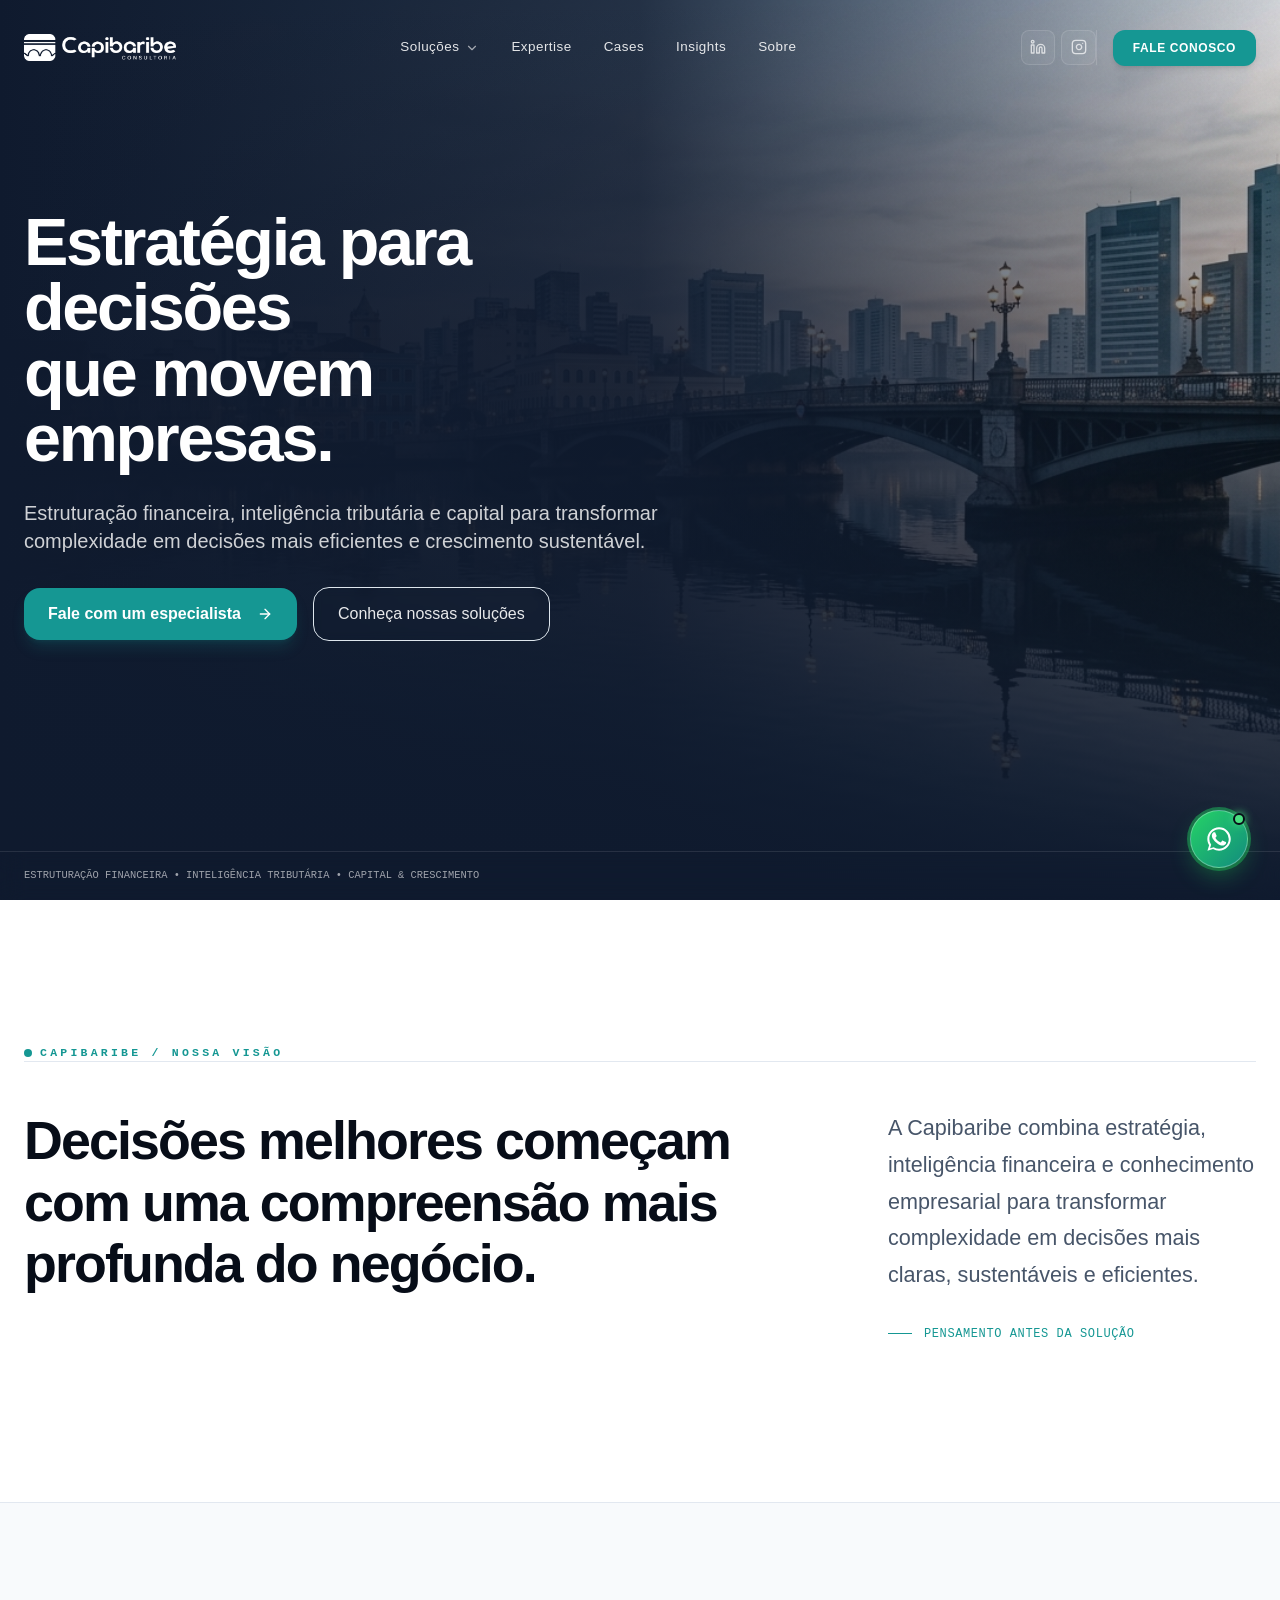
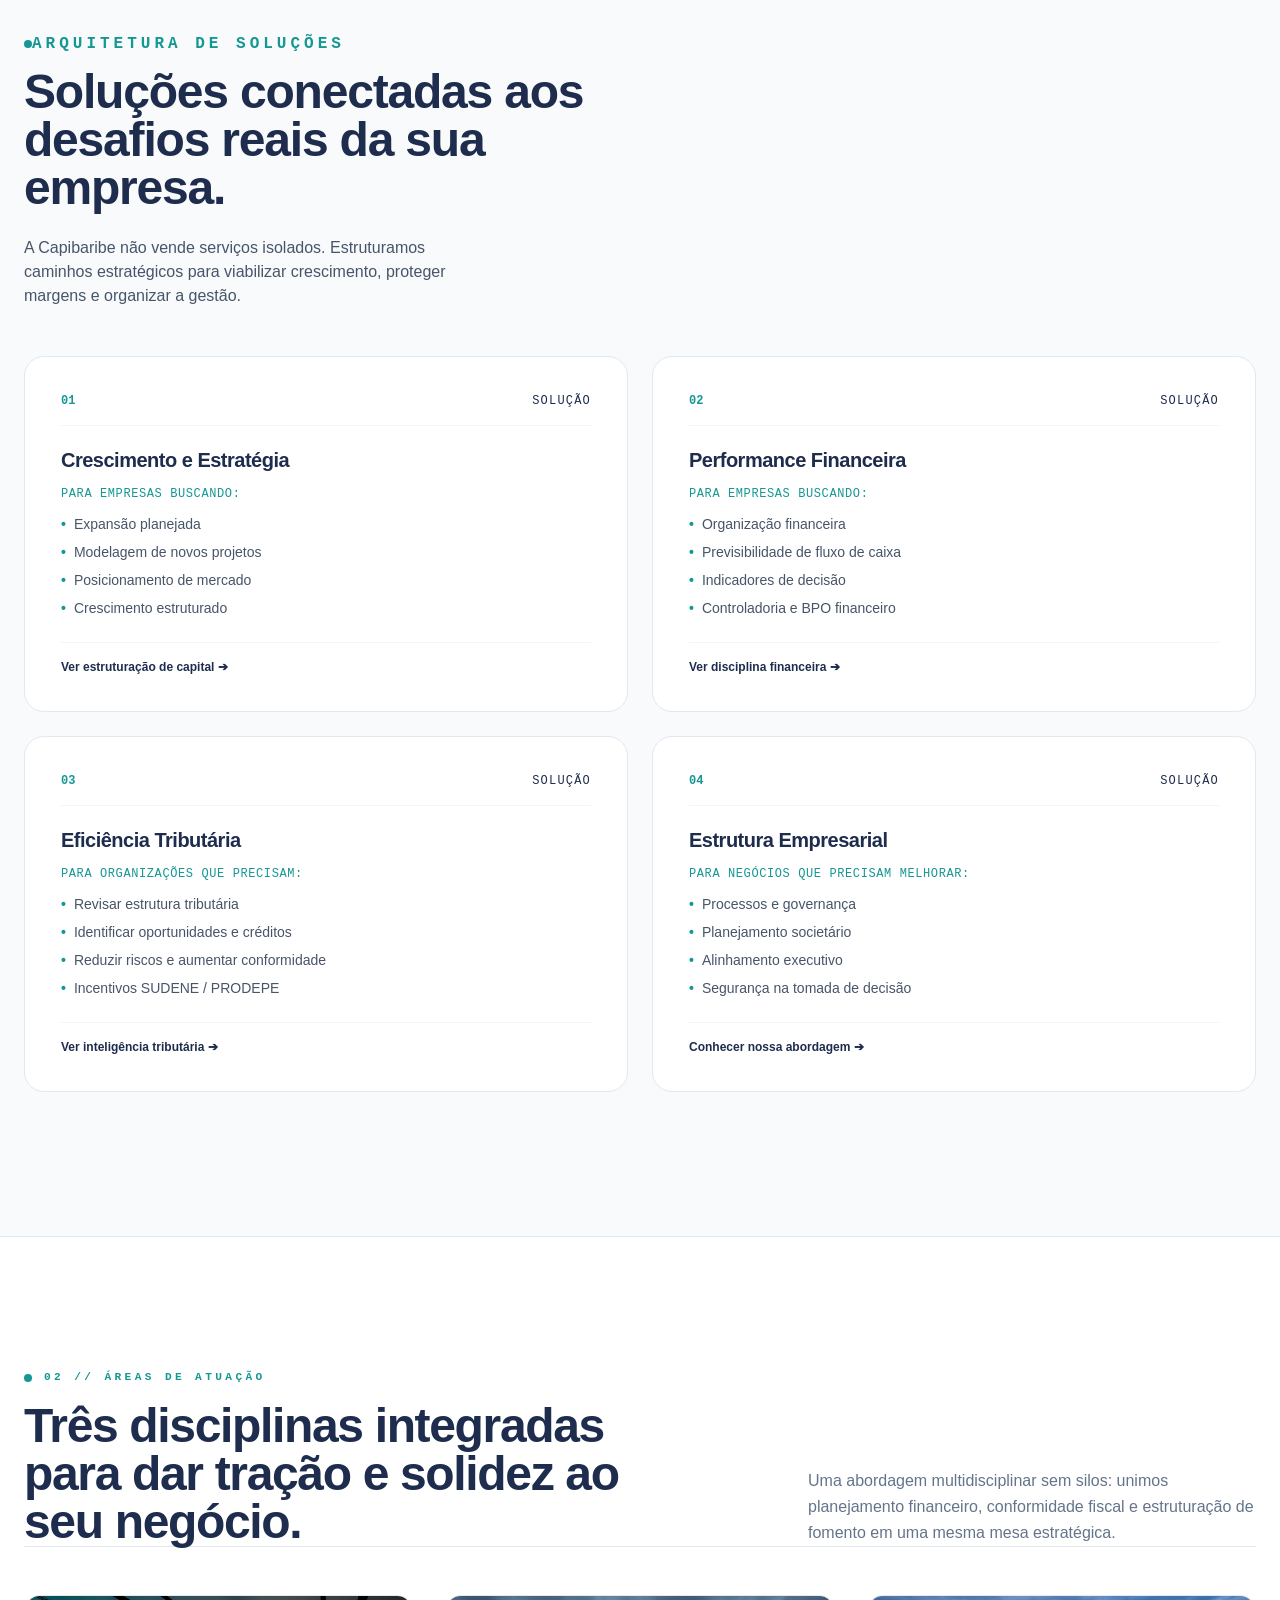
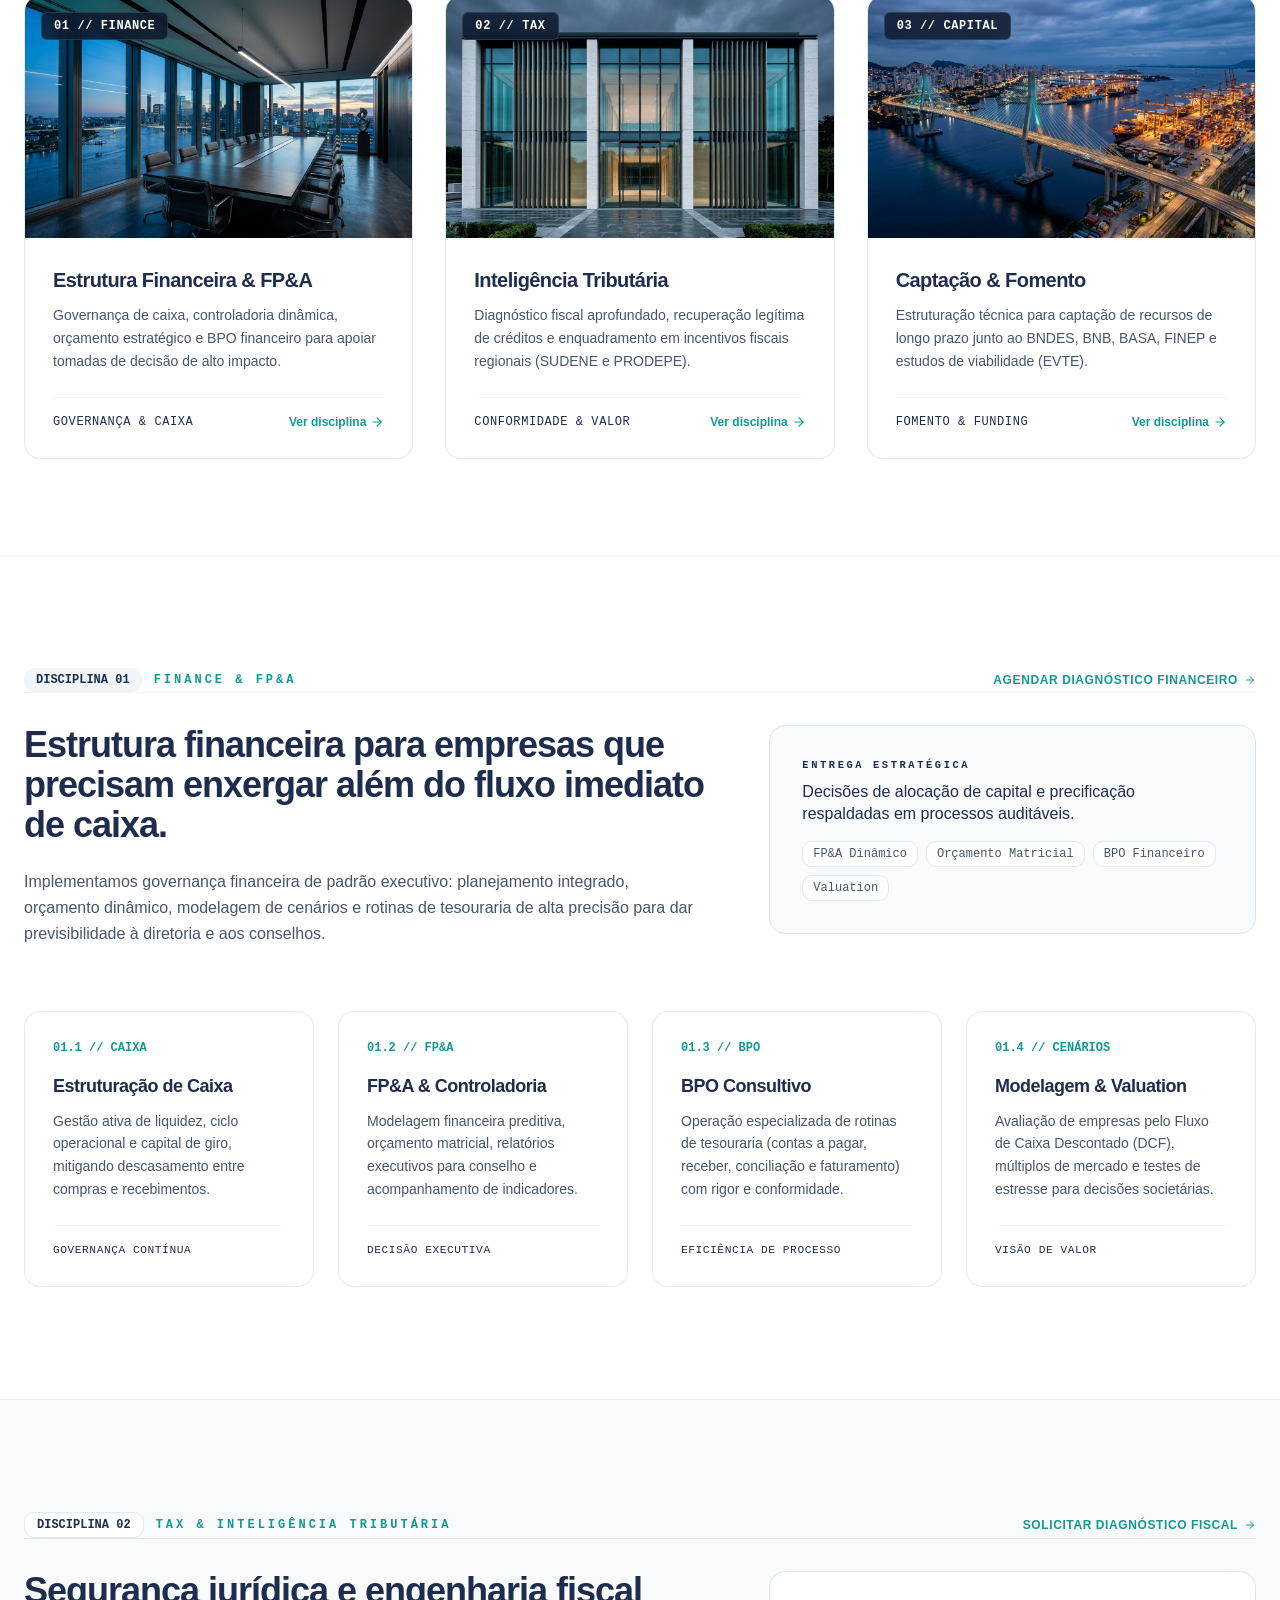
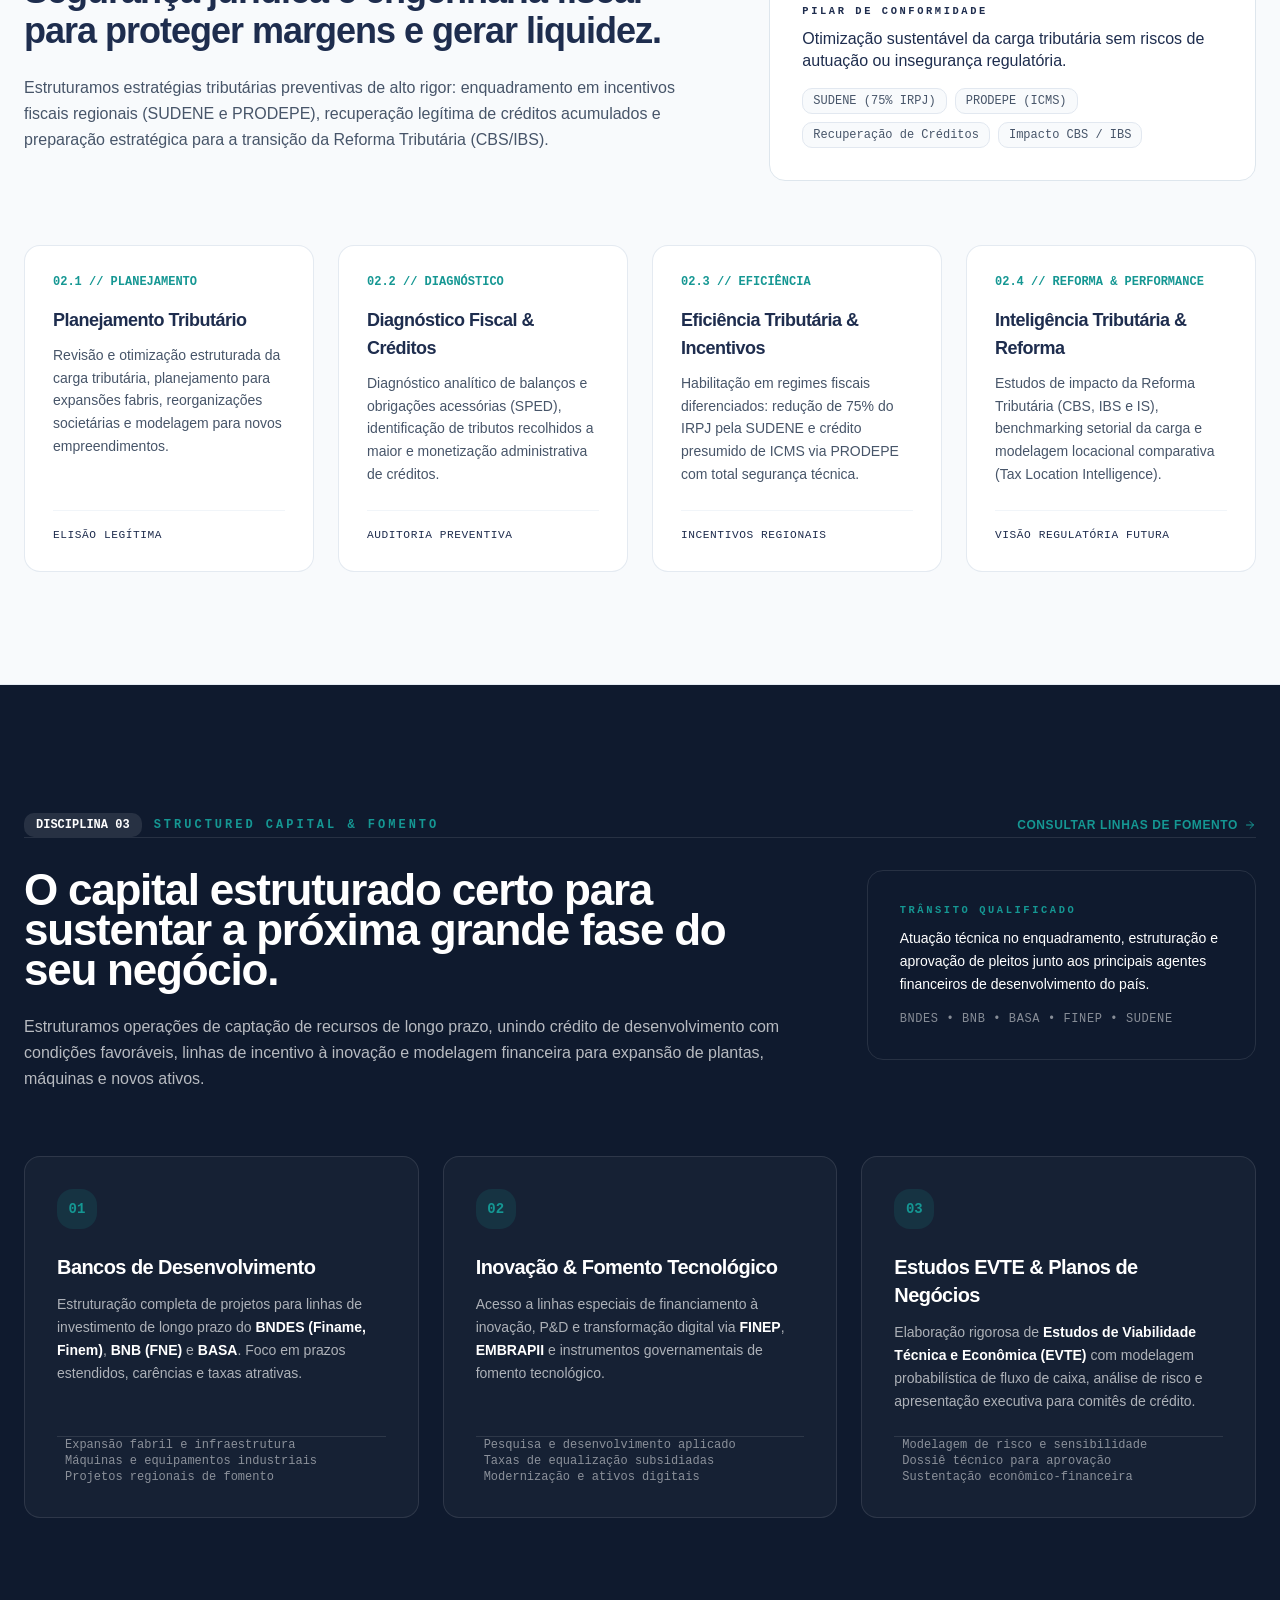
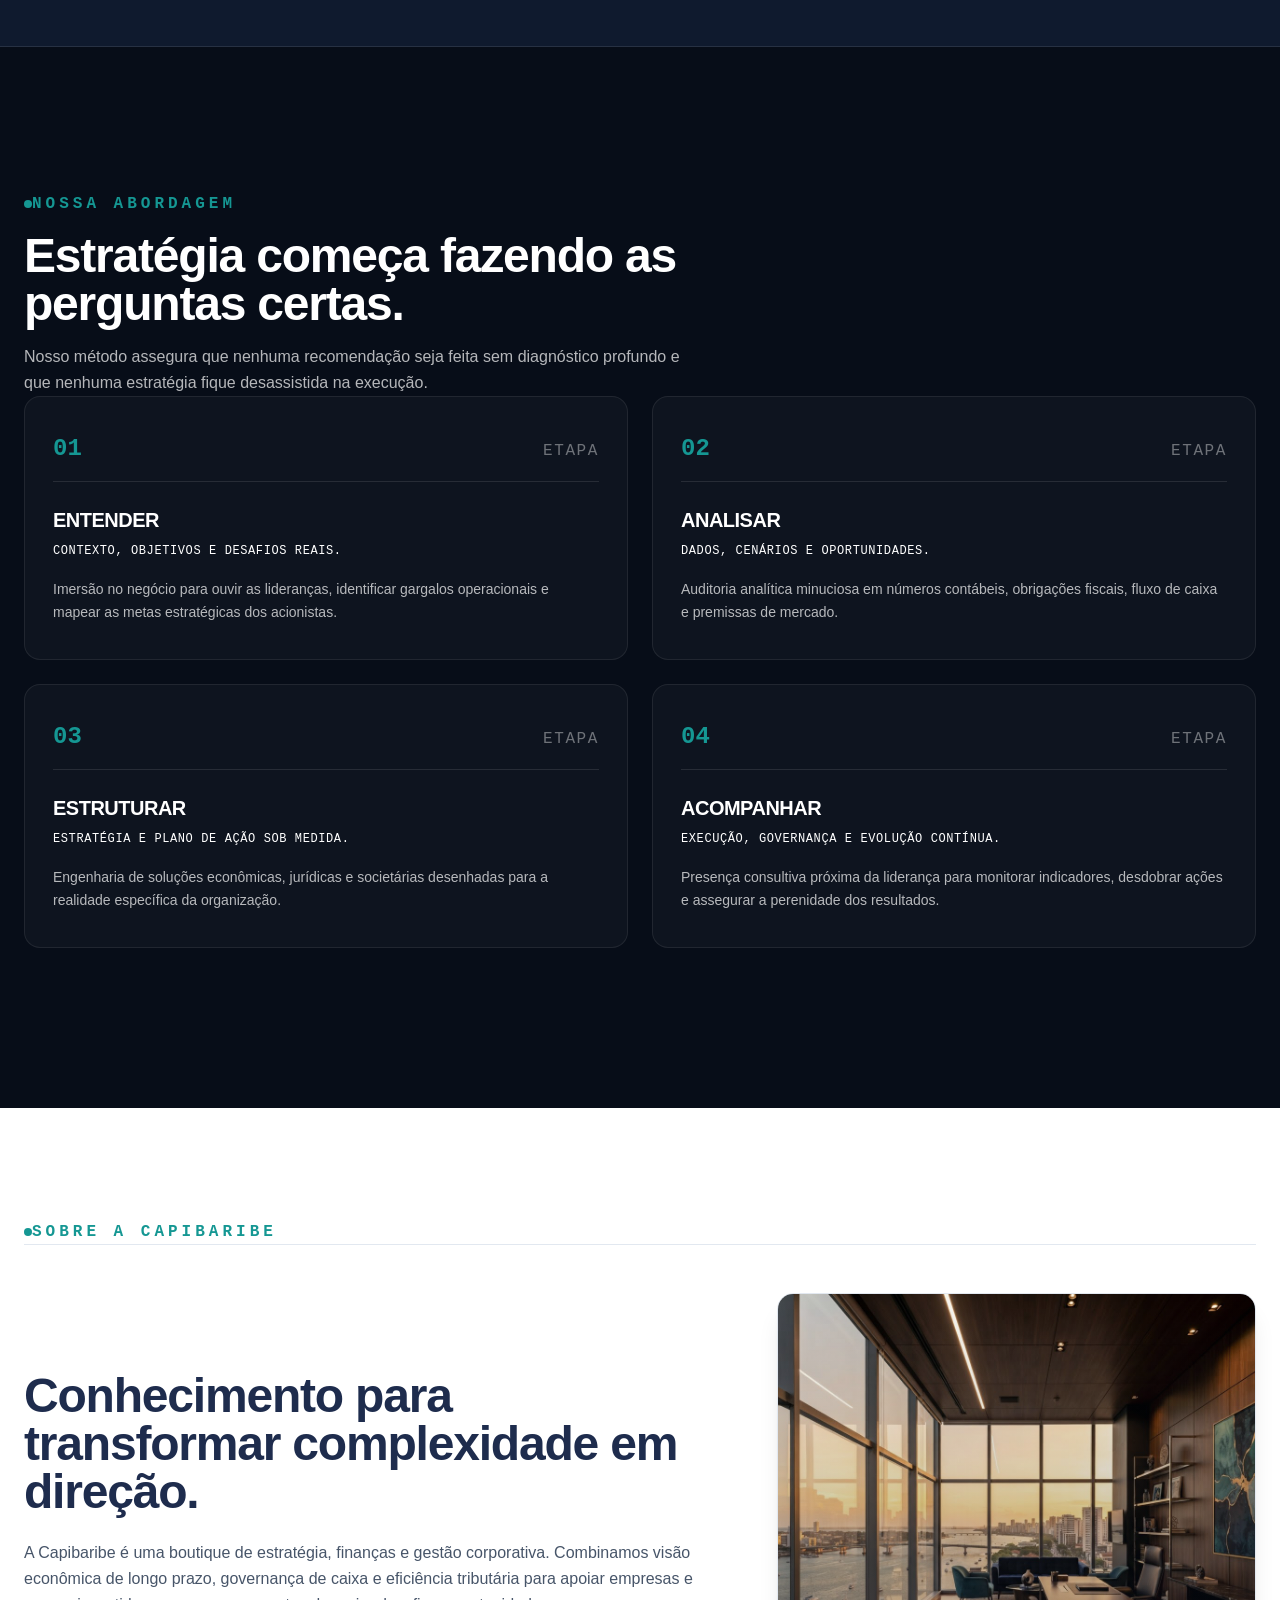
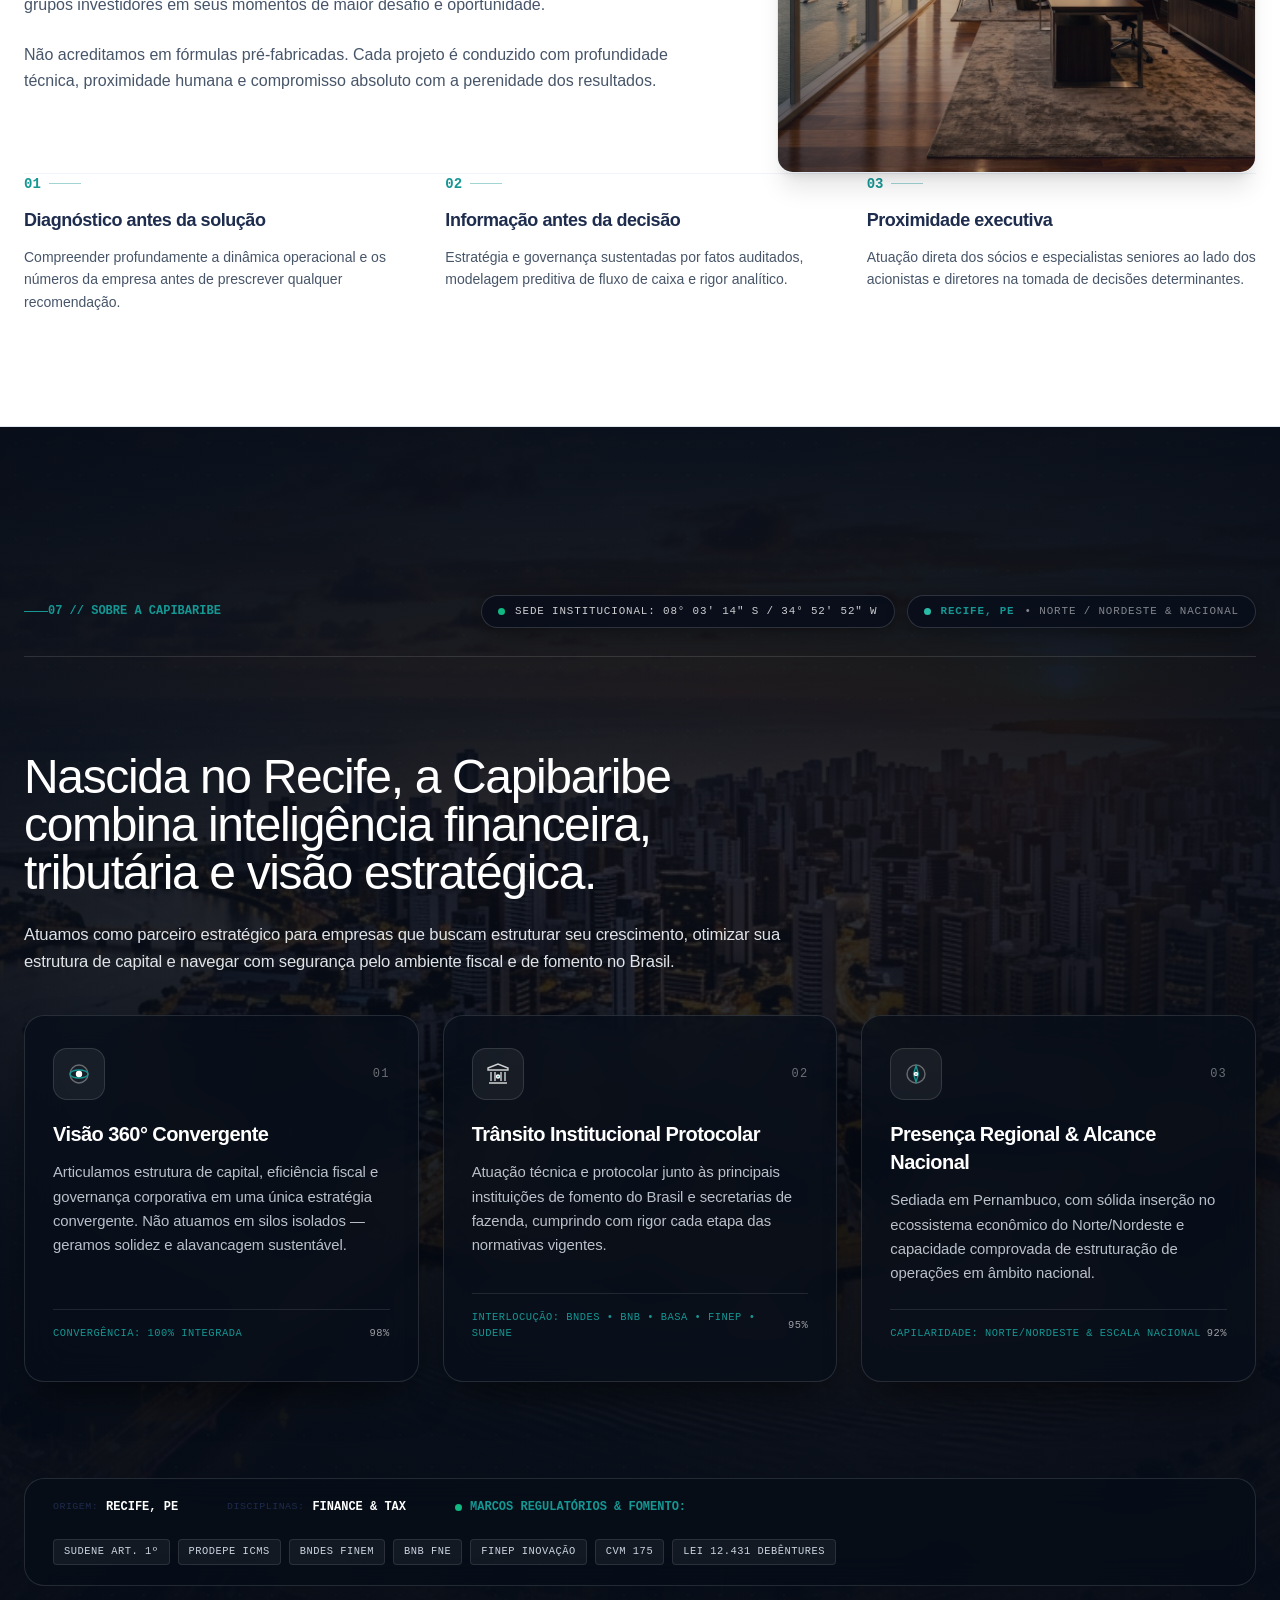
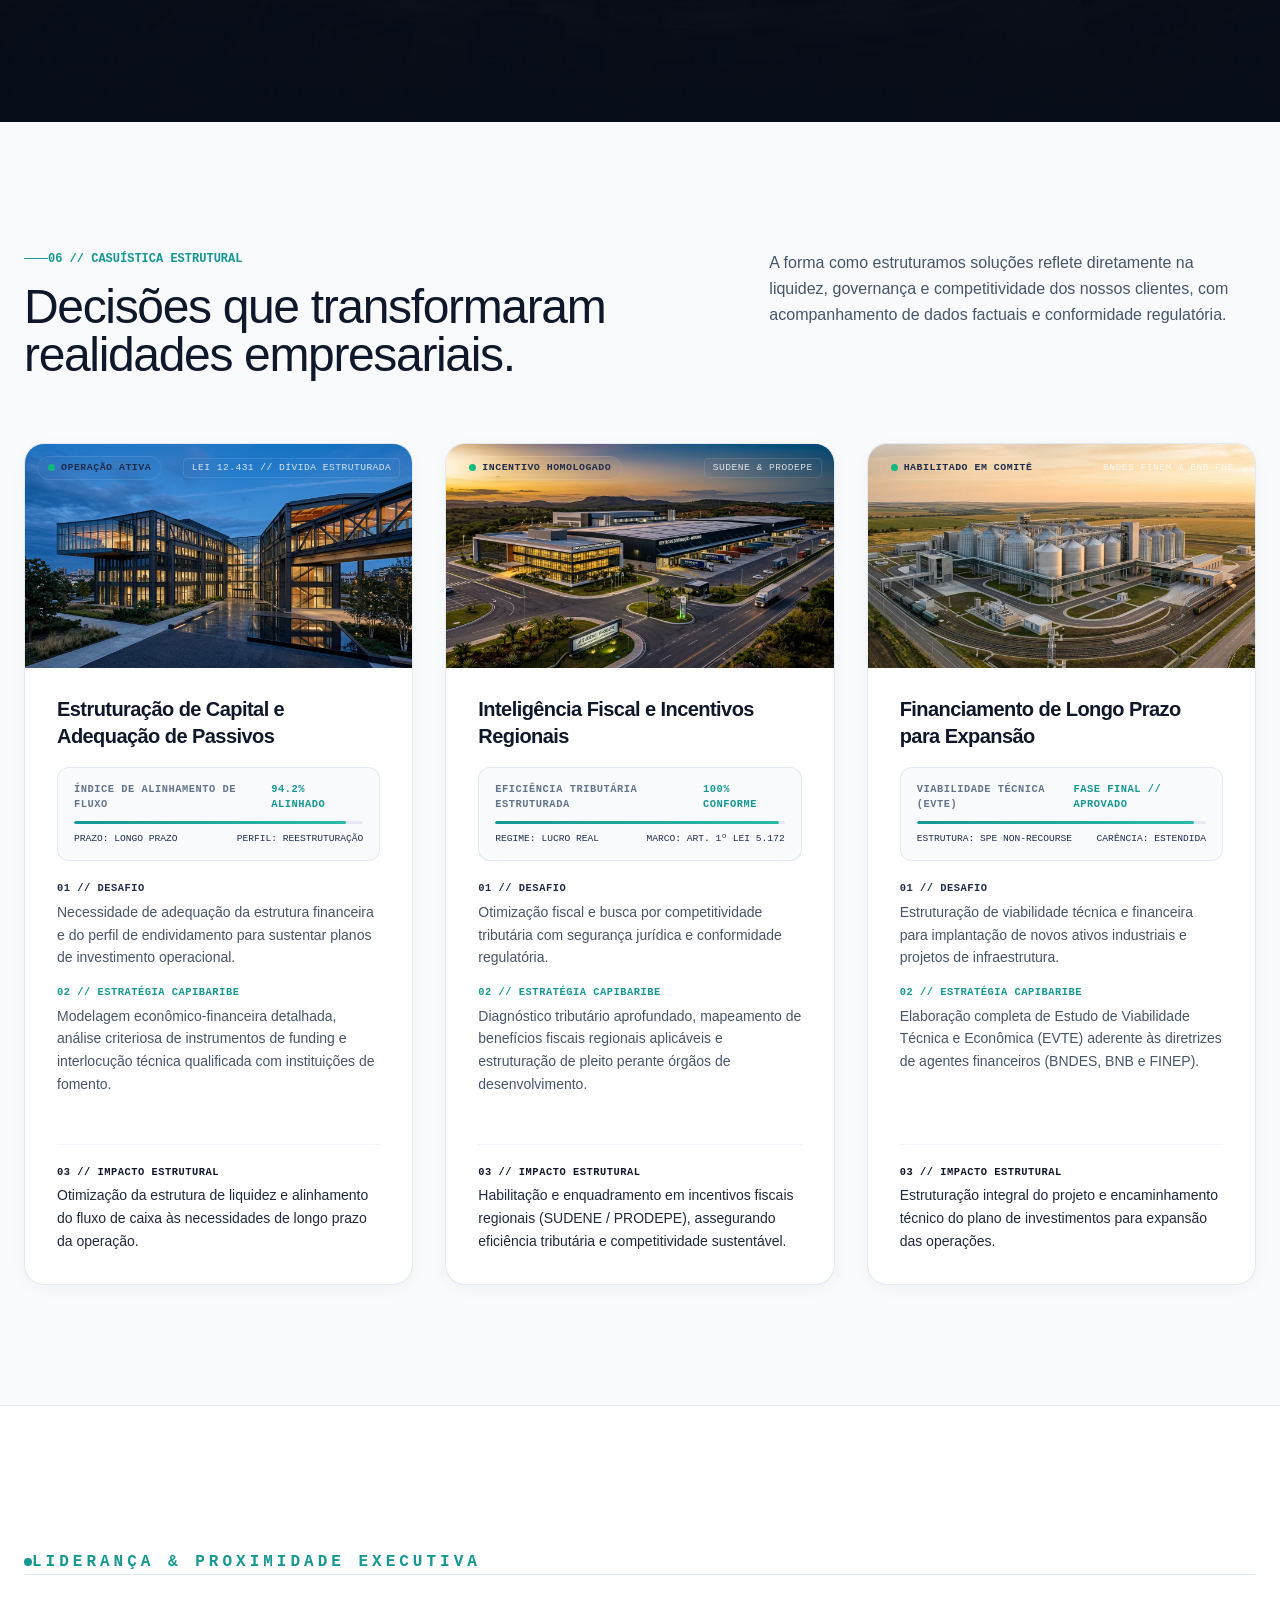
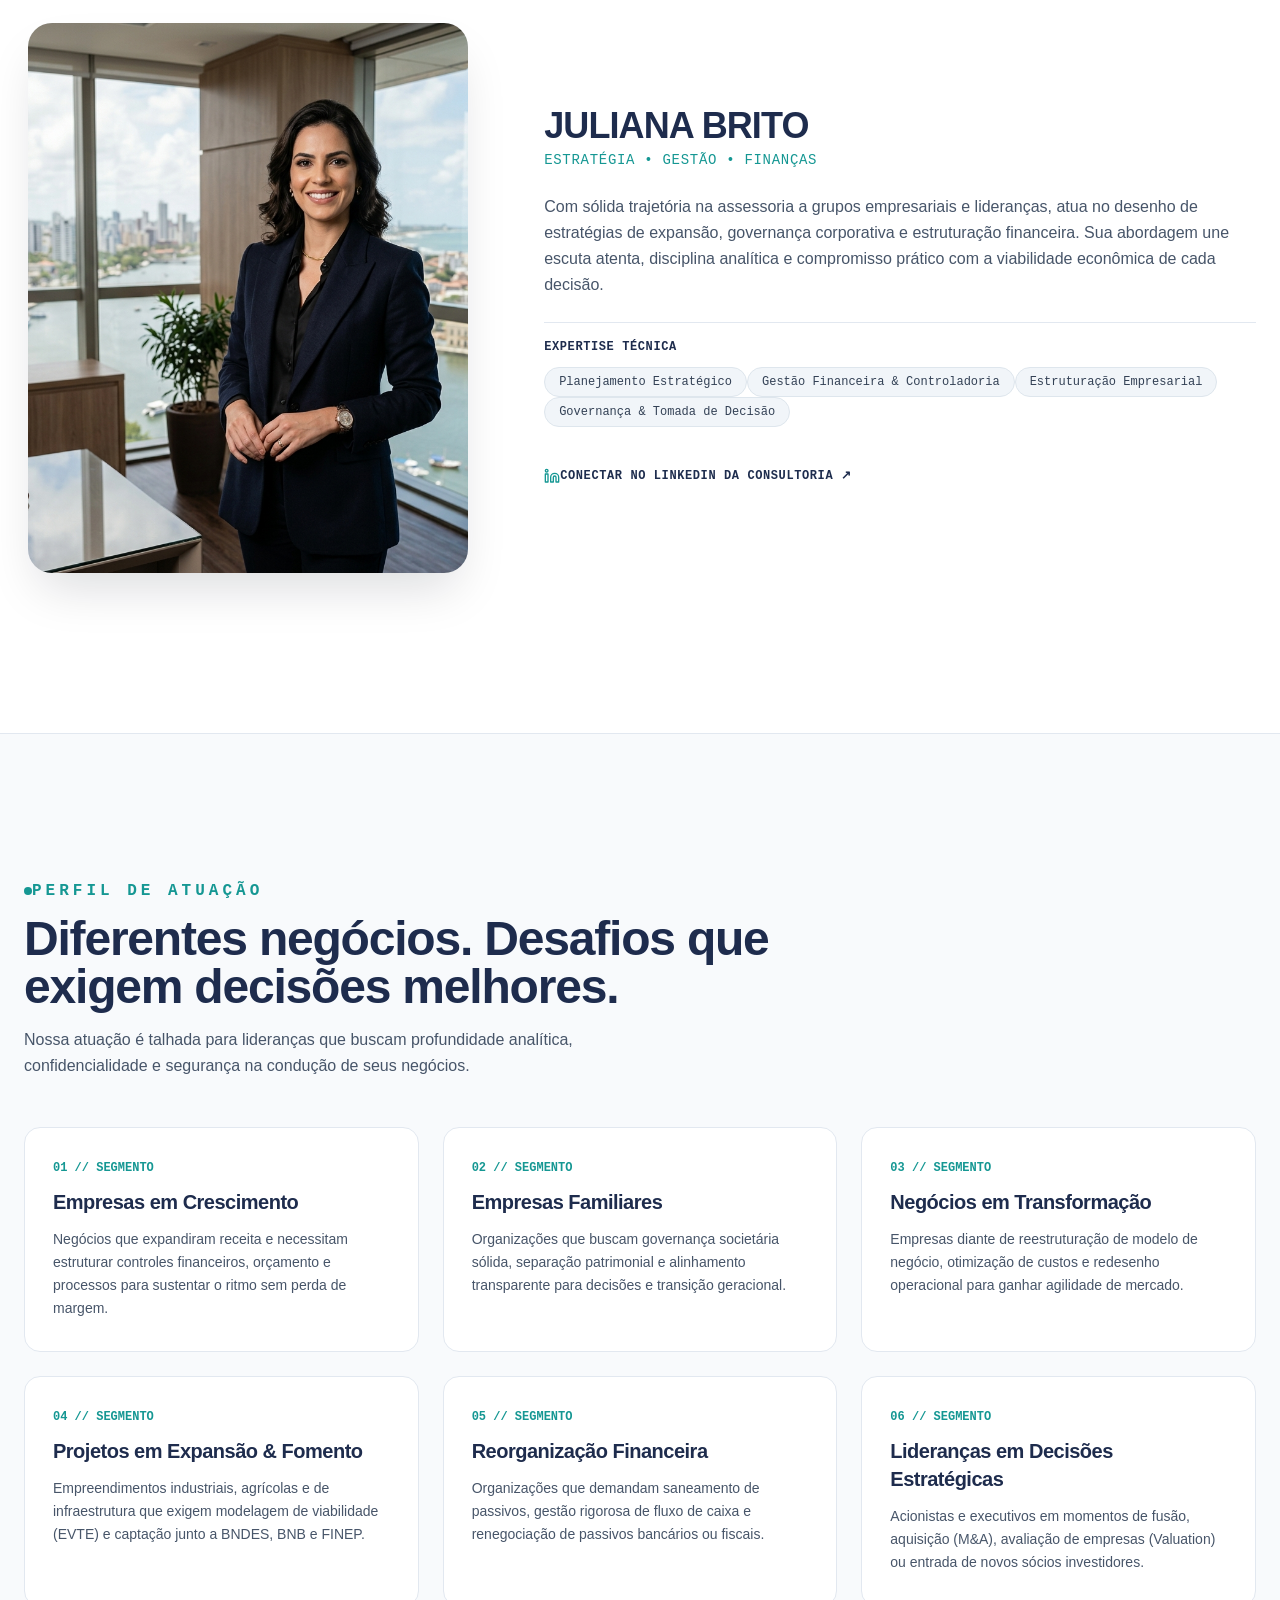
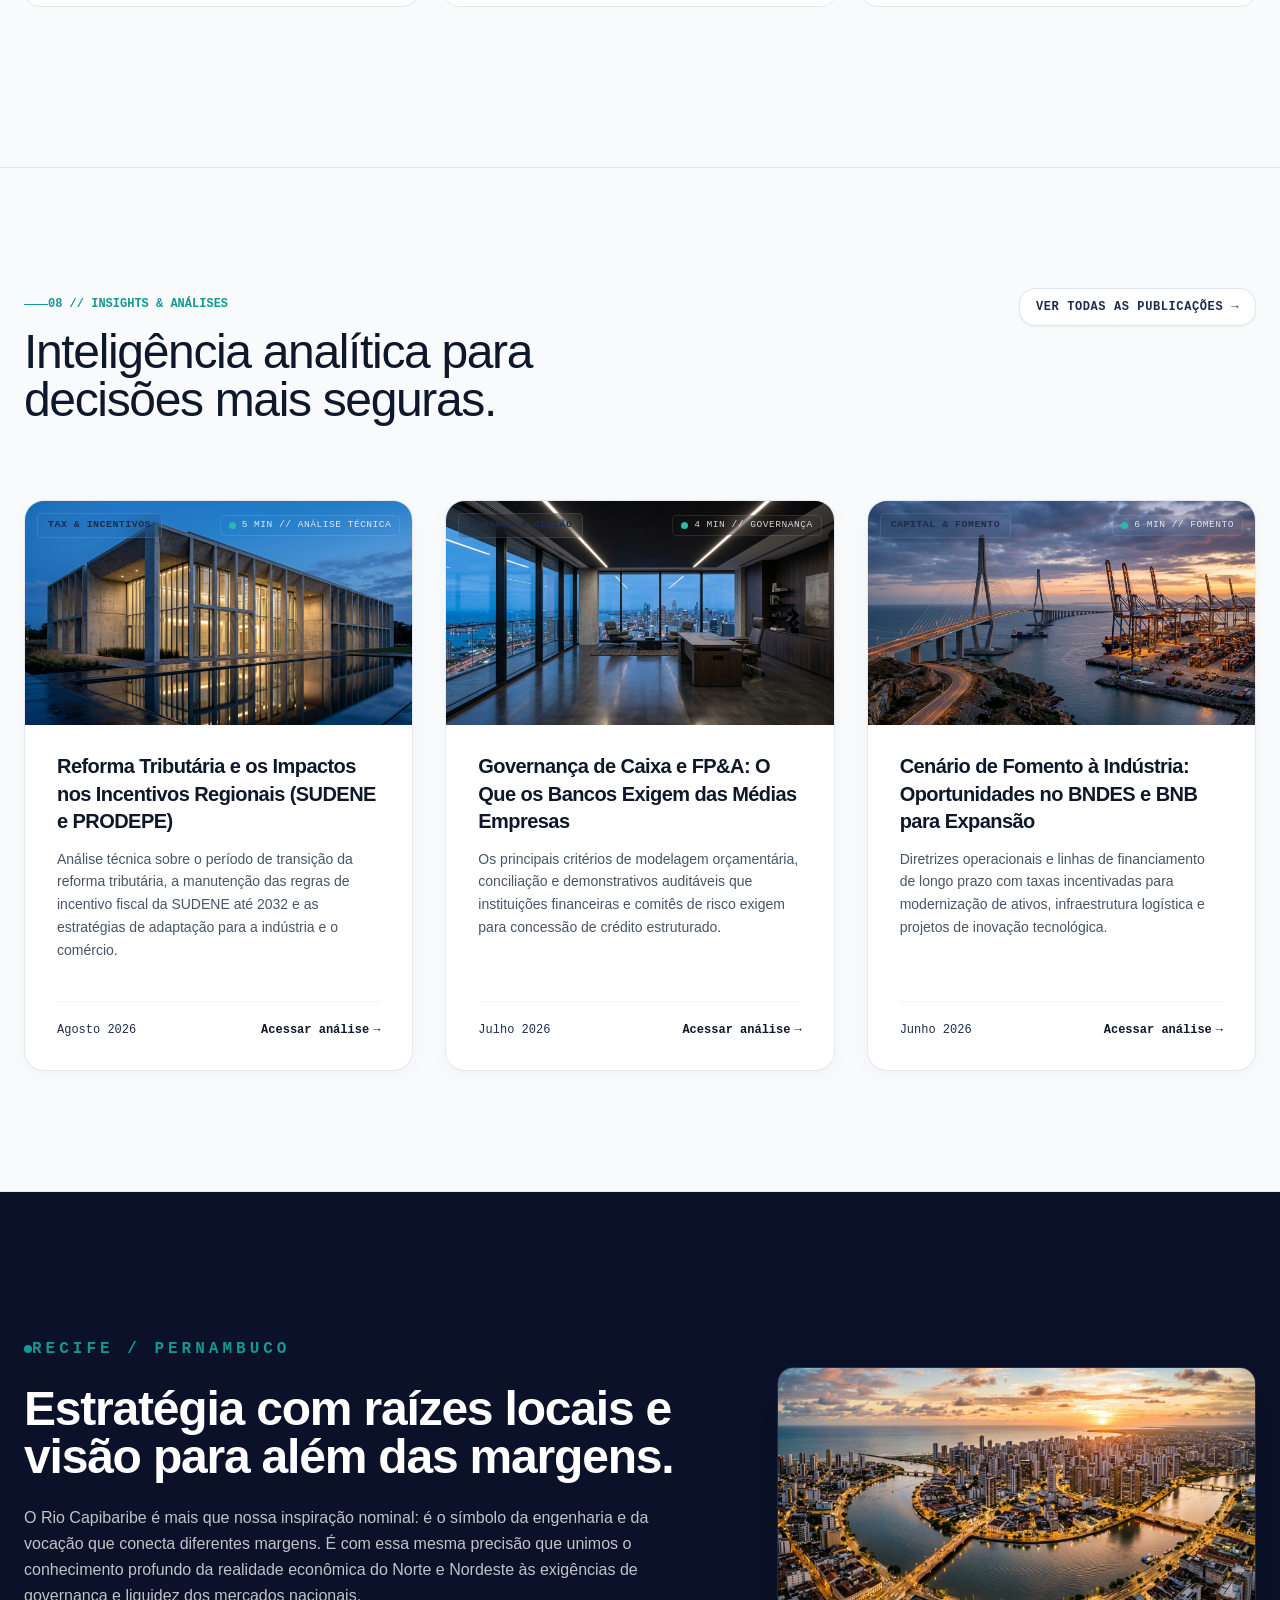
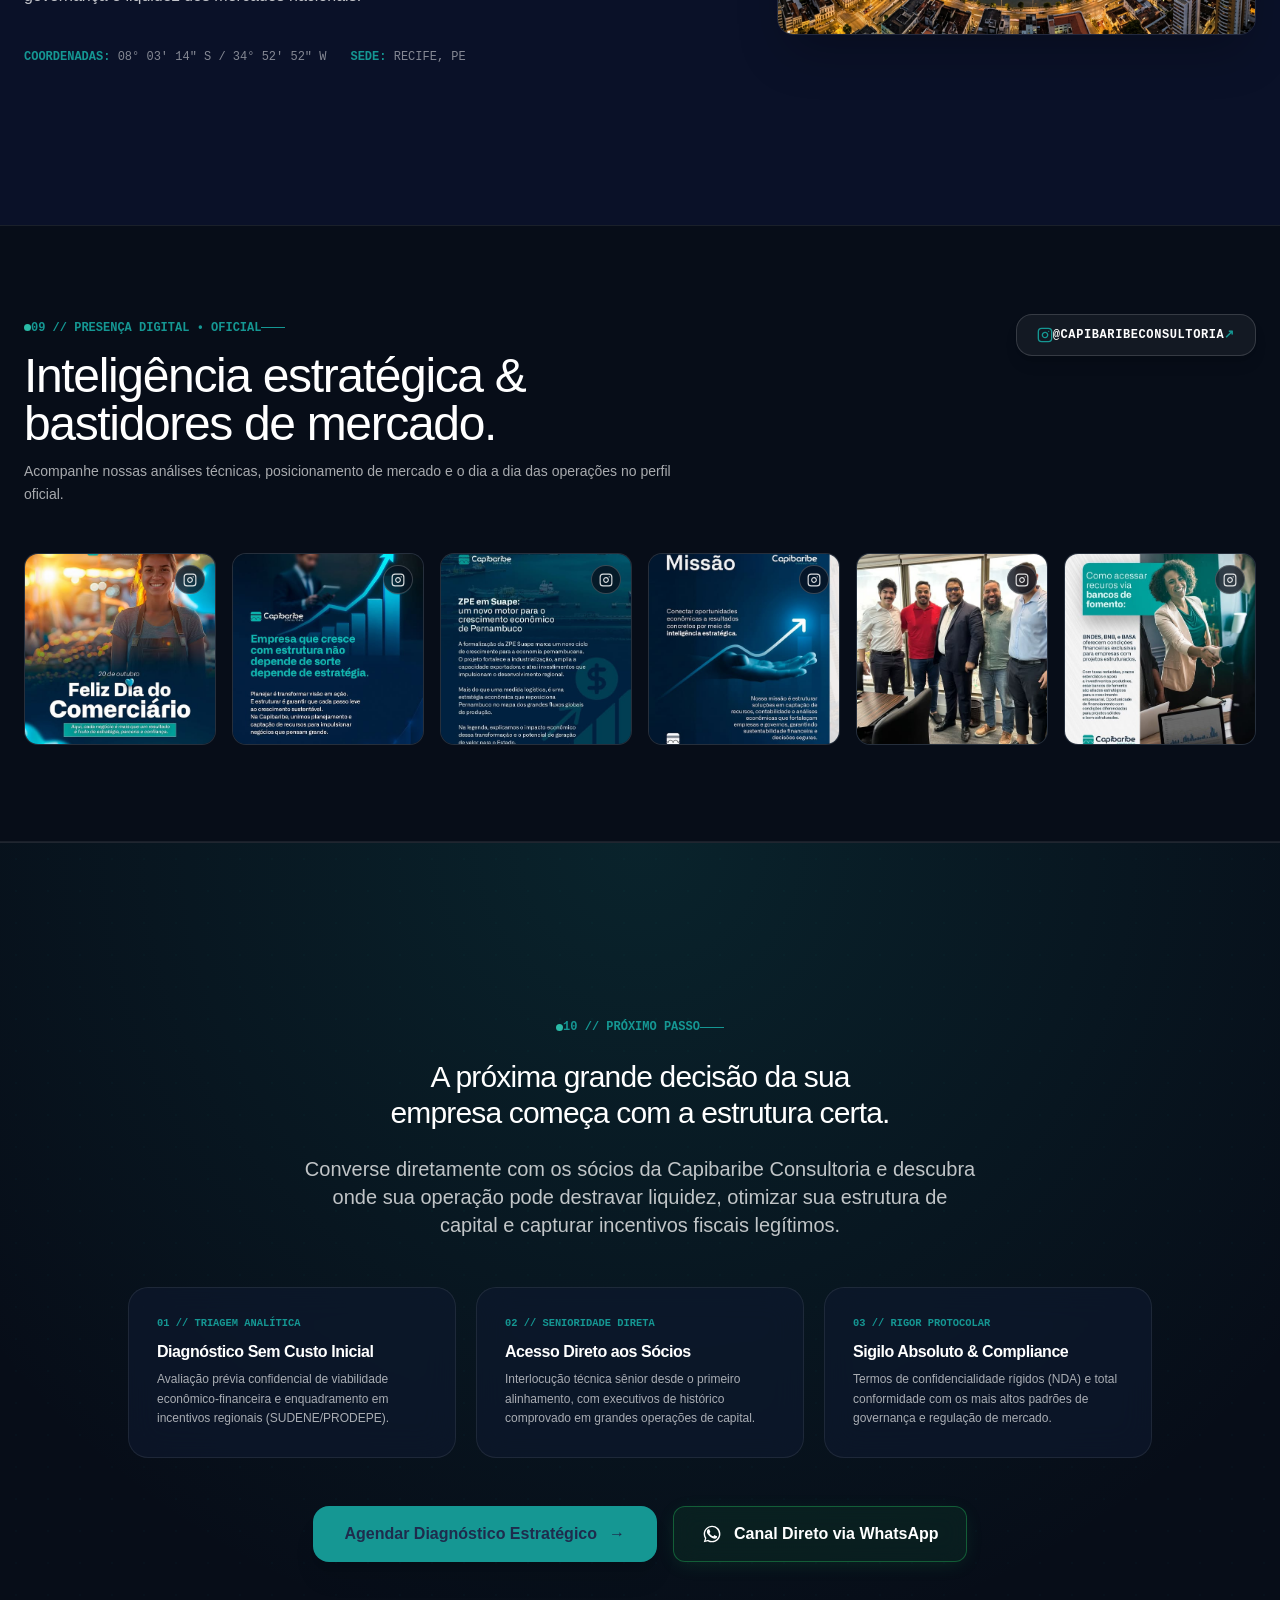
==== commit 5b2fc1e7: "feat(phase3): boutique positioning, authority, 13 sections and refined megamenu" ====
--- a/test/index.html
+++ b/test/index.html
@@ -4,21 +4,99 @@
   <meta charset="utf-8" />
   <base href="/" />
   <meta name="viewport" content="width=device-width, initial-scale=1.0, viewport-fit=cover" />
-  <meta name="theme-color" content="#1E2D4E" />
-  <title>Capibaribe Consultoria</title>
-  <meta name="description" content="Capibaribe Consultoria — Assessoria Financeira e Inteligência Tributária." />
-  <meta property="og:title" content="Capibaribe Consultoria" />
-  <meta property="og:description" content="Capibaribe Consultoria — Assessoria Financeira e Inteligência Tributária." />
+  <meta name="theme-color" content="#070D18" />
+  <title>Capibaribe Consultoria — Boutique de Estratégia, Finanças e Gestão</title>
+  <meta name="description" content="Boutique de estratégia, finanças e gestão empresarial em Recife. Conhecimento, inteligência tributária e governança financeira para transformar complexidade em decisões eficientes." />
+  <meta name="robots" content="index, follow, max-image-preview:large, max-snippet:-1, max-video-preview:-1" />
+  
+  <!-- Canonical -->
+  <link rel="canonical" href="https://www.capibaribeconsultoria.com.br/" />
+  
+  <!-- Favicons & Apple Touch -->
+  <link rel="icon" type="image/svg+xml" href="/public/media/favicon.svg" />
+  <link rel="apple-touch-icon" href="/images/clients/Icon.png" />
+  
+  <!-- Open Graph / Facebook / LinkedIn / WhatsApp -->
   <meta property="og:type" content="website" />
   <meta property="og:url" content="https://www.capibaribeconsultoria.com.br/" />
+  <meta property="og:site_name" content="Capibaribe Consultoria" />
+  <meta property="og:locale" content="pt_BR" />
+  <meta property="og:title" content="Capibaribe Consultoria — Boutique de Estratégia, Finanças e Gestão" />
+  <meta property="og:description" content="Boutique de estratégia, finanças e gestão empresarial em Recife. Conhecimento, inteligência tributária e governança financeira para transformar complexidade em decisões eficientes." />
+  <meta property="og:image" content="https://www.capibaribeconsultoria.com.br/images/hero_recife_opcao_b.jpg" />
+  <meta property="og:image:width" content="1920" />
+  <meta property="og:image:height" content="1080" />
+  <meta property="og:image:alt" content="Capibaribe Consultoria — Estratégia para decisões que movem empresas" />
   
+  <!-- Twitter / X Cards -->
+  <meta name="twitter:card" content="summary_large_image" />
+  <meta name="twitter:title" content="Capibaribe Consultoria — Boutique de Estratégia, Finanças e Gestão" />
+  <meta name="twitter:description" content="Boutique de estratégia, finanças e gestão empresarial em Recife. Conhecimento, inteligência tributária e governança financeira." />
+  <meta name="twitter:image" content="https://www.capibaribeconsultoria.com.br/images/hero_recife_opcao_b.jpg" />
+  
+  <!-- Structured Data / JSON-LD -->
+  <script type="application/ld+json">
+  {
+    "@context": "https://schema.org",
+    "@graph": [
+      {
+        "@type": ["Organization", "ProfessionalService"],
+        "@id": "https://www.capibaribeconsultoria.com.br/#organization",
+        "name": "Capibaribe Consultoria",
+        "alternateName": "Capibaribe Consultoria e Planejamento",
+        "url": "https://www.capibaribeconsultoria.com.br/",
+        "logo": "https://www.capibaribeconsultoria.com.br/images/bbac2ba5a_MARCA.png",
+        "image": "https://www.capibaribeconsultoria.com.br/images/hero_recife_opcao_b.jpg",
+        "description": "Boutique de estratégia, finanças e gestão empresarial. Conhecimento e inteligência técnica para apoiar lideranças em decisões complexas.",
+        "telephone": "+55-81-97340-0191",
+        "email": "contato@capibaribe.consultoria",
+        "address": {
+          "@type": "PostalAddress",
+          "addressLocality": "Recife",
+          "addressRegion": "PE",
+          "addressCountry": "BR"
+        },
+        "geo": {
+          "@type": "GeoCoordinates",
+          "latitude": -8.053889,
+          "longitude": -34.881111
+        },
+        "areaServed": [
+          { "@type": "AdministrativeArea", "name": "Norte" },
+          { "@type": "AdministrativeArea", "name": "Nordeste" },
+          { "@type": "Country", "name": "Brasil" }
+        ],
+        "sameAs": [
+          "https://br.linkedin.com/company/capibaribe-consultoria-e-planejamento",
+          "https://www.instagram.com/capibaribeconsultoria/"
+        ]
+      },
+      {
+        "@type": "Person",
+        "@id": "https://www.capibaribeconsultoria.com.br/#juliana-brito",
+        "name": "Juliana Brito",
+        "jobTitle": "Sócia & Consultora Estratégica",
+        "worksFor": { "@id": "https://www.capibaribeconsultoria.com.br/#organization" },
+        "knowsAbout": ["Planejamento Estratégico", "Gestão Financeira", "Estruturação Empresarial", "Eficiência Tributária"]
+      },
+      {
+        "@type": "WebSite",
+        "@id": "https://www.capibaribeconsultoria.com.br/#website",
+        "url": "https://www.capibaribeconsultoria.com.br/",
+        "name": "Capibaribe Consultoria",
+        "publisher": { "@id": "https://www.capibaribeconsultoria.com.br/#organization" }
+      }
+    ]
+  }
+  </script>
+
   <!-- Fonts: Plus Jakarta Sans, Inter, JetBrains Mono -->
   <link rel="preconnect" href="https://fonts.googleapis.com" />
   <link rel="preconnect" href="https://fonts.gstatic.com" crossorigin />
   <link href="https://fonts.googleapis.com/css2?family=Inter:wght@300;400;500;600;700;800;900&family=JetBrains+Mono:wght@400;500;600;700&family=Plus+Jakarta+Sans:wght@400;500;600;700;800&display=swap" rel="stylesheet" />
   
-  <!-- Production CSS (Local, zero CDN dependency) with cache buster -->
-  <link rel="stylesheet" href="/styles.css?v=20260908_phase14" />
+  <!-- Production CSS with cache buster -->
+  <link rel="stylesheet" href="/styles.css?v=20260908_phase3_sprint1to3" />
 </head>
 <body>
   <div id="root"></div>
@@ -28,7 +106,6 @@
       "imports": {}
     }
   </script>
-  <!-- Standard Plain Script with cache buster -->
-  <script src="/bundle.js?v=20260908_phase14"></script>
+  <script src="/bundle.js?v=20260908_phase3_sprint1to3"></script>
 </body>
 </html>
--- a/styles.css
+++ b/styles.css
@@ -40,7 +40,7 @@
   top: calc(100% + 12px);
   left: 50%;
   transform: translateX(-50%);
-  width: 820px;
+  width: 980px;
   max-width: calc(100vw - 32px);
   background-color: rgba(11, 19, 34, 0.98);
   backdrop-filter: blur(24px);
@@ -1940,3 +1940,257 @@
 }
 
 
+
+
+/* ========================================================
+   FASE 3: BOUTIQUE EDITORIAL — ESTRATÉGIA, FINANÇAS & GESTÃO
+   ======================================================== */
+
+/* 1. Vision & Manifesto Editorial */
+.vision-section {
+  position: relative;
+  background-color: #FFFFFF;
+  padding: 7rem 0 8rem;
+  border-bottom: 1px solid #E2E8F0;
+}
+@media (min-width: 768px) {
+  .vision-section {
+    padding: 9rem 0 10rem;
+  }
+}
+.vision-tagline {
+  font-family: "JetBrains Mono", monospace;
+  font-size: 0.72rem;
+  letter-spacing: 0.28em;
+  text-transform: uppercase;
+  color: #159793;
+  font-weight: 600;
+  display: inline-flex;
+  align-items: center;
+  gap: 0.5rem;
+}
+.vision-headline {
+  font-family: "Inter", -apple-system, BlinkMacSystemFont, sans-serif;
+  font-size: clamp(2.1rem, 4.2vw, 3.6rem);
+  line-height: 1.14;
+  letter-spacing: -0.035em;
+  font-weight: 600;
+  color: #070D18;
+}
+.vision-body {
+  font-size: clamp(1.1rem, 1.8vw, 1.35rem);
+  line-height: 1.7;
+  color: #475569;
+  font-weight: 300;
+}
+
+/* 2. Soluções Estratégicas (Camada Superior Editorial) */
+.solucoes-editorial-section {
+  background-color: #F8FAFC;
+  padding: 6rem 0 7rem;
+  border-bottom: 1px solid #E2E8F0;
+}
+@media (min-width: 768px) {
+  .solucoes-editorial-section {
+    padding: 8rem 0 9rem;
+  }
+}
+.solucao-row-card {
+  background: #FFFFFF;
+  border: 1px solid #E2E8F0;
+  border-radius: 1.25rem;
+  padding: 2.25rem;
+  transition: all 0.3s cubic-bezier(0.16, 1, 0.3, 1);
+  display: flex;
+  flex-direction: column;
+  justify-content: space-between;
+}
+.solucao-row-card:hover {
+  border-color: rgba(21, 151, 147, 0.6);
+  box-shadow: 0 20px 40px -15px rgba(7, 13, 24, 0.08);
+  transform: translateY(-3px);
+}
+
+/* 3. Abordagem Capibaribe */
+.abordagem-section {
+  background-color: #070D18;
+  color: #FFFFFF;
+  padding: 7rem 0 8rem;
+  position: relative;
+  overflow: hidden;
+}
+@media (min-width: 768px) {
+  .abordagem-section {
+    padding: 9rem 0 10rem;
+  }
+}
+.abordagem-step-card {
+  background: rgba(255, 255, 255, 0.03);
+  border: 1px solid rgba(255, 255, 255, 0.08);
+  border-radius: 1rem;
+  padding: 2.25rem 1.75rem;
+  transition: all 0.3s ease;
+}
+.abordagem-step-card:hover {
+  background: rgba(255, 255, 255, 0.06);
+  border-color: rgba(21, 151, 147, 0.5);
+}
+
+/* 4. Pessoas & Liderança Executiva */
+.pessoas-section {
+  background-color: #FFFFFF;
+  padding: 7rem 0 8rem;
+  border-bottom: 1px solid #E2E8F0;
+}
+@media (min-width: 768px) {
+  .pessoas-section {
+    padding: 9rem 0 10rem;
+  }
+}
+.pessoa-portrait-wrapper {
+  position: relative;
+  border-radius: 1.5rem;
+  overflow: hidden;
+  box-shadow: 0 25px 50px -12px rgba(7, 13, 24, 0.15);
+  background-color: #F1F5F9;
+  width: 100%;
+  max-width: 440px;
+  margin: 0 auto;
+}
+.pessoa-portrait-wrapper img {
+  width: 100%;
+  height: 100%;
+  aspect-ratio: 4 / 5;
+  object-fit: cover;
+  object-position: top center;
+  display: block;
+}
+
+/* 5. Para Quem Trabalhamos */
+.para-quem-section {
+  background-color: #F8FAFC;
+  padding: 7rem 0 8rem;
+  border-bottom: 1px solid #E2E8F0;
+}
+@media (min-width: 768px) {
+  .para-quem-section {
+    padding: 9rem 0 10rem;
+  }
+}
+.para-quem-card {
+  background-color: #FFFFFF;
+  border: 1px solid #E2E8F0;
+  border-radius: 1rem;
+  padding: 2rem 1.75rem;
+  transition: all 0.3s ease;
+}
+.para-quem-card:hover {
+  border-color: rgba(21, 151, 147, 0.5);
+  box-shadow: 0 12px 28px -10px rgba(7, 13, 24, 0.06);
+  transform: translateY(-2px);
+}
+
+/* 6. Identidade Recife */
+.recife-section {
+  background-color: #0A1128;
+  color: #FFFFFF;
+  padding: 7rem 0 8rem;
+  position: relative;
+  overflow: hidden;
+}
+@media (min-width: 768px) {
+  .recife-section {
+    padding: 9rem 0 10rem;
+  }
+}
+
+/* 7. Megamenu 3 Colunas + Bloco Lateral */
+.megamenu-3col-panel {
+  position: absolute;
+  top: 100%;
+  left: 0;
+  width: 100%;
+  background: rgba(7, 13, 24, 0.96);
+  backdrop-filter: blur(20px);
+  -webkit-backdrop-filter: blur(20px);
+  border-top: 1px solid rgba(255, 255, 255, 0.08);
+  border-bottom: 1px solid rgba(21, 151, 147, 0.3);
+  box-shadow: 0 25px 60px rgba(0, 0, 0, 0.5);
+  padding: 2.5rem 0;
+  animation: fadeInDown 0.25s ease-out;
+}
+@keyframes fadeInDown {
+  from { opacity: 0; transform: translateY(-8px); }
+  to { opacity: 1; transform: translateY(0); }
+}
+
+.megamenu-phase3-grid {
+  display: grid;
+  grid-template-columns: 1fr 1.15fr 1.15fr 1.55fr;
+  gap: 2.25rem;
+  align-items: start;
+}
+.megamenu-side-editorial {
+  border-left: 1px solid rgba(255, 255, 255, 0.12);
+  padding-left: 1.75rem;
+  display: flex;
+  flex-direction: column;
+  justify-content: space-between;
+  height: 100%;
+}
+.megamenu-side-editorial a {
+  white-space: nowrap;
+  font-size: 0.7rem;
+  padding: 0.7rem 0.9rem;
+  letter-spacing: 0.04em;
+}
+
+/* ===================================================
+   FASE 3: GRIDS EDITORIAIS ROBUSTOS (DESKTOP & MOBILE)
+   =================================================== */
+
+@media (min-width: 1024px) {
+  .lg\:col-span-5 { grid-column: span 5 / span 5; }
+  .lg\:col-span-6 { grid-column: span 6 / span 6; }
+  .lg\:col-span-7 { grid-column: span 7 / span 7; }
+}
+
+.editorial-grid-7-5 {
+  display: grid;
+  grid-template-columns: 1fr;
+  gap: 2.5rem;
+  align-items: center;
+}
+@media (min-width: 1024px) {
+  .editorial-grid-7-5 {
+    grid-template-columns: 1.35fr 0.95fr;
+    gap: 4.5rem;
+  }
+}
+
+.editorial-grid-5-7 {
+  display: grid;
+  grid-template-columns: 1fr;
+  gap: 2.5rem;
+  align-items: center;
+}
+@media (min-width: 1024px) {
+  .editorial-grid-5-7 {
+    grid-template-columns: 0.85fr 1.35fr;
+    gap: 4.5rem;
+  }
+}
+
+.editorial-grid-8-4 {
+  display: grid;
+  grid-template-columns: 1fr;
+  gap: 2.5rem;
+  align-items: start;
+}
+@media (min-width: 1024px) {
+  .editorial-grid-8-4 {
+    grid-template-columns: 1.4fr 0.85fr;
+    gap: 4.5rem;
+  }
+}
+
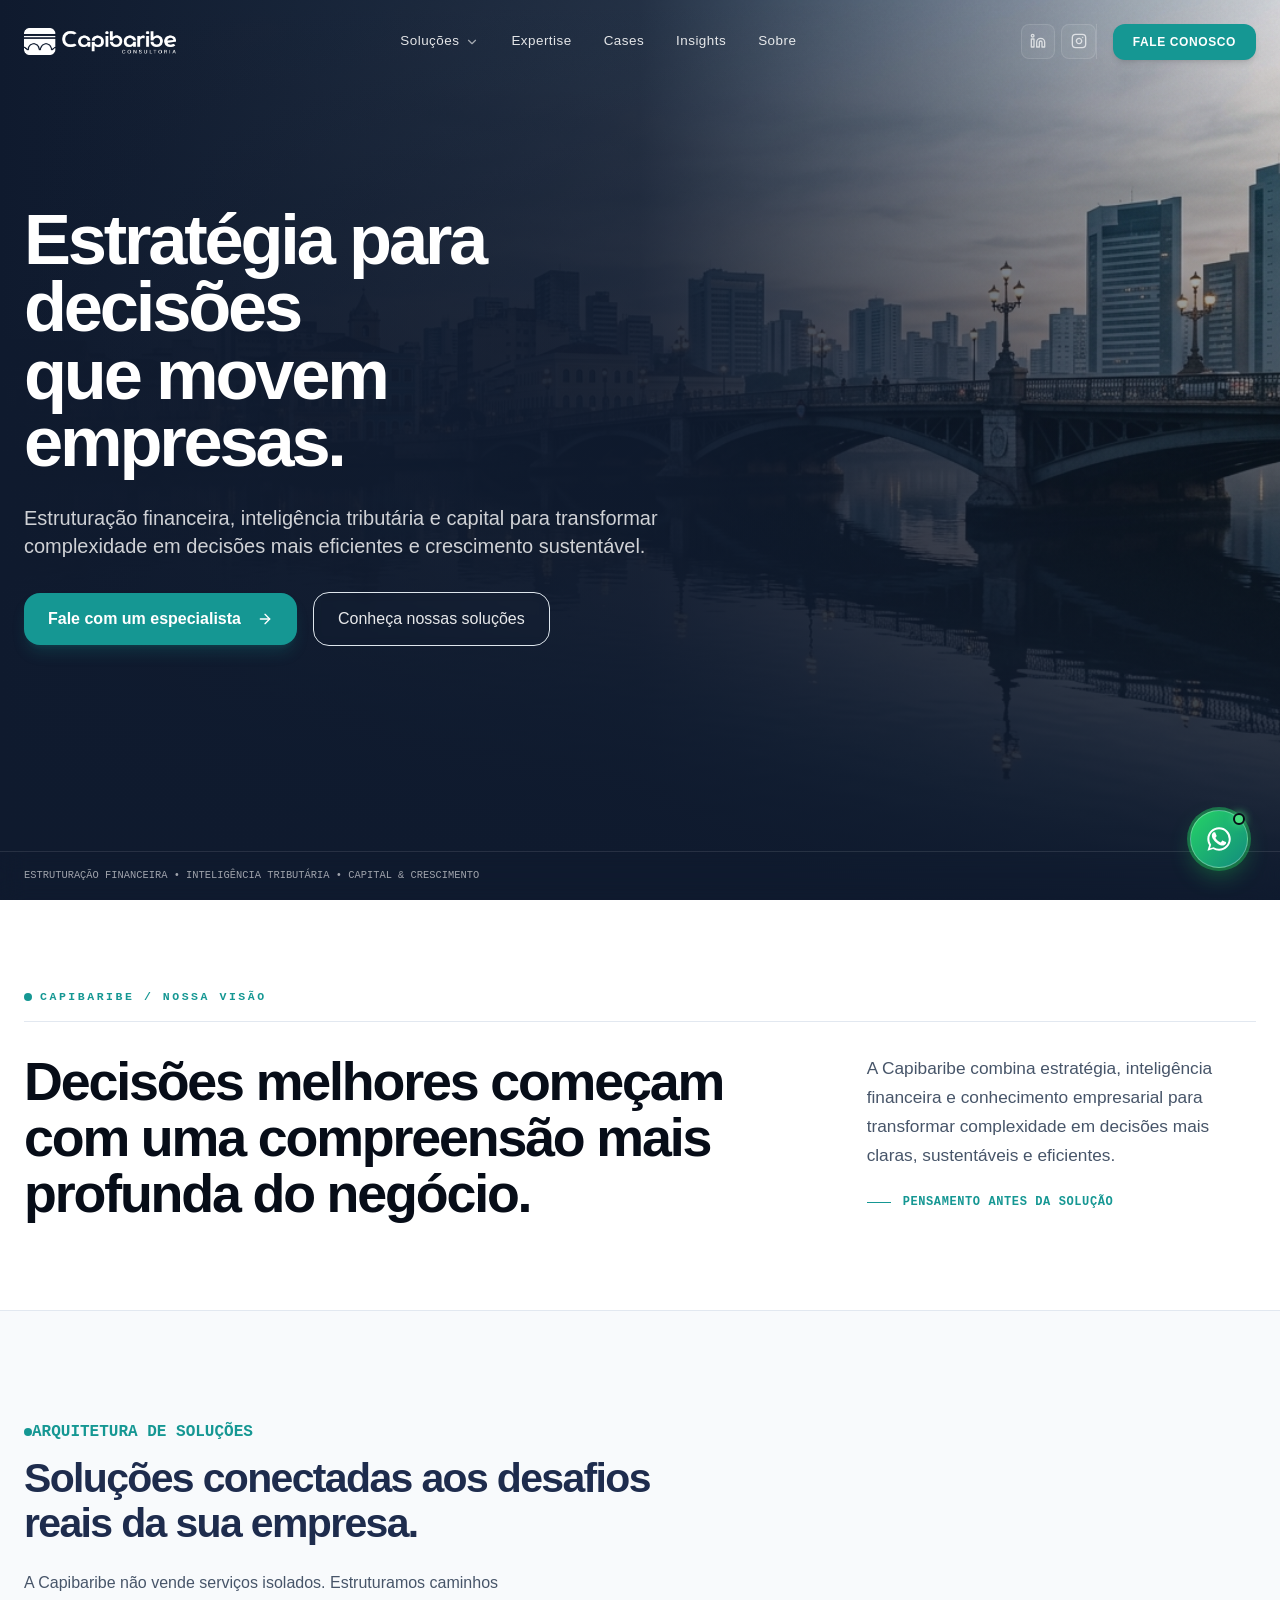
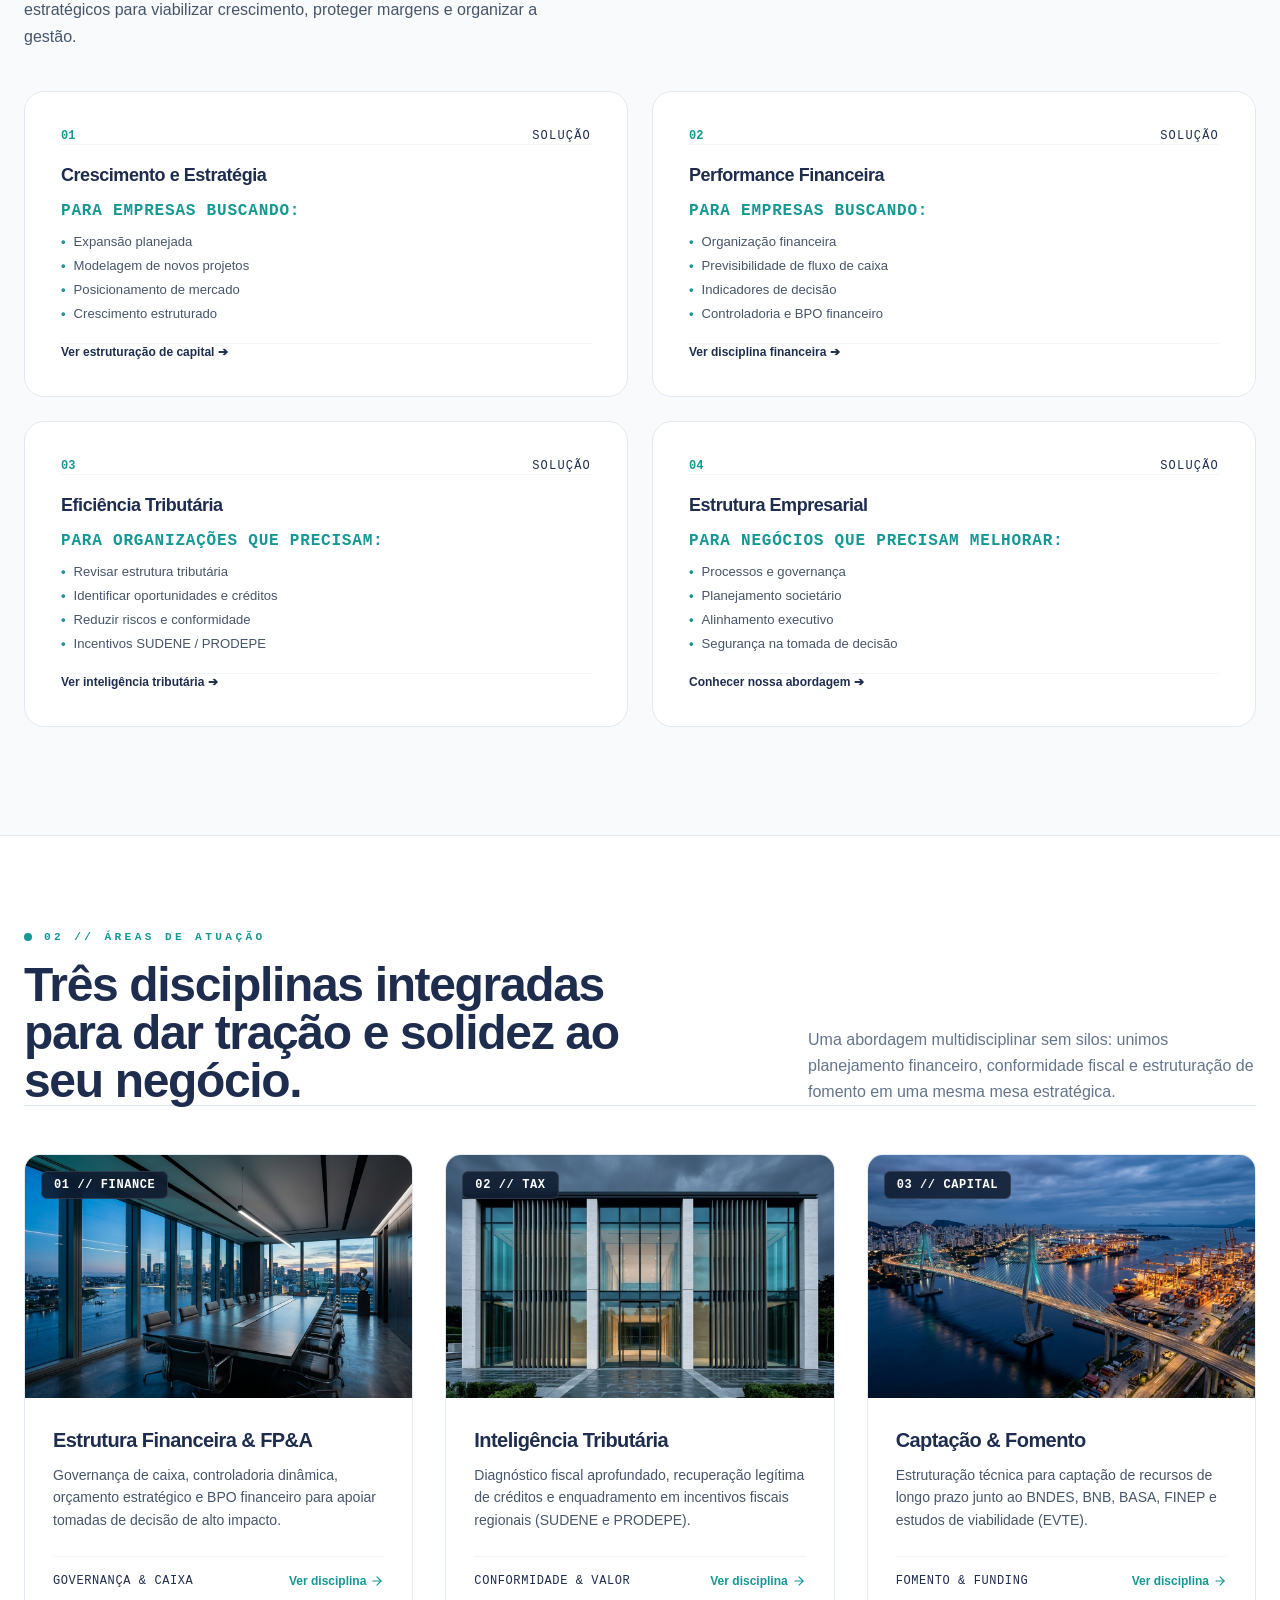
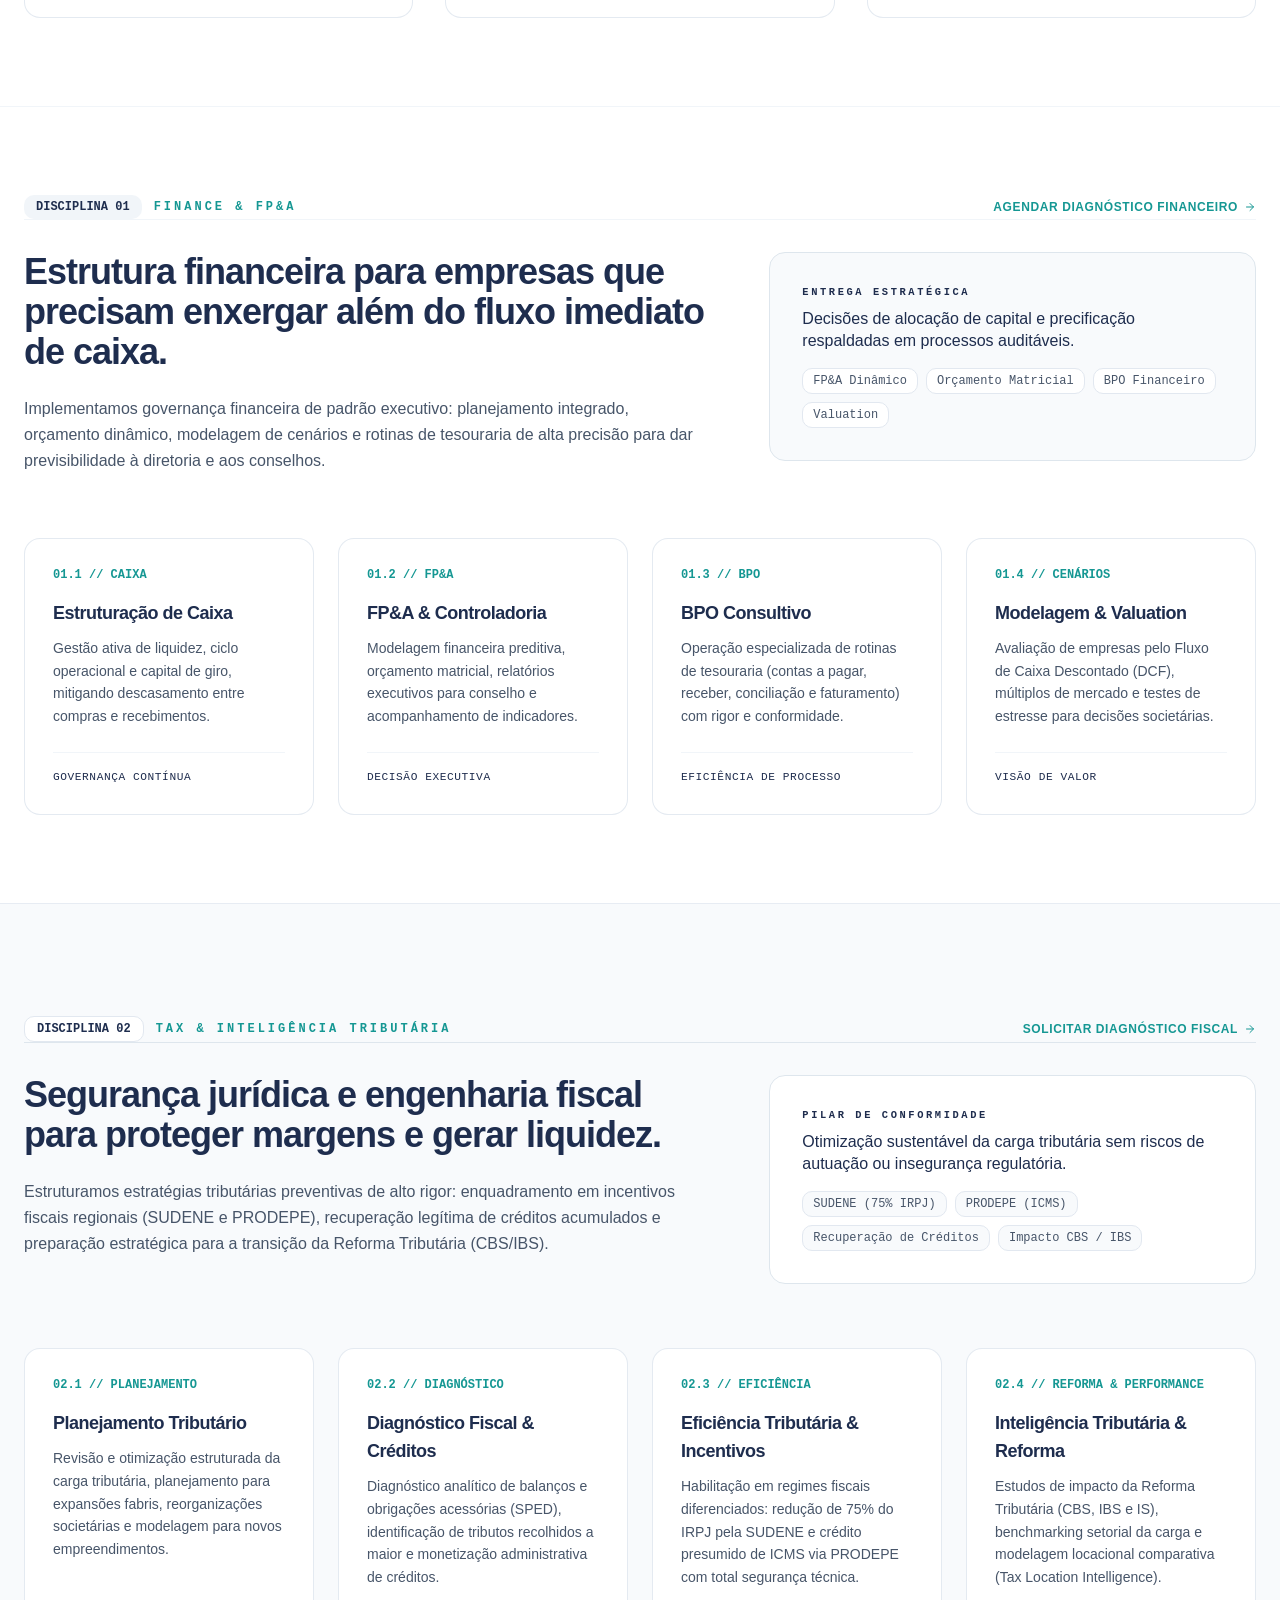
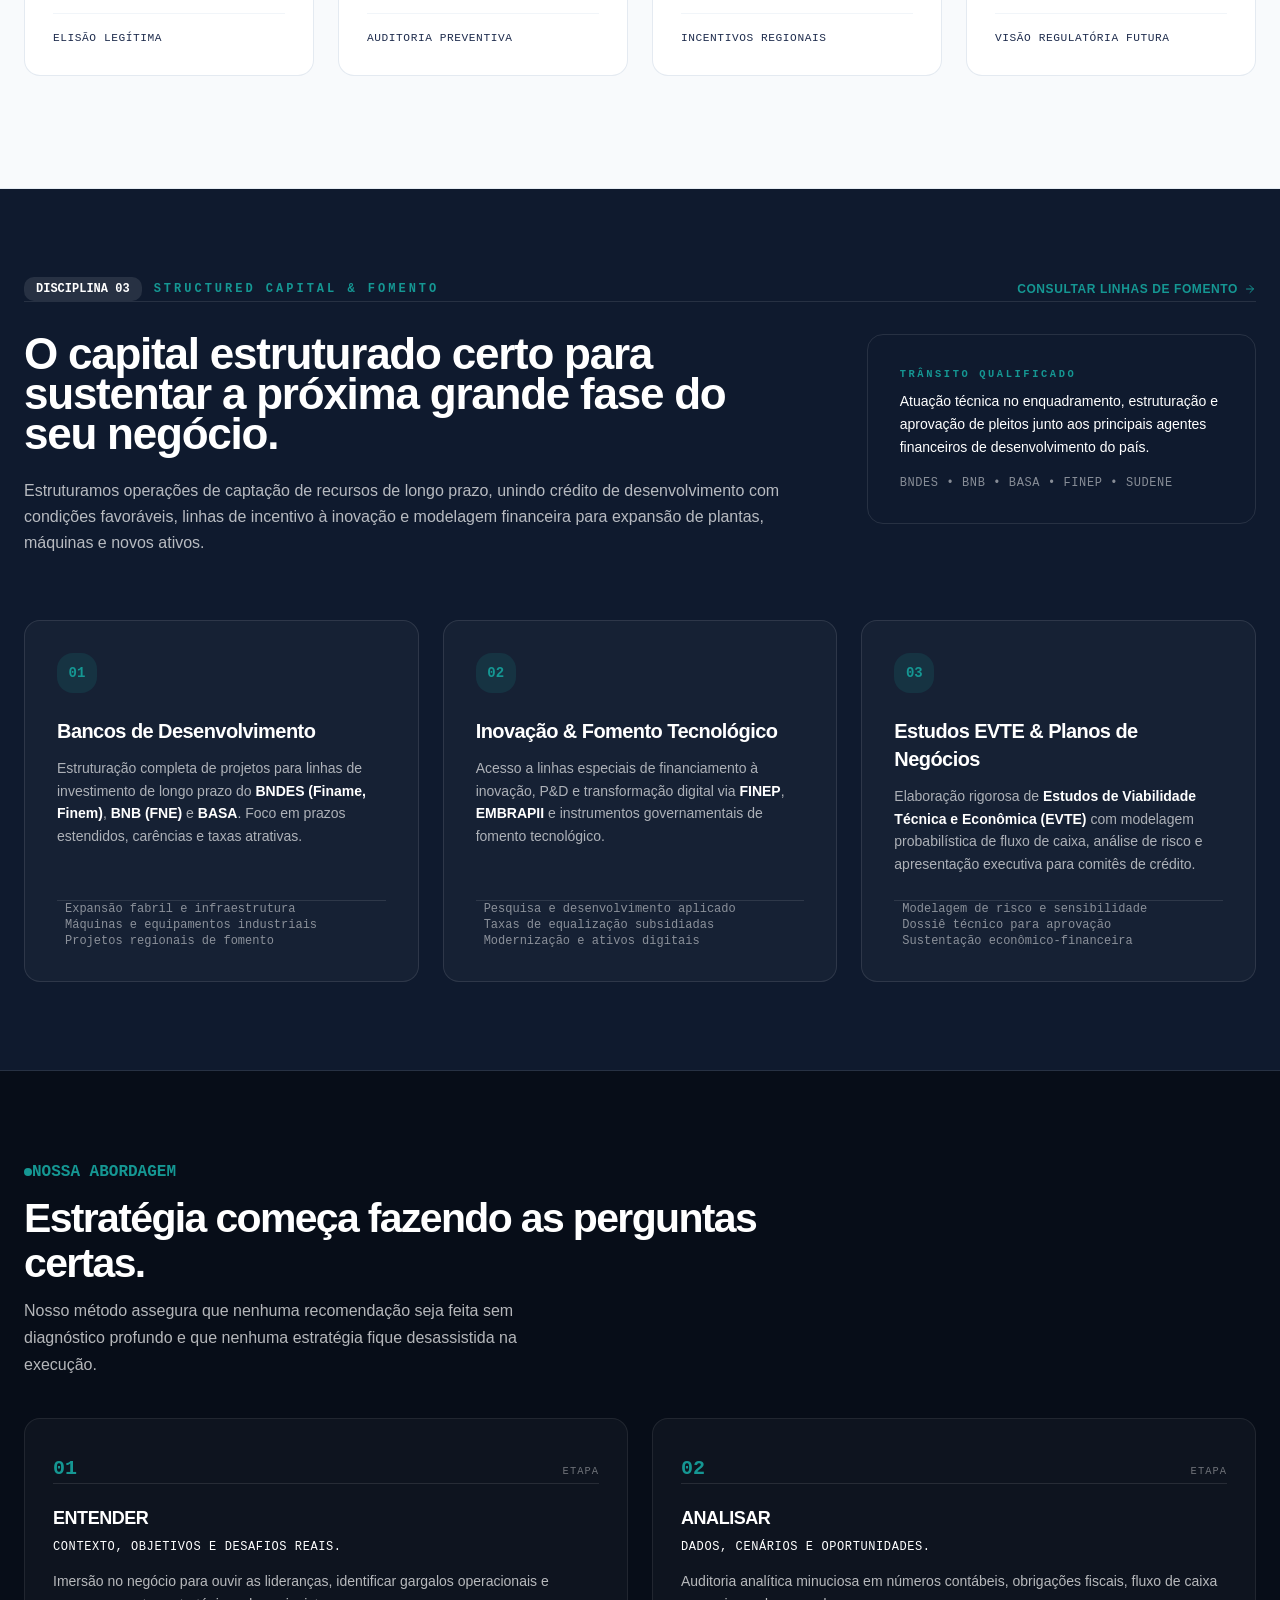
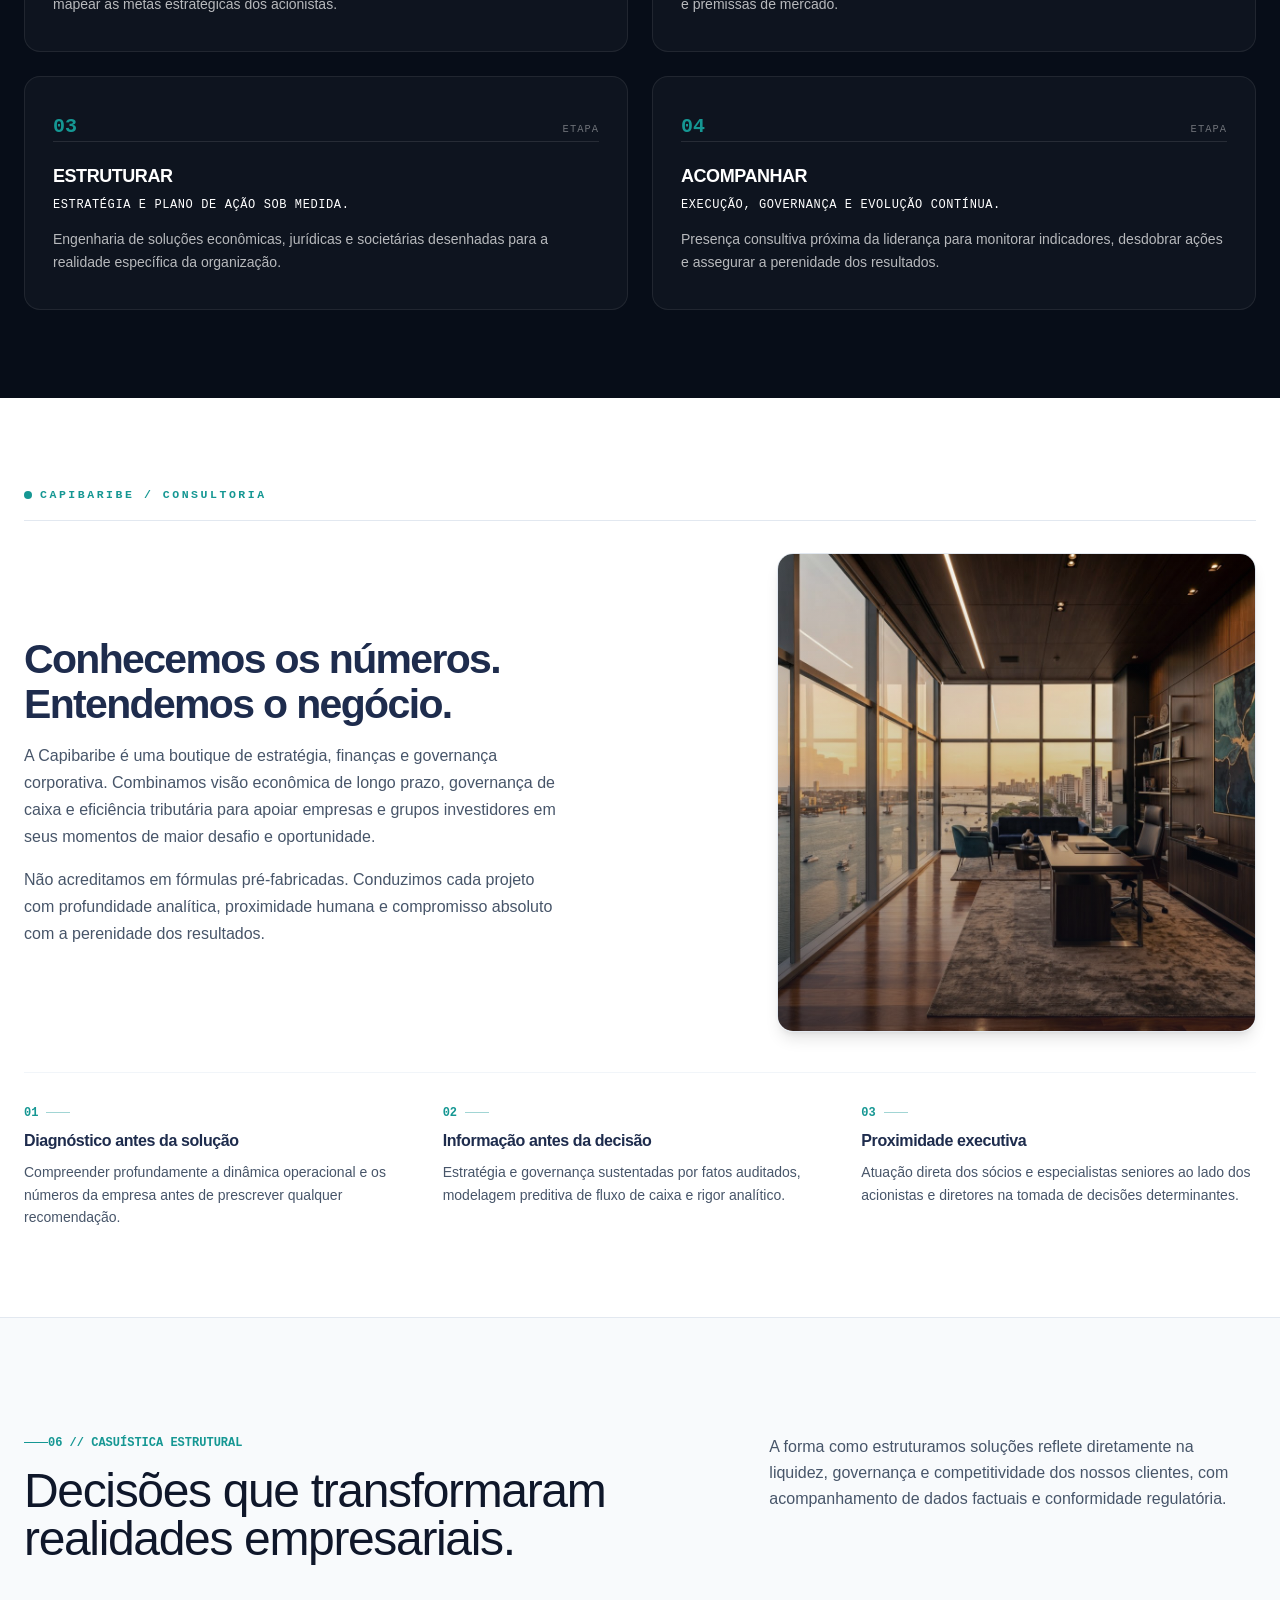
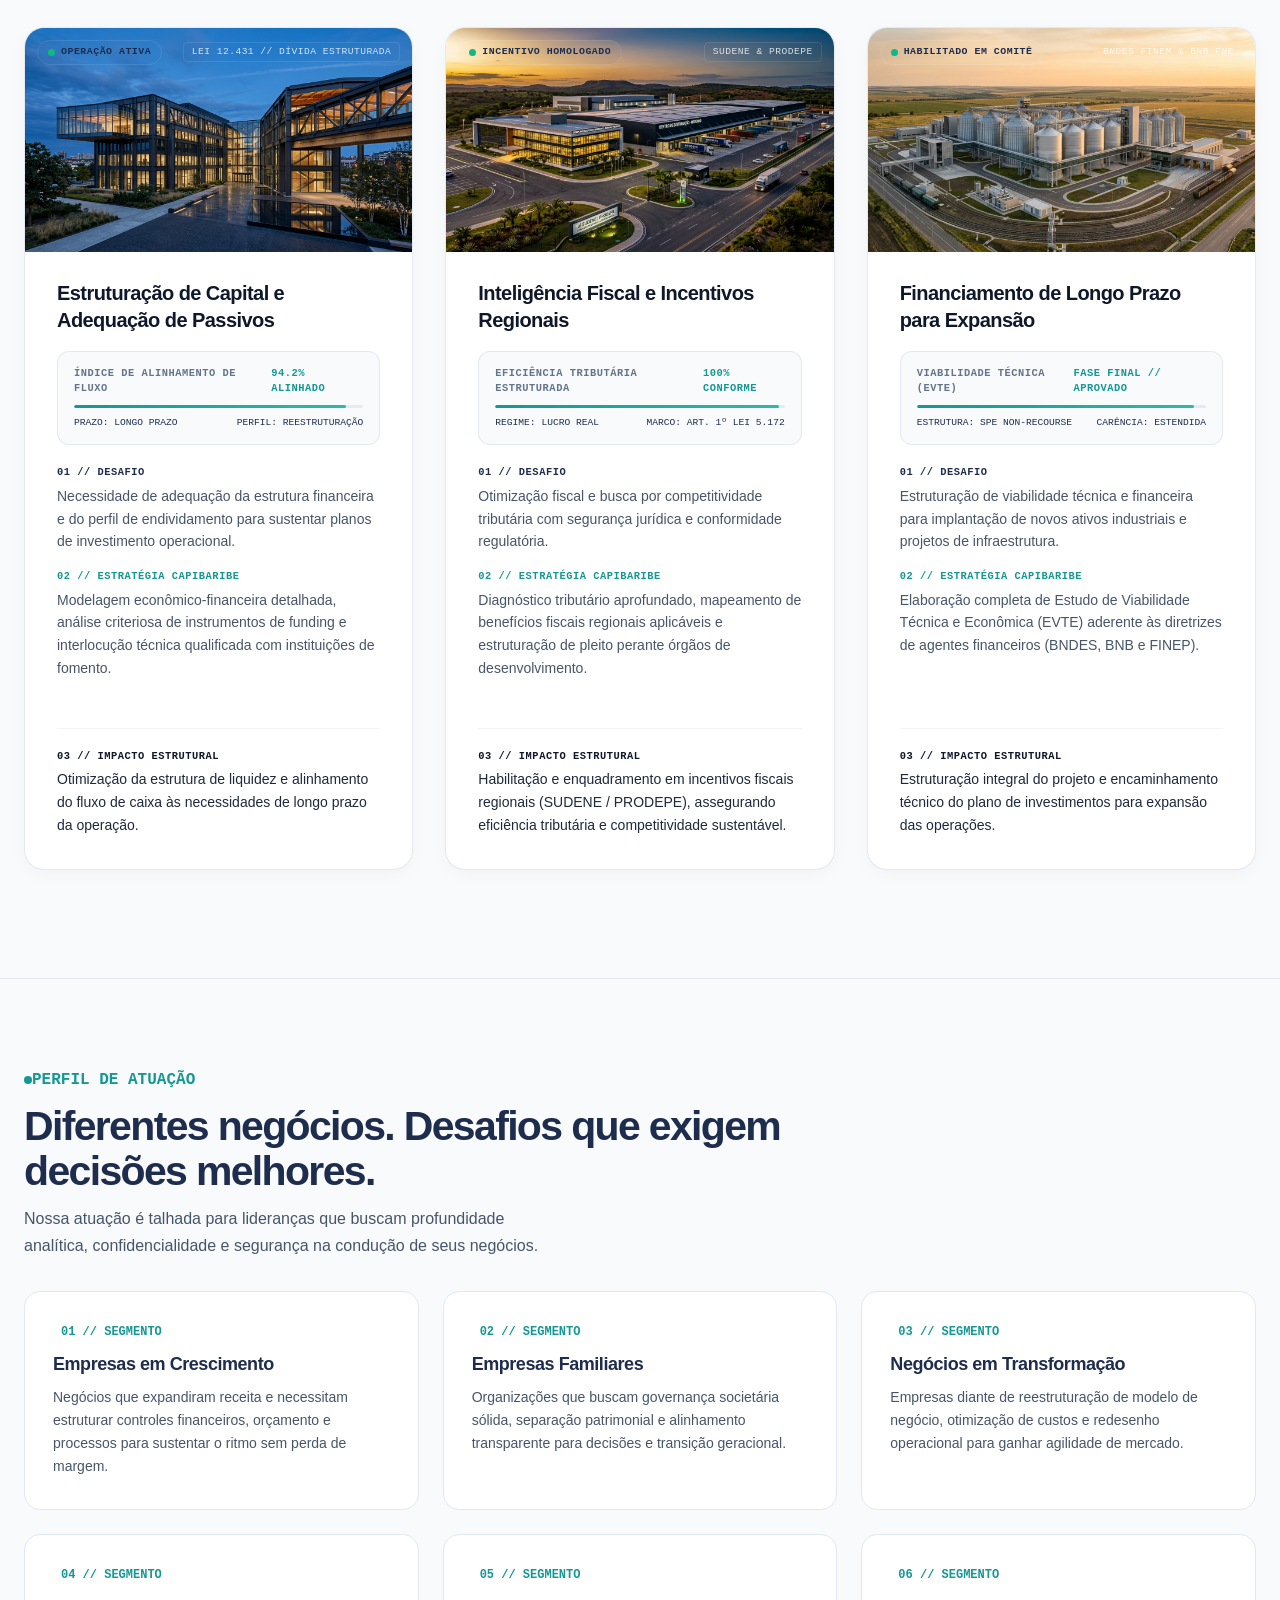
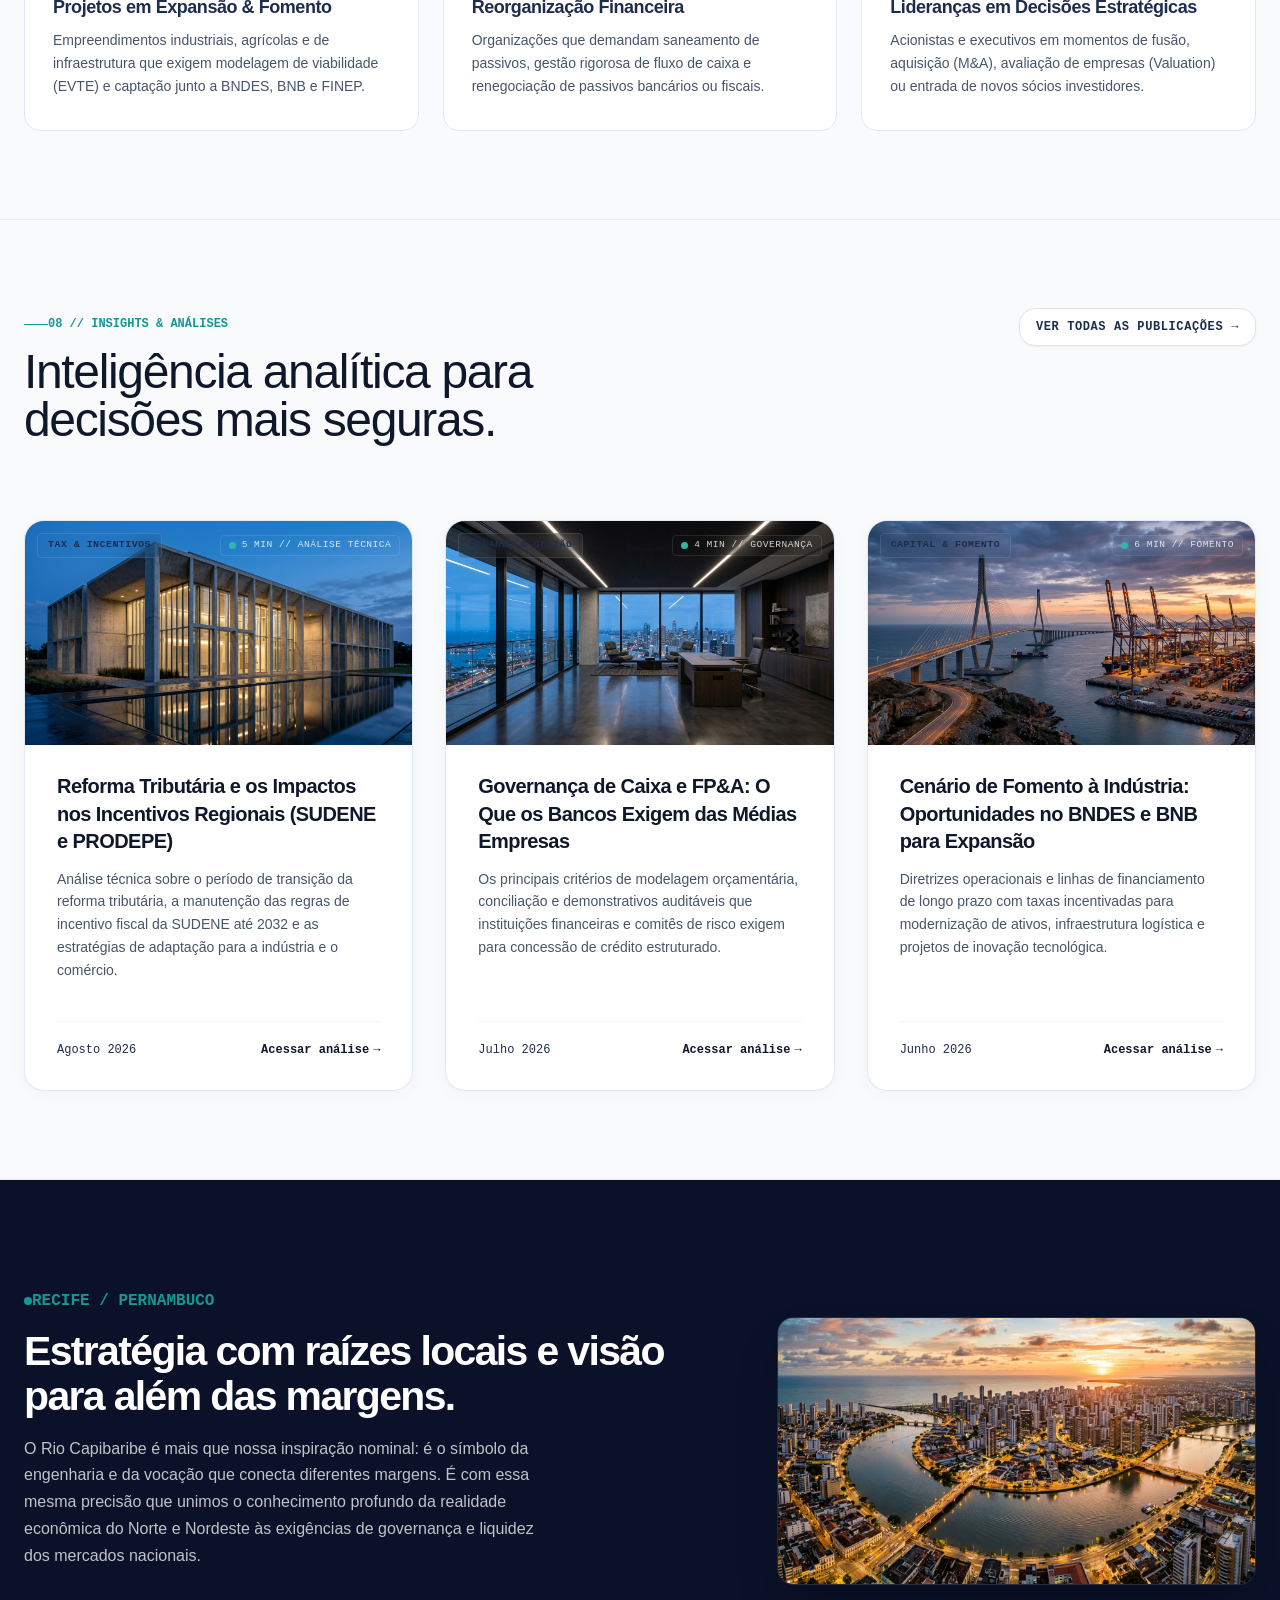
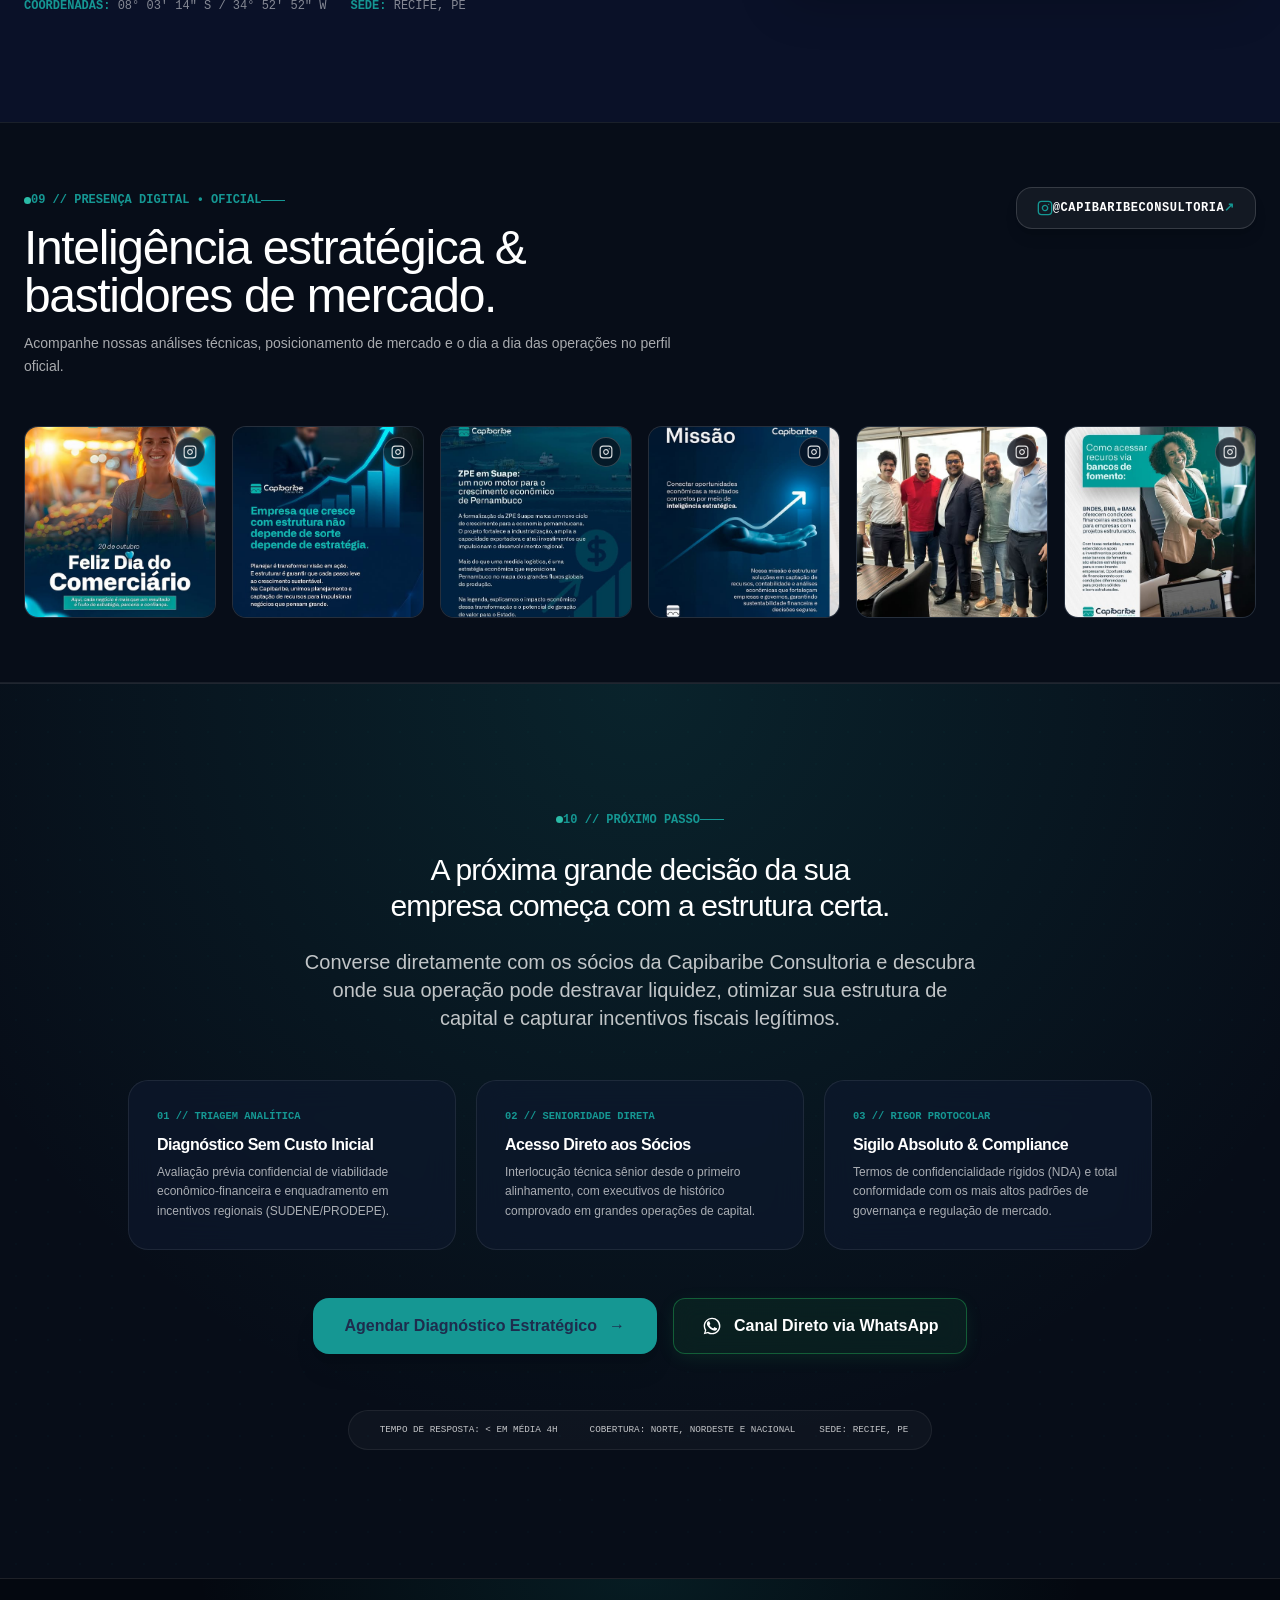
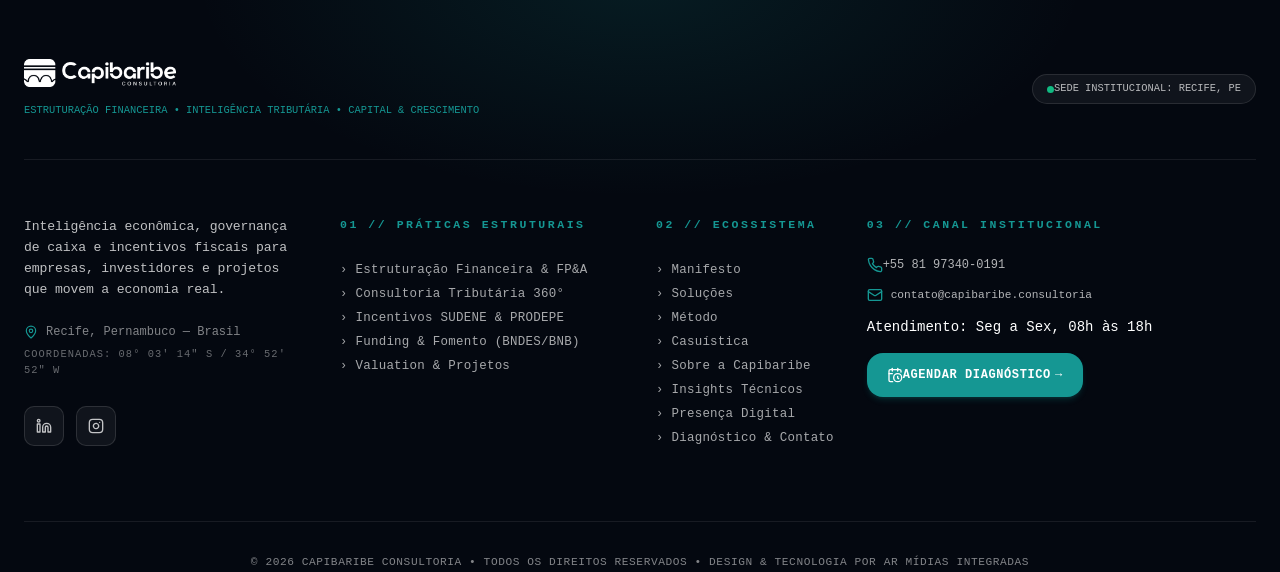
==== commit dd7da9ae: "feat(systemic): typography scale, rhythm tokens, compact header, redesigned sobre and remove leaders" ====
--- a/test/index.html
+++ b/test/index.html
@@ -72,14 +72,6 @@
         ]
       },
       {
-        "@type": "Person",
-        "@id": "https://www.capibaribeconsultoria.com.br/#juliana-brito",
-        "name": "Juliana Brito",
-        "jobTitle": "Sócia & Consultora Estratégica",
-        "worksFor": { "@id": "https://www.capibaribeconsultoria.com.br/#organization" },
-        "knowsAbout": ["Planejamento Estratégico", "Gestão Financeira", "Estruturação Empresarial", "Eficiência Tributária"]
-      },
-      {
         "@type": "WebSite",
         "@id": "https://www.capibaribeconsultoria.com.br/#website",
         "url": "https://www.capibaribeconsultoria.com.br/",
--- a/styles.css
+++ b/styles.css
@@ -1,5 +1,129 @@
 *,:before,:after{--tw-border-spacing-x: 0;--tw-border-spacing-y: 0;--tw-translate-x: 0;--tw-translate-y: 0;--tw-rotate: 0;--tw-skew-x: 0;--tw-skew-y: 0;--tw-scale-x: 1;--tw-scale-y: 1;--tw-pan-x: ;--tw-pan-y: ;--tw-pinch-zoom: ;--tw-scroll-snap-strictness: proximity;--tw-gradient-from-position: ;--tw-gradient-via-position: ;--tw-gradient-to-position: ;--tw-ordinal: ;--tw-slashed-zero: ;--tw-numeric-figure: ;--tw-numeric-spacing: ;--tw-numeric-fraction: ;--tw-ring-inset: ;--tw-ring-offset-width: 0px;--tw-ring-offset-color: #fff;--tw-ring-color: rgb(59 130 246 / .5);--tw-ring-offset-shadow: 0 0 #0000;--tw-ring-shadow: 0 0 #0000;--tw-shadow: 0 0 #0000;--tw-shadow-colored: 0 0 #0000;--tw-blur: ;--tw-brightness: ;--tw-contrast: ;--tw-grayscale: ;--tw-hue-rotate: ;--tw-invert: ;--tw-saturate: ;--tw-sepia: ;--tw-drop-shadow: ;--tw-backdrop-blur: ;--tw-backdrop-brightness: ;--tw-backdrop-contrast: ;--tw-backdrop-grayscale: ;--tw-backdrop-hue-rotate: ;--tw-backdrop-invert: ;--tw-backdrop-opacity: ;--tw-backdrop-saturate: ;--tw-backdrop-sepia: ;--tw-contain-size: ;--tw-contain-layout: ;--tw-contain-paint: ;--tw-contain-style: }::backdrop{--tw-border-spacing-x: 0;--tw-border-spacing-y: 0;--tw-translate-x: 0;--tw-translate-y: 0;--tw-rotate: 0;--tw-skew-x: 0;--tw-skew-y: 0;--tw-scale-x: 1;--tw-scale-y: 1;--tw-pan-x: ;--tw-pan-y: ;--tw-pinch-zoom: ;--tw-scroll-snap-strictness: proximity;--tw-gradient-from-position: ;--tw-gradient-via-position: ;--tw-gradient-to-position: ;--tw-ordinal: ;--tw-slashed-zero: ;--tw-numeric-figure: ;--tw-numeric-spacing: ;--tw-numeric-fraction: ;--tw-ring-inset: ;--tw-ring-offset-width: 0px;--tw-ring-offset-color: #fff;--tw-ring-color: rgb(59 130 246 / .5);--tw-ring-offset-shadow: 0 0 #0000;--tw-ring-shadow: 0 0 #0000;--tw-shadow: 0 0 #0000;--tw-shadow-colored: 0 0 #0000;--tw-blur: ;--tw-brightness: ;--tw-contrast: ;--tw-grayscale: ;--tw-hue-rotate: ;--tw-invert: ;--tw-saturate: ;--tw-sepia: ;--tw-drop-shadow: ;--tw-backdrop-blur: ;--tw-backdrop-brightness: ;--tw-backdrop-contrast: ;--tw-backdrop-grayscale: ;--tw-backdrop-hue-rotate: ;--tw-backdrop-invert: ;--tw-backdrop-opacity: ;--tw-backdrop-saturate: ;--tw-backdrop-sepia: ;--tw-contain-size: ;--tw-contain-layout: ;--tw-contain-paint: ;--tw-contain-style: }*,:before,:after{box-sizing:border-box;border-width:0;border-style:solid;border-color:#e5e7eb}:before,:after{--tw-content: ""}html,:host{line-height:1.5;-webkit-text-size-adjust:100%;-moz-tab-size:4;-o-tab-size:4;tab-size:4;font-family:ui-sans-serif,system-ui,sans-serif,"Apple Color Emoji","Segoe UI Emoji",Segoe UI Symbol,"Noto Color Emoji";font-feature-settings:normal;font-variation-settings:normal;-webkit-tap-highlight-color:transparent}body{margin:0;line-height:inherit}hr{height:0;color:inherit;border-top-width:1px}abbr:where([title]){-webkit-text-decoration:underline dotted;text-decoration:underline dotted}h1,h2,h3,h4,h5,h6{font-size:inherit;font-weight:inherit}a{color:inherit;text-decoration:inherit}b,strong{font-weight:bolder}code,kbd,samp,pre{font-family:JetBrains Mono,ui-monospace,SFMono-Regular,Menlo,Monaco,Consolas,monospace;font-feature-settings:normal;font-variation-settings:normal;font-size:1em}small{font-size:80%}sub,sup{font-size:75%;line-height:0;position:relative;vertical-align:baseline}sub{bottom:-.25em}sup{top:-.5em}table{text-indent:0;border-color:inherit;border-collapse:collapse}button,input,optgroup,select,textarea{font-family:inherit;font-feature-settings:inherit;font-variation-settings:inherit;font-size:100%;font-weight:inherit;line-height:inherit;letter-spacing:inherit;color:inherit;margin:0;padding:0}button,select{text-transform:none}button,input:where([type=button]),input:where([type=reset]),input:where([type=submit]){-webkit-appearance:button;background-color:transparent;background-image:none}:-moz-focusring{outline:auto}:-moz-ui-invalid{box-shadow:none}progress{vertical-align:baseline}::-webkit-inner-spin-button,::-webkit-outer-spin-button{height:auto}[type=search]{-webkit-appearance:textfield;outline-offset:-2px}::-webkit-search-decoration{-webkit-appearance:none}::-webkit-file-upload-button{-webkit-appearance:button;font:inherit}summary{display:list-item}blockquote,dl,dd,h1,h2,h3,h4,h5,h6,hr,figure,p,pre{margin:0}fieldset{margin:0;padding:0}legend{padding:0}ol,ul,menu{list-style:none;margin:0;padding:0}dialog{padding:0}textarea{resize:vertical}input::-moz-placeholder,textarea::-moz-placeholder{opacity:1;color:#9ca3af}input::placeholder,textarea::placeholder{opacity:1;color:#9ca3af}button,[role=button]{cursor:pointer}:disabled{cursor:default}img,svg,video,canvas,audio,iframe,embed,object{display:block;vertical-align:middle}img,video{max-width:100%;height:auto}[hidden]:where(:not([hidden=until-found])){display:none}:root{--background: 210 40% 98%;--foreground: 222 44% 21%;--card: 0 0% 100%;--card-foreground: 222 44% 21%;--popover: 0 0% 100%;--popover-foreground: 222 44% 21%;--primary: 222 44% 21%;--primary-foreground: 0 0% 100%;--secondary: 210 40% 94%;--secondary-foreground: 222 44% 21%;--muted: 210 40% 94%;--muted-foreground: 215 16% 47%;--accent: 172 63% 45%;--accent-foreground: 222 44% 21%;--destructive: 0 84% 60%;--destructive-foreground: 0 0% 98%;--border: 210 30% 90%;--input: 210 30% 90%;--ring: 172 63% 45%;--chart-1: 172 63% 45%;--chart-2: 222 44% 21%;--chart-3: 197 37% 40%;--chart-4: 43 74% 66%;--chart-5: 27 87% 67%;--radius: .75rem;--font-heading: "Inter", ui-sans-serif, system-ui, sans-serif;--font-body: "Inter", ui-sans-serif, system-ui, sans-serif;--font-display: "Inter", ui-sans-serif, system-ui, sans-serif;--font-mono: "JetBrains Mono", ui-monospace, SFMono-Regular, Menlo, Monaco, Consolas, monospace;--brand-navy: #1E2D4E;--brand-teal: #159793;--brand-surface: #F0FAFA;--brand-slate: #64748B;--brand-ink: #0F1A2E;--chart-grid: 210 30% 90%;--chart-text: 215 16% 47%}.dark{--background: 222 47% 7%;--foreground: 210 40% 98%;--card: 222 44% 13%;--card-foreground: 210 40% 98%;--popover: 222 44% 13%;--popover-foreground: 210 40% 98%;--primary: 172 63% 45%;--primary-foreground: 222 47% 7%;--secondary: 222 44% 18%;--secondary-foreground: 210 40% 98%;--muted: 222 44% 18%;--muted-foreground: 215 20% 65%;--accent: 172 63% 45%;--accent-foreground: 222 47% 7%;--destructive: 0 63% 50%;--destructive-foreground: 210 40% 98%;--border: 222 30% 22%;--input: 222 30% 22%;--ring: 172 63% 45%;--chart-grid: 217 33% 17%;--chart-text: 215 20% 65%}*{border-color:hsl(var(--border));outline-color:hsl(var(--ring) / .5)}body{background-color:hsl(var(--background));font-family:Inter,ui-sans-serif,system-ui,sans-serif;color:hsl(var(--foreground));-webkit-font-smoothing:antialiased;-moz-osx-font-smoothing:grayscale;font-feature-settings:"ss01","cv01","cv11"}h1,h2,h3,h4,h5,h6{font-family:Inter,ui-sans-serif,system-ui,sans-serif;letter-spacing:-.02em}.container{width:100%}@media(min-width:640px){.container{max-width:640px}}@media(min-width:768px){.container{max-width:768px}}@media(min-width:1024px){.container{max-width:1024px}}@media(min-width:1280px){.container{max-width:1280px}}@media(min-width:1536px){.container{max-width:1536px}}.service-card-glow{position:relative}.service-card-glow:before{content:"";position:absolute;top:0;right:0;bottom:0;left:0;border-radius:inherit;padding:1px;background:linear-gradient(135deg,transparent 40%,rgba(42,187,167,.6),transparent 60%);-webkit-mask:linear-gradient(#fff 0 0) content-box,linear-gradient(#fff 0 0);-webkit-mask-composite:xor;mask-composite:exclude;opacity:0;transition:opacity .4s ease}.service-card-glow:hover:before{opacity:1}.sr-only{position:absolute;width:1px;height:1px;padding:0;margin:-1px;overflow:hidden;clip:rect(0,0,0,0);white-space:nowrap;border-width:0}.pointer-events-none{pointer-events:none}.pointer-events-auto{pointer-events:auto}.visible{visibility:visible}.invisible{visibility:hidden}.static{position:static}.fixed{position:fixed}.absolute{position:absolute}.relative{position:relative}.sticky{position:sticky}.inset-0{top:0;right:0;bottom:0;left:0}.inset-x-0{left:0;right:0}.inset-y-0{top:0;bottom:0}.-bottom-12{bottom:-3rem}.-bottom-6{bottom:-1.5rem}.-left-12{left:-3rem}.-right-12{right:-3rem}.-right-4{right:-1rem}.-top-12{top:-3rem}.bottom-0{bottom:0}.bottom-4{bottom:1rem}.bottom-5{bottom:1.25rem}.left-0{left:0}.left-1{left:.25rem}.left-1\/2{left:50%}.left-2{left:.5rem}.left-3{left:.75rem}.left-4{left:1rem}.left-\[50\%\]{left:50%}.right-0{right:0}.right-1{right:.25rem}.right-2{right:.5rem}.right-3{right:.75rem}.right-4{right:1rem}.top-0{top:0}.top-1\.5{top:.375rem}.top-1\/2{top:50%}.top-16{top:4rem}.top-2{top:.5rem}.top-3{top:.75rem}.top-3\.5{top:.875rem}.top-4{top:1rem}.top-\[1px\]{top:1px}.top-\[50\%\]{top:50%}.top-\[60\%\]{top:60%}.top-full{top:100%}.z-10{z-index:10}.z-20{z-index:20}.z-40{z-index:40}.z-50{z-index:50}.z-\[100\]{z-index:100}.z-\[1\]{z-index:1}.order-1{order:1}.order-2{order:2}.-mx-1{margin-left:-.25rem;margin-right:-.25rem}.mx-2{margin-left:.5rem;margin-right:.5rem}.mx-3\.5{margin-left:.875rem;margin-right:.875rem}.mx-auto{margin-left:auto;margin-right:auto}.my-0\.5{margin-top:.125rem;margin-bottom:.125rem}.my-1{margin-top:.25rem;margin-bottom:.25rem}.-ml-4{margin-left:-1rem}.-mr-2{margin-right:-.5rem}.-mt-4{margin-top:-1rem}.-mt-7{margin-top:-1.75rem}.mb-1{margin-bottom:.25rem}.mb-1\.5{margin-bottom:.375rem}.mb-10{margin-bottom:2.5rem}.mb-12{margin-bottom:3rem}.mb-2{margin-bottom:.5rem}.mb-2\.5{margin-bottom:.625rem}.mb-3{margin-bottom:.75rem}.mb-4{margin-bottom:1rem}.mb-5{margin-bottom:1.25rem}.mb-6{margin-bottom:1.5rem}.mb-8{margin-bottom:2rem}.ml-1{margin-left:.25rem}.ml-auto{margin-left:auto}.mr-1{margin-right:.25rem}.mr-1\.5{margin-right:.375rem}.mr-2{margin-right:.5rem}.mt-0\.5{margin-top:.125rem}.mt-1{margin-top:.25rem}.mt-1\.5{margin-top:.375rem}.mt-10{margin-top:2.5rem}.mt-12{margin-top:3rem}.mt-14{margin-top:3.5rem}.mt-2{margin-top:.5rem}.mt-24{margin-top:6rem}.mt-3{margin-top:.75rem}.mt-4{margin-top:1rem}.mt-5{margin-top:1.25rem}.mt-6{margin-top:1.5rem}.mt-8{margin-top:2rem}.mt-auto{margin-top:auto}.line-clamp-2{overflow:hidden;display:-webkit-box;-webkit-box-orient:vertical;-webkit-line-clamp:2}.line-clamp-3{overflow:hidden;display:-webkit-box;-webkit-box-orient:vertical;-webkit-line-clamp:3}.block{display:block}.inline-block{display:inline-block}.inline{display:inline}.flex{display:flex}.inline-flex{display:inline-flex}.table{display:table}.grid{display:grid}.hidden{display:none}.aspect-square{aspect-ratio:1 / 1}.aspect-video{aspect-ratio:16 / 9}.size-4{width:1rem;height:1rem}.h-0\.5{height:.125rem}.h-1\.5{height:.375rem}.h-10{height:2.5rem}.h-11{height:2.75rem}.h-12{height:3rem}.h-14{height:3.5rem}.h-16{height:4rem}.h-2{height:.5rem}.h-2\.5{height:.625rem}.h-24{height:6rem}.h-28{height:7rem}.h-3{height:.75rem}.h-3\.5{height:.875rem}.h-4{height:1rem}.h-48{height:12rem}.h-5{height:1.25rem}.h-6{height:1.5rem}.h-64{height:16rem}.h-7{height:1.75rem}.h-8{height:2rem}.h-9{height:2.25rem}.h-\[1px\]{height:1px}.h-\[300px\]{height:300px}.h-\[340px\]{height:340px}.h-\[380px\]{height:380px}.h-\[40px\]{height:40px}.h-\[var\(--radix-navigation-menu-viewport-height\)\]{height:var(--radix-navigation-menu-viewport-height)}.h-\[var\(--radix-select-trigger-height\)\]{height:var(--radix-select-trigger-height)}.h-auto{height:auto}.h-full{height:100%}.h-px{height:1px}.h-svh{height:100svh}.max-h-96{max-height:24rem}.max-h-\[300px\]{max-height:300px}.max-h-\[90vh\]{max-height:90vh}.max-h-screen{max-height:100vh}.min-h-0{min-height:0px}.min-h-\[100svh\]{min-height:100svh}.min-h-\[140px\]{min-height:140px}.min-h-\[220px\]{min-height:220px}.min-h-\[60px\]{min-height:60px}.min-h-screen{min-height:100vh}.min-h-svh{min-height:100svh}.w-0{width:0px}.w-1{width:.25rem}.w-10{width:2.5rem}.w-11{width:2.75rem}.w-12{width:3rem}.w-14{width:3.5rem}.w-16{width:4rem}.w-2{width:.5rem}.w-2\.5{width:.625rem}.w-28{width:7rem}.w-3{width:.75rem}.w-3\.5{width:.875rem}.w-3\/4{width:75%}.w-4{width:1rem}.w-5{width:1.25rem}.w-6{width:1.5rem}.w-64{width:16rem}.w-7{width:1.75rem}.w-72{width:18rem}.w-8{width:2rem}.w-9{width:2.25rem}.w-\[--sidebar-width\]{width:var(--sidebar-width)}.w-\[100px\]{width:100px}.w-\[1px\]{width:1px}.w-auto{width:auto}.w-full{width:100%}.w-max{width:-moz-max-content;width:max-content}.w-px{width:1px}.min-w-0{min-width:0px}.min-w-10{min-width:2.5rem}.min-w-5{min-width:1.25rem}.min-w-8{min-width:2rem}.min-w-9{min-width:2.25rem}.min-w-\[12rem\]{min-width:12rem}.min-w-\[1800px\]{min-width:1800px}.min-w-\[2400px\]{min-width:2400px}.min-w-\[56px\]{min-width:56px}.min-w-\[8rem\]{min-width:8rem}.min-w-\[var\(--radix-select-trigger-width\)\]{min-width:var(--radix-select-trigger-width)}.max-w-2xl{max-width:42rem}.max-w-3xl{max-width:48rem}.max-w-4xl{max-width:56rem}.max-w-5xl{max-width:64rem}.max-w-7xl{max-width:80rem}.max-w-\[--skeleton-width\]{max-width:var(--skeleton-width)}.max-w-\[120px\]{max-width:120px}.max-w-\[150px\]{max-width:150px}.max-w-\[180px\]{max-width:180px}.max-w-\[200px\]{max-width:200px}.max-w-\[210px\]{max-width:210px}.max-w-\[50\%\]{max-width:50%}.max-w-lg{max-width:32rem}.max-w-max{max-width:-moz-max-content;max-width:max-content}.max-w-md{max-width:28rem}.max-w-none{max-width:none}.max-w-sm{max-width:24rem}.max-w-xl{max-width:36rem}.max-w-xs{max-width:20rem}.flex-1{flex:1 1 0%}.flex-shrink-0,.shrink-0{flex-shrink:0}.grow{flex-grow:1}.grow-0{flex-grow:0}.basis-full{flex-basis:100%}.caption-bottom{caption-side:bottom}.border-collapse{border-collapse:collapse}.-translate-x-1\/2{--tw-translate-x: -50%;transform:translate(var(--tw-translate-x),var(--tw-translate-y)) rotate(var(--tw-rotate)) skew(var(--tw-skew-x)) skewY(var(--tw-skew-y)) scaleX(var(--tw-scale-x)) scaleY(var(--tw-scale-y))}.-translate-x-px{--tw-translate-x: -1px;transform:translate(var(--tw-translate-x),var(--tw-translate-y)) rotate(var(--tw-rotate)) skew(var(--tw-skew-x)) skewY(var(--tw-skew-y)) scaleX(var(--tw-scale-x)) scaleY(var(--tw-scale-y))}.-translate-y-1\/2{--tw-translate-y: -50%;transform:translate(var(--tw-translate-x),var(--tw-translate-y)) rotate(var(--tw-rotate)) skew(var(--tw-skew-x)) skewY(var(--tw-skew-y)) scaleX(var(--tw-scale-x)) scaleY(var(--tw-scale-y))}.translate-x-\[-50\%\]{--tw-translate-x: -50%;transform:translate(var(--tw-translate-x),var(--tw-translate-y)) rotate(var(--tw-rotate)) skew(var(--tw-skew-x)) skewY(var(--tw-skew-y)) scaleX(var(--tw-scale-x)) scaleY(var(--tw-scale-y))}.translate-x-px{--tw-translate-x: 1px;transform:translate(var(--tw-translate-x),var(--tw-translate-y)) rotate(var(--tw-rotate)) skew(var(--tw-skew-x)) skewY(var(--tw-skew-y)) scaleX(var(--tw-scale-x)) scaleY(var(--tw-scale-y))}.translate-y-\[-50\%\]{--tw-translate-y: -50%;transform:translate(var(--tw-translate-x),var(--tw-translate-y)) rotate(var(--tw-rotate)) skew(var(--tw-skew-x)) skewY(var(--tw-skew-y)) scaleX(var(--tw-scale-x)) scaleY(var(--tw-scale-y))}.rotate-180{--tw-rotate: 180deg;transform:translate(var(--tw-translate-x),var(--tw-translate-y)) rotate(var(--tw-rotate)) skew(var(--tw-skew-x)) skewY(var(--tw-skew-y)) scaleX(var(--tw-scale-x)) scaleY(var(--tw-scale-y))}.rotate-45{--tw-rotate: 45deg;transform:translate(var(--tw-translate-x),var(--tw-translate-y)) rotate(var(--tw-rotate)) skew(var(--tw-skew-x)) skewY(var(--tw-skew-y)) scaleX(var(--tw-scale-x)) scaleY(var(--tw-scale-y))}.rotate-90{--tw-rotate: 90deg;transform:translate(var(--tw-translate-x),var(--tw-translate-y)) rotate(var(--tw-rotate)) skew(var(--tw-skew-x)) skewY(var(--tw-skew-y)) scaleX(var(--tw-scale-x)) scaleY(var(--tw-scale-y))}.scale-110{--tw-scale-x: 1.1;--tw-scale-y: 1.1;transform:translate(var(--tw-translate-x),var(--tw-translate-y)) rotate(var(--tw-rotate)) skew(var(--tw-skew-x)) skewY(var(--tw-skew-y)) scaleX(var(--tw-scale-x)) scaleY(var(--tw-scale-y))}.transform{transform:translate(var(--tw-translate-x),var(--tw-translate-y)) rotate(var(--tw-rotate)) skew(var(--tw-skew-x)) skewY(var(--tw-skew-y)) scaleX(var(--tw-scale-x)) scaleY(var(--tw-scale-y))}@keyframes ping{75%,to{transform:scale(2);opacity:0}}.animate-ping{animation:ping 1s cubic-bezier(0,0,.2,1) infinite}@keyframes pulse{50%{opacity:.5}}.animate-pulse{animation:pulse 2s cubic-bezier(.4,0,.6,1) infinite}@keyframes spin{to{transform:rotate(360deg)}}.animate-spin{animation:spin 1s linear infinite}.cursor-default{cursor:default}.cursor-pointer{cursor:pointer}.touch-none{touch-action:none}.select-none{-webkit-user-select:none;-moz-user-select:none;user-select:none}.resize-none{resize:none}.resize{resize:both}.list-inside{list-style-position:inside}.list-disc{list-style-type:disc}.list-none{list-style-type:none}.auto-rows-\[minmax\(180px\,auto\)\]{grid-auto-rows:minmax(180px,auto)}.grid-cols-1{grid-template-columns:repeat(1,minmax(0,1fr))}.grid-cols-2{grid-template-columns:repeat(2,minmax(0,1fr))}.flex-row{flex-direction:row}.flex-col{flex-direction:column}.flex-col-reverse{flex-direction:column-reverse}.flex-wrap{flex-wrap:wrap}.items-start{align-items:flex-start}.items-end{align-items:flex-end}.items-center{align-items:center}.items-baseline{align-items:baseline}.items-stretch{align-items:stretch}.justify-end{justify-content:flex-end}.justify-center{justify-content:center}.justify-between{justify-content:space-between}.justify-around{justify-content:space-around}.gap-0\.5{gap:.125rem}.gap-1{gap:.25rem}.gap-1\.5{gap:.375rem}.gap-10{gap:2.5rem}.gap-2{gap:.5rem}.gap-3{gap:.75rem}.gap-4{gap:1rem}.gap-5{gap:1.25rem}.gap-6{gap:1.5rem}.gap-8{gap:2rem}.-space-x-1\.5>:not([hidden])~:not([hidden]){--tw-space-x-reverse: 0;margin-right:calc(-.375rem * var(--tw-space-x-reverse));margin-left:calc(-.375rem * calc(1 - var(--tw-space-x-reverse)))}.space-x-1>:not([hidden])~:not([hidden]){--tw-space-x-reverse: 0;margin-right:calc(.25rem * var(--tw-space-x-reverse));margin-left:calc(.25rem * calc(1 - var(--tw-space-x-reverse)))}.space-x-3>:not([hidden])~:not([hidden]){--tw-space-x-reverse: 0;margin-right:calc(.75rem * var(--tw-space-x-reverse));margin-left:calc(.75rem * calc(1 - var(--tw-space-x-reverse)))}.space-x-4>:not([hidden])~:not([hidden]){--tw-space-x-reverse: 0;margin-right:calc(1rem * var(--tw-space-x-reverse));margin-left:calc(1rem * calc(1 - var(--tw-space-x-reverse)))}.space-y-1>:not([hidden])~:not([hidden]){--tw-space-y-reverse: 0;margin-top:calc(.25rem * calc(1 - var(--tw-space-y-reverse)));margin-bottom:calc(.25rem * var(--tw-space-y-reverse))}.space-y-1\.5>:not([hidden])~:not([hidden]){--tw-space-y-reverse: 0;margin-top:calc(.375rem * calc(1 - var(--tw-space-y-reverse)));margin-bottom:calc(.375rem * var(--tw-space-y-reverse))}.space-y-2>:not([hidden])~:not([hidden]){--tw-space-y-reverse: 0;margin-top:calc(.5rem * calc(1 - var(--tw-space-y-reverse)));margin-bottom:calc(.5rem * var(--tw-space-y-reverse))}.space-y-3>:not([hidden])~:not([hidden]){--tw-space-y-reverse: 0;margin-top:calc(.75rem * calc(1 - var(--tw-space-y-reverse)));margin-bottom:calc(.75rem * var(--tw-space-y-reverse))}.space-y-4>:not([hidden])~:not([hidden]){--tw-space-y-reverse: 0;margin-top:calc(1rem * calc(1 - var(--tw-space-y-reverse)));margin-bottom:calc(1rem * var(--tw-space-y-reverse))}.space-y-5>:not([hidden])~:not([hidden]){--tw-space-y-reverse: 0;margin-top:calc(1.25rem * calc(1 - var(--tw-space-y-reverse)));margin-bottom:calc(1.25rem * var(--tw-space-y-reverse))}.space-y-6>:not([hidden])~:not([hidden]){--tw-space-y-reverse: 0;margin-top:calc(1.5rem * calc(1 - var(--tw-space-y-reverse)));margin-bottom:calc(1.5rem * var(--tw-space-y-reverse))}.self-start{align-self:flex-start}.overflow-auto{overflow:auto}.overflow-hidden{overflow:hidden}.overflow-x-auto{overflow-x:auto}.overflow-y-auto{overflow-y:auto}.overflow-x-hidden{overflow-x:hidden}.truncate{overflow:hidden;text-overflow:ellipsis;white-space:nowrap}.whitespace-nowrap{white-space:nowrap}.break-words{overflow-wrap:break-word}.break-all{word-break:break-all}.rounded{border-radius:.25rem}.rounded-2xl{border-radius:1rem}.rounded-3xl{border-radius:1.5rem}.rounded-\[2px\]{border-radius:2px}.rounded-\[inherit\]{border-radius:inherit}.rounded-full{border-radius:9999px}.rounded-lg{border-radius:var(--radius)}.rounded-md{border-radius:calc(var(--radius) - 2px)}.rounded-sm{border-radius:calc(var(--radius) - 4px)}.rounded-xl{border-radius:calc(var(--radius) + 4px)}.rounded-b-3xl{border-bottom-right-radius:1.5rem;border-bottom-left-radius:1.5rem}.rounded-t-\[10px\]{border-top-left-radius:10px;border-top-right-radius:10px}.rounded-tl-sm{border-top-left-radius:calc(var(--radius) - 4px)}.border{border-width:1px}.border-2{border-width:2px}.border-4{border-width:4px}.border-\[1\.5px\]{border-width:1.5px}.border-y{border-top-width:1px;border-bottom-width:1px}.border-b{border-bottom-width:1px}.border-b-2{border-bottom-width:2px}.border-l{border-left-width:1px}.border-r{border-right-width:1px}.border-t{border-top-width:1px}.border-t-2{border-top-width:2px}.border-dashed{border-style:dashed}.border-\[--color-border\]{border-color:var(--color-border)}.border-border{border-color:hsl(var(--border))}.border-border\/50{border-color:hsl(var(--border) / .5)}.border-brand-ink{--tw-border-opacity: 1;border-color:rgb(15 26 46 / var(--tw-border-opacity, 1))}.border-brand-navy{--tw-border-opacity: 1;border-color:rgb(30 45 78 / var(--tw-border-opacity, 1))}.border-brand-slate\/10{border-color:#64748b1a}.border-brand-slate\/15{border-color:#64748b26}.border-brand-teal{--tw-border-opacity: 1;border-color:rgb(21 151 147 / var(--tw-border-opacity, 1))}.border-brand-teal-light{--tw-border-opacity: 1;border-color:rgb(29 184 178 / var(--tw-border-opacity, 1))}.border-brand-teal\/25{border-color:#15979340}.border-brand-teal\/30{border-color:#1597934d}.border-brand-teal\/40{border-color:#15979366}.border-brand-teal\/50{border-color:#15979380}.border-destructive{border-color:hsl(var(--destructive))}.border-destructive\/50{border-color:hsl(var(--destructive) / .5)}.border-input{border-color:hsl(var(--input))}.border-primary{border-color:hsl(var(--primary))}.border-primary\/50{border-color:hsl(var(--primary) / .5)}.border-sidebar-border{border-color:hsl(var(--sidebar-border))}.border-slate-100{--tw-border-opacity: 1;border-color:rgb(241 245 249 / var(--tw-border-opacity, 1))}.border-slate-200{--tw-border-opacity: 1;border-color:rgb(226 232 240 / var(--tw-border-opacity, 1))}.border-transparent{border-color:transparent}.border-white{--tw-border-opacity: 1;border-color:rgb(255 255 255 / var(--tw-border-opacity, 1))}.border-white\/10{border-color:#ffffff1a}.border-white\/15{border-color:#ffffff26}.border-white\/20{border-color:#fff3}.border-l-transparent{border-left-color:transparent}.border-t-slate-800{--tw-border-opacity: 1;border-top-color:rgb(30 41 59 / var(--tw-border-opacity, 1))}.border-t-transparent{border-top-color:transparent}.bg-\[--color-bg\]{background-color:var(--color-bg)}.bg-accent{background-color:hsl(var(--accent))}.bg-amber-100{--tw-bg-opacity: 1;background-color:rgb(254 243 199 / var(--tw-bg-opacity, 1))}.bg-background{background-color:hsl(var(--background))}.bg-black\/80{background-color:#000c}.bg-blue-100{--tw-bg-opacity: 1;background-color:rgb(219 234 254 / var(--tw-bg-opacity, 1))}.bg-border{background-color:hsl(var(--border))}.bg-brand-ink{--tw-bg-opacity: 1;background-color:rgb(15 26 46 / var(--tw-bg-opacity, 1))}.bg-brand-ink\/0{background-color:#0f1a2e00}.bg-brand-ink\/50{background-color:#0f1a2e80}.bg-brand-ink\/70{background-color:#0f1a2eb3}.bg-brand-navy{--tw-bg-opacity: 1;background-color:rgb(30 45 78 / var(--tw-bg-opacity, 1))}.bg-brand-navy\/5{background-color:#1e2d4e0d}.bg-brand-navy\/\[0\.04\]{background-color:#1e2d4e0a}.bg-brand-slate\/10{background-color:#64748b1a}.bg-brand-surface{--tw-bg-opacity: 1;background-color:rgb(240 250 250 / var(--tw-bg-opacity, 1))}.bg-brand-teal{--tw-bg-opacity: 1;background-color:rgb(21 151 147 / var(--tw-bg-opacity, 1))}.bg-brand-teal\/10{background-color:#1597931a}.bg-brand-teal\/15{background-color:#15979326}.bg-brand-teal\/20{background-color:#15979333}.bg-brand-teal\/40{background-color:#15979366}.bg-brand-teal\/60{background-color:#15979399}.bg-card{background-color:hsl(var(--card))}.bg-destructive{background-color:hsl(var(--destructive))}.bg-destructive\/10{background-color:hsl(var(--destructive) / .1)}.bg-foreground{background-color:hsl(var(--foreground))}.bg-muted{background-color:hsl(var(--muted))}.bg-muted\/50{background-color:hsl(var(--muted) / .5)}.bg-orange-100{--tw-bg-opacity: 1;background-color:rgb(255 237 213 / var(--tw-bg-opacity, 1))}.bg-orange-400{--tw-bg-opacity: 1;background-color:rgb(251 146 60 / var(--tw-bg-opacity, 1))}.bg-popover{background-color:hsl(var(--popover))}.bg-primary{background-color:hsl(var(--primary))}.bg-primary\/10{background-color:hsl(var(--primary) / .1)}.bg-primary\/20{background-color:hsl(var(--primary) / .2)}.bg-red-100{--tw-bg-opacity: 1;background-color:rgb(254 226 226 / var(--tw-bg-opacity, 1))}.bg-secondary{background-color:hsl(var(--secondary))}.bg-sidebar{background-color:hsl(var(--sidebar-background))}.bg-sidebar-border{background-color:hsl(var(--sidebar-border))}.bg-slate-100{--tw-bg-opacity: 1;background-color:rgb(241 245 249 / var(--tw-bg-opacity, 1))}.bg-slate-200{--tw-bg-opacity: 1;background-color:rgb(226 232 240 / var(--tw-bg-opacity, 1))}.bg-slate-50{--tw-bg-opacity: 1;background-color:rgb(248 250 252 / var(--tw-bg-opacity, 1))}.bg-transparent{background-color:transparent}.bg-white{--tw-bg-opacity: 1;background-color:rgb(255 255 255 / var(--tw-bg-opacity, 1))}.bg-white\/10{background-color:#ffffff1a}.bg-white\/15{background-color:#ffffff26}.bg-white\/5{background-color:#ffffff0d}.bg-gradient-to-b{background-image:linear-gradient(to bottom,var(--tw-gradient-stops))}.bg-gradient-to-br{background-image:linear-gradient(to bottom right,var(--tw-gradient-stops))}.bg-gradient-to-l{background-image:linear-gradient(to left,var(--tw-gradient-stops))}.bg-gradient-to-r{background-image:linear-gradient(to right,var(--tw-gradient-stops))}.bg-gradient-to-t{background-image:linear-gradient(to top,var(--tw-gradient-stops))}.from-brand-ink{--tw-gradient-from: #0F1A2E var(--tw-gradient-from-position);--tw-gradient-to: rgb(15 26 46 / 0) var(--tw-gradient-to-position);--tw-gradient-stops: var(--tw-gradient-from), var(--tw-gradient-to)}.from-brand-ink\/40{--tw-gradient-from: rgb(15 26 46 / .4) var(--tw-gradient-from-position);--tw-gradient-to: rgb(15 26 46 / 0) var(--tw-gradient-to-position);--tw-gradient-stops: var(--tw-gradient-from), var(--tw-gradient-to)}.from-brand-ink\/50{--tw-gradient-from: rgb(15 26 46 / .5) var(--tw-gradient-from-position);--tw-gradient-to: rgb(15 26 46 / 0) var(--tw-gradient-to-position);--tw-gradient-stops: var(--tw-gradient-from), var(--tw-gradient-to)}.from-brand-ink\/70{--tw-gradient-from: rgb(15 26 46 / .7) var(--tw-gradient-from-position);--tw-gradient-to: rgb(15 26 46 / 0) var(--tw-gradient-to-position);--tw-gradient-stops: var(--tw-gradient-from), var(--tw-gradient-to)}.from-brand-ink\/85{--tw-gradient-from: rgb(15 26 46 / .85) var(--tw-gradient-from-position);--tw-gradient-to: rgb(15 26 46 / 0) var(--tw-gradient-to-position);--tw-gradient-stops: var(--tw-gradient-from), var(--tw-gradient-to)}.from-brand-navy{--tw-gradient-from: #1E2D4E var(--tw-gradient-from-position);--tw-gradient-to: rgb(30 45 78 / 0) var(--tw-gradient-to-position);--tw-gradient-stops: var(--tw-gradient-from), var(--tw-gradient-to)}.from-brand-teal{--tw-gradient-from: #159793 var(--tw-gradient-from-position);--tw-gradient-to: rgb(21 151 147 / 0) var(--tw-gradient-to-position);--tw-gradient-stops: var(--tw-gradient-from), var(--tw-gradient-to)}.from-white{--tw-gradient-from: #fff var(--tw-gradient-from-position);--tw-gradient-to: rgb(255 255 255 / 0) var(--tw-gradient-to-position);--tw-gradient-stops: var(--tw-gradient-from), var(--tw-gradient-to)}.via-brand-ink{--tw-gradient-to: rgb(15 26 46 / 0) var(--tw-gradient-to-position);--tw-gradient-stops: var(--tw-gradient-from), #0F1A2E var(--tw-gradient-via-position), var(--tw-gradient-to)}.via-brand-ink\/55{--tw-gradient-to: rgb(15 26 46 / 0) var(--tw-gradient-to-position);--tw-gradient-stops: var(--tw-gradient-from), rgb(15 26 46 / .55) var(--tw-gradient-via-position), var(--tw-gradient-to)}.via-brand-ink\/85{--tw-gradient-to: rgb(15 26 46 / 0) var(--tw-gradient-to-position);--tw-gradient-stops: var(--tw-gradient-from), rgb(15 26 46 / .85) var(--tw-gradient-via-position), var(--tw-gradient-to)}.to-brand-ink{--tw-gradient-to: #0F1A2E var(--tw-gradient-to-position)}.to-brand-ink\/30{--tw-gradient-to: rgb(15 26 46 / .3) var(--tw-gradient-to-position)}.to-brand-ink\/60{--tw-gradient-to: rgb(15 26 46 / .6) var(--tw-gradient-to-position)}.to-brand-teal-dark{--tw-gradient-to: #107870 var(--tw-gradient-to-position)}.to-brand-teal-light{--tw-gradient-to: #1DB8B2 var(--tw-gradient-to-position)}.to-slate-50{--tw-gradient-to: #f8fafc var(--tw-gradient-to-position)}.to-transparent{--tw-gradient-to: transparent var(--tw-gradient-to-position)}.fill-current{fill:currentColor}.fill-primary{fill:hsl(var(--primary))}.fill-yellow-400{fill:#facc15}.object-contain{-o-object-fit:contain;object-fit:contain}.object-cover{-o-object-fit:cover;object-fit:cover}.p-0{padding:0}.p-1{padding:.25rem}.p-1\.5{padding:.375rem}.p-10{padding:2.5rem}.p-2{padding:.5rem}.p-3{padding:.75rem}.p-4{padding:1rem}.p-5{padding:1.25rem}.p-6{padding:1.5rem}.p-8{padding:2rem}.p-\[1px\]{padding:1px}.px-1{padding-left:.25rem;padding-right:.25rem}.px-1\.5{padding-left:.375rem;padding-right:.375rem}.px-2{padding-left:.5rem;padding-right:.5rem}.px-2\.5{padding-left:.625rem;padding-right:.625rem}.px-3{padding-left:.75rem;padding-right:.75rem}.px-3\.5{padding-left:.875rem;padding-right:.875rem}.px-4{padding-left:1rem;padding-right:1rem}.px-5{padding-left:1.25rem;padding-right:1.25rem}.px-6{padding-left:1.5rem;padding-right:1.5rem}.px-8{padding-left:2rem;padding-right:2rem}.py-0\.5{padding-top:.125rem;padding-bottom:.125rem}.py-1{padding-top:.25rem;padding-bottom:.25rem}.py-1\.5{padding-top:.375rem;padding-bottom:.375rem}.py-10{padding-top:2.5rem;padding-bottom:2.5rem}.py-12{padding-top:3rem;padding-bottom:3rem}.py-16{padding-top:4rem;padding-bottom:4rem}.py-2{padding-top:.5rem;padding-bottom:.5rem}.py-2\.5{padding-top:.625rem;padding-bottom:.625rem}.py-20{padding-top:5rem;padding-bottom:5rem}.py-3{padding-top:.75rem;padding-bottom:.75rem}.py-3\.5{padding-top:.875rem;padding-bottom:.875rem}.py-4{padding-top:1rem;padding-bottom:1rem}.py-6{padding-top:1.5rem;padding-bottom:1.5rem}.py-8{padding-top:2rem;padding-bottom:2rem}.pb-1{padding-bottom:.25rem}.pb-10{padding-bottom:2.5rem}.pb-14{padding-bottom:3.5rem}.pb-20{padding-bottom:5rem}.pb-3{padding-bottom:.75rem}.pb-4{padding-bottom:1rem}.pl-10{padding-left:2.5rem}.pl-11{padding-left:2.75rem}.pl-2{padding-left:.5rem}.pl-2\.5{padding-left:.625rem}.pl-4{padding-left:1rem}.pl-8{padding-left:2rem}.pr-2{padding-right:.5rem}.pr-2\.5{padding-right:.625rem}.pr-4{padding-right:1rem}.pr-8{padding-right:2rem}.pt-0{padding-top:0}.pt-1{padding-top:.25rem}.pt-16{padding-top:4rem}.pt-2{padding-top:.5rem}.pt-20{padding-top:5rem}.pt-24{padding-top:6rem}.pt-28{padding-top:7rem}.pt-3{padding-top:.75rem}.pt-4{padding-top:1rem}.pt-6{padding-top:1.5rem}.pt-8{padding-top:2rem}.text-left{text-align:left}.text-center{text-align:center}.text-right{text-align:right}.align-middle{vertical-align:middle}.font-heading{font-family:Inter,ui-sans-serif,system-ui,sans-serif}.font-mono{font-family:JetBrains Mono,ui-monospace,SFMono-Regular,Menlo,Monaco,Consolas,monospace}.text-2xl{font-size:1.5rem;line-height:2rem}.text-3xl{font-size:1.875rem;line-height:2.25rem}.text-4xl{font-size:2.25rem;line-height:2.5rem}.text-7xl{font-size:4.5rem;line-height:1}.text-\[0\.55rem\]{font-size:.55rem}.text-\[0\.58rem\]{font-size:.58rem}.text-\[0\.62rem\]{font-size:.62rem}.text-\[0\.65rem\]{font-size:.65rem}.text-\[0\.6rem\]{font-size:.6rem}.text-\[0\.7rem\]{font-size:.7rem}.text-\[0\.82rem\]{font-size:.82rem}.text-\[0\.85rem\]{font-size:.85rem}.text-\[0\.8rem\]{font-size:.8rem}.text-\[0\.95rem\]{font-size:.95rem}.text-\[0\.9rem\]{font-size:.9rem}.text-\[1\.05rem\]{font-size:1.05rem}.text-base{font-size:1rem;line-height:1.5rem}.text-lg{font-size:1.125rem;line-height:1.75rem}.text-sm{font-size:.875rem;line-height:1.25rem}.text-xl{font-size:1.25rem;line-height:1.75rem}.text-xs{font-size:.75rem;line-height:1rem}.font-bold{font-weight:700}.font-extrabold{font-weight:800}.font-light{font-weight:300}.font-medium{font-weight:500}.font-normal{font-weight:400}.font-semibold{font-weight:600}.uppercase{text-transform:uppercase}.tabular-nums{--tw-numeric-spacing: tabular-nums;font-variant-numeric:var(--tw-ordinal) var(--tw-slashed-zero) var(--tw-numeric-figure) var(--tw-numeric-spacing) var(--tw-numeric-fraction)}.leading-\[1\.1\]{line-height:1.1}.leading-none{line-height:1}.leading-relaxed{line-height:1.625}.leading-snug{line-height:1.375}.leading-tight{line-height:1.25}.tracking-\[0\.25em\]{letter-spacing:.25em}.tracking-\[0\.2em\]{letter-spacing:.2em}.tracking-\[0\.3em\]{letter-spacing:.3em}.tracking-tight{letter-spacing:-.025em}.tracking-wider{letter-spacing:.05em}.tracking-widest{letter-spacing:.1em}.text-accent-foreground{color:hsl(var(--accent-foreground))}.text-amber-700{--tw-text-opacity: 1;color:rgb(180 83 9 / var(--tw-text-opacity, 1))}.text-blue-700{--tw-text-opacity: 1;color:rgb(29 78 216 / var(--tw-text-opacity, 1))}.text-brand-navy{--tw-text-opacity: 1;color:rgb(30 45 78 / var(--tw-text-opacity, 1))}.text-brand-navy\/70{color:#1e2d4eb3}.text-brand-navy\/80{color:#1e2d4ecc}.text-brand-slate{--tw-text-opacity: 1;color:rgb(100 116 139 / var(--tw-text-opacity, 1))}.text-brand-slate\/40{color:#64748b66}.text-brand-slate\/60{color:#64748b99}.text-brand-slate\/70{color:#64748bb3}.text-brand-teal{--tw-text-opacity: 1;color:rgb(21 151 147 / var(--tw-text-opacity, 1))}.text-brand-teal-dark{--tw-text-opacity: 1;color:rgb(16 120 112 / var(--tw-text-opacity, 1))}.text-card-foreground{color:hsl(var(--card-foreground))}.text-current{color:currentColor}.text-destructive{color:hsl(var(--destructive))}.text-destructive-foreground{color:hsl(var(--destructive-foreground))}.text-foreground{color:hsl(var(--foreground))}.text-foreground\/50{color:hsl(var(--foreground) / .5)}.text-muted-foreground{color:hsl(var(--muted-foreground))}.text-orange-600{--tw-text-opacity: 1;color:rgb(234 88 12 / var(--tw-text-opacity, 1))}.text-popover-foreground{color:hsl(var(--popover-foreground))}.text-primary{color:hsl(var(--primary))}.text-primary-foreground{color:hsl(var(--primary-foreground))}.text-red-500{--tw-text-opacity: 1;color:rgb(239 68 68 / var(--tw-text-opacity, 1))}.text-red-700{--tw-text-opacity: 1;color:rgb(185 28 28 / var(--tw-text-opacity, 1))}.text-secondary-foreground{color:hsl(var(--secondary-foreground))}.text-sidebar-foreground{color:hsl(var(--sidebar-foreground))}.text-sidebar-foreground\/70{color:hsl(var(--sidebar-foreground) / .7)}.text-slate-300{--tw-text-opacity: 1;color:rgb(203 213 225 / var(--tw-text-opacity, 1))}.text-slate-500{--tw-text-opacity: 1;color:rgb(100 116 139 / var(--tw-text-opacity, 1))}.text-slate-600{--tw-text-opacity: 1;color:rgb(71 85 105 / var(--tw-text-opacity, 1))}.text-slate-700{--tw-text-opacity: 1;color:rgb(51 65 85 / var(--tw-text-opacity, 1))}.text-slate-800{--tw-text-opacity: 1;color:rgb(30 41 59 / var(--tw-text-opacity, 1))}.text-slate-900{--tw-text-opacity: 1;color:rgb(15 23 42 / var(--tw-text-opacity, 1))}.text-white{--tw-text-opacity: 1;color:rgb(255 255 255 / var(--tw-text-opacity, 1))}.text-white\/30{color:#ffffff4d}.text-white\/40{color:#fff6}.text-white\/50{color:#ffffff80}.text-white\/55{color:#ffffff8c}.text-white\/60{color:#fff9}.text-white\/65{color:#ffffffa6}.text-white\/70{color:#ffffffb3}.text-white\/75{color:#ffffffbf}.text-white\/80{color:#fffc}.text-white\/90{color:#ffffffe6}.text-yellow-400{--tw-text-opacity: 1;color:rgb(250 204 21 / var(--tw-text-opacity, 1))}.underline-offset-4{text-underline-offset:4px}.placeholder-brand-slate\/40::-moz-placeholder{color:#64748b66}.placeholder-brand-slate\/40::placeholder{color:#64748b66}.placeholder-white\/25::-moz-placeholder{color:#ffffff40}.placeholder-white\/25::placeholder{color:#ffffff40}.opacity-0{opacity:0}.opacity-10{opacity:.1}.opacity-20{opacity:.2}.opacity-25{opacity:.25}.opacity-30{opacity:.3}.opacity-50{opacity:.5}.opacity-60{opacity:.6}.opacity-70{opacity:.7}.opacity-90{opacity:.9}.opacity-\[0\.04\]{opacity:.04}.opacity-\[0\.05\]{opacity:.05}.opacity-\[0\.06\]{opacity:.06}.opacity-\[0\.07\]{opacity:.07}.shadow{--tw-shadow: 0 1px 3px 0 rgb(0 0 0 / .1), 0 1px 2px -1px rgb(0 0 0 / .1);--tw-shadow-colored: 0 1px 3px 0 var(--tw-shadow-color), 0 1px 2px -1px var(--tw-shadow-color);box-shadow:var(--tw-ring-offset-shadow, 0 0 #0000),var(--tw-ring-shadow, 0 0 #0000),var(--tw-shadow)}.shadow-2xl{--tw-shadow: 0 25px 50px -12px rgb(0 0 0 / .25);--tw-shadow-colored: 0 25px 50px -12px var(--tw-shadow-color);box-shadow:var(--tw-ring-offset-shadow, 0 0 #0000),var(--tw-ring-shadow, 0 0 #0000),var(--tw-shadow)}.shadow-\[0_0_0_1px_hsl\(var\(--sidebar-border\)\)\]{--tw-shadow: 0 0 0 1px hsl(var(--sidebar-border));--tw-shadow-colored: 0 0 0 1px var(--tw-shadow-color);box-shadow:var(--tw-ring-offset-shadow, 0 0 #0000),var(--tw-ring-shadow, 0 0 #0000),var(--tw-shadow)}.shadow-lg{--tw-shadow: 0 10px 15px -3px rgb(0 0 0 / .1), 0 4px 6px -4px rgb(0 0 0 / .1);--tw-shadow-colored: 0 10px 15px -3px var(--tw-shadow-color), 0 4px 6px -4px var(--tw-shadow-color);box-shadow:var(--tw-ring-offset-shadow, 0 0 #0000),var(--tw-ring-shadow, 0 0 #0000),var(--tw-shadow)}.shadow-md{--tw-shadow: 0 4px 6px -1px rgb(0 0 0 / .1), 0 2px 4px -2px rgb(0 0 0 / .1);--tw-shadow-colored: 0 4px 6px -1px var(--tw-shadow-color), 0 2px 4px -2px var(--tw-shadow-color);box-shadow:var(--tw-ring-offset-shadow, 0 0 #0000),var(--tw-ring-shadow, 0 0 #0000),var(--tw-shadow)}.shadow-none{--tw-shadow: 0 0 #0000;--tw-shadow-colored: 0 0 #0000;box-shadow:var(--tw-ring-offset-shadow, 0 0 #0000),var(--tw-ring-shadow, 0 0 #0000),var(--tw-shadow)}.shadow-sm{--tw-shadow: 0 1px 2px 0 rgb(0 0 0 / .05);--tw-shadow-colored: 0 1px 2px 0 var(--tw-shadow-color);box-shadow:var(--tw-ring-offset-shadow, 0 0 #0000),var(--tw-ring-shadow, 0 0 #0000),var(--tw-shadow)}.shadow-xl{--tw-shadow: 0 20px 25px -5px rgb(0 0 0 / .1), 0 8px 10px -6px rgb(0 0 0 / .1);--tw-shadow-colored: 0 20px 25px -5px var(--tw-shadow-color), 0 8px 10px -6px var(--tw-shadow-color);box-shadow:var(--tw-ring-offset-shadow, 0 0 #0000),var(--tw-ring-shadow, 0 0 #0000),var(--tw-shadow)}.shadow-brand-teal\/20{--tw-shadow-color: rgb(21 151 147 / .2);--tw-shadow: var(--tw-shadow-colored)}.shadow-brand-teal\/40{--tw-shadow-color: rgb(21 151 147 / .4);--tw-shadow: var(--tw-shadow-colored)}.outline-none{outline:2px solid transparent;outline-offset:2px}.outline{outline-style:solid}.ring-0{--tw-ring-offset-shadow: var(--tw-ring-inset) 0 0 0 var(--tw-ring-offset-width) var(--tw-ring-offset-color);--tw-ring-shadow: var(--tw-ring-inset) 0 0 0 calc(0px + var(--tw-ring-offset-width)) var(--tw-ring-color);box-shadow:var(--tw-ring-offset-shadow),var(--tw-ring-shadow),var(--tw-shadow, 0 0 #0000)}.ring-1{--tw-ring-offset-shadow: var(--tw-ring-inset) 0 0 0 var(--tw-ring-offset-width) var(--tw-ring-offset-color);--tw-ring-shadow: var(--tw-ring-inset) 0 0 0 calc(1px + var(--tw-ring-offset-width)) var(--tw-ring-color);box-shadow:var(--tw-ring-offset-shadow),var(--tw-ring-shadow),var(--tw-shadow, 0 0 #0000)}.ring-ring{--tw-ring-color: hsl(var(--ring))}.ring-sidebar-ring{--tw-ring-color: hsl(var(--sidebar-ring))}.ring-offset-background{--tw-ring-offset-color: hsl(var(--background))}.filter{filter:var(--tw-blur) var(--tw-brightness) var(--tw-contrast) var(--tw-grayscale) var(--tw-hue-rotate) var(--tw-invert) var(--tw-saturate) var(--tw-sepia) var(--tw-drop-shadow)}.backdrop-blur-md{--tw-backdrop-blur: blur(12px);-webkit-backdrop-filter:var(--tw-backdrop-blur) var(--tw-backdrop-brightness) var(--tw-backdrop-contrast) var(--tw-backdrop-grayscale) var(--tw-backdrop-hue-rotate) var(--tw-backdrop-invert) var(--tw-backdrop-opacity) var(--tw-backdrop-saturate) var(--tw-backdrop-sepia);backdrop-filter:var(--tw-backdrop-blur) var(--tw-backdrop-brightness) var(--tw-backdrop-contrast) var(--tw-backdrop-grayscale) var(--tw-backdrop-hue-rotate) var(--tw-backdrop-invert) var(--tw-backdrop-opacity) var(--tw-backdrop-saturate) var(--tw-backdrop-sepia)}.backdrop-blur-sm{--tw-backdrop-blur: blur(4px);-webkit-backdrop-filter:var(--tw-backdrop-blur) var(--tw-backdrop-brightness) var(--tw-backdrop-contrast) var(--tw-backdrop-grayscale) var(--tw-backdrop-hue-rotate) var(--tw-backdrop-invert) var(--tw-backdrop-opacity) var(--tw-backdrop-saturate) var(--tw-backdrop-sepia);backdrop-filter:var(--tw-backdrop-blur) var(--tw-backdrop-brightness) var(--tw-backdrop-contrast) var(--tw-backdrop-grayscale) var(--tw-backdrop-hue-rotate) var(--tw-backdrop-invert) var(--tw-backdrop-opacity) var(--tw-backdrop-saturate) var(--tw-backdrop-sepia)}.transition{transition-property:color,background-color,border-color,text-decoration-color,fill,stroke,opacity,box-shadow,transform,filter,backdrop-filter;transition-timing-function:cubic-bezier(.4,0,.2,1);transition-duration:.15s}.transition-\[left\,right\,width\]{transition-property:left,right,width;transition-timing-function:cubic-bezier(.4,0,.2,1);transition-duration:.15s}.transition-\[margin\,opacity\]{transition-property:margin,opacity;transition-timing-function:cubic-bezier(.4,0,.2,1);transition-duration:.15s}.transition-\[width\,height\,padding\]{transition-property:width,height,padding;transition-timing-function:cubic-bezier(.4,0,.2,1);transition-duration:.15s}.transition-\[width\]{transition-property:width;transition-timing-function:cubic-bezier(.4,0,.2,1);transition-duration:.15s}.transition-all{transition-property:all;transition-timing-function:cubic-bezier(.4,0,.2,1);transition-duration:.15s}.transition-colors{transition-property:color,background-color,border-color,text-decoration-color,fill,stroke;transition-timing-function:cubic-bezier(.4,0,.2,1);transition-duration:.15s}.transition-opacity{transition-property:opacity;transition-timing-function:cubic-bezier(.4,0,.2,1);transition-duration:.15s}.transition-transform{transition-property:transform;transition-timing-function:cubic-bezier(.4,0,.2,1);transition-duration:.15s}.duration-1000{transition-duration:1s}.duration-200{transition-duration:.2s}.duration-300{transition-duration:.3s}.duration-500{transition-duration:.5s}.duration-700{transition-duration:.7s}.ease-in-out{transition-timing-function:cubic-bezier(.4,0,.2,1)}.ease-linear{transition-timing-function:linear}@keyframes enter{0%{opacity:var(--tw-enter-opacity, 1);transform:translate3d(var(--tw-enter-translate-x, 0),var(--tw-enter-translate-y, 0),0) scale3d(var(--tw-enter-scale, 1),var(--tw-enter-scale, 1),var(--tw-enter-scale, 1)) rotate(var(--tw-enter-rotate, 0))}}@keyframes exit{to{opacity:var(--tw-exit-opacity, 1);transform:translate3d(var(--tw-exit-translate-x, 0),var(--tw-exit-translate-y, 0),0) scale3d(var(--tw-exit-scale, 1),var(--tw-exit-scale, 1),var(--tw-exit-scale, 1)) rotate(var(--tw-exit-rotate, 0))}}.animate-in{animation-name:enter;animation-duration:.15s;--tw-enter-opacity: initial;--tw-enter-scale: initial;--tw-enter-rotate: initial;--tw-enter-translate-x: initial;--tw-enter-translate-y: initial}.fade-in-0{--tw-enter-opacity: 0}.zoom-in-95{--tw-enter-scale: .95}.duration-1000{animation-duration:1s}.duration-200{animation-duration:.2s}.duration-300{animation-duration:.3s}.duration-500{animation-duration:.5s}.duration-700{animation-duration:.7s}.ease-in-out{animation-timing-function:cubic-bezier(.4,0,.2,1)}.ease-linear{animation-timing-function:linear}.font-mono-tech{font-family:JetBrains Mono,ui-monospace,monospace}.text-balance{text-wrap:balance}.glass{background:#f8fafcb3;backdrop-filter:blur(20px);-webkit-backdrop-filter:blur(20px)}.glass-dark{background:#0f1a2e99;backdrop-filter:blur(20px);-webkit-backdrop-filter:blur(20px)}.hide-scrollbar::-webkit-scrollbar{display:none}.hide-scrollbar{-ms-overflow-style:none;scrollbar-width:none}@media(prefers-reduced-motion:reduce){*,*:before,*:after{animation-duration:.01ms!important;animation-iteration-count:1!important;transition-duration:.01ms!important}}.file\:border-0::file-selector-button{border-width:0px}.file\:bg-transparent::file-selector-button{background-color:transparent}.file\:text-sm::file-selector-button{font-size:.875rem;line-height:1.25rem}.file\:font-medium::file-selector-button{font-weight:500}.file\:text-foreground::file-selector-button{color:hsl(var(--foreground))}.placeholder\:text-muted-foreground::-moz-placeholder{color:hsl(var(--muted-foreground))}.placeholder\:text-muted-foreground::placeholder{color:hsl(var(--muted-foreground))}.after\:absolute:after{content:var(--tw-content);position:absolute}.after\:-inset-2:after{content:var(--tw-content);top:-.5rem;right:-.5rem;bottom:-.5rem;left:-.5rem}.after\:inset-y-0:after{content:var(--tw-content);top:0;bottom:0}.after\:left-1\/2:after{content:var(--tw-content);left:50%}.after\:w-1:after{content:var(--tw-content);width:.25rem}.after\:w-\[2px\]:after{content:var(--tw-content);width:2px}.after\:-translate-x-1\/2:after{content:var(--tw-content);--tw-translate-x: -50%;transform:translate(var(--tw-translate-x),var(--tw-translate-y)) rotate(var(--tw-rotate)) skew(var(--tw-skew-x)) skewY(var(--tw-skew-y)) scaleX(var(--tw-scale-x)) scaleY(var(--tw-scale-y))}.first\:rounded-l-md:first-child{border-top-left-radius:calc(var(--radius) - 2px);border-bottom-left-radius:calc(var(--radius) - 2px)}.first\:border-l:first-child{border-left-width:1px}.last\:rounded-r-md:last-child{border-top-right-radius:calc(var(--radius) - 2px);border-bottom-right-radius:calc(var(--radius) - 2px)}.focus-within\:relative:focus-within{position:relative}.focus-within\:z-20:focus-within{z-index:20}.focus-within\:border-brand-teal\/60:focus-within{border-color:#15979399}.hover\:gap-3:hover{gap:.75rem}.hover\:border-brand-teal:hover{--tw-border-opacity: 1;border-color:rgb(21 151 147 / var(--tw-border-opacity, 1))}.hover\:border-brand-teal\/40:hover{border-color:#15979366}.hover\:border-slate-300:hover{--tw-border-opacity: 1;border-color:rgb(203 213 225 / var(--tw-border-opacity, 1))}.hover\:bg-accent:hover{background-color:hsl(var(--accent))}.hover\:bg-brand-navy\/80:hover{background-color:#1e2d4ecc}.hover\:bg-brand-surface:hover{--tw-bg-opacity: 1;background-color:rgb(240 250 250 / var(--tw-bg-opacity, 1))}.hover\:bg-brand-teal:hover{--tw-bg-opacity: 1;background-color:rgb(21 151 147 / var(--tw-bg-opacity, 1))}.hover\:bg-brand-teal-dark:hover{--tw-bg-opacity: 1;background-color:rgb(16 120 112 / var(--tw-bg-opacity, 1))}.hover\:bg-brand-teal-light:hover{--tw-bg-opacity: 1;background-color:rgb(29 184 178 / var(--tw-bg-opacity, 1))}.hover\:bg-destructive\/80:hover{background-color:hsl(var(--destructive) / .8)}.hover\:bg-destructive\/90:hover{background-color:hsl(var(--destructive) / .9)}.hover\:bg-muted:hover{background-color:hsl(var(--muted))}.hover\:bg-muted\/50:hover{background-color:hsl(var(--muted) / .5)}.hover\:bg-primary:hover{background-color:hsl(var(--primary))}.hover\:bg-primary\/80:hover{background-color:hsl(var(--primary) / .8)}.hover\:bg-primary\/90:hover{background-color:hsl(var(--primary) / .9)}.hover\:bg-red-50:hover{--tw-bg-opacity: 1;background-color:rgb(254 242 242 / var(--tw-bg-opacity, 1))}.hover\:bg-secondary:hover{background-color:hsl(var(--secondary))}.hover\:bg-secondary\/80:hover{background-color:hsl(var(--secondary) / .8)}.hover\:bg-sidebar-accent:hover{background-color:hsl(var(--sidebar-accent))}.hover\:bg-slate-50:hover{--tw-bg-opacity: 1;background-color:rgb(248 250 252 / var(--tw-bg-opacity, 1))}.hover\:bg-white\/10:hover{background-color:#ffffff1a}.hover\:text-accent-foreground:hover{color:hsl(var(--accent-foreground))}.hover\:text-brand-navy:hover{--tw-text-opacity: 1;color:rgb(30 45 78 / var(--tw-text-opacity, 1))}.hover\:text-brand-teal:hover{--tw-text-opacity: 1;color:rgb(21 151 147 / var(--tw-text-opacity, 1))}.hover\:text-foreground:hover{color:hsl(var(--foreground))}.hover\:text-muted-foreground:hover{color:hsl(var(--muted-foreground))}.hover\:text-primary-foreground:hover{color:hsl(var(--primary-foreground))}.hover\:text-sidebar-accent-foreground:hover{color:hsl(var(--sidebar-accent-foreground))}.hover\:text-white:hover{--tw-text-opacity: 1;color:rgb(255 255 255 / var(--tw-text-opacity, 1))}.hover\:underline:hover{text-decoration-line:underline}.hover\:opacity-100:hover{opacity:1}.hover\:shadow-\[0_0_0_1px_hsl\(var\(--sidebar-accent\)\)\]:hover{--tw-shadow: 0 0 0 1px hsl(var(--sidebar-accent));--tw-shadow-colored: 0 0 0 1px var(--tw-shadow-color);box-shadow:var(--tw-ring-offset-shadow, 0 0 #0000),var(--tw-ring-shadow, 0 0 #0000),var(--tw-shadow)}.hover\:shadow-lg:hover{--tw-shadow: 0 10px 15px -3px rgb(0 0 0 / .1), 0 4px 6px -4px rgb(0 0 0 / .1);--tw-shadow-colored: 0 10px 15px -3px var(--tw-shadow-color), 0 4px 6px -4px var(--tw-shadow-color);box-shadow:var(--tw-ring-offset-shadow, 0 0 #0000),var(--tw-ring-shadow, 0 0 #0000),var(--tw-shadow)}.hover\:after\:bg-sidebar-border:hover:after{content:var(--tw-content);background-color:hsl(var(--sidebar-border))}.focus\:border-brand-teal\/60:focus{border-color:#15979399}.focus\:bg-accent:focus{background-color:hsl(var(--accent))}.focus\:bg-primary:focus{background-color:hsl(var(--primary))}.focus\:text-accent-foreground:focus{color:hsl(var(--accent-foreground))}.focus\:text-primary-foreground:focus{color:hsl(var(--primary-foreground))}.focus\:opacity-100:focus{opacity:1}.focus\:outline-none:focus{outline:2px solid transparent;outline-offset:2px}.focus\:ring-1:focus{--tw-ring-offset-shadow: var(--tw-ring-inset) 0 0 0 var(--tw-ring-offset-width) var(--tw-ring-offset-color);--tw-ring-shadow: var(--tw-ring-inset) 0 0 0 calc(1px + var(--tw-ring-offset-width)) var(--tw-ring-color);box-shadow:var(--tw-ring-offset-shadow),var(--tw-ring-shadow),var(--tw-shadow, 0 0 #0000)}.focus\:ring-2:focus{--tw-ring-offset-shadow: var(--tw-ring-inset) 0 0 0 var(--tw-ring-offset-width) var(--tw-ring-offset-color);--tw-ring-shadow: var(--tw-ring-inset) 0 0 0 calc(2px + var(--tw-ring-offset-width)) var(--tw-ring-color);box-shadow:var(--tw-ring-offset-shadow),var(--tw-ring-shadow),var(--tw-shadow, 0 0 #0000)}.focus\:ring-ring:focus{--tw-ring-color: hsl(var(--ring))}.focus\:ring-slate-500:focus{--tw-ring-opacity: 1;--tw-ring-color: rgb(100 116 139 / var(--tw-ring-opacity, 1))}.focus\:ring-offset-2:focus{--tw-ring-offset-width: 2px}.focus-visible\:outline-none:focus-visible{outline:2px solid transparent;outline-offset:2px}.focus-visible\:ring-1:focus-visible{--tw-ring-offset-shadow: var(--tw-ring-inset) 0 0 0 var(--tw-ring-offset-width) var(--tw-ring-offset-color);--tw-ring-shadow: var(--tw-ring-inset) 0 0 0 calc(1px + var(--tw-ring-offset-width)) var(--tw-ring-color);box-shadow:var(--tw-ring-offset-shadow),var(--tw-ring-shadow),var(--tw-shadow, 0 0 #0000)}.focus-visible\:ring-2:focus-visible{--tw-ring-offset-shadow: var(--tw-ring-inset) 0 0 0 var(--tw-ring-offset-width) var(--tw-ring-offset-color);--tw-ring-shadow: var(--tw-ring-inset) 0 0 0 calc(2px + var(--tw-ring-offset-width)) var(--tw-ring-color);box-shadow:var(--tw-ring-offset-shadow),var(--tw-ring-shadow),var(--tw-shadow, 0 0 #0000)}.focus-visible\:ring-ring:focus-visible{--tw-ring-color: hsl(var(--ring))}.focus-visible\:ring-sidebar-ring:focus-visible{--tw-ring-color: hsl(var(--sidebar-ring))}.focus-visible\:ring-offset-1:focus-visible{--tw-ring-offset-width: 1px}.focus-visible\:ring-offset-2:focus-visible{--tw-ring-offset-width: 2px}.focus-visible\:ring-offset-background:focus-visible{--tw-ring-offset-color: hsl(var(--background))}.active\:bg-sidebar-accent:active{background-color:hsl(var(--sidebar-accent))}.active\:text-sidebar-accent-foreground:active{color:hsl(var(--sidebar-accent-foreground))}.disabled\:pointer-events-none:disabled{pointer-events:none}.disabled\:cursor-not-allowed:disabled{cursor:not-allowed}.disabled\:opacity-50:disabled{opacity:.5}.group\/menu-item:focus-within .group-focus-within\/menu-item\:opacity-100{opacity:1}.group:hover .group-hover\:translate-x-1{--tw-translate-x: .25rem;transform:translate(var(--tw-translate-x),var(--tw-translate-y)) rotate(var(--tw-rotate)) skew(var(--tw-skew-x)) skewY(var(--tw-skew-y)) scaleX(var(--tw-scale-x)) scaleY(var(--tw-scale-y))}.group:hover .group-hover\:scale-105{--tw-scale-x: 1.05;--tw-scale-y: 1.05;transform:translate(var(--tw-translate-x),var(--tw-translate-y)) rotate(var(--tw-rotate)) skew(var(--tw-skew-x)) skewY(var(--tw-skew-y)) scaleX(var(--tw-scale-x)) scaleY(var(--tw-scale-y))}.group:hover .group-hover\:scale-110{--tw-scale-x: 1.1;--tw-scale-y: 1.1;transform:translate(var(--tw-translate-x),var(--tw-translate-y)) rotate(var(--tw-rotate)) skew(var(--tw-skew-x)) skewY(var(--tw-skew-y)) scaleX(var(--tw-scale-x)) scaleY(var(--tw-scale-y))}.group:hover .group-hover\:border-brand-teal{--tw-border-opacity: 1;border-color:rgb(21 151 147 / var(--tw-border-opacity, 1))}.group:hover .group-hover\:bg-brand-ink\/60{background-color:#0f1a2e99}.group:hover .group-hover\:bg-brand-teal{--tw-bg-opacity: 1;background-color:rgb(21 151 147 / var(--tw-bg-opacity, 1))}.group:hover .group-hover\:text-brand-navy{--tw-text-opacity: 1;color:rgb(30 45 78 / var(--tw-text-opacity, 1))}.group:hover .group-hover\:text-brand-teal{--tw-text-opacity: 1;color:rgb(21 151 147 / var(--tw-text-opacity, 1))}.group:hover .group-hover\:text-brand-teal-dark{--tw-text-opacity: 1;color:rgb(16 120 112 / var(--tw-text-opacity, 1))}.group\/menu-item:hover .group-hover\/menu-item\:opacity-100,.group:hover .group-hover\:opacity-100{opacity:1}.group.destructive .group-\[\.destructive\]\:border-muted\/40{border-color:hsl(var(--muted) / .4)}.group.toaster .group-\[\.toaster\]\:border-border{border-color:hsl(var(--border))}.group.toast .group-\[\.toast\]\:bg-muted{background-color:hsl(var(--muted))}.group.toast .group-\[\.toast\]\:bg-primary{background-color:hsl(var(--primary))}.group.toaster .group-\[\.toaster\]\:bg-background{background-color:hsl(var(--background))}.group.destructive .group-\[\.destructive\]\:text-red-300{--tw-text-opacity: 1;color:rgb(252 165 165 / var(--tw-text-opacity, 1))}.group.toast .group-\[\.toast\]\:text-muted-foreground{color:hsl(var(--muted-foreground))}.group.toast .group-\[\.toast\]\:text-primary-foreground{color:hsl(var(--primary-foreground))}.group.toaster .group-\[\.toaster\]\:text-foreground{color:hsl(var(--foreground))}.group.toaster .group-\[\.toaster\]\:shadow-lg{--tw-shadow: 0 10px 15px -3px rgb(0 0 0 / .1), 0 4px 6px -4px rgb(0 0 0 / .1);--tw-shadow-colored: 0 10px 15px -3px var(--tw-shadow-color), 0 4px 6px -4px var(--tw-shadow-color);box-shadow:var(--tw-ring-offset-shadow, 0 0 #0000),var(--tw-ring-shadow, 0 0 #0000),var(--tw-shadow)}.group.destructive .group-\[\.destructive\]\:hover\:border-destructive\/30:hover{border-color:hsl(var(--destructive) / .3)}.group.destructive .group-\[\.destructive\]\:hover\:bg-destructive:hover{background-color:hsl(var(--destructive))}.group.destructive .group-\[\.destructive\]\:hover\:text-destructive-foreground:hover{color:hsl(var(--destructive-foreground))}.group.destructive .group-\[\.destructive\]\:hover\:text-red-50:hover{--tw-text-opacity: 1;color:rgb(254 242 242 / var(--tw-text-opacity, 1))}.group.destructive .group-\[\.destructive\]\:focus\:ring-destructive:focus{--tw-ring-color: hsl(var(--destructive))}.group.destructive .group-\[\.destructive\]\:focus\:ring-red-400:focus{--tw-ring-opacity: 1;--tw-ring-color: rgb(248 113 113 / var(--tw-ring-opacity, 1))}.group.destructive .group-\[\.destructive\]\:focus\:ring-offset-red-600:focus{--tw-ring-offset-color: #dc2626}.peer\/menu-button:hover~.peer-hover\/menu-button\:text-sidebar-accent-foreground{color:hsl(var(--sidebar-accent-foreground))}.peer:disabled~.peer-disabled\:cursor-not-allowed{cursor:not-allowed}.peer:disabled~.peer-disabled\:opacity-70{opacity:.7}.has-\[\[data-variant\=inset\]\]\:bg-sidebar:has([data-variant=inset]){background-color:hsl(var(--sidebar-background))}.has-\[\:disabled\]\:opacity-50:has(:disabled){opacity:.5}.group\/menu-item:has([data-sidebar=menu-action]) .group-has-\[\[data-sidebar\=menu-action\]\]\/menu-item\:pr-8{padding-right:2rem}.aria-disabled\:pointer-events-none[aria-disabled=true]{pointer-events:none}.aria-disabled\:opacity-50[aria-disabled=true]{opacity:.5}.aria-selected\:bg-accent[aria-selected=true]{background-color:hsl(var(--accent))}.aria-selected\:bg-accent\/50[aria-selected=true]{background-color:hsl(var(--accent) / .5)}.aria-selected\:text-accent-foreground[aria-selected=true]{color:hsl(var(--accent-foreground))}.aria-selected\:text-muted-foreground[aria-selected=true]{color:hsl(var(--muted-foreground))}.aria-selected\:opacity-100[aria-selected=true]{opacity:1}.data-\[disabled\=true\]\:pointer-events-none[data-disabled=true],.data-\[disabled\]\:pointer-events-none[data-disabled]{pointer-events:none}.data-\[panel-group-direction\=vertical\]\:h-px[data-panel-group-direction=vertical]{height:1px}.data-\[panel-group-direction\=vertical\]\:w-full[data-panel-group-direction=vertical]{width:100%}.data-\[side\=bottom\]\:translate-y-1[data-side=bottom]{--tw-translate-y: .25rem;transform:translate(var(--tw-translate-x),var(--tw-translate-y)) rotate(var(--tw-rotate)) skew(var(--tw-skew-x)) skewY(var(--tw-skew-y)) scaleX(var(--tw-scale-x)) scaleY(var(--tw-scale-y))}.data-\[side\=left\]\:-translate-x-1[data-side=left]{--tw-translate-x: -.25rem;transform:translate(var(--tw-translate-x),var(--tw-translate-y)) rotate(var(--tw-rotate)) skew(var(--tw-skew-x)) skewY(var(--tw-skew-y)) scaleX(var(--tw-scale-x)) scaleY(var(--tw-scale-y))}.data-\[side\=right\]\:translate-x-1[data-side=right]{--tw-translate-x: .25rem;transform:translate(var(--tw-translate-x),var(--tw-translate-y)) rotate(var(--tw-rotate)) skew(var(--tw-skew-x)) skewY(var(--tw-skew-y)) scaleX(var(--tw-scale-x)) scaleY(var(--tw-scale-y))}.data-\[side\=top\]\:-translate-y-1[data-side=top]{--tw-translate-y: -.25rem;transform:translate(var(--tw-translate-x),var(--tw-translate-y)) rotate(var(--tw-rotate)) skew(var(--tw-skew-x)) skewY(var(--tw-skew-y)) scaleX(var(--tw-scale-x)) scaleY(var(--tw-scale-y))}.data-\[state\=checked\]\:translate-x-4[data-state=checked]{--tw-translate-x: 1rem;transform:translate(var(--tw-translate-x),var(--tw-translate-y)) rotate(var(--tw-rotate)) skew(var(--tw-skew-x)) skewY(var(--tw-skew-y)) scaleX(var(--tw-scale-x)) scaleY(var(--tw-scale-y))}.data-\[state\=unchecked\]\:translate-x-0[data-state=unchecked],.data-\[swipe\=cancel\]\:translate-x-0[data-swipe=cancel]{--tw-translate-x: 0px;transform:translate(var(--tw-translate-x),var(--tw-translate-y)) rotate(var(--tw-rotate)) skew(var(--tw-skew-x)) skewY(var(--tw-skew-y)) scaleX(var(--tw-scale-x)) scaleY(var(--tw-scale-y))}.data-\[swipe\=end\]\:translate-x-\[var\(--radix-toast-swipe-end-x\)\][data-swipe=end]{--tw-translate-x: var(--radix-toast-swipe-end-x);transform:translate(var(--tw-translate-x),var(--tw-translate-y)) rotate(var(--tw-rotate)) skew(var(--tw-skew-x)) skewY(var(--tw-skew-y)) scaleX(var(--tw-scale-x)) scaleY(var(--tw-scale-y))}.data-\[swipe\=move\]\:translate-x-\[var\(--radix-toast-swipe-move-x\)\][data-swipe=move]{--tw-translate-x: var(--radix-toast-swipe-move-x);transform:translate(var(--tw-translate-x),var(--tw-translate-y)) rotate(var(--tw-rotate)) skew(var(--tw-skew-x)) skewY(var(--tw-skew-y)) scaleX(var(--tw-scale-x)) scaleY(var(--tw-scale-y))}@keyframes accordion-up{0%{height:var(--radix-accordion-content-height)}to{height:0}}.data-\[state\=closed\]\:animate-accordion-up[data-state=closed]{animation:accordion-up .2s ease-out}@keyframes accordion-down{0%{height:0}to{height:var(--radix-accordion-content-height)}}.data-\[state\=open\]\:animate-accordion-down[data-state=open]{animation:accordion-down .2s ease-out}.data-\[panel-group-direction\=vertical\]\:flex-col[data-panel-group-direction=vertical]{flex-direction:column}.data-\[active\=true\]\:bg-sidebar-accent[data-active=true]{background-color:hsl(var(--sidebar-accent))}.data-\[active\]\:bg-accent\/50[data-active]{background-color:hsl(var(--accent) / .5)}.data-\[selected\=true\]\:bg-accent[data-selected=true]{background-color:hsl(var(--accent))}.data-\[state\=active\]\:bg-background[data-state=active]{background-color:hsl(var(--background))}.data-\[state\=checked\]\:bg-primary[data-state=checked]{background-color:hsl(var(--primary))}.data-\[state\=on\]\:bg-accent[data-state=on],.data-\[state\=open\]\:bg-accent[data-state=open]{background-color:hsl(var(--accent))}.data-\[state\=open\]\:bg-accent\/50[data-state=open]{background-color:hsl(var(--accent) / .5)}.data-\[state\=open\]\:bg-secondary[data-state=open]{background-color:hsl(var(--secondary))}.data-\[state\=selected\]\:bg-muted[data-state=selected]{background-color:hsl(var(--muted))}.data-\[state\=unchecked\]\:bg-input[data-state=unchecked]{background-color:hsl(var(--input))}.data-\[active\=true\]\:font-medium[data-active=true]{font-weight:500}.data-\[active\=true\]\:text-sidebar-accent-foreground[data-active=true]{color:hsl(var(--sidebar-accent-foreground))}.data-\[placeholder\]\:text-muted-foreground[data-placeholder]{color:hsl(var(--muted-foreground))}.data-\[selected\=true\]\:text-accent-foreground[data-selected=true]{color:hsl(var(--accent-foreground))}.data-\[state\=active\]\:text-foreground[data-state=active]{color:hsl(var(--foreground))}.data-\[state\=checked\]\:text-primary-foreground[data-state=checked]{color:hsl(var(--primary-foreground))}.data-\[state\=on\]\:text-accent-foreground[data-state=on],.data-\[state\=open\]\:text-accent-foreground[data-state=open]{color:hsl(var(--accent-foreground))}.data-\[state\=open\]\:text-muted-foreground[data-state=open]{color:hsl(var(--muted-foreground))}.data-\[disabled\=true\]\:opacity-50[data-disabled=true],.data-\[disabled\]\:opacity-50[data-disabled]{opacity:.5}.data-\[state\=open\]\:opacity-100[data-state=open]{opacity:1}.data-\[state\=active\]\:shadow[data-state=active]{--tw-shadow: 0 1px 3px 0 rgb(0 0 0 / .1), 0 1px 2px -1px rgb(0 0 0 / .1);--tw-shadow-colored: 0 1px 3px 0 var(--tw-shadow-color), 0 1px 2px -1px var(--tw-shadow-color);box-shadow:var(--tw-ring-offset-shadow, 0 0 #0000),var(--tw-ring-shadow, 0 0 #0000),var(--tw-shadow)}.data-\[swipe\=move\]\:transition-none[data-swipe=move]{transition-property:none}.data-\[state\=closed\]\:duration-300[data-state=closed]{transition-duration:.3s}.data-\[state\=open\]\:duration-500[data-state=open]{transition-duration:.5s}.data-\[motion\^\=from-\]\:animate-in[data-motion^=from-],.data-\[state\=open\]\:animate-in[data-state=open],.data-\[state\=visible\]\:animate-in[data-state=visible]{animation-name:enter;animation-duration:.15s;--tw-enter-opacity: initial;--tw-enter-scale: initial;--tw-enter-rotate: initial;--tw-enter-translate-x: initial;--tw-enter-translate-y: initial}.data-\[motion\^\=to-\]\:animate-out[data-motion^=to-],.data-\[state\=closed\]\:animate-out[data-state=closed],.data-\[state\=hidden\]\:animate-out[data-state=hidden],.data-\[swipe\=end\]\:animate-out[data-swipe=end]{animation-name:exit;animation-duration:.15s;--tw-exit-opacity: initial;--tw-exit-scale: initial;--tw-exit-rotate: initial;--tw-exit-translate-x: initial;--tw-exit-translate-y: initial}.data-\[motion\^\=from-\]\:fade-in[data-motion^=from-]{--tw-enter-opacity: 0}.data-\[motion\^\=to-\]\:fade-out[data-motion^=to-],.data-\[state\=closed\]\:fade-out-0[data-state=closed]{--tw-exit-opacity: 0}.data-\[state\=closed\]\:fade-out-80[data-state=closed]{--tw-exit-opacity: .8}.data-\[state\=hidden\]\:fade-out[data-state=hidden]{--tw-exit-opacity: 0}.data-\[state\=open\]\:fade-in-0[data-state=open],.data-\[state\=visible\]\:fade-in[data-state=visible]{--tw-enter-opacity: 0}.data-\[state\=closed\]\:zoom-out-95[data-state=closed]{--tw-exit-scale: .95}.data-\[state\=open\]\:zoom-in-90[data-state=open]{--tw-enter-scale: .9}.data-\[state\=open\]\:zoom-in-95[data-state=open]{--tw-enter-scale: .95}.data-\[motion\=from-end\]\:slide-in-from-right-52[data-motion=from-end]{--tw-enter-translate-x: 13rem}.data-\[motion\=from-start\]\:slide-in-from-left-52[data-motion=from-start]{--tw-enter-translate-x: -13rem}.data-\[motion\=to-end\]\:slide-out-to-right-52[data-motion=to-end]{--tw-exit-translate-x: 13rem}.data-\[motion\=to-start\]\:slide-out-to-left-52[data-motion=to-start]{--tw-exit-translate-x: -13rem}.data-\[side\=bottom\]\:slide-in-from-top-2[data-side=bottom]{--tw-enter-translate-y: -.5rem}.data-\[side\=left\]\:slide-in-from-right-2[data-side=left]{--tw-enter-translate-x: .5rem}.data-\[side\=right\]\:slide-in-from-left-2[data-side=right]{--tw-enter-translate-x: -.5rem}.data-\[side\=top\]\:slide-in-from-bottom-2[data-side=top]{--tw-enter-translate-y: .5rem}.data-\[state\=closed\]\:slide-out-to-bottom[data-state=closed]{--tw-exit-translate-y: 100%}.data-\[state\=closed\]\:slide-out-to-left[data-state=closed]{--tw-exit-translate-x: -100%}.data-\[state\=closed\]\:slide-out-to-left-1\/2[data-state=closed]{--tw-exit-translate-x: -50%}.data-\[state\=closed\]\:slide-out-to-right[data-state=closed],.data-\[state\=closed\]\:slide-out-to-right-full[data-state=closed]{--tw-exit-translate-x: 100%}.data-\[state\=closed\]\:slide-out-to-top[data-state=closed]{--tw-exit-translate-y: -100%}.data-\[state\=closed\]\:slide-out-to-top-\[48\%\][data-state=closed]{--tw-exit-translate-y: -48%}.data-\[state\=open\]\:slide-in-from-bottom[data-state=open]{--tw-enter-translate-y: 100%}.data-\[state\=open\]\:slide-in-from-left[data-state=open]{--tw-enter-translate-x: -100%}.data-\[state\=open\]\:slide-in-from-left-1\/2[data-state=open]{--tw-enter-translate-x: -50%}.data-\[state\=open\]\:slide-in-from-right[data-state=open]{--tw-enter-translate-x: 100%}.data-\[state\=open\]\:slide-in-from-top[data-state=open]{--tw-enter-translate-y: -100%}.data-\[state\=open\]\:slide-in-from-top-\[48\%\][data-state=open]{--tw-enter-translate-y: -48%}.data-\[state\=open\]\:slide-in-from-top-full[data-state=open]{--tw-enter-translate-y: -100%}.data-\[state\=closed\]\:duration-300[data-state=closed]{animation-duration:.3s}.data-\[state\=open\]\:duration-500[data-state=open]{animation-duration:.5s}.data-\[panel-group-direction\=vertical\]\:after\:left-0[data-panel-group-direction=vertical]:after{content:var(--tw-content);left:0}.data-\[panel-group-direction\=vertical\]\:after\:h-1[data-panel-group-direction=vertical]:after{content:var(--tw-content);height:.25rem}.data-\[panel-group-direction\=vertical\]\:after\:w-full[data-panel-group-direction=vertical]:after{content:var(--tw-content);width:100%}.data-\[panel-group-direction\=vertical\]\:after\:-translate-y-1\/2[data-panel-group-direction=vertical]:after{content:var(--tw-content);--tw-translate-y: -50%;transform:translate(var(--tw-translate-x),var(--tw-translate-y)) rotate(var(--tw-rotate)) skew(var(--tw-skew-x)) skewY(var(--tw-skew-y)) scaleX(var(--tw-scale-x)) scaleY(var(--tw-scale-y))}.data-\[panel-group-direction\=vertical\]\:after\:translate-x-0[data-panel-group-direction=vertical]:after{content:var(--tw-content);--tw-translate-x: 0px;transform:translate(var(--tw-translate-x),var(--tw-translate-y)) rotate(var(--tw-rotate)) skew(var(--tw-skew-x)) skewY(var(--tw-skew-y)) scaleX(var(--tw-scale-x)) scaleY(var(--tw-scale-y))}.data-\[state\=open\]\:hover\:bg-sidebar-accent:hover[data-state=open]{background-color:hsl(var(--sidebar-accent))}.data-\[state\=open\]\:hover\:text-sidebar-accent-foreground:hover[data-state=open]{color:hsl(var(--sidebar-accent-foreground))}.group[data-collapsible=offcanvas] .group-data-\[collapsible\=offcanvas\]\:left-\[calc\(var\(--sidebar-width\)\*-1\)\]{left:calc(var(--sidebar-width) * -1)}.group[data-collapsible=offcanvas] .group-data-\[collapsible\=offcanvas\]\:right-\[calc\(var\(--sidebar-width\)\*-1\)\]{right:calc(var(--sidebar-width) * -1)}.group[data-side=left] .group-data-\[side\=left\]\:-right-4{right:-1rem}.group[data-side=right] .group-data-\[side\=right\]\:left-0{left:0}.group[data-collapsible=icon] .group-data-\[collapsible\=icon\]\:-mt-8{margin-top:-2rem}.group[data-collapsible=icon] .group-data-\[collapsible\=icon\]\:hidden{display:none}.group[data-collapsible=icon] .group-data-\[collapsible\=icon\]\:\!size-8{width:2rem!important;height:2rem!important}.group[data-collapsible=icon] .group-data-\[collapsible\=icon\]\:w-\[--sidebar-width-icon\]{width:var(--sidebar-width-icon)}.group[data-collapsible=icon] .group-data-\[collapsible\=icon\]\:w-\[calc\(var\(--sidebar-width-icon\)_\+_theme\(spacing\.4\)\)\]{width:calc(var(--sidebar-width-icon) + 1rem)}.group[data-collapsible=icon] .group-data-\[collapsible\=icon\]\:w-\[calc\(var\(--sidebar-width-icon\)_\+_theme\(spacing\.4\)_\+2px\)\]{width:calc(var(--sidebar-width-icon) + 1rem + 2px)}.group[data-collapsible=offcanvas] .group-data-\[collapsible\=offcanvas\]\:w-0{width:0px}.group[data-collapsible=offcanvas] .group-data-\[collapsible\=offcanvas\]\:translate-x-0{--tw-translate-x: 0px;transform:translate(var(--tw-translate-x),var(--tw-translate-y)) rotate(var(--tw-rotate)) skew(var(--tw-skew-x)) skewY(var(--tw-skew-y)) scaleX(var(--tw-scale-x)) scaleY(var(--tw-scale-y))}.group[data-side=right] .group-data-\[side\=right\]\:rotate-180,.group[data-state=open] .group-data-\[state\=open\]\:rotate-180{--tw-rotate: 180deg;transform:translate(var(--tw-translate-x),var(--tw-translate-y)) rotate(var(--tw-rotate)) skew(var(--tw-skew-x)) skewY(var(--tw-skew-y)) scaleX(var(--tw-scale-x)) scaleY(var(--tw-scale-y))}.group[data-collapsible=icon] .group-data-\[collapsible\=icon\]\:overflow-hidden{overflow:hidden}.group[data-variant=floating] .group-data-\[variant\=floating\]\:rounded-lg{border-radius:var(--radius)}.group[data-variant=floating] .group-data-\[variant\=floating\]\:border{border-width:1px}.group[data-side=left] .group-data-\[side\=left\]\:border-r{border-right-width:1px}.group[data-side=right] .group-data-\[side\=right\]\:border-l{border-left-width:1px}.group[data-variant=floating] .group-data-\[variant\=floating\]\:border-sidebar-border{border-color:hsl(var(--sidebar-border))}.group[data-collapsible=icon] .group-data-\[collapsible\=icon\]\:\!p-0{padding:0!important}.group[data-collapsible=icon] .group-data-\[collapsible\=icon\]\:\!p-2{padding:.5rem!important}.group[data-collapsible=icon] .group-data-\[collapsible\=icon\]\:opacity-0{opacity:0}.group[data-variant=floating] .group-data-\[variant\=floating\]\:shadow{--tw-shadow: 0 1px 3px 0 rgb(0 0 0 / .1), 0 1px 2px -1px rgb(0 0 0 / .1);--tw-shadow-colored: 0 1px 3px 0 var(--tw-shadow-color), 0 1px 2px -1px var(--tw-shadow-color);box-shadow:var(--tw-ring-offset-shadow, 0 0 #0000),var(--tw-ring-shadow, 0 0 #0000),var(--tw-shadow)}.group[data-collapsible=offcanvas] .group-data-\[collapsible\=offcanvas\]\:after\:left-full:after{content:var(--tw-content);left:100%}.group[data-collapsible=offcanvas] .group-data-\[collapsible\=offcanvas\]\:hover\:bg-sidebar:hover{background-color:hsl(var(--sidebar-background))}.peer\/menu-button[data-size=default]~.peer-data-\[size\=default\]\/menu-button\:top-1\.5{top:.375rem}.peer\/menu-button[data-size=lg]~.peer-data-\[size\=lg\]\/menu-button\:top-2\.5{top:.625rem}.peer\/menu-button[data-size=sm]~.peer-data-\[size\=sm\]\/menu-button\:top-1{top:.25rem}.peer[data-variant=inset]~.peer-data-\[variant\=inset\]\:min-h-\[calc\(100svh-theme\(spacing\.4\)\)\]{min-height:calc(100svh - 1rem)}.peer\/menu-button[data-active=true]~.peer-data-\[active\=true\]\/menu-button\:text-sidebar-accent-foreground{color:hsl(var(--sidebar-accent-foreground))}.dark\:border-destructive:is(.dark *){border-color:hsl(var(--destructive))}.dark\:border-slate-700\/50:is(.dark *){border-color:#33415580}.dark\:bg-amber-900\/30:is(.dark *){background-color:#78350f4d}.dark\:bg-blue-900\/30:is(.dark *){background-color:#1e3a8a4d}.dark\:bg-brand-teal\/20:is(.dark *){background-color:#15979333}.dark\:bg-red-900\/30:is(.dark *){background-color:#7f1d1d4d}.dark\:bg-slate-700\/50:is(.dark *){background-color:#33415580}.dark\:bg-slate-800\/50:is(.dark *){background-color:#1e293b80}.dark\:bg-slate-900:is(.dark *){--tw-bg-opacity: 1;background-color:rgb(15 23 42 / var(--tw-bg-opacity, 1))}.dark\:bg-slate-950:is(.dark *){--tw-bg-opacity: 1;background-color:rgb(2 6 23 / var(--tw-bg-opacity, 1))}.dark\:text-amber-400:is(.dark *){--tw-text-opacity: 1;color:rgb(251 191 36 / var(--tw-text-opacity, 1))}.dark\:text-blue-400:is(.dark *){--tw-text-opacity: 1;color:rgb(96 165 250 / var(--tw-text-opacity, 1))}.dark\:text-red-400:is(.dark *){--tw-text-opacity: 1;color:rgb(248 113 113 / var(--tw-text-opacity, 1))}.dark\:text-slate-100:is(.dark *){--tw-text-opacity: 1;color:rgb(241 245 249 / var(--tw-text-opacity, 1))}.dark\:text-slate-400:is(.dark *){--tw-text-opacity: 1;color:rgb(148 163 184 / var(--tw-text-opacity, 1))}.dark\:text-slate-500:is(.dark *){--tw-text-opacity: 1;color:rgb(100 116 139 / var(--tw-text-opacity, 1))}.dark\:text-teal-300:is(.dark *){--tw-text-opacity: 1;color:rgb(94 234 212 / var(--tw-text-opacity, 1))}.dark\:hover\:bg-red-900\/20:hover:is(.dark *){background-color:#7f1d1d33}.dark\:hover\:bg-slate-800:hover:is(.dark *){--tw-bg-opacity: 1;background-color:rgb(30 41 59 / var(--tw-bg-opacity, 1))}.dark\:hover\:text-teal-300:hover:is(.dark *){--tw-text-opacity: 1;color:rgb(94 234 212 / var(--tw-text-opacity, 1))}@media(min-width:640px){.sm\:bottom-0{bottom:0}.sm\:right-0{right:0}.sm\:top-auto{top:auto}.sm\:col-span-2{grid-column:span 2 / span 2}.sm\:mt-0{margin-top:0}.sm\:block{display:block}.sm\:flex{display:flex}.sm\:inline-flex{display:inline-flex}.sm\:max-w-sm{max-width:24rem}.sm\:grid-cols-2{grid-template-columns:repeat(2,minmax(0,1fr))}.sm\:flex-row{flex-direction:row}.sm\:flex-col{flex-direction:column}.sm\:items-center{align-items:center}.sm\:justify-end{justify-content:flex-end}.sm\:justify-between{justify-content:space-between}.sm\:gap-2\.5{gap:.625rem}.sm\:space-x-2>:not([hidden])~:not([hidden]){--tw-space-x-reverse: 0;margin-right:calc(.5rem * var(--tw-space-x-reverse));margin-left:calc(.5rem * calc(1 - var(--tw-space-x-reverse)))}.sm\:space-x-4>:not([hidden])~:not([hidden]){--tw-space-x-reverse: 0;margin-right:calc(1rem * var(--tw-space-x-reverse));margin-left:calc(1rem * calc(1 - var(--tw-space-x-reverse)))}.sm\:space-y-0>:not([hidden])~:not([hidden]){--tw-space-y-reverse: 0;margin-top:calc(0px * calc(1 - var(--tw-space-y-reverse)));margin-bottom:calc(0px * var(--tw-space-y-reverse))}.sm\:rounded-lg{border-radius:var(--radius)}.sm\:text-left{text-align:left}.data-\[state\=open\]\:sm\:slide-in-from-bottom-full[data-state=open]{--tw-enter-translate-y: 100%}}@media(min-width:768px){.md\:absolute{position:absolute}.md\:-right-8{right:-2rem}.md\:col-span-2{grid-column:span 2 / span 2}.md\:col-span-3{grid-column:span 3 / span 3}.md\:col-span-4{grid-column:span 4 / span 4}.md\:col-span-5{grid-column:span 5 / span 5}.md\:block{display:block}.md\:flex{display:flex}.md\:hidden{display:none}.md\:h-12{height:3rem}.md\:h-20{height:5rem}.md\:h-7{height:1.75rem}.md\:h-\[360px\]{height:360px}.md\:h-\[460px\]{height:460px}.md\:h-\[480px\]{height:480px}.md\:h-\[60px\]{height:60px}.md\:min-h-0{min-height:0px}.md\:w-12{width:3rem}.md\:w-\[var\(--radix-navigation-menu-viewport-width\)\]{width:var(--radix-navigation-menu-viewport-width)}.md\:w-auto{width:auto}.md\:max-w-\[420px\]{max-width:420px}.md\:grid-cols-12{grid-template-columns:repeat(12,minmax(0,1fr))}.md\:grid-cols-2{grid-template-columns:repeat(2,minmax(0,1fr))}.md\:grid-cols-3{grid-template-columns:repeat(3,minmax(0,1fr))}.md\:grid-cols-4{grid-template-columns:repeat(4,minmax(0,1fr))}.md\:grid-cols-5{grid-template-columns:repeat(5,minmax(0,1fr))}.md\:flex-row{flex-direction:row}.md\:items-end{align-items:flex-end}.md\:justify-between{justify-content:space-between}.md\:gap-4{gap:1rem}.md\:gap-5{gap:1.25rem}.md\:gap-6{gap:1.5rem}.md\:gap-8{gap:2rem}.md\:self-end{align-self:flex-end}.md\:bg-gradient-to-t{background-image:linear-gradient(to top,var(--tw-gradient-stops))}.md\:from-brand-ink\/90{--tw-gradient-from: rgb(15 26 46 / .9) var(--tw-gradient-from-position);--tw-gradient-to: rgb(15 26 46 / 0) var(--tw-gradient-to-position);--tw-gradient-stops: var(--tw-gradient-from), var(--tw-gradient-to)}.md\:via-brand-ink\/40{--tw-gradient-to: rgb(15 26 46 / 0) var(--tw-gradient-to-position);--tw-gradient-stops: var(--tw-gradient-from), rgb(15 26 46 / .4) var(--tw-gradient-via-position), var(--tw-gradient-to)}.md\:to-transparent{--tw-gradient-to: transparent var(--tw-gradient-to-position)}.md\:p-10{padding:2.5rem}.md\:p-5{padding:1.25rem}.md\:p-6{padding:1.5rem}.md\:p-7{padding:1.75rem}.md\:p-8{padding:2rem}.md\:px-5{padding-left:1.25rem;padding-right:1.25rem}.md\:px-8{padding-left:2rem;padding-right:2rem}.md\:py-10{padding-top:2.5rem;padding-bottom:2.5rem}.md\:py-20{padding-top:5rem;padding-bottom:5rem}.md\:py-24{padding-top:6rem;padding-bottom:6rem}.md\:py-28{padding-top:7rem;padding-bottom:7rem}.md\:pb-12{padding-bottom:3rem}.md\:pb-20{padding-bottom:5rem}.md\:pb-6{padding-bottom:1.5rem}.md\:pt-20{padding-top:5rem}.md\:pt-28{padding-top:7rem}.md\:pt-36{padding-top:9rem}.md\:text-2xl{font-size:1.5rem;line-height:2rem}.md\:text-3xl{font-size:1.875rem;line-height:2.25rem}.md\:text-4xl{font-size:2.25rem;line-height:2.5rem}.md\:text-5xl{font-size:3rem;line-height:1}.md\:text-\[0\.95rem\]{font-size:.95rem}.md\:text-base{font-size:1rem;line-height:1.5rem}.md\:text-sm{font-size:.875rem;line-height:1.25rem}.md\:text-xl{font-size:1.25rem;line-height:1.75rem}.md\:text-xs{font-size:.75rem;line-height:1rem}.md\:opacity-0{opacity:0}.after\:md\:hidden:after{content:var(--tw-content);display:none}.peer[data-variant=inset]~.md\:peer-data-\[variant\=inset\]\:m-2{margin:.5rem}.peer[data-state=collapsed][data-variant=inset]~.md\:peer-data-\[state\=collapsed\]\:peer-data-\[variant\=inset\]\:ml-2{margin-left:.5rem}.peer[data-variant=inset]~.md\:peer-data-\[variant\=inset\]\:ml-0{margin-left:0}.peer[data-variant=inset]~.md\:peer-data-\[variant\=inset\]\:rounded-xl{border-radius:calc(var(--radius) + 4px)}.peer[data-variant=inset]~.md\:peer-data-\[variant\=inset\]\:shadow{--tw-shadow: 0 1px 3px 0 rgb(0 0 0 / .1), 0 1px 2px -1px rgb(0 0 0 / .1);--tw-shadow-colored: 0 1px 3px 0 var(--tw-shadow-color), 0 1px 2px -1px var(--tw-shadow-color);box-shadow:var(--tw-ring-offset-shadow, 0 0 #0000),var(--tw-ring-shadow, 0 0 #0000),var(--tw-shadow)}}@media(min-width:1024px){.lg\:sticky{position:sticky}.lg\:top-28{top:7rem}.lg\:order-1{order:1}.lg\:order-2{order:2}.lg\:col-span-1{grid-column:span 1 / span 1}.lg\:col-span-2{grid-column:span 2 / span 2}.lg\:col-span-3{grid-column:span 3 / span 3}.lg\:col-span-4{grid-column:span 4 / span 4}.lg\:col-span-8{grid-column:span 8 / span 8}.lg\:row-span-2{grid-row:span 2 / span 2}.lg\:flex{display:flex}.lg\:hidden{display:none}.lg\:h-auto{height:auto}.lg\:grid-cols-12{grid-template-columns:repeat(12,minmax(0,1fr))}.lg\:grid-cols-2{grid-template-columns:repeat(2,minmax(0,1fr))}.lg\:grid-cols-3{grid-template-columns:repeat(3,minmax(0,1fr))}.lg\:grid-cols-5{grid-template-columns:repeat(5,minmax(0,1fr))}.lg\:grid-cols-6{grid-template-columns:repeat(6,minmax(0,1fr))}.lg\:gap-16{gap:4rem}.lg\:p-14{padding:3.5rem}.lg\:text-3xl{font-size:1.875rem;line-height:2.25rem}.lg\:text-5xl{font-size:3rem;line-height:1}.lg\:text-\[2\.75rem\]{font-size:2.75rem}}.\[\&\:has\(\>\.day-range-end\)\]\:rounded-r-md:has(>.day-range-end){border-top-right-radius:calc(var(--radius) - 2px);border-bottom-right-radius:calc(var(--radius) - 2px)}.\[\&\:has\(\>\.day-range-start\)\]\:rounded-l-md:has(>.day-range-start){border-top-left-radius:calc(var(--radius) - 2px);border-bottom-left-radius:calc(var(--radius) - 2px)}.\[\&\:has\(\[aria-selected\]\)\]\:rounded-md:has([aria-selected]){border-radius:calc(var(--radius) - 2px)}.\[\&\:has\(\[aria-selected\]\)\]\:bg-accent:has([aria-selected]){background-color:hsl(var(--accent))}.first\:\[\&\:has\(\[aria-selected\]\)\]\:rounded-l-md:has([aria-selected]):first-child{border-top-left-radius:calc(var(--radius) - 2px);border-bottom-left-radius:calc(var(--radius) - 2px)}.last\:\[\&\:has\(\[aria-selected\]\)\]\:rounded-r-md:has([aria-selected]):last-child{border-top-right-radius:calc(var(--radius) - 2px);border-bottom-right-radius:calc(var(--radius) - 2px)}.\[\&\:has\(\[aria-selected\]\.day-outside\)\]\:bg-accent\/50:has([aria-selected].day-outside){background-color:hsl(var(--accent) / .5)}.\[\&\:has\(\[aria-selected\]\.day-range-end\)\]\:rounded-r-md:has([aria-selected].day-range-end){border-top-right-radius:calc(var(--radius) - 2px);border-bottom-right-radius:calc(var(--radius) - 2px)}.\[\&\:has\(\[role\=checkbox\]\)\]\:pr-0:has([role=checkbox]){padding-right:0}.\[\&\>\[role\=checkbox\]\]\:translate-y-\[2px\]>[role=checkbox]{--tw-translate-y: 2px;transform:translate(var(--tw-translate-x),var(--tw-translate-y)) rotate(var(--tw-rotate)) skew(var(--tw-skew-x)) skewY(var(--tw-skew-y)) scaleX(var(--tw-scale-x)) scaleY(var(--tw-scale-y))}.\[\&\>button\]\:hidden>button{display:none}.\[\&\>span\:last-child\]\:truncate>span:last-child{overflow:hidden;text-overflow:ellipsis;white-space:nowrap}.\[\&\>span\]\:line-clamp-1>span{overflow:hidden;display:-webkit-box;-webkit-box-orient:vertical;-webkit-line-clamp:1}.\[\&\>svg\+div\]\:translate-y-\[-3px\]>svg+div{--tw-translate-y: -3px;transform:translate(var(--tw-translate-x),var(--tw-translate-y)) rotate(var(--tw-rotate)) skew(var(--tw-skew-x)) skewY(var(--tw-skew-y)) scaleX(var(--tw-scale-x)) scaleY(var(--tw-scale-y))}.\[\&\>svg\]\:absolute>svg{position:absolute}.\[\&\>svg\]\:left-4>svg{left:1rem}.\[\&\>svg\]\:top-4>svg{top:1rem}.\[\&\>svg\]\:size-4>svg{width:1rem;height:1rem}.\[\&\>svg\]\:h-2\.5>svg{height:.625rem}.\[\&\>svg\]\:h-3>svg{height:.75rem}.\[\&\>svg\]\:h-3\.5>svg{height:.875rem}.\[\&\>svg\]\:w-2\.5>svg{width:.625rem}.\[\&\>svg\]\:w-3>svg{width:.75rem}.\[\&\>svg\]\:w-3\.5>svg{width:.875rem}.\[\&\>svg\]\:shrink-0>svg{flex-shrink:0}.\[\&\>svg\]\:text-destructive>svg{color:hsl(var(--destructive))}.\[\&\>svg\]\:text-foreground>svg{color:hsl(var(--foreground))}.\[\&\>svg\]\:text-muted-foreground>svg{color:hsl(var(--muted-foreground))}.\[\&\>svg\]\:text-sidebar-accent-foreground>svg{color:hsl(var(--sidebar-accent-foreground))}.\[\&\>svg\~\*\]\:pl-7>svg~*{padding-left:1.75rem}.\[\&\>tr\]\:last\:border-b-0:last-child>tr{border-bottom-width:0px}.\[\&\[data-panel-group-direction\=vertical\]\>div\]\:rotate-90[data-panel-group-direction=vertical]>div{--tw-rotate: 90deg;transform:translate(var(--tw-translate-x),var(--tw-translate-y)) rotate(var(--tw-rotate)) skew(var(--tw-skew-x)) skewY(var(--tw-skew-y)) scaleX(var(--tw-scale-x)) scaleY(var(--tw-scale-y))}.\[\&\[data-state\=open\]\>svg\]\:rotate-180[data-state=open]>svg{--tw-rotate: 180deg;transform:translate(var(--tw-translate-x),var(--tw-translate-y)) rotate(var(--tw-rotate)) skew(var(--tw-skew-x)) skewY(var(--tw-skew-y)) scaleX(var(--tw-scale-x)) scaleY(var(--tw-scale-y))}.\[\&_\.recharts-cartesian-axis-tick_text\]\:fill-muted-foreground .recharts-cartesian-axis-tick text{fill:hsl(var(--muted-foreground))}.\[\&_\.recharts-cartesian-grid_line\[stroke\=\'\#ccc\'\]\]\:stroke-border\/50 .recharts-cartesian-grid line[stroke="#ccc"]{stroke:hsl(var(--border) / .5)}.\[\&_\.recharts-curve\.recharts-tooltip-cursor\]\:stroke-border .recharts-curve.recharts-tooltip-cursor{stroke:hsl(var(--border))}.\[\&_\.recharts-dot\[stroke\=\'\#fff\'\]\]\:stroke-transparent .recharts-dot[stroke="#fff"]{stroke:transparent}.\[\&_\.recharts-layer\]\:outline-none .recharts-layer{outline:2px solid transparent;outline-offset:2px}.\[\&_\.recharts-polar-grid_\[stroke\=\'\#ccc\'\]\]\:stroke-border .recharts-polar-grid [stroke="#ccc"]{stroke:hsl(var(--border))}.\[\&_\.recharts-radial-bar-background-sector\]\:fill-muted .recharts-radial-bar-background-sector,.\[\&_\.recharts-rectangle\.recharts-tooltip-cursor\]\:fill-muted .recharts-rectangle.recharts-tooltip-cursor{fill:hsl(var(--muted))}.\[\&_\.recharts-reference-line_\[stroke\=\'\#ccc\'\]\]\:stroke-border .recharts-reference-line [stroke="#ccc"]{stroke:hsl(var(--border))}.\[\&_\.recharts-sector\[stroke\=\'\#fff\'\]\]\:stroke-transparent .recharts-sector[stroke="#fff"]{stroke:transparent}.\[\&_\.recharts-sector\]\:outline-none .recharts-sector,.\[\&_\.recharts-surface\]\:outline-none .recharts-surface{outline:2px solid transparent;outline-offset:2px}.\[\&_\[cmdk-group-heading\]\]\:px-2 [cmdk-group-heading]{padding-left:.5rem;padding-right:.5rem}.\[\&_\[cmdk-group-heading\]\]\:py-1\.5 [cmdk-group-heading]{padding-top:.375rem;padding-bottom:.375rem}.\[\&_\[cmdk-group-heading\]\]\:text-xs [cmdk-group-heading]{font-size:.75rem;line-height:1rem}.\[\&_\[cmdk-group-heading\]\]\:font-medium [cmdk-group-heading]{font-weight:500}.\[\&_\[cmdk-group-heading\]\]\:text-muted-foreground [cmdk-group-heading]{color:hsl(var(--muted-foreground))}.\[\&_\[cmdk-group\]\:not\(\[hidden\]\)_\~\[cmdk-group\]\]\:pt-0 [cmdk-group]:not([hidden])~[cmdk-group]{padding-top:0}.\[\&_\[cmdk-group\]\]\:px-2 [cmdk-group]{padding-left:.5rem;padding-right:.5rem}.\[\&_\[cmdk-input-wrapper\]_svg\]\:h-5 [cmdk-input-wrapper] svg{height:1.25rem}.\[\&_\[cmdk-input-wrapper\]_svg\]\:w-5 [cmdk-input-wrapper] svg{width:1.25rem}.\[\&_\[cmdk-input\]\]\:h-12 [cmdk-input]{height:3rem}.\[\&_\[cmdk-item\]\]\:px-2 [cmdk-item]{padding-left:.5rem;padding-right:.5rem}.\[\&_\[cmdk-item\]\]\:py-3 [cmdk-item]{padding-top:.75rem;padding-bottom:.75rem}.\[\&_\[cmdk-item\]_svg\]\:h-5 [cmdk-item] svg{height:1.25rem}.\[\&_\[cmdk-item\]_svg\]\:w-5 [cmdk-item] svg{width:1.25rem}.\[\&_p\]\:leading-relaxed p{line-height:1.625}.\[\&_svg\]\:pointer-events-none svg{pointer-events:none}.\[\&_svg\]\:size-4 svg{width:1rem;height:1rem}.\[\&_svg\]\:shrink-0 svg{flex-shrink:0}.\[\&_tr\:last-child\]\:border-0 tr:last-child{border-width:0px}.\[\&_tr\]\:border-b tr{border-bottom-width:1px}[data-side=left][data-collapsible=offcanvas] .\[\[data-side\=left\]\[data-collapsible\=offcanvas\]_\&\]\:-right-2{right:-.5rem}[data-side=left][data-state=collapsed] .\[\[data-side\=left\]\[data-state\=collapsed\]_\&\]\:cursor-e-resize{cursor:e-resize}[data-side=left] .\[\[data-side\=left\]_\&\]\:cursor-w-resize{cursor:w-resize}[data-side=right][data-collapsible=offcanvas] .\[\[data-side\=right\]\[data-collapsible\=offcanvas\]_\&\]\:-left-2{left:-.5rem}[data-side=right][data-state=collapsed] .\[\[data-side\=right\]\[data-state\=collapsed\]_\&\]\:cursor-w-resize{cursor:w-resize}[data-side=right] .\[\[data-side\=right\]_\&\]\:cursor-e-resize{cursor:e-resize}
 
+
+/* ========================================================
+   SISTEMA TIPOGRÁFICO, RITMO E TOKENS SISTÊMICOS
+   ======================================================== */
+:root {
+  /* Escala de Espaçamento Sistêmico */
+  --space-1: 4px;
+  --space-2: 8px;
+  --space-3: 12px;
+  --space-4: 16px;
+  --space-5: 24px;
+  --space-6: 32px;
+  --space-7: 40px;
+  --space-8: 48px;
+  --space-9: 56px;
+  --space-10: 64px;
+  --space-11: 72px;
+  --space-12: 96px;
+
+  /* Paddings Verticais de Seção Sistêmicos (Mobile first) */
+  --section-pad-compact: 44px;
+  --section-pad-normal: 60px;
+  --section-pad-important: 72px;
+  --section-pad-special: 88px;
+
+  /* Escala Tipográfica Sistêmica (Mobile first) */
+  --fs-hero: clamp(2.4rem, 10.5vw, 3.1rem);
+  --fs-manifesto: clamp(2.0rem, 5.5vw, 2.75rem);
+  --fs-h2: clamp(1.95rem, 5vw, 2.375rem); /* 31-38px */
+  --fs-h3: clamp(1.2rem, 3.5vw, 1.45rem);
+  --fs-body: 1rem;
+  --fs-body-lg: 1.125rem;
+  --fs-eyebrow: 0.72rem;
+
+  /* Line Heights */
+  --lh-hero: 0.98;
+  --lh-manifesto: 1.06;
+  --lh-title: 1.14;
+  --lh-prose: 1.68;
+
+  /* Letter Spacing */
+  --ls-tight: -0.04em;
+  --ls-normal: -0.015em;
+  --ls-eyebrow: 0.22em;
+
+  /* Max Widths */
+  --container-max-w: 1280px;
+  --copy-prose-max: 60ch;
+}
+
+@media (min-width: 768px) {
+  :root {
+    --section-pad-compact: 64px;
+    --section-pad-normal: 88px;
+    --section-pad-important: 108px;
+    --section-pad-special: 128px;
+
+    --fs-hero: clamp(2.75rem, 5.5vw, 5.25rem); /* máx 84-88px */
+    --fs-manifesto: clamp(2.25rem, 4.2vw, 3.85rem); /* máx 58-62px */
+    --fs-h2: clamp(2.1rem, 3.2vw, 3.125rem); /* 46-50px */
+    --fs-h3: clamp(1.4rem, 1.8vw, 1.75rem); /* 24-28px */
+    --fs-body: 1.0625rem;
+    --fs-body-lg: 1.25rem;
+
+    --lh-hero: 0.96;
+    --lh-manifesto: 1.04;
+    --lh-title: 1.1;
+  }
+}
+
+.site-container {
+  width: min(100% - 48px, var(--container-max-w));
+  margin-inline: auto;
+}
+@media (max-width: 767px) {
+  .site-container {
+    width: min(100% - 32px, var(--container-max-w));
+  }
+}
+
+.copy-prose {
+  max-width: var(--copy-prose-max);
+  line-height: var(--lh-prose);
+}
+
+.type-hero {
+  font-family: 'Plus Jakarta Sans', 'Inter', -apple-system, BlinkMacSystemFont, sans-serif;
+  font-size: var(--fs-hero);
+  line-height: var(--lh-hero);
+  letter-spacing: -0.045em;
+  font-weight: 600;
+}
+
+.type-manifesto {
+  font-family: 'Plus Jakarta Sans', 'Inter', -apple-system, BlinkMacSystemFont, sans-serif;
+  font-size: var(--fs-manifesto);
+  line-height: var(--lh-manifesto);
+  letter-spacing: var(--ls-tight);
+  font-weight: 600;
+}
+
+.type-h2 {
+  font-family: 'Inter', -apple-system, BlinkMacSystemFont, sans-serif;
+  font-size: var(--fs-h2) !important;
+  line-height: var(--lh-title) !important;
+  letter-spacing: var(--ls-tight) !important;
+  font-weight: 600 !important;
+}
+
+.type-h3 {
+  font-family: 'Inter', -apple-system, BlinkMacSystemFont, sans-serif;
+  font-size: var(--fs-h3);
+  line-height: 1.25;
+  letter-spacing: -0.02em;
+  font-weight: 600;
+}
+
+.type-eyebrow {
+  font-family: 'JetBrains Mono', monospace;
+  font-size: var(--fs-eyebrow);
+  letter-spacing: var(--ls-eyebrow);
+  text-transform: uppercase;
+  font-weight: 600;
+}
 
 /* ========================================================
    CAPIBARIBE REDESIGN - FASE 2 STYLES
@@ -18,22 +142,24 @@
 
 .hero-headline-editorial {
   font-family: 'Plus Jakarta Sans', 'Inter', -apple-system, BlinkMacSystemFont, sans-serif;
-  font-size: clamp(2.4rem, 5.2vw, 5.2rem);
-  line-height: 0.98;
-  letter-spacing: -0.035em;
+  font-size: var(--fs-hero);
+  line-height: var(--lh-hero);
+  letter-spacing: -0.045em;
   font-weight: 600;
   color: #ffffff;
+  max-width: 960px;
 }
 
 .manifesto-headline-editorial {
   font-family: 'Plus Jakarta Sans', 'Inter', -apple-system, BlinkMacSystemFont, sans-serif;
-  font-size: clamp(2.2rem, 4.4vw, 4.4rem);
-  line-height: 1.05;
-  letter-spacing: -0.03em;
+  font-size: var(--fs-manifesto);
+  line-height: var(--lh-manifesto);
+  letter-spacing: var(--ls-tight);
   font-weight: 600;
   color: #1E2D4E;
-  max-width: 1120px;
-}
+  max-width: 1080px;
+}
+
 
 .megamenu-floating-panel {
   position: absolute;
@@ -86,19 +212,19 @@
    FASE 3 — HOMEPAGE SECTIONS STYLES
    ======================================================== */
 .section-padding {
-  padding-top: 6rem;
-  padding-bottom: 6rem;
+  padding-top: var(--section-pad-normal);
+  padding-bottom: var(--section-pad-normal);
 }
 @media (min-width: 768px) {
   .section-padding {
-    padding-top: 8rem;
-    padding-bottom: 8rem;
+    padding-top: var(--section-pad-normal);
+    padding-bottom: var(--section-pad-normal);
   }
 }
 @media (min-width: 1024px) {
   .section-padding {
-    padding-top: 10rem;
-    padding-bottom: 10rem;
+    padding-top: var(--section-pad-normal);
+    padding-bottom: var(--section-pad-normal);
   }
 }
 
@@ -351,15 +477,13 @@
 
 /* Áreas de Atuação Grid & Cards */
 .atuacao-section-refined {
-  padding-top: 6rem;
-  padding-bottom: 5rem;
+  padding: var(--section-pad-normal) 0;
   background-color: #ffffff;
   border-bottom: 1px solid #F1F5F9;
 }
 @media (min-width: 768px) {
   .atuacao-section-refined {
-    padding-top: 8rem;
-    padding-bottom: 6rem;
+    padding: var(--section-pad-normal) 0;
   }
 }
 
@@ -416,13 +540,13 @@
 
 /* Finance Section */
 .finance-section-refined {
-  padding: 5rem 0;
+  padding: var(--section-pad-normal) 0;
   background-color: #ffffff;
   border-bottom: 1px solid rgba(226, 232, 240, 0.8);
 }
 @media (min-width: 768px) {
   .finance-section-refined {
-    padding: 7rem 0;
+    padding: var(--section-pad-normal) 0;
   }
 }
 
@@ -444,14 +568,14 @@
 
 /* Capital Section Dark */
 .capital-section-refined {
-  padding: 6rem 0;
+  padding: var(--section-pad-normal) 0;
   background-color: #0F1A2E;
   color: #ffffff;
   border-bottom: 1px solid rgba(255, 255, 255, 0.1);
 }
 @media (min-width: 768px) {
   .capital-section-refined {
-    padding: 8rem 0;
+    padding: var(--section-pad-normal) 0;
   }
 }
 
@@ -705,13 +829,13 @@
 
 /* Cases Section */
 .cases-section-refined {
-  padding: 5.5rem 0;
+  padding: var(--section-pad-important) 0;
   background-color: #F8FAFC;
   border-bottom: 1px solid rgba(100, 116, 139, 0.12);
 }
 @media (min-width: 768px) {
   .cases-section-refined {
-    padding: 7.5rem 0;
+    padding: var(--section-pad-important) 0;
   }
 }
 
@@ -943,13 +1067,13 @@
 
 /* Insights Section */
 .insights-section-refined {
-  padding: 5.5rem 0;
+  padding: var(--section-pad-normal) 0;
   background-color: #F8FAFC;
   border-bottom: 1px solid rgba(100, 116, 139, 0.12);
 }
 @media (min-width: 768px) {
   .insights-section-refined {
-    padding: 7.5rem 0;
+    padding: var(--section-pad-normal) 0;
   }
 }
 
@@ -1455,19 +1579,19 @@
   position: relative;
   background-color: #070D18;
   border-top: 1px solid rgba(255, 255, 255, 0.1);
-  padding: 6.5rem 0;
+  padding: var(--section-pad-special) 0;
   overflow: hidden;
 }
 
 @media (min-width: 768px) {
   .cta-nextstep-section {
-    padding: 9rem 0;
+    padding: var(--section-pad-special) 0;
   }
 }
 
 @media (min-width: 1024px) {
   .cta-nextstep-section {
-    padding: 11rem 0;
+    padding: var(--section-pad-special) 0;
   }
 }
 
@@ -1671,7 +1795,7 @@
   background-color: transparent !important;
   border-bottom: 1px solid transparent !important;
   box-shadow: none !important;
-  height: 6rem !important;
+  height: 5.25rem !important;
 }
 
 .header-executive-nav.is-scrolled {
@@ -1680,7 +1804,14 @@
   -webkit-backdrop-filter: blur(16px) !important;
   border-bottom: 1px solid rgba(255, 255, 255, 0.12) !important;
   box-shadow: 0 10px 30px -10px rgba(0, 0, 0, 0.7) !important;
-  height: 5rem !important;
+  height: 4.35rem !important;
+}
+
+@media (max-width: 767px) {
+  .header-executive-nav.not-scrolled,
+  .header-executive-nav.is-scrolled {
+    height: 4.15rem !important;
+  }
 }
 
 /* 7. WhatsApp Button Executive Styling */
@@ -1713,10 +1844,15 @@
   position: relative;
   background-color: #070D18;
   color: #FFFFFF;
-  padding: 5.5rem 0 6rem;
+  padding: var(--section-pad-compact) 0;
   border-top: 1px solid rgba(255, 255, 255, 0.08);
   border-bottom: 1px solid rgba(255, 255, 255, 0.08);
   overflow: hidden;
+}
+@media (min-width: 768px) {
+  .instagram-executive-section {
+    padding: var(--section-pad-compact) 0;
+  }
 }
 
 .instagram-grid {
@@ -1950,18 +2086,18 @@
 .vision-section {
   position: relative;
   background-color: #FFFFFF;
-  padding: 7rem 0 8rem;
+  padding: var(--section-pad-normal) 0;
   border-bottom: 1px solid #E2E8F0;
 }
 @media (min-width: 768px) {
   .vision-section {
-    padding: 9rem 0 10rem;
+    padding: var(--section-pad-normal) 0;
   }
 }
 .vision-tagline {
   font-family: "JetBrains Mono", monospace;
-  font-size: 0.72rem;
-  letter-spacing: 0.28em;
+  font-size: var(--fs-eyebrow);
+  letter-spacing: var(--ls-eyebrow);
   text-transform: uppercase;
   color: #159793;
   font-weight: 600;
@@ -1970,29 +2106,30 @@
   gap: 0.5rem;
 }
 .vision-headline {
-  font-family: "Inter", -apple-system, BlinkMacSystemFont, sans-serif;
-  font-size: clamp(2.1rem, 4.2vw, 3.6rem);
-  line-height: 1.14;
-  letter-spacing: -0.035em;
+  font-family: "Plus Jakarta Sans", "Inter", -apple-system, BlinkMacSystemFont, sans-serif;
+  font-size: var(--fs-manifesto);
+  line-height: var(--lh-manifesto);
+  letter-spacing: var(--ls-tight);
   font-weight: 600;
   color: #070D18;
 }
 .vision-body {
-  font-size: clamp(1.1rem, 1.8vw, 1.35rem);
-  line-height: 1.7;
+  font-size: clamp(1rem, 1.35vw, 1.15rem);
+  line-height: var(--lh-prose);
   color: #475569;
   font-weight: 300;
+  max-width: var(--copy-prose-max);
 }
 
 /* 2. Soluções Estratégicas (Camada Superior Editorial) */
 .solucoes-editorial-section {
   background-color: #F8FAFC;
-  padding: 6rem 0 7rem;
+  padding: var(--section-pad-important) 0;
   border-bottom: 1px solid #E2E8F0;
 }
 @media (min-width: 768px) {
   .solucoes-editorial-section {
-    padding: 8rem 0 9rem;
+    padding: var(--section-pad-important) 0;
   }
 }
 .solucao-row-card {
@@ -2015,13 +2152,13 @@
 .abordagem-section {
   background-color: #070D18;
   color: #FFFFFF;
-  padding: 7rem 0 8rem;
+  padding: var(--section-pad-normal) 0;
   position: relative;
   overflow: hidden;
 }
 @media (min-width: 768px) {
   .abordagem-section {
-    padding: 9rem 0 10rem;
+    padding: var(--section-pad-normal) 0;
   }
 }
 .abordagem-step-card {
@@ -2036,45 +2173,58 @@
   border-color: rgba(21, 151, 147, 0.5);
 }
 
-/* 4. Pessoas & Liderança Executiva */
+/* 4. Sobre a Capibaribe (Editorial Redesenhado) */
+.sobre-editorial-section {
+  background-color: #FFFFFF;
+  padding: var(--section-pad-normal) 0;
+  border-bottom: 1px solid #E2E8F0;
+}
+@media (min-width: 768px) {
+  .sobre-editorial-section {
+    padding: var(--section-pad-normal) 0;
+  }
+}
+
+/* 5. Pessoas & Liderança Executiva */
 .pessoas-section {
   background-color: #FFFFFF;
-  padding: 7rem 0 8rem;
+  padding: var(--section-pad-normal) 0;
   border-bottom: 1px solid #E2E8F0;
 }
 @media (min-width: 768px) {
   .pessoas-section {
-    padding: 9rem 0 10rem;
+    padding: var(--section-pad-normal) 0;
   }
 }
 .pessoa-portrait-wrapper {
   position: relative;
   border-radius: 1.5rem;
   overflow: hidden;
-  box-shadow: 0 25px 50px -12px rgba(7, 13, 24, 0.15);
+  box-shadow: 0 20px 40px -12px rgba(7, 13, 24, 0.12);
   background-color: #F1F5F9;
   width: 100%;
-  max-width: 440px;
+  max-width: 380px;
   margin: 0 auto;
 }
 .pessoa-portrait-wrapper img {
   width: 100%;
   height: 100%;
   aspect-ratio: 4 / 5;
+  max-height: 420px;
   object-fit: cover;
   object-position: top center;
   display: block;
 }
 
-/* 5. Para Quem Trabalhamos */
+/* 6. Para Quem Trabalhamos */
 .para-quem-section {
   background-color: #F8FAFC;
-  padding: 7rem 0 8rem;
+  padding: var(--section-pad-normal) 0;
   border-bottom: 1px solid #E2E8F0;
 }
 @media (min-width: 768px) {
   .para-quem-section {
-    padding: 9rem 0 10rem;
+    padding: var(--section-pad-normal) 0;
   }
 }
 .para-quem-card {
@@ -2090,17 +2240,17 @@
   transform: translateY(-2px);
 }
 
-/* 6. Identidade Recife */
+/* 7. Identidade Recife */
 .recife-section {
   background-color: #0A1128;
   color: #FFFFFF;
-  padding: 7rem 0 8rem;
+  padding: var(--section-pad-important) 0;
   position: relative;
   overflow: hidden;
 }
 @media (min-width: 768px) {
   .recife-section {
-    padding: 9rem 0 10rem;
+    padding: var(--section-pad-important) 0;
   }
 }
 
